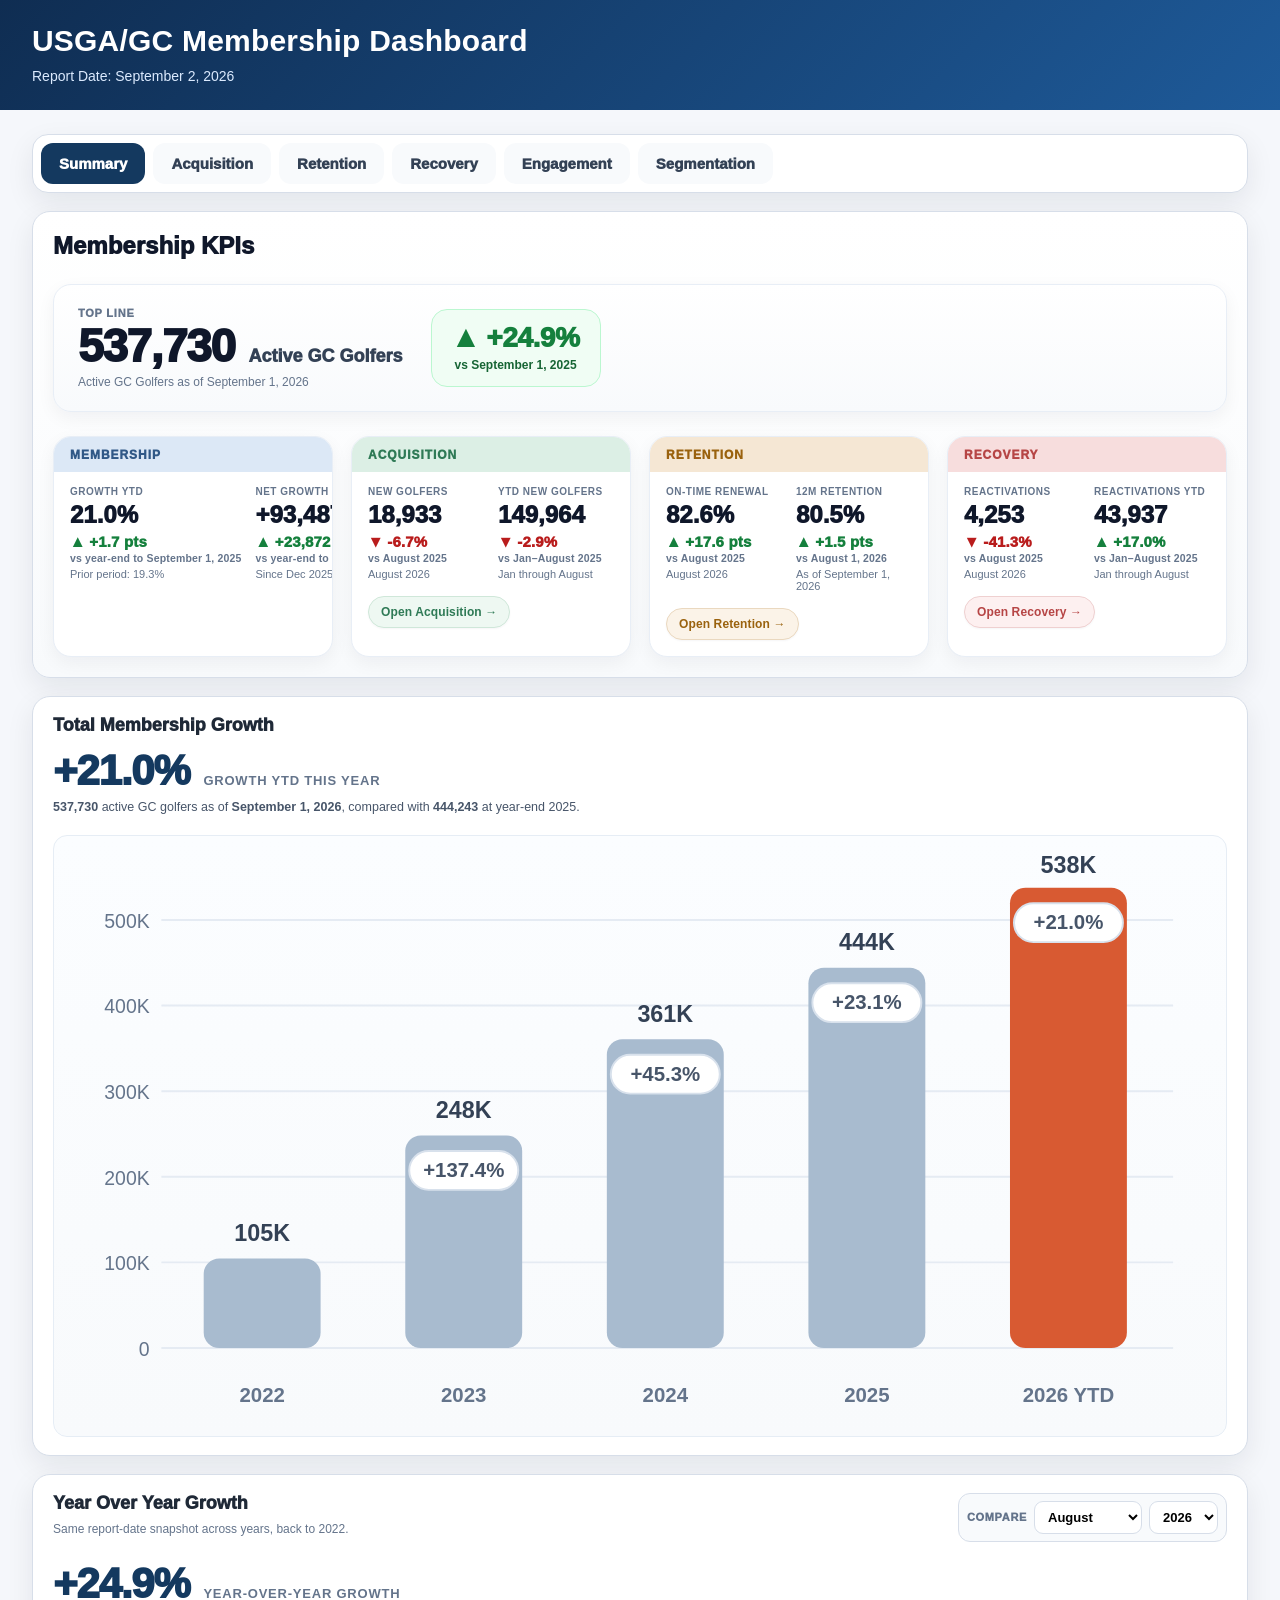
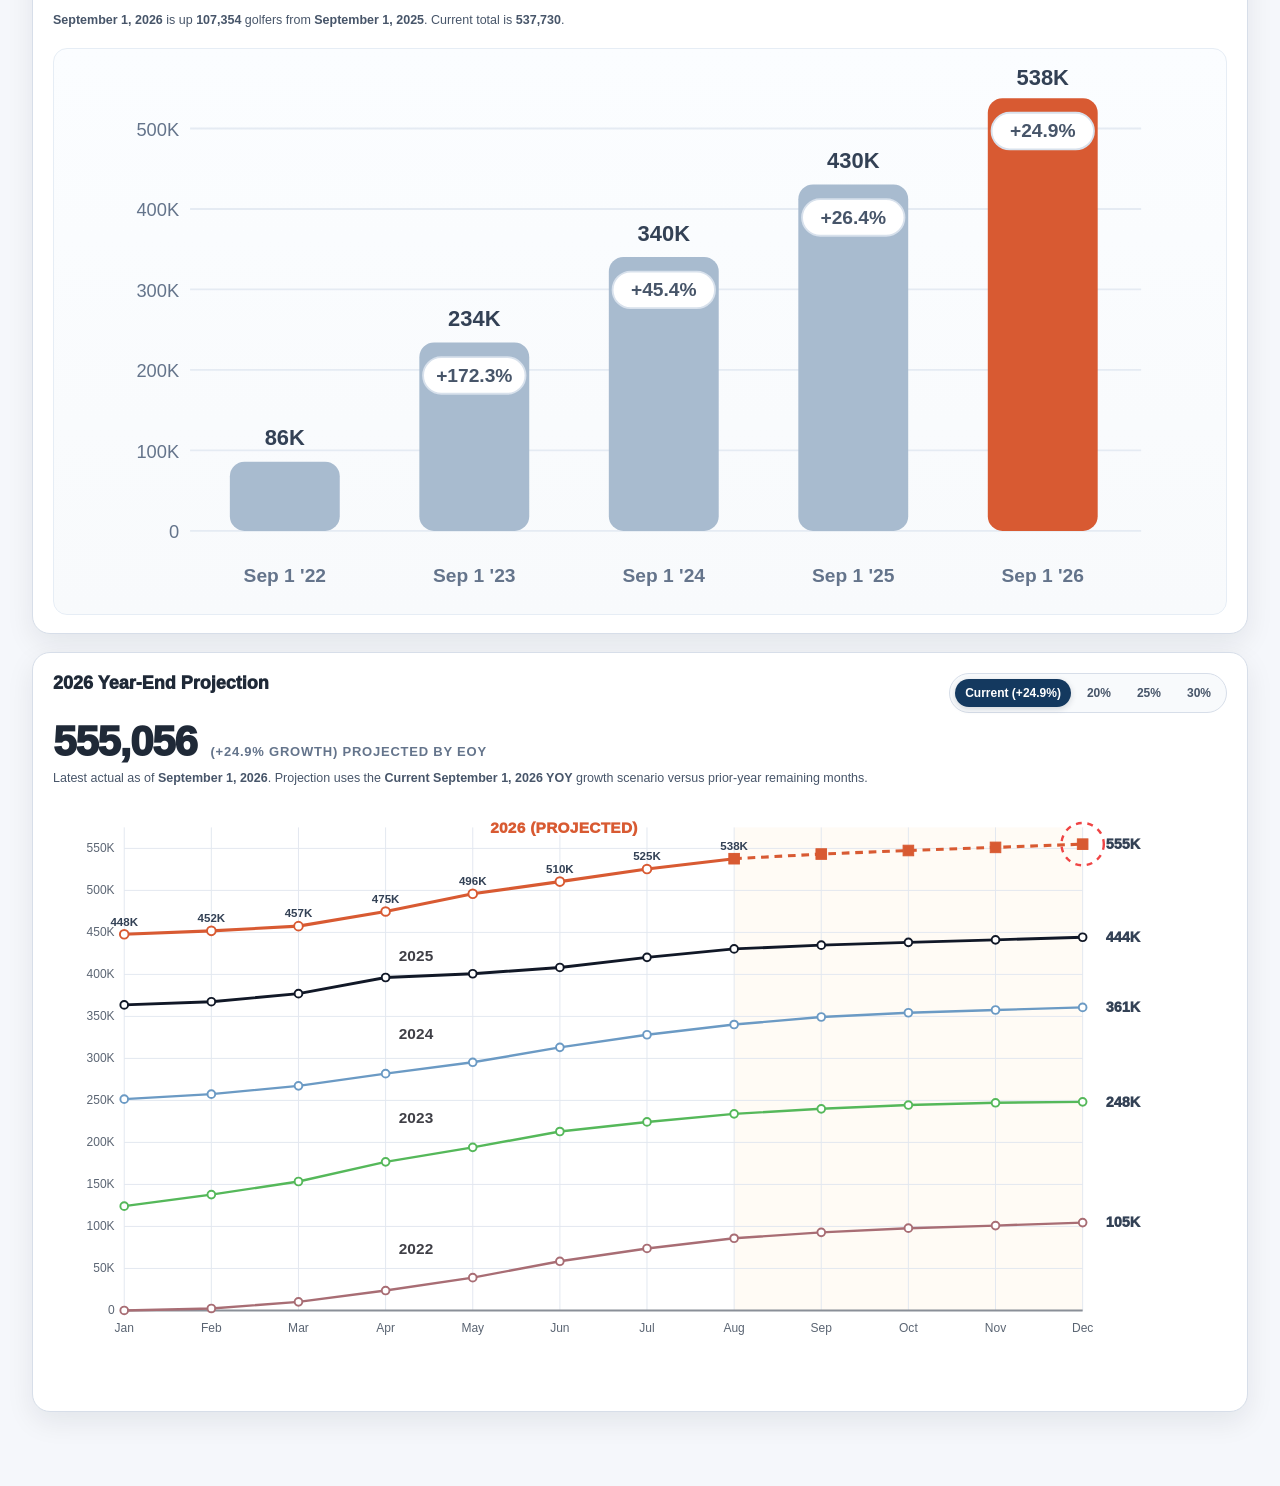
==== index.html @ 29fdd921 "Default period selectors to latest data" ====
<!doctype html>
<html lang="en">
<head>
<meta charset="utf-8">
<meta name="viewport" content="width=device-width, initial-scale=1">
<title>USGA/GC Membership Dashboard - DRAFT Attribution</title>
<style>
:root {
  --bg:#f5f7fb;
  --card:#ffffff;
  --ink:#1f2937;
  --muted:#64748b;
  --line:#d7dee9;
  --navy:#14395f;
  --blue:#a9bdd2;
  --blue-strong:#6f95bb;
  --orange:#d85a32;
  --orange-dark:#b94725;
  --green:#188552;
  --gray:#f8fafc;
  --black:#111827;
  --shadow:0 10px 28px rgba(15,23,42,.08);
}
*{box-sizing:border-box}
body{margin:0;background:var(--bg);font-family:Arial,Helvetica,sans-serif;color:var(--ink)}
header{background:linear-gradient(135deg,#0f2d52,#1e5a99);color:white;padding:24px 32px}
.header-inner{display:flex;justify-content:space-between;gap:20px;align-items:flex-end;flex-wrap:wrap}
h1{margin:0;font-size:30px;letter-spacing:.2px}
.subtitle{margin:8px 0 0;color:#dbeafe;font-size:14px;line-height:1.45;max-width:920px}
.controls{display:flex;gap:10px;align-items:center;flex-wrap:wrap}
.control{display:flex;align-items:center;gap:8px;background:rgba(255,255,255,.12);border:1px solid rgba(255,255,255,.24);padding:8px;border-radius:12px}
.control label{font-size:13px;font-weight:800}
select{border:1px solid var(--line);border-radius:9px;padding:8px 9px;background:#fff;font-size:14px}
main{max-width:1500px;margin:0 auto;padding:24px 32px 44px}
.note{background:#fff7ed;border-left:5px solid #f28c28;border-radius:10px;padding:12px 14px;margin-bottom:18px;color:#442b09;font-size:14px;line-height:1.35}
.section{margin:0 0 30px}
.section-title{font-size:21px;font-weight:950;margin:0 0 12px;color:#263420}
.grid{display:grid;grid-template-columns:repeat(12,1fr);gap:18px}
.card{background:var(--card);border:1px solid var(--line);box-shadow:var(--shadow);border-radius:18px;padding:20px}
.card.hidden,.section.hidden{display:none !important}
.hero-card{grid-column:span 6;background:linear-gradient(180deg,#ffffff,#f8fafc)}
.hero-chart{grid-column:span 8}
.full{grid-column:span 12}
.half{grid-column:span 6}
.card-head{display:flex;justify-content:space-between;gap:14px;align-items:flex-start;flex-wrap:wrap;margin-bottom:8px}
.story-card-head{margin-bottom:14px;gap:16px}
.story-header-stack{display:flex;flex-direction:column;gap:8px;max-width:820px}
.story-header-stack h3{margin:0;font-size:18px;line-height:1.2}
.story-value-row{display:flex;align-items:baseline;gap:12px;flex-wrap:wrap;margin-top:2px}
.story-value-big{font-size:40px;line-height:1;font-weight:950;letter-spacing:-1px;color:var(--navy)}
.story-value-label{font-size:12px;color:var(--muted);font-weight:950;letter-spacing:.08em;text-transform:uppercase;white-space:nowrap}
.story-value-copy{font-size:13px;color:#475569;line-height:1.4;margin:0}
@media(max-width:900px){
  .story-value-big{font-size:34px}
  .story-value-label{font-size:11.5px}
}
.square-card{
  aspect-ratio:1 / 1;
  display:flex;
  flex-direction:column;
  overflow:hidden;
}
.square-card .card-head{
  margin-bottom:4px;
}
.square-card h3{
  font-size:21px;
}
.square-card .card-sub{
  font-size:12px;
  margin-top:1px;
}
.square-card .chart{
  flex:1;
  height:auto !important;
  min-height:0;
  margin-top:0;
}
.square-card svg{
  display:block;
}
.square-exec{
  padding:18px;
}
.square-exec .card-head{
  margin-bottom:8px;
}
.square-exec-top{
  display:flex;
  align-items:flex-start;
  justify-content:space-between;
  gap:12px;
  margin:0 0 6px;
}
.square-exec-metric{
  font-size:42px;
  line-height:0.95;
  font-weight:950;
  letter-spacing:-1.2px;
  color:var(--navy);
}
.square-exec-submetric{
  text-align:right;
}
.square-exec-chip{
  display:inline-flex;
  align-items:center;
  justify-content:center;
  background:#fff7ed;
  color:#9a3412;
  border:1px solid #fed7aa;
  border-radius:999px;
  padding:7px 11px;
  font-size:14px;
  font-weight:950;
}
.square-exec-chip.cool{
  background:#eff6ff;
  color:#1d4ed8;
  border-color:#bfdbfe;
}
.square-exec-chip-label{
  font-size:10.5px;
  color:var(--muted);
  font-weight:900;
  letter-spacing:.06em;
  text-transform:uppercase;
  margin-bottom:5px;
}
.square-exec-story{
  display:flex;
  flex-direction:column;
  align-items:flex-start;
  gap:4px;
}
.square-exec-story.inline{
  flex-direction:row;
  align-items:baseline;
  gap:14px;
  flex-wrap:wrap;
}
.square-exec-story.inline .square-exec-chip-label{
  margin-bottom:0;
  font-size:13px;
}
.square-exec-story.inline .square-exec-hero{
  line-height:0.9;
}
.square-exec-hero{
  font-size:42px;
  line-height:.95;
  font-weight:950;
  letter-spacing:-1.2px;
  color:var(--navy);
}
.square-exec-copy{
  font-size:12.5px;
  color:#475569;
  line-height:1.4;
  margin:4px 0 18px;
}
.square-mini-stats{
  display:grid;
  grid-template-columns:1fr 1fr;
  gap:8px;
  margin:0 0 10px;
}
.square-mini-stat{
  background:#f8fafc;
  border:1px solid #e8eef6;
  border-radius:12px;
  padding:8px 10px;
}
.square-mini-stat-label{
  font-size:10px;
  color:var(--muted);
  font-weight:900;
  letter-spacing:.06em;
  text-transform:uppercase;
}
.square-mini-stat-value{
  font-size:18px;
  font-weight:950;
  margin-top:5px;
}
.square-mini-chart{
  flex:1;
  min-height:0;
  border:1px solid #e6edf5;
  border-radius:14px;
  background:linear-gradient(180deg,#fbfdff,#f8fafc);
  padding:10px 10px 6px;
}
.square-insight{
  margin-top:8px;
  padding:10px 11px;
  font-size:12.5px;
  color:#334155;
  background:#f8fafc;
  border:1px solid #e2e8f0;
  border-radius:12px;
  line-height:1.35;
}

.card h2,.card h3{margin:0;font-weight:950}
.card h2{font-size:25px}
.card h3{font-size:18px}
.card-sub{font-size:12px;color:var(--muted);line-height:1.35;margin-top:4px}
.hero-eyebrow{font-size:12px;color:var(--muted);font-weight:950;text-transform:uppercase;letter-spacing:.08em;margin-bottom:12px}
.hero-number{font-size:40px;line-height:1;font-weight:950;letter-spacing:-1.1px;color:var(--navy);margin:8px 0}
.hero-growth{display:inline-flex;align-items:center;gap:8px;background:#fff7ed;color:#9a3412;border:1px solid #fed7aa;border-radius:999px;padding:7px 11px;font-weight:950;margin:8px 0 12px}
.hero-copy{font-size:13px;color:#475569;line-height:1.38;margin:8px 0 0}
.hero-stat-grid{display:grid;grid-template-columns:1fr 1fr;gap:8px;margin-top:14px}
.hero-stat{background:#fff;border:1px solid #e8eef6;border-radius:14px;padding:10px}
.hero-stat-label{font-size:10.5px;color:var(--muted);font-weight:900;letter-spacing:.06em;text-transform:uppercase}
.hero-stat-value{font-size:18px;font-weight:950;margin-top:5px}
.kpis{display:grid;grid-template-columns:repeat(4,1fr);gap:10px;margin:10px 0 8px}
.kpi{background:#f8fafc;border:1px solid #e8eef6;border-radius:12px;padding:11px}
.kpi-label{font-size:10.5px;color:var(--muted);font-weight:900;letter-spacing:.06em;text-transform:uppercase}
.kpi-value{font-size:23px;font-weight:950;margin-top:7px;white-space:nowrap}
.context{font-size:12px;color:#475569;line-height:1.35;margin:6px 0 8px}
.toggle{display:flex;border:1px solid var(--line);border-radius:11px;overflow:hidden;background:#f8fafc}
.toggle button{border:0;background:transparent;padding:8px 10px;font-weight:800;color:#334155;cursor:pointer}
.toggle button.active{background:var(--navy);color:#fff}
.year-toggle{
  display:flex;
  gap:6px;
  align-items:center;
  flex-wrap:wrap;
}
.year-toggle-label{
  font-size:12px;
  color:#64748b;
  font-weight:900;
  margin-right:2px;
}
.year-toggle button{
  border:1px solid #d7dee9;
  background:#ffffff;
  color:#334155;
  border-radius:999px;
  padding:7px 10px;
  font-size:12px;
  font-weight:900;
  cursor:pointer;
}
.year-toggle button.active{
  background:#14395f;
  color:#ffffff;
  border-color:#14395f;
}
.year-toggle button:not(.active){
  opacity:.48;
}
.year-toggle button:hover{
  opacity:1;
}
.projection-scenario-toggle{
  display:flex;
  align-items:center;
  gap:6px;
  background:#f8fafc;
  border:1px solid #d7dee9;
  border-radius:999px;
  padding:5px;
}
.projection-scenario-toggle button{
  border:0;
  background:transparent;
  color:#475569;
  border-radius:999px;
  padding:7px 10px;
  font-size:12px;
  font-weight:900;
  cursor:pointer;
}
.projection-scenario-toggle button.active{
  background:#14395f;
  color:#ffffff;
  box-shadow:0 2px 6px rgba(15,23,42,.16);
}
.projection-scenario-toggle button:hover:not(.active){
  background:#eef3f8;
}
.chart{height:350px;width:100%;margin-top:6px}
.chart.short{height:470px}
.chart.tall{height:430px}
.projection-chart{display:flex;justify-content:center;align-items:flex-start}
.projection-chart-inner{width:min(100%,1240px);margin:0 auto}
.projection-chart-inner svg{display:block;width:100%;height:100%}
svg{height:100%;width:100%;overflow:visible}
.gridline{stroke:#e2e8f0;stroke-width:1}
.axis{stroke:#8a8f98;stroke-width:2}
.axis-label{fill:#5b6573;font-size:12.5px}
.value-label{fill:#334155;font-size:12px;font-weight:900}
.legend{fill:#4b5563;font-size:13.5px;font-weight:800}
.bar-muted{fill:var(--blue)}
.bar-current{fill:var(--orange)}
.bar-label{fill:#334155;font-size:13px;font-weight:900}
.bar-year{fill:#64748b;font-size:12px;font-weight:700}
.growth-pill{fill:#ffffff;stroke:#cbd5e1;stroke-width:1}
.growth-pill-text{fill:#475569;font-size:11px;font-weight:900}
.story-band{fill:#f8fafc;stroke:#e2e8f0;stroke-width:1}
.story-band-text{fill:#334155;font-size:12px;font-weight:800}
.line-2022{fill:none;stroke:#a86d74;stroke-width:2.5}
.line-2023{fill:none;stroke:#55b85a;stroke-width:2.5}
.line-2024{fill:none;stroke:#6b9ac4;stroke-width:2.5}
.line-2025{fill:none;stroke:#111827;stroke-width:3}
.line-2026{fill:none;stroke:#d85a32;stroke-width:3.2}
.line-proj{fill:none;stroke:#d85a32;stroke-width:3.2;stroke-dasharray:8 6}
.dot{fill:#fff;stroke-width:2}
.square{fill:#d85a32;stroke:#d85a32}
.mini-gridline{stroke:#e5ebf3;stroke-width:1}
.mini-axis-label{fill:#64748b;font-size:10px}
.mini-bar-label{fill:#334155;font-size:12px;font-weight:900}
.mini-bar-year{fill:#64748b;font-size:10.5px;font-weight:700}
.mini-bar-muted{fill:#a8bbcf}
.mini-bar-current{fill:#d85a32}
.mini-chip{fill:#ffffff;stroke:#d8e1ec;stroke-width:1}
.mini-chip-text{fill:#475569;font-size:10.5px;font-weight:900}
.proj-shade{fill:#fff7ed;opacity:.55}
.empty-note{font-size:13px;color:#64748b;background:#f8fafc;border:1px dashed #d7dee9;border-radius:12px;padding:14px}
.insight{font-size:13px;color:#334155;background:#f8fafc;border:1px solid #e2e8f0;border-radius:12px;padding:11px 12px;margin-top:10px;line-height:1.4}

.membership-tile{
  aspect-ratio:1 / 1;
  display:flex;
  flex-direction:column;
  overflow:hidden;
}
.membership-tile .chart,
.membership-tile .chart.short,
.membership-tile .chart.tall{
  flex:1;
  height:auto !important;
  min-height:0;
}
.membership-tile .kpis{
  grid-template-columns:repeat(2,1fr);
  gap:8px;
  margin:8px 0 8px;
}
.membership-tile .kpi{
  padding:9px 10px;
}
.membership-tile .kpi-label{
  font-size:10px;
}
.membership-tile .kpi-value{
  font-size:18px;
  margin-top:5px;
}
.membership-tile .context{
  margin:6px 0 6px;
  font-size:12px;
}
.membership-tile .insight{
  margin-top:8px;
  padding:9px 10px;
  font-size:12px;
}


.summary-strip-card{
  grid-column:span 12;
  min-height:310px;
  max-height:none;
  height:auto;
  display:flex;
  flex-direction:column;
  justify-content:space-between;
  background:linear-gradient(180deg,#ffffff,#f8fafc);
}
.summary-strip-top{
  display:flex;
  justify-content:space-between;
  align-items:flex-start;
  gap:18px;
  flex-wrap:wrap;
}
.summary-strip-copy{
  max-width:760px;
}
.summary-strip-kicker{
  font-size:12px;
  color:var(--muted);
  font-weight:950;
  text-transform:uppercase;
  letter-spacing:.08em;
  margin-bottom:10px;
}
.summary-strip-copy h2{
  margin:0 0 8px 0;
  font-size:30px;
  line-height:1.08;
}
.summary-strip-copy p{
  margin:0;
  color:#475569;
  font-size:14px;
  line-height:1.45;
}
.summary-strip-ref{
  display:inline-flex;
  align-items:center;
  gap:8px;
  background:#f8fafc;
  border:1px solid #e2e8f0;
  border-radius:999px;
  padding:10px 14px;
  color:#334155;
  font-size:13px;
  font-weight:900;
  white-space:nowrap;
}
.summary-strip-grid{
  display:grid;
  grid-template-columns:repeat(5,1fr);
  gap:10px;
  margin-top:12px;
}
.summary-strip-kpi{
  background:#ffffff;
  border:1px solid #e8eef6;
  border-radius:14px;
  padding:12px 13px;
}
.summary-strip-kpi-label{
  font-size:10.5px;
  color:var(--muted);
  font-weight:900;
  letter-spacing:.06em;
  text-transform:uppercase;
}
.summary-strip-kpi-value{
  font-size:25px;
  line-height:1.05;
  font-weight:950;
  color:#0f172a;
  margin-top:7px;
  white-space:nowrap;
}
.summary-strip-kpi-sub{
  font-size:12px;
  color:#64748b;
  margin-top:4px;
}
.summary-strip-insight{
  margin-top:10px;
  padding:10px 12px;
  background:#f8fafc;
  border:1px solid #e2e8f0;
  border-radius:12px;
  color:#334155;
  font-size:12.5px;
  line-height:1.4;
}
@media(max-width:1100px){
  .summary-strip-card{
    height:auto;
    min-height:0;
    max-height:none;
  }
  .summary-strip-grid{
    grid-template-columns:repeat(2,1fr);
  }
}

#membershipSection .summary-full{
  grid-column:span 12;
  min-height:760px;
  max-height:760px;
  height:760px;
  display:flex;
  flex-direction:column;
  overflow:hidden;
  padding-left:20px;
  padding-right:20px;
}
#membershipSection .square-card.summary-full,
#membershipSection .membership-tile.summary-full{
  aspect-ratio:auto;
}
#membershipSection .summary-full .chart,
#membershipSection .summary-full .chart.short,
#membershipSection .summary-full .chart.tall,
#membershipSection .summary-full .square-mini-chart{
  flex:1;
  height:auto !important;
  min-height:0;
  width:100%;
}
#membershipSection .summary-full .card-head{
  min-height:0;
  align-items:flex-start;
  margin-bottom:10px;
}
#membershipSection .summary-full .card-head > div:first-child{
  min-height:0;
  display:flex;
  flex-direction:column;
  justify-content:flex-start;
}
#membershipSection .summary-full h3{
  margin:0 0 6px 0;
}
#membershipSection .summary-full .card-sub{
  min-height:34px;
  display:block;
}


#projectionCard .kpis{
  margin:6px 0 6px;
}
#projectionCard .kpi{
  padding:8px 10px;
}
#projectionCard .kpi-value{
  font-size:17px;
}
#projectionCard .context{
  margin:4px 0 4px;
}
#projectionCard .insight{
  margin-top:6px;
  padding:8px 10px;
  font-size:11.5px;
}


.acquisition-card{
  grid-column:span 12;
  min-height:760px;
  max-height:760px;
  display:flex;
  flex-direction:column;
  padding-left:20px;
  padding-right:20px;
}
.acquisition-card .chart,
.acquisition-card .chart.short{
  flex:1;
  height:auto !important;
  min-height:0;
  width:100%;
}


.acquisition-card .card-head{
  min-height:74px;
  align-items:flex-start;
}
.acquisition-card .card-head > div:first-child{
  min-height:74px;
  display:flex;
  flex-direction:column;
  justify-content:flex-start;
}
.acquisition-card h3{
  margin:0 0 6px 0;
}
.acquisition-card .card-sub{
  min-height:34px;
  display:block;
}
.acquisition-kpis{
  margin:10px 0 8px;
}
.acquisition-kpi{
  background:#ffffff;
  border:1px solid #dfe7f1;
}
.kpi-change{
  font-size:11px;
  font-weight:900;
  margin-top:6px;
  line-height:1.2;
}
.kpi-change.positive{color:#15803d}
.kpi-change.negative{color:#b91c1c}
.kpi-change.neutral{color:#475569}
.kpi-sub{
  font-size:12px;
  color:#64748b;
  margin-top:5px;
}
.kpi-secondary{
  border-top:1px solid #e8eef6;
  margin-top:8px;
  padding-top:7px;
}
.kpi-secondary-value{
  color:#0f172a;
  font-size:17px;
  font-weight:950;
  line-height:1;
}
.kpi-secondary-label{
  color:#64748b;
  font-size:10.5px;
  font-weight:950;
  letter-spacing:.06em;
  margin-top:4px;
  text-transform:uppercase;
}
.engagement-kpi-callout{
  background:#f0fdf4 !important;
  border-color:#bbf7d0 !important;
}
.ghin-challenges-hero-kpis{
  grid-template-columns:repeat(3,minmax(0,1fr));
  margin-bottom:10px;
}
.ghin-challenges-support-kpis{
  grid-template-columns:repeat(6,minmax(0,1fr));
  margin-top:0;
  margin-bottom:0;
}
.ghin-challenges-hero-kpi{
  position:relative;
  padding:13px 14px;
  padding-right:210px;
  background:#ffffff;
  border-color:#dfe7f1;
}
.ghin-challenges-hero-kpi.green{
  background:#ffffff;
  border-color:#dfe7f1;
}
.ghin-challenges-hero-kpi.blue{
  background:#ffffff;
  border-color:#dfe7f1;
}
.ghin-challenges-hero-kpi.slate{
  background:#ffffff;
  border-color:#dfe7f1;
}
.ghin-challenges-hero-row{
  display:block;
  margin-top:7px;
}
.ghin-challenges-hero-kpi .kpi-value{
  font-size:28px;
  margin-top:0;
}
.ghin-challenges-hero-kpi .kpi-sub{
  margin-top:2px;
}
.ghin-challenges-growth-badge{
  position:absolute;
  top:19px;
  right:82px;
  min-width:148px;
  background:#f0fdf4;
  border:1px solid #bbf7d0;
  border-radius:16px;
  color:#14395f;
  padding:10px 12px;
  text-align:center;
  white-space:nowrap;
}
.ghin-challenges-growth-main{
  display:block;
  color:#15803d;
  font-size:18px;
  font-weight:950;
  letter-spacing:-.2px;
  line-height:1;
}
.ghin-challenges-growth-basis{
  display:block;
  color:#15803d;
  font-size:11px;
  font-weight:900;
  line-height:1.1;
  margin-top:5px;
}
@media(max-width:1100px){
  .ghin-challenges-support-kpis{
    grid-template-columns:repeat(3,minmax(0,1fr));
  }
}
@media(max-width:800px){
  .ghin-challenges-hero-kpis,
  .ghin-challenges-support-kpis{
    grid-template-columns:1fr;
  }
}
.engagement-info-callout{
  width:100%;
  background:#eef6ff;
  border-left:4px solid #6f95bb;
  border-radius:10px;
  color:#334155;
  font-size:13px;
  line-height:1.35;
  margin:0 0 14px;
  padding:9px 13px;
}
.engagement-info-callout-icon{
  color:#14395f;
  font-weight:950;
  margin-right:7px;
}
.attribution-info-callout{
  grid-column:span 12;
  margin-bottom:0;
}
.kpi-split-metric{
  display:flex;
  flex-direction:column;
}
.kpi-split-body{
  display:grid;
  grid-template-columns:1fr 1fr;
  align-items:center;
  flex:1;
  margin-top:7px;
}
.kpi-split-half{
  display:flex;
  min-height:100%;
  flex-direction:column;
  justify-content:center;
}
.kpi-split-half + .kpi-split-half{
  border-left:1px solid #e8eef6;
  padding-left:14px;
}
.kpi-split-metric .kpi-value{
  margin-top:0;
}
.kpi-split-label{
  color:#64748b;
  font-size:12px;
  margin-top:6px;
}
.ghin-challenges-executive-card{
  min-height:0 !important;
  padding-bottom:12px !important;
}
.acquisition-highlights{
  margin:0 0 14px;
}
.acquisition-highlights .kpis{
  margin:0;
}
.acquisition-pacing-note{
  font-size:12px;
  color:#475569;
  line-height:1.4;
  margin:4px 0 8px;
}
.acquisition-card .chart svg{
  display:block;
}

.retention-highlights{
  margin:0 0 14px;
}
.retention-highlights .kpis{
  margin:0;
}
.retention-card{
  display:flex;
  flex-direction:column;
  overflow:hidden;
}
.retention-card .card-head{
  margin-bottom:14px;
}
.retention-card .chart.short{
  height:470px;
}
.retention-card .chart svg{
  display:block;
}


.header-note{
  color:#dbeafe;
  font-size:14px;
  font-weight:800;
  padding:10px 0;
}
.widget-controls{
  display:flex;
  gap:8px;
  align-items:center;
  flex-wrap:wrap;
  justify-content:flex-end;
}
.widget-control{
  display:flex;
  align-items:center;
  gap:6px;
  border:1px solid var(--line);
  border-radius:11px;
  padding:6px;
  background:#f8fafc;
}
.widget-control label{
  font-size:12px;
  font-weight:900;
  color:#475569;
  padding-left:4px;
}
.widget-control select{
  padding:6px 8px;
  font-size:13px;
}


.yoy-controls{
  display:flex;
  gap:8px;
  align-items:center;
  justify-content:flex-end;
  flex-wrap:wrap;
}
.yoy-control{
  display:flex;
  align-items:center;
  gap:7px;
  border:1px solid var(--line);
  background:#f8fafc;
  border-radius:12px;
  padding:7px 8px;
}
.yoy-control label{
  font-size:11px;
  font-weight:950;
  color:var(--muted);
  text-transform:uppercase;
  letter-spacing:.06em;
}
.yoy-control select{
  padding:7px 9px;
  font-size:13px;
  font-weight:800;
}

.tabs{
  display:flex;
  gap:8px;
  align-items:center;
  flex-wrap:wrap;
  margin:0 0 18px;
  background:#ffffff;
  border:1px solid var(--line);
  border-radius:16px;
  padding:8px;
  box-shadow:var(--shadow);
}
.tab-btn{
  border:0;
  background:#f8fafc;
  color:#334155;
  border-radius:12px;
  padding:12px 18px;
  font-size:15px;
  font-weight:950;
  cursor:pointer;
}
.tab-btn.active{
  background:var(--navy);
  color:#ffffff;
}
.tab-panel{
  display:none;
}
.tab-panel.active{
  display:block;
}

.tooltip{position:fixed;display:none;background:#111827;color:#fff;padding:8px 10px;border-radius:9px;font-size:12px;line-height:1.35;pointer-events:none;z-index:99;box-shadow:0 12px 28px rgba(2,6,23,.28)}
@media(max-width:1100px){.hero-card,.hero-chart,.half{grid-column:span 12}.kpis{grid-template-columns:repeat(2,1fr)}}
@media(max-width:700px){header,main{padding-left:16px;padding-right:16px}h1{font-size:24px}.hero-number{font-size:38px}.hero-stat-grid,.kpis{grid-template-columns:1fr}.chart{height:280px}.chart.tall{height:330px}}

.dashboard-summary-title{
  font-size:24px;
  line-height:1.15;
  font-weight:950;
  color:#0f172a;
  margin:0 0 4px 0;
}

.dashboard-topline-hero{
  margin:20px 0 18px;
  background:linear-gradient(180deg,#ffffff,#f8fafc);
  border:1px solid #e8eef6;
  border-radius:18px;
  padding:22px 24px;
  box-shadow:0 6px 18px rgba(15,23,42,.05);
  display:flex;
  align-items:center;
  justify-content:flex-start;
  gap:28px;
  flex-wrap:wrap;
}
.dashboard-topline-eyebrow{
  font-size:11px;
  color:#64748b;
  font-weight:950;
  letter-spacing:.07em;
  text-transform:uppercase;
  margin-bottom:6px;
}
.dashboard-topline-main{
  display:flex;
  align-items:baseline;
  gap:14px;
  flex-wrap:wrap;
}
.dashboard-topline-number{
  font-size:46px;
  line-height:.95;
  font-weight:950;
  letter-spacing:-1.4px;
  color:#0f172a;
}
.dashboard-topline-label{
  font-size:18px;
  color:#334155;
  font-weight:950;
}
.dashboard-topline-sub{
  font-size:12px;
  color:#64748b;
  margin-top:6px;
}
.dashboard-topline-change{
  min-width:170px;
  background:#f0fdf4;
  border:1px solid #bbf7d0;
  color:#15803d;
  border-radius:16px;
  padding:14px 16px;
  text-align:center;
}
.dashboard-topline-change-main{
  display:block;
  font-size:28px;
  line-height:1;
  font-weight:950;
  letter-spacing:-.4px;
}
.dashboard-topline-change-basis{
  display:block;
  font-size:12px;
  font-weight:900;
  margin-top:6px;
  color:#166534;
}
@media(max-width:700px){
  .dashboard-topline-hero{align-items:flex-start}
  .dashboard-topline-number{font-size:38px}
  .dashboard-topline-change{text-align:left;width:100%}
}

.dashboard-summary-grid{
  display:grid;
  grid-template-columns:repeat(4,1fr);
  gap:18px;
  margin-top:24px;
}
.dashboard-summary-group{
  background:#ffffff;
  border:1px solid #e8eef6;
  border-radius:18px;
  padding:0 16px 16px;
  box-shadow:0 6px 18px rgba(15,23,42,.05);
  overflow:hidden;
}
.dashboard-summary-group-title{
  display:block;
  margin:0 -16px 14px;
  padding:12px 16px 11px;
  font-size:12px;
  color:#334155;
  font-weight:950;
  letter-spacing:.08em;
  text-transform:uppercase;
  line-height:1;
}
.dashboard-summary-group.membership .dashboard-summary-group-title{background:#dce8f6;color:#315987}
.dashboard-summary-group.acquisition .dashboard-summary-group-title{background:#dcefe5;color:#2f7a56}
.dashboard-summary-group.retention .dashboard-summary-group-title{background:#f5e7d4;color:#9a620e}
.dashboard-summary-group.recovery .dashboard-summary-group-title{background:#f7dddd;color:#b64545}
.dashboard-summary-metrics{
  display:grid;
  grid-template-columns:1fr 1fr;
  gap:14px;
}
.dashboard-summary-label{
  font-size:10px;
  color:#64748b;
  font-weight:900;
  letter-spacing:.05em;
  text-transform:uppercase;
}
.dashboard-summary-value{
  font-size:24px;
  line-height:1.05;
  font-weight:950;
  color:#0f172a;
  margin-top:5px;
  white-space:nowrap;
}
.dashboard-summary-sub{
  font-size:11px;
  color:#64748b;
  margin-top:4px;
}
.dashboard-summary-link{
  display:inline-flex;
  align-items:center;
  justify-content:center;
  gap:6px;
  margin-top:16px;
  padding:8px 12px;
  border-radius:999px;
  font-size:12px;
  font-weight:900;
  text-decoration:none;
  letter-spacing:.01em;
  cursor:pointer;
  border:1px solid #dde6f0;
  background:#f8fafc;
  color:#355b8c;
  box-shadow:0 1px 2px rgba(15,23,42,.04);
  transition:transform .12s ease, box-shadow .12s ease, background .12s ease;
}
.dashboard-summary-link:hover{
  text-decoration:none;
  transform:translateY(-1px);
  box-shadow:0 4px 10px rgba(15,23,42,.08);
}
.dashboard-summary-group.acquisition .dashboard-summary-link{
  background:#eef8f2;
  border-color:#cfe7d9;
  color:#2f7a56;
}
.dashboard-summary-group.retention .dashboard-summary-link{
  background:#fbf3e8;
  border-color:#ead8bf;
  color:#9a620e;
}
.dashboard-summary-group.recovery .dashboard-summary-link{
  background:#fdf0f0;
  border-color:#efd0d0;
  color:#b64545;
}
.dashboard-summary-change{
  margin-top:7px;
  letter-spacing:.01em;
  line-height:1.05;
}
.dashboard-summary-change-main{
  display:block;
  font-size:15px;
  font-weight:950;
  white-space:nowrap;
}
.dashboard-summary-change-basis{
  display:block;
  font-size:10.5px;
  font-weight:900;
  margin-top:3px;
  color:#64748b;
  white-space:nowrap;
}
.dashboard-summary-change.positive .dashboard-summary-change-main{color:#15803d}
.dashboard-summary-change.negative .dashboard-summary-change-main{color:#b91c1c}
.dashboard-summary-change.neutral .dashboard-summary-change-main{color:#475569}
@media(max-width:1100px){
  .dashboard-summary-grid{grid-template-columns:repeat(2,1fr)}
}
@media(max-width:700px){
  .dashboard-summary-grid,
  .dashboard-summary-metrics{grid-template-columns:1fr}
}


.inactive-card-kpis{
  margin:10px 0 12px;
}
.inactive-card-kpis .kpis{
  margin:0;
}
.inactive-empty{
  font-size:13px;
  color:#64748b;
  background:#f8fafc;
  border:1px dashed #d7dee9;
  border-radius:12px;
  padding:16px;
}

.segmentation-card-kpis{
  margin:10px 0 12px;
}
.segmentation-card-kpis .kpis{
  margin:0;
}
.segmentation-age-highlight{
  margin:0 0 14px;
}
.segmentation-age-highlight .kpis{
  margin:0;
  grid-template-columns:repeat(2,1fr);
}
@media(max-width:700px){
  .segmentation-age-highlight .kpis{
    grid-template-columns:1fr;
  }
}
.segmentation-age-highlight .kpi{
  background:#ffffff;
  border:1px solid #dfe7f1;
}

.segmentation-age-rank-grid{
  display:grid;
  grid-template-columns:repeat(2,1fr);
  gap:14px;
  margin-top:0;
}
.segmentation-age-rank-grid .segmentation-overindex-group{
  margin-top:0;
}
.segmentation-age-rank-grid .segmentation-overindex-header,
.segmentation-age-rank-grid .segmentation-overindex-row{
  grid-template-columns:34px minmax(140px,1fr) 76px 86px;
}
@media(max-width:1100px){
  .segmentation-age-rank-grid{grid-template-columns:1fr}
}
.segmentation-empty{
  font-size:13px;
  color:#64748b;
  background:#f8fafc;
  border:1px dashed #d7dee9;
  border-radius:12px;
  padding:16px;
}
.segmentation-breakdown-grid{
  display:grid;
  grid-template-columns:1fr;
  gap:14px;
  margin-top:8px;
}
.segmentation-breakdown-group{
  background:#f8fafc;
  border:1px solid #e8eef6;
  border-radius:14px;
  padding:12px;
}
.segmentation-breakdown-title{
  font-size:12px;
  font-weight:950;
  color:#334155;
  text-transform:uppercase;
  letter-spacing:.06em;
  margin-bottom:10px;
}
.segmentation-bar-header,
.segmentation-bar-row{
  display:grid;
  grid-template-columns:minmax(82px,110px) 1fr 78px 64px;
  gap:10px;
  align-items:center;
}
.segmentation-bar-header{
  margin:2px 0 8px;
  font-size:10px;
  color:#64748b;
  font-weight:950;
  letter-spacing:.06em;
  text-transform:uppercase;
}
.segmentation-bar-row{
  margin:8px 0;
}
.segmentation-bar-label{
  font-size:12px;
  color:#475569;
  font-weight:800;
}
.segmentation-bar-track{
  height:10px;
  border-radius:999px;
  background:#e8eef6;
  overflow:hidden;
}
.segmentation-bar-fill{
  height:100%;
  border-radius:999px;
  background:#14395f;
}
.segmentation-bar-fill.inactive{
  background:#d85a32;
}
.segmentation-bar-value,
.segmentation-bar-pct{
  font-size:12px;
  color:#334155;
  font-weight:900;
  text-align:right;
  white-space:nowrap;
}
.segmentation-bar-pct{
  color:#475569;
}
@media(max-width:900px){
  .segmentation-bar-header,
  .segmentation-bar-row{grid-template-columns:82px 1fr 66px 54px;gap:8px}
}

.segmentation-overindex-group{
  margin-top:14px;
  background:#f8fafc;
  border:1px solid #e8eef6;
  border-radius:14px;
  padding:12px;
}
.segmentation-overindex-title{
  font-size:12px;
  font-weight:950;
  color:#334155;
  text-transform:uppercase;
  letter-spacing:.06em;
  margin-bottom:4px;
}
.segmentation-overindex-sub{
  font-size:11px;
  color:#64748b;
  margin-bottom:10px;
}
.segmentation-overindex-header,
.segmentation-overindex-row{
  display:grid;
  grid-template-columns:34px minmax(180px,1fr) 92px 84px;
  gap:10px;
  align-items:center;
}
.segmentation-overindex-header{
  margin:2px 0 8px;
  font-size:10px;
  color:#64748b;
  font-weight:950;
  letter-spacing:.06em;
  text-transform:uppercase;
}
.segmentation-overindex-row{
  margin:8px 0;
  font-size:12px;
  color:#334155;
  font-weight:900;
}
.segmentation-overindex-rank{
  color:#64748b;
}
.segmentation-overindex-name{
  font-weight:900;
}
.segmentation-overindex-value,
.segmentation-overindex-index{
  text-align:right;
  white-space:nowrap;
}
.segmentation-overindex-index{
  color:#d85a32;
}
@media(max-width:900px){
  .segmentation-overindex-header,
  .segmentation-overindex-row{grid-template-columns:28px 1fr 76px 62px;gap:8px}
}



#activeSegmentationLineChart.chart.short,
#inactiveSegmentationLineChart.chart.short{
  height:560px;
}
.segmentation-chart-with-insight{
  display:flex;
  flex-direction:column;
  height:100%;
  min-height:0;
}
.segmentation-chart-svg{
  height:345px;
  min-height:0;
}
.segmentation-chart-svg svg{
  height:100%;
  width:100%;
  display:block;
}
.segmentation-growth-overindex{
  margin-top:10px;
}
.segmentation-growth-overindex .segmentation-overindex-title{
  margin-bottom:4px;
}
.segmentation-chart-svg .axis-label{
  font-size:14.5px;
}
.segmentation-chart-svg .value-label{
  font-size:16px;
}
.segmentation-chart-svg .gridline{
  stroke-width:1.2;
}
@media(max-width:900px){
  #activeSegmentationLineChart.chart.short,
  #inactiveSegmentationLineChart.chart.short{height:auto}
  .segmentation-chart-svg{height:320px}
}

.segmentation-page-head{
  display:flex;
  justify-content:space-between;
  align-items:flex-end;
  gap:18px;
  flex-wrap:wrap;
  margin:0 0 18px;
  padding:0 2px;
  background:transparent;
  border:0;
  border-radius:0;
  box-shadow:none;
}
.segmentation-page-head .section-title{
  margin:0 0 4px;
}
.segmentation-page-head .card-sub{
  max-width:760px;
}
.segmentation-page-control{
  justify-content:flex-end;
  background:transparent;
}
.segmentation-page-control .widget-control{
  background:#ffffff;
  border:1px solid var(--line);
  box-shadow:0 4px 14px rgba(15,23,42,.04);
}
.segmentation-page-control select{
  min-width:220px;
}
@media(max-width:700px){
  
#activeSegmentationLineChart.chart.short,
#inactiveSegmentationLineChart.chart.short{
  height:560px;
}
.segmentation-chart-with-insight{
  display:flex;
  flex-direction:column;
  height:100%;
  min-height:0;
}
.segmentation-chart-svg{
  height:345px;
  min-height:0;
}
.segmentation-chart-svg svg{
  height:100%;
  width:100%;
  display:block;
}
.segmentation-growth-overindex{
  margin-top:10px;
}
.segmentation-growth-overindex .segmentation-overindex-title{
  margin-bottom:4px;
}
@media(max-width:900px){
  #activeSegmentationLineChart.chart.short,
  #inactiveSegmentationLineChart.chart.short{height:auto}
  .segmentation-chart-svg{height:320px}
}

.segmentation-page-head{align-items:flex-start}
  .segmentation-page-control,
  .segmentation-page-control .widget-control,
  .segmentation-page-control select{width:100%}
}


/* Age Breakdown has dense distribution and ranked insight tables; give it full-width room and prevent clipping. */
#ageSegmentationCard{
  overflow:visible;
}
#ageSegmentationCard .segmentation-breakdown-grid{
  width:100%;
}
#ageSegmentationCard .segmentation-bar-header,
#ageSegmentationCard .segmentation-bar-row{
  grid-template-columns:minmax(92px,140px) minmax(180px,1fr) 96px 72px;
}
#ageSegmentationCard .segmentation-age-rank-grid{
  grid-template-columns:repeat(2,minmax(0,1fr));
}
#ageSegmentationCard .segmentation-overindex-group{
  min-width:0;
}
#ageSegmentationCard .segmentation-overindex-header,
#ageSegmentationCard .segmentation-overindex-row{
  grid-template-columns:42px minmax(180px,1fr) 82px 82px;
}
#ageSegmentationCard .segmentation-overindex-name{
  min-width:0;
  overflow:hidden;
  text-overflow:ellipsis;
  white-space:nowrap;
}
@media(max-width:900px){
  #ageSegmentationCard .segmentation-bar-header,
  #ageSegmentationCard .segmentation-bar-row{
    grid-template-columns:82px minmax(120px,1fr) 76px 58px;
    gap:8px;
  }
  #ageSegmentationCard .segmentation-age-rank-grid{
    grid-template-columns:1fr;
  }
  #ageSegmentationCard .segmentation-overindex-header,
  #ageSegmentationCard .segmentation-overindex-row{
    grid-template-columns:34px minmax(120px,1fr) 70px 70px;
  }
}


/* Age tile: keep half-width and stack youngest/oldest callouts so the tile stays readable. */
#ageSegmentationCard{
  overflow:visible;
}
#ageSegmentationCard .segmentation-breakdown-grid{
  width:100%;
}
#ageSegmentationCard .segmentation-bar-header,
#ageSegmentationCard .segmentation-bar-row{
  grid-template-columns:minmax(74px,96px) minmax(110px,1fr) 74px 58px;
  gap:8px;
}
#ageSegmentationCard .segmentation-age-rank-grid{
  grid-template-columns:1fr !important;
  gap:12px;
  margin-top:14px;
}
#ageSegmentationCard .segmentation-overindex-group{
  min-width:0;
}
#ageSegmentationCard .segmentation-overindex-header,
#ageSegmentationCard .segmentation-overindex-row{
  grid-template-columns:34px minmax(132px,1fr) 70px 70px;
  gap:8px;
}
#ageSegmentationCard .segmentation-overindex-name{
  min-width:0;
  overflow:hidden;
  text-overflow:ellipsis;
  white-space:nowrap;
}
#ageSegmentationCard .segmentation-overindex-title{
  line-height:1.2;
}
@media(max-width:1100px){
  #ageSegmentationCard,
  #genderSegmentationCard{
    grid-column:span 12;
  }
}
@media(max-width:900px){
  #ageSegmentationCard .segmentation-bar-header,
  #ageSegmentationCard .segmentation-bar-row{
    grid-template-columns:74px minmax(96px,1fr) 66px 52px;
    gap:7px;
  }
  #ageSegmentationCard .segmentation-overindex-header,
  #ageSegmentationCard .segmentation-overindex-row{
    grid-template-columns:30px minmax(110px,1fr) 64px 62px;
    gap:7px;
  }
}

.acquisition-yoy-card .chart{
  flex:1;
  min-height:0;
  width:100%;
}
.yoy-chart-head{
  display:flex;
  justify-content:space-between;
  align-items:flex-start;
  gap:18px;
  flex-wrap:wrap;
  margin-bottom:6px;
}
.yoy-chart-title{
  font-size:24px;
  font-weight:950;
  color:#1f2937;
  margin:0 0 4px;
}
.yoy-chart-sub{
  font-size:13px;
  color:#435a78;
  margin:0;
}
.yoy-story{
  margin:16px 0 14px;
}
.yoy-story-main{
  display:flex;
  align-items:baseline;
  gap:12px;
  flex-wrap:wrap;
}
.yoy-story-value{
  font-size:46px;
  line-height:1;
  font-weight:950;
  color:#14395f;
  letter-spacing:-1.2px;
}
.yoy-story-label{
  font-size:13px;
  color:#5b6f8b;
  font-weight:950;
  text-transform:uppercase;
  letter-spacing:.08em;
}
.yoy-story-copy{
  margin-top:8px;
  font-size:13px;
  color:#334155;
}
.yoy-compare-pill{
  display:flex;
  align-items:center;
  gap:8px;
  border:1px solid #d7dee9;
  background:#f8fafc;
  border-radius:13px;
  padding:8px 10px;
  color:#435a78;
  font-size:12px;
  font-weight:950;
  text-transform:uppercase;
  letter-spacing:.06em;
}
.yoy-compare-pill span,
.yoy-compare-pill select{
  color:#0f172a;
  background:#ffffff;
  border:1px solid #d7dee9;
  border-radius:9px;
  padding:8px 14px;
  text-transform:none;
  letter-spacing:0;
  font-size:13px;
}
.yoy-compare-pill select{
  appearance:none;
  min-width:76px;
  cursor:pointer;
  font-weight:850;
  font-family:inherit;
}
.yoy-bar-label{
  fill:#334155;
  font-size:22px;
  font-weight:950;
}
.yoy-axis-label{
  fill:#5b6f8b;
  font-size:18px;
  font-weight:800;
}
.yoy-growth-pill{
  fill:#ffffff;
  stroke:#d8e1ec;
  stroke-width:2;
  filter:drop-shadow(0 2px 3px rgba(15,23,42,.12));
}
.yoy-growth-text{
  fill:#40516b;
  font-size:18px;
  font-weight:950;
}
.yoy-year-label{
  fill:#5b6f8b;
  font-size:20px;
  font-weight:950;
}



/* DRAFT: Secondary Acquisition tabs */
.acquisition-secondary-head{
  display:flex;
  justify-content:space-between;
  align-items:center;
  gap:14px;
  flex-wrap:wrap;
  margin:-4px 0 18px;
}
.acquisition-secondary-tabs{
  display:inline-flex;
  gap:6px;
  align-items:center;
  justify-content:flex-start;
  background:#ffffff;
  border:1px solid var(--line);
  border-radius:14px;
  padding:6px;
  box-shadow:0 4px 14px rgba(15,23,42,.04);
}
.acquisition-secondary-tabs button{
  border:0;
  background:#f8fafc;
  color:#334155;
  border-radius:10px;
  padding:10px 16px;
  font-size:13px;
  font-weight:950;
  cursor:pointer;
}
.acquisition-secondary-tabs button.active{
  background:var(--navy);
  color:#ffffff;
}
.acquisition-subpanel{
  display:none;
}
.acquisition-subpanel.active{
  display:block;
}

.attribution-period-tabs{
  display:none;
}
.attribution-period-tabs.active{
  display:inline-flex;
}
.attribution-view-control{
  align-items:center;
  gap:8px;
  background:#ffffff;
  border:1px solid var(--line);
  border-radius:14px;
  padding:7px 9px;
  box-shadow:0 4px 14px rgba(15,23,42,.04);
}
.attribution-view-control label{
  font-size:11px;
  font-weight:950;
  color:#64748b;
  text-transform:uppercase;
  letter-spacing:.06em;
  padding-left:4px;
}
.attribution-view-control select{
  min-width:132px;
  border:1px solid #d7dee9;
  border-radius:10px;
  padding:9px 30px 9px 12px;
  background:#f8fafc;
  color:#0f172a;
  font-size:13px;
  font-weight:950;
}
.attribution-section-head{
  display:block;
  margin:0 0 18px;
}
.attribution-section-tabs button{
  min-width:138px;
}

.month-ytd-pair{
  display:grid;
  grid-template-columns:1fr 1fr;
  gap:10px;
  margin:10px 0 14px;
}
.month-ytd-box{
  background:#f8fafc;
  border:1px solid #e8eef6;
  border-radius:14px;
  padding:12px 13px;
}
.month-ytd-label{
  font-size:10.5px;
  color:#64748b;
  font-weight:950;
  letter-spacing:.06em;
  text-transform:uppercase;
}
.month-ytd-value{
  font-size:23px;
  line-height:1.05;
  font-weight:950;
  color:#0f172a;
  margin-top:7px;
}
.month-ytd-sub{
  font-size:11.5px;
  color:#64748b;
  margin-top:5px;
}
@media(max-width:700px){
  .acquisition-secondary-head{align-items:stretch}
  .acquisition-secondary-tabs{width:100%}
  .acquisition-secondary-tabs button{flex:1}
  .month-ytd-pair{grid-template-columns:1fr}
}

/* DRAFT: Acquisition Attribution mock module. Placeholder data only; not production source data. */
.attribution-draft-wrap{
  grid-column:span 12;
  margin-top:0;
}
.attribution-draft-divider{
  display:flex;
  justify-content:space-between;
  align-items:flex-end;
  gap:18px;
  flex-wrap:wrap;
  margin:0 0 0;
  padding:4px 2px 4px;
}
.attribution-draft-title{
  font-size:22px;
  font-weight:950;
  color:#263420;
  margin:0 0 4px;
}
.attribution-draft-sub{
  font-size:13px;
  color:#64748b;
  margin:0;
}
.attribution-draft-badge{
  display:inline-flex;
  align-items:center;
  justify-content:center;
  border:1px solid #fed7aa;
  background:#fff7ed;
  color:#9a3412;
  border-radius:999px;
  padding:8px 12px;
  font-size:12px;
  font-weight:950;
  letter-spacing:.05em;
  text-transform:uppercase;
}
.attribution-draft-grid{
  display:grid;
  grid-template-columns:repeat(12,1fr);
  gap:18px;
  margin-top:0;
  align-items:start;
}
.attribution-draft-card{
  background:#ffffff;
  border:1px solid #d7dee9;
  box-shadow:var(--shadow);
  border-radius:18px;
  padding:20px;
}
.attribution-kpi-card{
  padding:0;
  background:transparent;
  border:0;
  box-shadow:none;
  border-radius:0;
}
.attribution-draft-full{grid-column:span 12}
.attribution-draft-half{grid-column:span 6}
.attribution-draft-kpis{
  display:grid;
  grid-template-columns:repeat(5,1fr);
  gap:10px;
  margin:0;
}
.attribution-draft-kpi{
  background:#ffffff;
  border:1px solid #e8eef6;
  border-radius:14px;
  padding:12px 13px;
}
.attribution-draft-kpi-label{
  font-size:10.5px;
  color:#64748b;
  font-weight:950;
  letter-spacing:.06em;
  text-transform:uppercase;
}
.attribution-draft-kpi-value{
  font-size:24px;
  line-height:1.05;
  font-weight:950;
  color:#0f172a;
  margin-top:7px;
}
.attribution-draft-kpi-sub{
  font-size:11.5px;
  color:#64748b;
  margin-top:5px;
}
.attribution-draft-kpi-change{
  font-size:11.5px;
  font-weight:950;
  margin-top:6px;
  color:#15803d;
}
.attribution-draft-head{
  display:flex;
  justify-content:space-between;
  gap:16px;
  align-items:flex-start;
  flex-wrap:wrap;
  margin-bottom:8px;
}
.attribution-draft-head h3{
  margin:0;
  font-size:24px;
  font-weight:950;
}
.attribution-draft-card-sub{
  font-size:14px;
  color:#64748b;
  line-height:1.35;
  margin-top:5px;
}
.attribution-stacked-month{
  display:grid;
  grid-template-columns:58px 1fr 72px;
  gap:10px;
  align-items:center;
  margin:11px 0;
}
.attribution-stacked-label{
  font-size:12px;
  font-weight:900;
  color:#475569;
}
.attribution-stacked-total{
  font-size:12px;
  font-weight:950;
  color:#334155;
  text-align:right;
}
.attribution-stacked-bar{
  height:26px;
  display:flex;
  overflow:hidden;
  border-radius:999px;
  background:#e8eef6;
  border:1px solid #dbe4ef;
}
.attribution-seg-trials{background:#14395f}
.attribution-seg-marketing{background:#4f83b8}
.attribution-seg-affiliate{background:#d85a32}
.attribution-seg-organic{background:#c6d4e2}
.attribution-legend{
  display:flex;
  justify-content:center;
  align-items:center;
  gap:22px;
  flex-wrap:wrap;
  margin-top:16px;
}
.attribution-legend-item{
  display:flex;
  align-items:center;
  gap:9px;
  font-size:16px;
  font-weight:900;
  color:#475569;
}
.attribution-legend-dot{
  width:15px;
  height:15px;
  border-radius:999px;
}

.attribution-chart-toggle{
  display:flex;
  gap:6px;
  align-items:center;
  background:#f8fafc;
  border:1px solid #d7dee9;
  border-radius:999px;
  padding:5px;
}
.attribution-chart-toggle button{
  border:0;
  background:transparent;
  color:#334155;
  border-radius:999px;
  padding:7px 12px;
  font-size:12px;
  font-weight:950;
  cursor:pointer;
}
.attribution-chart-toggle button.active{
  background:#14395f;
  color:#ffffff;
}
.attribution-trend-chart{
  width:100%;
  height:720px;
  margin-top:0;
}
.attribution-trend-chart svg{
  display:block;
  width:100%;
  height:100%;
}
.attribution-trend-line{
  fill:none;
  stroke-width:5.5;
  stroke-linecap:round;
  stroke-linejoin:round;
}
.attribution-trend-dot{
  fill:#ffffff;
  stroke-width:4;
}
.attribution-trend-label{
  fill:#334155;
  font-size:18px;
  font-weight:950;
}
.attribution-trend-inline-label{
  paint-order:stroke;
  stroke:#ffffff;
  stroke-width:5px;
  stroke-linejoin:round;
}
.attribution-trend-axis{
  stroke:#d7dee9;
  stroke-width:1.5;
}
.attribution-trend-grid{
  stroke:#e8eef6;
  stroke-width:1;
}
.attribution-trend-ylabel{
  fill:#64748b;
  font-size:16px;
  font-weight:900;
}
.attribution-trend-xlabel{
  fill:#475569;
  font-size:18px;
  font-weight:950;
}
.attribution-grouped-bar,
.attribution-stacked-bar-segment{
  opacity:.96;
}
.attribution-stacked-bar-text{
  fill:#ffffff;
  font-size:15px;
  font-weight:950;
  pointer-events:none;
}
.attribution-stacked-bar-text.dark{
  fill:#334155;
}

.attribution-trend-total-label{
  fill:#334155;
  font-size:17px;
  font-weight:950;
}

.attribution-rank-row{
  display:grid;
  grid-template-columns:minmax(120px,1fr) 1fr 76px;
  gap:10px;
  align-items:center;
  margin:11px 0;
}
.attribution-rank-label{
  font-size:12px;
  font-weight:950;
  color:#334155;
}
.attribution-rank-track{
  height:12px;
  border-radius:999px;
  overflow:hidden;
  background:#e8eef6;
}
.attribution-rank-fill{
  height:100%;
  border-radius:999px;
  background:#14395f;
}
.attribution-rank-value{
  font-size:12px;
  font-weight:950;
  color:#334155;
  text-align:right;
  white-space:nowrap;
}


.attribution-donut-wrap{
  display:grid;
  grid-template-columns:260px 1fr;
  gap:22px;
  align-items:center;
  min-height:260px;
}
.attribution-donut{
  width:240px;
  height:240px;
  border-radius:50%;
  position:relative;
  box-shadow:inset 0 0 0 1px #e8eef6;
  margin:0 auto;
}
.attribution-donut::after{
  content:"";
  position:absolute;
  inset:52px;
  background:#ffffff;
  border-radius:50%;
  box-shadow:0 0 0 1px #e8eef6;
}
.attribution-donut-center{
  position:absolute;
  inset:0;
  display:flex;
  flex-direction:column;
  align-items:center;
  justify-content:center;
  z-index:2;
  pointer-events:none;
}
.attribution-donut-center-value{
  font-size:28px;
  line-height:1;
  font-weight:950;
  color:#0f172a;
}
.attribution-donut-center-label{
  font-size:11px;
  font-weight:950;
  color:#64748b;
  text-transform:uppercase;
  letter-spacing:.06em;
  margin-top:5px;
}
.attribution-donut-legend{
  display:flex;
  flex-direction:column;
  gap:12px;
}
.attribution-donut-row{
  display:grid;
  grid-template-columns:12px minmax(150px,1fr) 82px 84px;
  gap:10px;
  align-items:center;
}
.attribution-donut-dot{
  width:12px;
  height:12px;
  border-radius:999px;
}
.attribution-donut-label{
  font-size:13px;
  font-weight:950;
  color:#334155;
}
.attribution-donut-value{
  font-size:13px;
  font-weight:950;
  color:#334155;
  text-align:right;
  white-space:nowrap;
}
.attribution-donut-share{
  font-size:13px;
  font-weight:950;
  color:#14395f;
  text-align:right;
  white-space:nowrap;
}
@media(max-width:900px){
  .attribution-donut-wrap{
    grid-template-columns:1fr;
  }
  .attribution-donut-row{
    grid-template-columns:12px 1fr 72px 70px;
  }
}


.attribution-donut-direct-wrap{
  min-height:0;
  display:flex;
  align-items:center;
  justify-content:center;
  padding:0;
}
.attribution-donut-direct-svg{
  width:100%;
  max-width:1120px;
  height:660px;
  overflow:visible;
  display:block;
  margin:0 auto;
}
.attribution-donut-segment{
  stroke-linecap:butt;
  shape-rendering:geometricPrecision;
  cursor:pointer;
  transition:transform .16s ease, filter .16s ease, opacity .16s ease;
  transform-box:fill-box;
  transform-origin:center;
}
.attribution-donut-segment:hover{
  transform:scale(1.035);
  filter:drop-shadow(0 6px 10px rgba(15,23,42,.22));
}
.attribution-donut-inside-label,
.attribution-donut-inside-value,
.attribution-donut-center-value,
.attribution-donut-center-label{
  pointer-events:none;
}
.attribution-donut-hole{
  fill:#ffffff;
  stroke:#e8eef6;
  stroke-width:1;
}
.attribution-donut-leader{
  stroke:#cbd5e1;
  stroke-width:1.4;
}
.attribution-donut-direct-label{
  fill:#334155;
  font-size:26px;
  font-weight:950;
}
.attribution-donut-direct-value{
  fill:#64748b;
  font-size:21px;
  font-weight:900;
}
.attribution-donut-inside-label{
  font-size:30px;
  font-weight:950;
  paint-order:stroke;
  stroke:rgba(0,0,0,.08);
  stroke-width:1px;
  stroke-linejoin:round;
}
.attribution-donut-inside-value{
  font-size:20px;
  font-weight:950;
  paint-order:stroke;
  stroke:rgba(0,0,0,.08);
  stroke-width:1px;
  stroke-linejoin:round;
}
.attribution-donut-center-value{
  font-size:48px;
}
.attribution-donut-center-label{
  font-size:22px;
}

.attribution-growth-row{
  display:grid;
  grid-template-columns:minmax(120px,1fr) 1.35fr 84px;
  gap:10px;
  align-items:center;
  margin:12px 0;
}
.attribution-growth-label{
  font-size:12px;
  font-weight:950;
  color:#334155;
}
.attribution-growth-track{
  position:relative;
  height:14px;
  border-radius:999px;
  background:#e8eef6;
  overflow:hidden;
}
.attribution-growth-zero{
  position:absolute;
  top:0;
  bottom:0;
  left:50%;
  width:2px;
  background:#94a3b8;
  opacity:.9;
}
.attribution-growth-fill{
  position:absolute;
  top:2px;
  height:10px;
  border-radius:999px;
  background:#14395f;
}
.attribution-growth-fill.negative{
  background:#d85a32;
}
.attribution-growth-value{
  font-size:12px;
  font-weight:950;
  color:#334155;
  text-align:right;
  white-space:nowrap;
}
.attribution-growth-value.negative{
  color:#b91c1c;
}
.attribution-growth-value.positive{
  color:#15803d;
}

.attribution-insight-grid{
  display:grid;
  grid-template-columns:repeat(3,1fr);
  gap:10px;
  margin-top:8px;
}
.attribution-insight{
  background:#f8fafc;
  border:1px solid #e8eef6;
  border-radius:14px;
  padding:12px;
}
.attribution-insight-label{
  font-size:10.5px;
  font-weight:950;
  color:#64748b;
  letter-spacing:.06em;
  text-transform:uppercase;
}
.attribution-insight-value{
  font-size:18px;
  font-weight:950;
  color:#0f172a;
  margin-top:6px;
}
.attribution-draft-note{
  margin-top:12px;
  padding:11px 12px;
  background:#fff7ed;
  border:1px solid #fed7aa;
  border-radius:12px;
  color:#7c2d12;
  font-size:12.5px;
  line-height:1.4;
}


.attribution-detail-kpis{
  display:grid;
  grid-template-columns:repeat(4,1fr);
  gap:10px;
  margin:10px 0 14px;
}
.attribution-detail-kpi{
  background:#f8fafc;
  border:1px solid #e8eef6;
  border-radius:14px;
  padding:12px 13px;
}
.attribution-detail-kpi-label{
  font-size:10.5px;
  color:#64748b;
  font-weight:950;
  letter-spacing:.06em;
  text-transform:uppercase;
}
.attribution-detail-kpi-value{
  font-size:23px;
  line-height:1.05;
  font-weight:950;
  color:#0f172a;
  margin-top:7px;
}
.attribution-detail-kpi-sub{
  font-size:11.5px;
  color:#64748b;
  margin-top:5px;
}
.attribution-detail-split{
  display:grid;
  grid-template-columns:minmax(260px,1fr) minmax(260px,1fr);
  gap:16px;
  align-items:start;
}
.attribution-detail-panel{
  background:#f8fafc;
  border:1px solid #e8eef6;
  border-radius:14px;
  padding:14px;
}
.attribution-detail-panel-title{
  font-size:12px;
  font-weight:950;
  color:#334155;
  text-transform:uppercase;
  letter-spacing:.06em;
  margin-bottom:10px;
}
.attribution-funnel-step{
  display:grid;
  grid-template-columns:minmax(120px,1fr) 90px 80px;
  gap:10px;
  align-items:center;
  margin:10px 0;
}
.attribution-funnel-label{
  font-size:12px;
  font-weight:950;
  color:#334155;
}
.attribution-funnel-bar{
  height:14px;
  border-radius:999px;
  overflow:hidden;
  background:#e8eef6;
}
.attribution-funnel-fill{
  height:100%;
  border-radius:999px;
  background:#14395f;
}
.attribution-funnel-value{
  font-size:12px;
  font-weight:950;
  color:#334155;
  text-align:right;
}
@media(max-width:1100px){
  .attribution-detail-kpis{grid-template-columns:repeat(2,1fr)}
  .attribution-detail-split{grid-template-columns:1fr}
}
@media(max-width:700px){
  .attribution-detail-kpis{grid-template-columns:1fr}
  .attribution-funnel-step{grid-template-columns:1fr}
  .attribution-funnel-value{text-align:left}
}
@media(max-width:1100px){
  .attribution-draft-kpis{grid-template-columns:repeat(2,1fr)}
  .attribution-draft-half{grid-column:span 12}
  .attribution-insight-grid{grid-template-columns:1fr}
}
@media(max-width:700px){
  .attribution-draft-kpis{grid-template-columns:1fr}
  .attribution-stacked-month{grid-template-columns:48px 1fr 58px}
  .attribution-rank-row{grid-template-columns:1fr}
  .attribution-rank-value{text-align:left}
}


/* v23: shrink-wrap the donut tile and use the chart space aggressively. */
.attribution-mix-card{
  padding:18px 20px 16px;
}
.attribution-mix-card .attribution-draft-head{
  margin-bottom:2px;
}
.attribution-mix-card .attribution-draft-head h3{
  font-size:28px;
}
.attribution-mix-card .attribution-draft-card-sub{
  display:none;
}
.attribution-mix-card .attribution-donut-direct-wrap{
  min-height:0;
  padding:0;
}
.attribution-mix-card .attribution-donut-direct-svg{
  height:520px;
  max-width:1000px;
}
.attribution-mix-card .attribution-donut-inside-label{
  font-size:32px;
}
.attribution-mix-card .attribution-donut-inside-value{
  font-size:22px;
}
.attribution-mix-card .attribution-donut-center-value{
  font-size:52px;
}
.attribution-mix-card .attribution-donut-center-label{
  font-size:22px;
}

/* v24: fill the donut tile horizontally and vertically. Narrow SVG viewBox removes internal whitespace. */
.attribution-mix-card{
  padding:14px 16px 14px !important;
}
.attribution-mix-card .attribution-draft-head{
  margin-bottom:0 !important;
}
.attribution-mix-card .attribution-donut-direct-wrap{
  width:100%;
  padding:0 !important;
  margin:0 !important;
  min-height:0 !important;
}
.attribution-mix-card .attribution-donut-direct-svg{
  width:100% !important;
  height:auto !important;
  max-width:none !important;
  display:block !important;
  margin:0 auto !important;
}
.attribution-mix-card .attribution-donut-inside-label{
  font-size:34px !important;
}
.attribution-mix-card .attribution-donut-inside-value{
  font-size:22px !important;
}
.attribution-mix-card .attribution-donut-center-value{
  font-size:56px !important;
}
.attribution-mix-card .attribution-donut-center-label{
  font-size:17px !important;
}

/* v25: cleaner acquisition mix donut. Percent-only labels, slightly smaller donut, standard tile header sizing. */
.attribution-mix-card .attribution-draft-head h3{
  font-size:18px !important;
  line-height:1.2 !important;
}
.attribution-mix-card .attribution-donut-inside-label{
  font-size:31px !important;
}
.attribution-mix-card .attribution-donut-inside-value{
  font-size:24px !important;
}
.attribution-mix-card .attribution-donut-center-value{
  font-size:52px !important;
}
.attribution-mix-card .attribution-donut-center-label{
  font-size:16px !important;
}


/* v26: reduce text inside acquisition mix donut by 50%. */
.attribution-mix-card .attribution-donut-inside-label{
  font-size:15.5px !important;
}
.attribution-mix-card .attribution-donut-inside-value{
  font-size:12px !important;
}



/* v29: reduce center total label inside acquisition mix donut by 50%. */
.attribution-mix-card .attribution-donut-center-value{
  font-size:26px !important;
}
.attribution-mix-card .attribution-donut-center-label{
  font-size:8px !important;
}



/* v33: increase center YTD GOLFERS label and keep it tucked under the total. */
.attribution-mix-card .attribution-donut-center-label{
  font-size:13px !important;
  font-weight:950 !important;
  letter-spacing:.05em !important;
}



/* v38: correct donut labels. Use slice-specific sizing that fits inside each segment. */
.attribution-mix-card .attribution-donut-inside-label{
  font-weight:950 !important;
  paint-order:stroke;
  stroke:rgba(0,0,0,.10);
  stroke-width:.6px;
  stroke-linejoin:round;
}
.attribution-mix-card .attribution-donut-inside-value{
  font-weight:950 !important;
  paint-order:stroke;
  stroke:rgba(0,0,0,.10);
  stroke-width:.45px;
  stroke-linejoin:round;
}
.attribution-mix-card .donut-label-organic{font-size:34px !important;}
.attribution-mix-card .donut-value-organic{font-size:22px !important;}
.attribution-mix-card .donut-label-trials{font-size:34px !important;}
.attribution-mix-card .donut-value-trials{font-size:22px !important;}
.attribution-mix-card .donut-label-marketing{font-size:26px !important;}
.attribution-mix-card .donut-value-marketing{font-size:18px !important;}
.attribution-mix-card .donut-label-affiliate{font-size:22px !important;}
.attribution-mix-card .donut-value-affiliate{font-size:16px !important;}

/* v43: attribution summary internal links. */
.attribution-draft-kpi{
  display:flex;
  flex-direction:column;
}
.attribution-draft-kpi .attribution-open-link{
  margin-top:auto;
  align-self:flex-start;
  border:1px solid #bbf7d0;
  background:#f0fdf4;
  color:#166534;
  padding:8px 12px;
  border-radius:999px;
  font-size:12px;
  font-weight:900;
  line-height:1;
  cursor:pointer;
}
.attribution-draft-kpi .attribution-open-link:hover{
  background:#dcfce7;
}

/* v44: add breathing room around attribution summary cards/buttons. */
.attribution-draft-kpi{
  padding:18px 20px !important;
}
.attribution-draft-kpi .attribution-open-link{
  margin-top:12px !important;
  margin-bottom:4px !important;
  padding:9px 14px !important;
}

/* v45: neutral grey attribution navigation buttons. */
.attribution-draft-kpi .attribution-open-link{
  border:1px solid #d7dee9 !important;
  background:#f8fafc !important;
  color:#334155 !important;
  box-shadow:0 1px 2px rgba(15,23,42,.04) !important;
}
.attribution-draft-kpi .attribution-open-link:hover{
  background:#eef2f7 !important;
  color:#14395f !important;
}
.attribution-coming-soon-kpi{
  background:#fffdf5 !important;
  border-color:#f1dfae !important;
}
.attribution-coming-soon-kpi .attribution-draft-kpi-label{
  display:flex;
  align-items:center;
  justify-content:space-between;
  gap:10px;
}
.attribution-mock-data-badge{
  display:inline-flex;
  align-items:center;
  justify-content:center;
  padding:3px 7px;
  border-radius:999px;
  background:#fff3c4;
  color:#7a4f00;
  font-size:9px;
  font-weight:950;
  letter-spacing:.04em;
  line-height:1;
  text-transform:uppercase;
  box-shadow:inset 0 0 0 1px rgba(122,79,0,.18);
}
.attribution-coming-soon-value{
  font-size:22px !important;
  color:#334155 !important;
}
.attribution-draft-kpi .attribution-open-link-disabled,
.attribution-draft-kpi .attribution-open-link-disabled:hover{
  cursor:not-allowed !important;
  border-color:#e2e8f0 !important;
  background:#f8fafc !important;
  color:#94a3b8 !important;
  box-shadow:none !important;
}


/* v46: align Attribution summary tile heights by reducing Monthly Trend chart height to match donut tile. */
.attribution-draft-card .attribution-trend-chart{
  height:520px !important;
}
.attribution-draft-card .attribution-draft-head{
  margin-bottom:2px;
}


/* v47: force the YTD donut and Monthly Trend tiles to be the exact same height. */
.attribution-draft-grid{
  align-items:stretch !important;
}
.attribution-mix-card,
.attribution-trend-card{
  height:610px !important;
  min-height:610px !important;
  max-height:610px !important;
  display:flex !important;
  flex-direction:column !important;
  box-sizing:border-box !important;
  overflow:hidden !important;
}
.attribution-mix-card .attribution-donut-direct-wrap,
.attribution-trend-card .attribution-trend-chart{
  flex:1 1 auto !important;
  min-height:0 !important;
}
.attribution-trend-card .attribution-trend-chart{
  height:auto !important;
}
.attribution-trend-card .attribution-draft-head,
.attribution-mix-card .attribution-draft-head{
  flex:0 0 auto !important;
}



/* v48: match Monthly Trend title sizing to YTD Acquisition Mix title. */
.attribution-trend-card .attribution-draft-head h3{
  font-size:18px !important;
  line-height:1.2 !important;
}
.attribution-summary-year-card .attribution-draft-head h3{
  font-size:18px !important;
  line-height:1.2 !important;
}
.attribution-summary-year-chart .marketing-legend-text{
  font-size:12px !important;
  font-weight:700 !important;
  fill:#334155 !important;
}
.attribution-summary-year-chart .marketing-axis-label{
  font-size:11px !important;
  font-weight:700 !important;
  fill:#64748b !important;
}
.attribution-summary-year-chart .attribution-trend-inline-label{
  font-size:10px !important;
  font-weight:800 !important;
  stroke-width:3px !important;
}

/* v50: month selector on Acquisition Mix tile. */
.attribution-mix-card .attribution-draft-head{
  display:flex !important;
  justify-content:space-between !important;
  align-items:flex-start !important;
  gap:14px !important;
}
.attribution-mix-month-control{
  display:flex;
  align-items:center;
  gap:7px;
  border:1px solid #d7dee9;
  background:#f8fafc;
  border-radius:12px;
  padding:6px 8px;
  flex:0 0 auto;
}
.attribution-mix-month-control label{
  font-size:11px;
  font-weight:950;
  color:#64748b;
  text-transform:uppercase;
  letter-spacing:.06em;
}
.attribution-mix-month-control select{
  padding:7px 28px 7px 9px;
  font-size:13px;
  font-weight:900;
  color:#0f172a;
  border:1px solid #d7dee9;
  border-radius:9px;
  background:#ffffff;
}


/* v52: GHIN Trials tab mockup using available trial dashboard data structure. */
.ghin-trials-dashboard{
  display:grid;
  grid-template-columns:repeat(12,1fr);
  gap:18px;
}
.ghin-trials-kpis{
  grid-column:span 12;
  display:grid;
  grid-template-columns:repeat(6,1fr);
  gap:10px;
}
.ghin-trials-kpis .attribution-detail-kpi{
  background:#ffffff;
}
.ghin-trials-kpis .ghin-gc-kpi{
  background:#eefaf3;
  border-color:#bde5ca;
}
.ghin-trials-kpis .ghin-gc-kpi .attribution-detail-kpi-label{
  color:#246b43;
}
.ghin-trials-chart-card{
  grid-column:span 6;
  min-height:520px;
  display:flex;
  flex-direction:column;
}
.ghin-trials-chart-card.full{
  grid-column:span 12;
}
.ghin-trials-chart-card .attribution-draft-head h3{
  font-size:18px;
}
.ghin-chart{
  flex:1;
  min-height:0;
}
.ghin-chart svg{
  width:100%;
  height:100%;
  display:block;
}
.ghin-line{
  fill:none;
  stroke:#14395f;
  stroke-width:4;
}
.ghin-line-dot{
  fill:#ffffff;
  stroke:#14395f;
  stroke-width:3;
}

.ghin-bar-created{
  fill:#14395f;
}
.ghin-bar-converted{
  fill:#6f95bb;
}
.ghin-rate-line{
  fill:none;
  stroke:#d85a32;
  stroke-width:4;
}
.ghin-rate-dot{
  fill:#ffffff;
  stroke:#d85a32;
  stroke-width:3;
}
.ghin-legend-text{
  fill:#334155;
  font-size:13px;
  font-weight:900;
}
.ghin-chart-grid{
  stroke:#e8eef6;
  stroke-width:1.2;
}
.ghin-chart-axis{
  stroke:#cbd5e1;
  stroke-width:2;
}
.ghin-chart-axis-strong{
  stroke:#94a3b8;
  stroke-width:2.8;
}
.ghin-chart-month-guide{
  stroke:#eef3f8;
  stroke-width:1;
}
.ghin-chart-month-tick{
  stroke:#94a3b8;
  stroke-width:1.8;
}
.ghin-chart-label{
  fill:#334155;
  font-size:15px;
  font-weight:900;
}
.ghin-chart-small-label{
  fill:#64748b;
  font-size:13px;
  font-weight:800;
}
.ghin-chart-year-label{
  fill:#334155;
  font-size:15px;
  font-weight:900;
}
.ghin-chart-value-red{
  fill:#d85a32;
  font-size:13px;
  font-weight:950;
}
.ghin-bucket-row{
  display:grid;
  grid-template-columns:150px 1fr 90px 74px;
  gap:12px;
  align-items:center;
  margin:13px 0;
}
.ghin-bucket-label{
  font-size:13px;
  color:#334155;
  font-weight:900;
}
.ghin-bucket-track{
  height:16px;
  border-radius:999px;
  background:#e8eef6;
  overflow:hidden;
}
.ghin-bucket-fill{
  height:100%;
  border-radius:999px;
  background:#14395f;
}
.ghin-bucket-value,
.ghin-bucket-pct{
  font-size:13px;
  color:#334155;
  font-weight:950;
  text-align:right;
  white-space:nowrap;
}
.ghin-aga-table{
  display:grid;
  gap:7px;
}
.ghin-aga-row{
  display:grid;
  grid-template-columns:34px minmax(160px,1fr) 100px 1fr;
  gap:10px;
  align-items:center;
  padding:7px 0;
  border-bottom:1px solid #eef2f7;
}
.ghin-aga-rank{
  color:#64748b;
  font-size:12px;
  font-weight:950;
}
.ghin-aga-name{
  color:#334155;
  font-size:13px;
  font-weight:900;
  min-width:0;
  overflow:hidden;
  text-overflow:ellipsis;
  white-space:nowrap;
}
.ghin-aga-value{
  color:#0f172a;
  font-size:13px;
  font-weight:950;
  text-align:right;
}
.ghin-aga-track{
  height:10px;
  border-radius:999px;
  background:#e8eef6;
  overflow:hidden;
}
.ghin-aga-fill{
  height:100%;
  border-radius:999px;
  background:#14395f;
}

.ghin-trials-chart-card.ghin-aga-expanded-card{
  height:auto !important;
  min-height:520px !important;
  overflow:visible !important;
}
.ghin-trials-chart-card.ghin-aga-expanded-card .ghin-aga-row{
  padding:8px 0;
}

/* v64: keep AGA full-list control visible in default and expanded states. */
.ghin-trials-chart-card:has(.ghin-aga-table){
  min-height:auto;
}

/* v67: add clear padding under AGA Trial Conversions header only. */
.ghin-trials-chart-card:has(.ghin-aga-table) .attribution-draft-head{
  margin-bottom:26px !important;
}
@media(max-width:1100px){
  .ghin-trials-kpis{grid-template-columns:repeat(2,1fr)}
  .ghin-trials-chart-card{grid-column:span 12}
}
@media(max-width:700px){
  .ghin-trials-kpis{grid-template-columns:1fr}
  .ghin-bucket-row{grid-template-columns:1fr 1fr;gap:8px}
  .ghin-aga-row{grid-template-columns:28px 1fr 72px}
  .ghin-aga-track{display:none}
}


/* v53: Fix GHIN Trials tab layout: dashboard must span full Attribution grid width. */
.ghin-trials-dashboard{
  grid-column:span 12 !important;
  width:100% !important;
  display:grid !important;
  grid-template-columns:repeat(12,minmax(0,1fr)) !important;
  gap:18px !important;
  align-items:stretch !important;
}
.ghin-trials-kpis{
  grid-column:span 12 !important;
  grid-template-columns:repeat(6,minmax(0,1fr)) !important;
}
.ghin-trials-kpis.ghin-trials-gc-kpis{
  grid-template-columns:repeat(2,minmax(0,1fr)) !important;
}
.ghin-trials-kpis.ghin-trials-all-kpis{
  grid-template-columns:repeat(5,minmax(0,1fr)) !important;
}
.ghin-trials-chart-card{
  grid-column:span 6 !important;
  min-height:520px !important;
  height:520px !important;
  display:flex !important;
  flex-direction:column !important;
  overflow:hidden !important;
}
.ghin-trials-chart-card .ghin-chart{
  flex:1 1 auto !important;
  height:auto !important;
  min-height:0 !important;
}
.ghin-trials-chart-card .attribution-draft-head h3{
  font-size:18px !important;
  line-height:1.2 !important;
}
.ghin-bucket-row{
  grid-template-columns:170px 1fr 110px 80px !important;
  margin:15px 0 !important;
}
.ghin-bucket-track{height:18px !important;}
.ghin-aga-row{
  grid-template-columns:38px minmax(220px,1fr) 110px 1fr !important;
}
@media(max-width:1100px){
  .ghin-trials-kpis{grid-template-columns:repeat(2,minmax(0,1fr)) !important;}
  .ghin-trials-chart-card{grid-column:span 12 !important;}
}
@media(max-width:700px){
  .ghin-trials-kpis{grid-template-columns:1fr !important;}
}


/* v59: Marketing tab dashboard built from Marketing Metrics Update framework. */
/* v74: Remove funnel conversion contribution, add funnel spend mix donut, and rename Channel Efficiency to CPA by Channel. */
/* v75: Change CPA trend to line chart, rename Channel Performance to Conversions by Channel, and stack Funnel Spend Mix legend below larger donut. */
.marketing-dashboard{
  grid-column:span 12;
  display:grid;
  grid-template-columns:repeat(12,minmax(0,1fr));
  gap:18px;
  width:100%;
}
.marketing-kpis{
  grid-column:span 12;
  display:grid;
  grid-template-columns:repeat(5,1fr);
  gap:10px;
}
.marketing-kpis .attribution-detail-kpi{
  background:#ffffff;
}
.marketing-funnel-row{
  grid-column:span 12;
  display:grid;
  grid-template-columns:repeat(3,1fr);
  gap:14px;
}
.marketing-funnel-card{
  background:#ffffff;
  border:1px solid #e8eef6;
  border-radius:14px;
  padding:15px 16px;
}
.marketing-funnel-title{
  color:#0f172a;
  font-size:16px;
  font-weight:950;
  margin:0 0 10px;
}
.marketing-funnel-objective{
  color:#64748b;
  font-size:12px;
  font-weight:800;
  line-height:1.35;
  margin-bottom:12px;
}
.marketing-funnel-metrics{
  display:grid;
  grid-template-columns:repeat(3,1fr);
  gap:8px;
}
.marketing-funnel-metric{
  background:#f8fafc;
  border:1px solid #e8eef6;
  border-radius:12px;
  padding:9px 10px;
}
.marketing-funnel-label{
  color:#64748b;
  font-size:9.5px;
  font-weight:950;
  text-transform:uppercase;
  letter-spacing:.06em;
}
.marketing-funnel-value{
  color:#0f172a;
  font-size:18px;
  font-weight:950;
  margin-top:4px;
  white-space:nowrap;
}
.marketing-chart-card{
  grid-column:span 6;
  min-height:520px;
  display:flex;
  flex-direction:column;
}
.marketing-chart-card.full{
  grid-column:span 12;
}
.marketing-chart{
  flex:1;
  min-height:0;
}
.marketing-chart svg{
  width:100%;
  height:100%;
  display:block;
}
.marketing-bar{
  fill:#14395f;
}
.marketing-stack-awareness{fill:#14395f;}
.marketing-stack-consideration{fill:#6f95bb;}
.marketing-stack-conversion{fill:#d85a32;}
.marketing-stack-segment{cursor:pointer;transition:filter .14s ease,opacity .14s ease;}
.marketing-stack-segment:hover{filter:drop-shadow(0 4px 7px rgba(15,23,42,.22));opacity:.94;}
.marketing-stack-total{fill:#334155;font-size:13px;font-weight:950;}
.marketing-stack-legend{fill:#475569;font-size:14px;font-weight:950;}
.marketing-year-toggle{cursor:pointer;}
.marketing-year-toggle.is-muted{opacity:.35;}
.marketing-toggle-note{fill:#64748b;font-size:12px;font-weight:850;}
.marketing-line{
  fill:none;
  stroke:#d85a32;
  stroke-width:4;
}
.marketing-dot{
  fill:#ffffff;
  stroke:#d85a32;
  stroke-width:3;
}
.marketing-gridline{
  stroke:#e8eef6;
  stroke-width:1.2;
}
.marketing-month-guide{
  stroke:#eef3f9;
  stroke-width:1;
}
.marketing-axis{
  stroke:#cbd5e1;
  stroke-width:2;
}
.marketing-axis-tick{
  stroke:#94a3b8;
  stroke-width:1.4;
}
.marketing-label{
  fill:#334155;
  font-size:13px;
  font-weight:900;
}
.marketing-year-total-label{
  fill:#334155;
  font-size:16px;
  font-weight:950;
}

/* v126: make Paid Media metric selectors read as an intentional chart feature. */
.marketing-trend-select-wrap{
  background:#dbeafe !important;
  border:1.5px solid #60a5fa !important;
  border-radius:14px !important;
  box-shadow:0 8px 18px rgba(37,99,235,.16) !important;
  padding:8px 10px !important;
  border-left:5px solid #2563eb !important;
}
.marketing-trend-select-wrap label{
  color:#1d4ed8 !important;
  font-size:10.5px !important;
  font-weight:950 !important;
  letter-spacing:.08em !important;
}
.marketing-trend-select{
  border:1.5px solid #2563eb !important;
  color:#0f172a !important;
  font-size:14px !important;
  min-width:142px !important;
  background:#ffffff !important;
  box-shadow:0 2px 8px rgba(37,99,235,.12) !important;
}
.marketing-compact-label{
  fill:#334155;
  font-size:9.5px;
  font-weight:950;
}
.marketing-change-label{
  font-size:14px;
  font-weight:950;
}
.marketing-change-label.positive{fill:#15803d;}
.marketing-change-label.negative{fill:#b91c1c;}
.marketing-change-label.inside{fill:#ffffff;}
.marketing-small-label{
  fill:#64748b;
  font-size:14px;
  font-weight:900;
}
.marketing-channel-performance-head{
  display:flex;
  justify-content:space-between;
  align-items:flex-start;
  gap:14px;
  flex-wrap:wrap;
  margin-bottom:12px;
}
.marketing-channel-table{
  width:100%;
  display:flex;
  flex-direction:column;
  gap:0;
  margin-top:4px;
}
.marketing-channel-table-head,
.marketing-channel-table-row{
  display:grid;
  grid-template-columns:minmax(220px,1.4fr) minmax(110px,.7fr) minmax(100px,.65fr) minmax(110px,.7fr) minmax(90px,.55fr) minmax(130px,.75fr);
  gap:16px;
  align-items:center;
}
.marketing-channel-table-head{
  color:#64748b;
  font-size:11px;
  font-weight:950;
  text-transform:uppercase;
  letter-spacing:.06em;
  padding:0 0 8px;
  border-bottom:1px solid #e8eef6;
}
.marketing-channel-sort-header{
  border:0;
  background:transparent;
  color:#64748b;
  font:inherit;
  text-transform:inherit;
  letter-spacing:inherit;
  padding:0;
  cursor:pointer;
  text-align:right;
  width:100%;
}
.marketing-channel-sort-header:hover,
.marketing-channel-sort-header.active{
  color:#14395f;
}
.marketing-channel-sort-arrow{
  display:inline-block;
  width:12px;
  margin-left:4px;
  color:#14395f;
}
.marketing-channel-table-row{
  padding:11px 0;
  border-bottom:1px solid #eef3f8;
}
.marketing-channel-table-row:last-child{
  border-bottom:0;
}
.marketing-channel-name{
  color:#334155;
  font-size:13px;
  font-weight:950;
  min-width:0;
  overflow:hidden;
  text-overflow:ellipsis;
  white-space:nowrap;
}
.marketing-channel-metric{
  color:#0f172a;
  font-size:13px;
  font-weight:950;
  text-align:right;
  white-space:nowrap;
}
.marketing-channel-metric.muted{
  color:#64748b;
}
@media(max-width:900px){
  .marketing-channel-table{
    overflow-x:auto;
  }
  .marketing-channel-table-head,
  .marketing-channel-table-row{
    min-width:840px;
  }
}

.marketing-rank-row{
  display:grid;
  grid-template-columns:minmax(160px,1fr) 1fr 96px;
  gap:12px;
  align-items:center;
  margin:12px 0;
}
.marketing-rank-name{
  color:#334155;
  font-size:13px;
  font-weight:900;
  min-width:0;
  overflow:hidden;
  text-overflow:ellipsis;
  white-space:nowrap;
}
.marketing-rank-track{
  height:14px;
  border-radius:999px;
  background:#e8eef6;
  overflow:hidden;
}
.marketing-rank-fill{
  height:100%;
  border-radius:999px;
  background:#14395f;
}
.marketing-rank-fill.alt{
  background:#d85a32;
}
.marketing-rank-value{
  color:#0f172a;
  font-size:13px;
  font-weight:950;
  text-align:right;
  white-space:nowrap;
}

.marketing-donut-wrap{
  flex:1;
  min-height:0;
  display:grid;
  grid-template-columns:1.05fr .95fr;
  gap:18px;
  align-items:center;
}
.marketing-donut-svg{
  width:100%;
  height:100%;
  display:block;
}
.marketing-donut-center-value{
  fill:#14395f;
  font-size:26px;
  font-weight:950;
}
.marketing-donut-center-label{
  fill:#64748b;
  font-size:10px;
  font-weight:950;
  letter-spacing:.06em;
}
.marketing-donut-legend{
  display:flex;
  flex-direction:column;
  gap:14px;
}
.marketing-donut-row{
  display:grid;
  grid-template-columns:12px minmax(120px,1fr) 76px 54px;
  gap:10px;
  align-items:center;
}
.marketing-donut-dot{
  width:12px;
  height:12px;
  border-radius:999px;
}
.marketing-donut-name{
  color:#334155;
  font-size:13px;
  font-weight:900;
}
.marketing-donut-value,.marketing-donut-share{
  color:#0f172a;
  font-size:13px;
  font-weight:950;
  text-align:right;
  white-space:nowrap;
}
.marketing-donut-share{
  color:#14395f;
}
@media(max-width:1100px){
  .marketing-kpis{grid-template-columns:repeat(2,1fr)}
  .marketing-funnel-row{grid-template-columns:1fr}
  .marketing-chart-card{grid-column:span 12}
}
@media(max-width:700px){
  .marketing-kpis{grid-template-columns:1fr}
  .marketing-funnel-metrics{grid-template-columns:1fr}
  .marketing-rank-row{grid-template-columns:1fr 1fr;gap:8px}
}



/* v92: Monthly marketing trend metric selector. */
.marketing-trend-head{
  display:flex;
  justify-content:space-between;
  align-items:flex-start;
  gap:14px;
  flex-wrap:wrap;
  margin-bottom:8px;
}
.marketing-trend-controls{
  display:flex;
  align-items:center;
  gap:10px;
  flex-wrap:wrap;
  justify-content:flex-end;
}
.marketing-trend-select-wrap{
  display:flex;
  align-items:center;
  gap:8px;
  background:#f8fafc;
  border:1px solid #d7dee9;
  border-radius:12px;
  padding:7px 9px;
}
.marketing-trend-select-wrap label{
  color:#64748b;
  font-size:11px;
  font-weight:950;
  text-transform:uppercase;
  letter-spacing:.06em;
}
.marketing-trend-select{
  border:1px solid #d7dee9;
  border-radius:10px;
  background:#ffffff;
  color:#0f172a;
  font-size:13px;
  font-weight:950;
  padding:8px 30px 8px 10px;
}

/* v75: Larger stacked funnel spend mix donut. */
.marketing-donut-wrap{
  flex:1;
  min-height:0;
  display:flex !important;
  flex-direction:column;
  align-items:stretch;
  justify-content:flex-start;
  gap:10px;
}
.marketing-donut-svg{
  width:100%;
  height:330px !important;
  display:block;
}
.marketing-donut-legend{
  display:flex !important;
  flex-direction:column;
  gap:9px !important;
  padding:0 34px;
}
.marketing-donut-row{
  grid-template-columns:12px minmax(150px,1fr) 92px 58px !important;
}


/* v76: Add spend mix labels inside donut and replace raw spend legend with key metrics. */
.marketing-donut-slice-label{
  fill:#ffffff;
  font-size:13px;
  font-weight:950;
  paint-order:stroke;
  stroke:rgba(15,23,42,.18);
  stroke-width:.6px;
  stroke-linejoin:round;
}
.marketing-donut-slice-pct{
  fill:#ffffff;
  font-size:18px;
  font-weight:950;
  paint-order:stroke;
  stroke:rgba(15,23,42,.18);
  stroke-width:.6px;
  stroke-linejoin:round;
}
.marketing-donut-row{
  grid-template-columns:12px minmax(150px,1fr) 132px 110px !important;
}
.marketing-donut-share{
  color:#14395f;
  font-size:13px;
  font-weight:950;
  text-align:right;
  white-space:nowrap;
}
.marketing-donut-metric-label{
  color:#64748b;
  font-size:10px;
  font-weight:950;
  letter-spacing:.06em;
  text-transform:uppercase;
  text-align:right;
}
.marketing-donut-metric-value{
  color:#14395f;
  font-size:14px;
  font-weight:950;
  text-align:right;
  white-space:nowrap;
}
.marketing-donut-insight{
  margin:4px 34px 0;
  padding:10px 12px;
  background:#f8fafc;
  border:1px solid #e8eef6;
  border-radius:12px;
  color:#334155;
  font-size:12px;
  font-weight:800;
  line-height:1.35;
}

/* v77: remove growth-style plus signs from spend share labels and clarify legend metrics. */
.marketing-donut-center-value{
  font-size:30px !important;
}
.marketing-donut-center-label{
  font-size:9px !important;
}




/* v78: Simplify Funnel Spend Mix by removing the note/key metrics and thickening the donut ring. */
.marketing-donut-svg{
  height:430px !important;
}
.marketing-donut-legend,
.marketing-donut-insight{
  display:none !important;
}
.marketing-donut-slice-label{
  font-size:15px !important;
}
.marketing-donut-slice-pct{
  font-size:20px !important;
}
.marketing-donut-center-value{
  font-size:32px !important;
}
.marketing-donut-center-label{
  font-size:10px !important;
}


/* v79: Remove "Share" from donut labels and add hover magnification/tooltips with raw spend values. */
/* v80: Change Marketing Spend Trend into a stacked monthly funnel spend chart. */
.marketing-donut-segment{
  cursor:pointer;
  transition:transform .16s ease, filter .16s ease;
  transform-box:fill-box;
  transform-origin:center;
}
.marketing-donut-segment:hover{
  transform:scale(1.035);
  filter:drop-shadow(0 7px 12px rgba(15,23,42,.24));
}
.marketing-donut-slice-label,
.marketing-donut-slice-pct,
.marketing-donut-center-value,
.marketing-donut-center-label{
  pointer-events:none;
}

/* v61: Tighten GHIN Trials chart cards by removing excess vertical padding while preserving chart SVG and font sizing. */
.ghin-trials-chart-card{
  min-height:auto !important;
}
.ghin-trials-chart-card .attribution-draft-head{
  margin-bottom:4px !important;
}
.ghin-trials-chart-card .ghin-chart{
  height:370px !important;
  flex:0 0 370px !important;
}



/* v62: Actually remove excess vertical padding on GHIN Trials chart tiles.
   Keep the SVG/chart geometry and font sizes the same; shrink the tile around the chart. */
.ghin-trials-dashboard > .ghin-trials-chart-card{
  min-height:430px !important;
  height:430px !important;
  padding-top:16px !important;
  padding-bottom:14px !important;
}
.ghin-trials-dashboard > .ghin-trials-chart-card.full{
  grid-column:span 12 !important;
}
.ghin-trials-dashboard > .ghin-trials-chart-card .attribution-draft-head{
  margin-bottom:0 !important;
}
.ghin-trials-dashboard > .ghin-trials-chart-card .ghin-chart{
  flex:0 0 auto !important;
  height:370px !important;
  min-height:370px !important;
  max-height:370px !important;
}
.ghin-trials-section-divider{
  grid-column:1 / -1;
  display:flex;
  align-items:center;
  gap:18px;
  margin:10px 0 2px;
}
.ghin-trials-section-divider::before,
.ghin-trials-section-divider::after{
  content:"";
  flex:1;
  height:1px;
  background:#d6e1ee;
}
.ghin-trials-section-divider span{
  color:#183b5f;
  font-size:15px;
  font-weight:900;
  letter-spacing:.14em;
  text-transform:uppercase;
  white-space:nowrap;
}
.ghin-trials-dashboard > .ghin-trials-chart-card.ghin-bucket-card .attribution-detail-panel{
  flex:0 0 auto !important;
  display:block !important;
  margin-top:34px !important;
}
.ghin-trials-dashboard > .ghin-trials-chart-card.ghin-bucket-card .ghin-bucket-row{
  margin:23px 0 !important;
}
.ghin-trials-dashboard > .ghin-trials-chart-card.ghin-aga-expanded-card{
  height:auto !important;
  min-height:430px !important;
  max-height:none !important;
}


/* v65: Keep AGA show-full control inside visible tile; allow the AGA tile to size to its rows + button. */
.ghin-trials-dashboard > .ghin-trials-chart-card:has(.ghin-aga-table){
  height:auto !important;
  min-height:0 !important;
  max-height:none !important;
  overflow:visible !important;
  padding-bottom:22px !important;
}
.ghin-trials-dashboard > .ghin-trials-chart-card:has(.ghin-aga-table) .ghin-chart{
  height:auto !important;
  min-height:0 !important;
  max-height:none !important;
  flex:0 0 auto !important;
}



/* v81: Improve readability on the Marketing Spend Trend stacked chart only. */
.marketing-spend-stack-svg .marketing-small-label{
  fill:#475569 !important;
  font-size:14px !important;
  font-weight:950 !important;
}
.marketing-spend-stack-svg .marketing-stack-total{
  fill:#263548 !important;
  font-size:16px !important;
  font-weight:950 !important;
}
.marketing-spend-stack-svg .marketing-stack-legend{
  fill:#334155 !important;
  font-size:14px !important;
  font-weight:950 !important;
}
.marketing-spend-stack-svg .marketing-gridline{
  stroke:#dfe7f1 !important;
  stroke-width:1.35 !important;
}


/* v89: Add breathing room above Marketing Spend Trend legend and increase legend readability. */
.marketing-spend-stack-svg .marketing-stack-legend{
  font-size:16px !important;
  font-weight:950 !important;
}

/* v82: Match Marketing tab chart headers to GHIN Trials chart header sizing. */
.marketing-chart-card .attribution-draft-head h3{
  font-size:18px !important;
  line-height:1.2 !important;
}


/* v85: Marketing Channel Performance refinements and second-row funnel mix placement. */
.marketing-chart-card .attribution-draft-head{
  margin-bottom:14px !important;
}
.marketing-channel-table{
  margin-top:10px !important;
}
.marketing-channel-table-head,
.marketing-channel-table-row{
  grid-template-columns:minmax(210px,1.35fr) minmax(112px,.7fr) minmax(105px,.62fr) minmax(94px,.56fr) minmax(102px,.62fr) minmax(88px,.52fr) minmax(94px,.56fr) minmax(126px,.74fr) !important;
}
.marketing-channel-funnel{
  color:#334155;
  font-size:12px;
  font-weight:950;
  white-space:nowrap;
}
.marketing-channel-funnel-pill{
  display:inline-flex;
  align-items:center;
  justify-content:center;
  border:1px solid #dfe7f1;
  background:#f8fafc;
  color:#334155;
  border-radius:999px;
  padding:5px 9px;
  line-height:1;
}
.marketing-channel-sort-arrow:empty{
  display:none;
}
@media(max-width:900px){
  .marketing-channel-table-head,
  .marketing-channel-table-row{
    min-width:1080px !important;
  }
}


/* v95: remove grey rounded container behind monthly metric dropdown */
.monthly-metric-control,
.marketing-metric-control,
#marketingMetricControl,
#marketingMetricSelectWrapper,
.metric-select-wrap{
  background:transparent !important;
  border:0 !important;
  box-shadow:none !important;
  padding:0 !important;
  border-radius:0 !important;
}


/* v136: Creation-year cohort analysis */
.cohort-stack-chart{
  display:flex;
  flex-direction:column;
  gap:18px;
  margin-top:12px;
}
.cohort-card-head{
  align-items:center;
}
.cohort-legend{
  display:flex;
  gap:24px;
  align-items:center;
  justify-content:flex-end;
  color:#334155;
  font-size:15px;
  font-weight:950;
}
.cohort-legend span{
  display:inline-flex;
  align-items:center;
  gap:8px;
  white-space:nowrap;
}
.cohort-swatch{
  width:13px;
  height:13px;
  display:inline-block;
  border-radius:3px;
}
.cohort-swatch.active{background:#14395f}
.cohort-swatch.inactive{background:#d85a32}
.cohort-row{
  display:grid;
  grid-template-columns:72px minmax(0,1fr) 72px;
  gap:12px;
  align-items:center;
}
.cohort-year{
  color:#334155;
  font-weight:950;
  font-size:14px;
}
.cohort-total{
  color:#64748b;
  font-weight:900;
  font-size:13px;
  text-align:right;
}
.cohort-stack{
  height:48px;
  background:#f1f5f9;
  border:1px solid #e2e8f0;
  border-radius:999px;
  overflow:hidden;
  display:flex;
}
.cohort-active,
.cohort-inactive{
  display:flex;
  align-items:center;
  justify-content:center;
  color:#fff;
  font-size:12px;
  font-weight:950;
  min-width:34px;
  white-space:nowrap;
}
.cohort-active{background:#14395f}
.cohort-inactive{background:#d85a32}
.cohort-table-wrap{
  width:100%;
  overflow:auto;
  border:1px solid #e2e8f0;
  border-radius:14px;
}
.cohort-table{
  width:100%;
  border-collapse:collapse;
  min-width:1120px;
  font-size:13px;
}
.cohort-table th,
.cohort-table td{
  padding:12px 13px;
  border-bottom:1px solid #e8eef6;
  text-align:right;
  white-space:nowrap;
}
.cohort-table th:first-child,
.cohort-table td:first-child{
  text-align:left;
  font-weight:950;
}
.cohort-table th{
  background:#f8fafc;
  color:#475569;
  font-size:11px;
  font-weight:950;
  letter-spacing:.04em;
  text-transform:uppercase;
}
.cohort-table tbody tr:last-child td{
  border-bottom:0;
}


/* v139: 2022 cohort lifetime analysis */
.cohort-2022-summary-card .kpis{
  margin-top:10px;
}
.cohort-life-chart{
  display:flex;
  flex-direction:column;
  gap:18px;
  margin-top:12px;
}
.cohort-life-row{
  display:grid;
  grid-template-columns:72px minmax(0,1fr) 76px 112px;
  gap:14px;
  align-items:center;
}
.cohort-life-label{
  color:#334155;
  font-size:15px;
  font-weight:950;
}
.cohort-life-track{
  height:28px;
  background:#e8eef6;
  border-radius:999px;
  overflow:hidden;
}
.cohort-life-fill{
  height:100%;
  background:#14395f;
  border-radius:999px;
}
.cohort-life-rate{
  color:#14395f;
  font-size:18px;
  font-weight:950;
  text-align:right;
}
.cohort-life-note{
  color:#64748b;
  font-size:12px;
  font-weight:900;
  text-align:right;
  white-space:nowrap;
}
.cohort-churn-chart{
  min-height:320px;
}
.cohort-churn-bar em{
  display:block;
  font-style:normal;
  color:#64748b;
  font-size:11px;
  font-weight:900;
  margin-top:4px;
}

/* v142: Mature cohort side-by-side comparison */
.cohort-comparison-card{
  background:linear-gradient(180deg,#ffffff,#f8fafc);
}
.cohort-comparison-stack{
  display:flex;
  flex-direction:column;
  gap:14px;
  margin-top:12px;
}
.cohort-compare-row{
  border:1px solid #e2e8f0;
  border-radius:16px;
  background:#ffffff;
  padding:16px;
}
.cohort-compare-row.featured{
  border-color:#c7d2fe;
  box-shadow:0 8px 20px rgba(20,57,95,.08);
}
.cohort-compare-head{
  display:flex;
  justify-content:space-between;
  align-items:flex-start;
  gap:14px;
  margin-bottom:12px;
}
.cohort-compare-year{
  font-size:28px;
  line-height:1;
  font-weight:950;
  color:#14395f;
}
.cohort-compare-note{
  font-size:12px;
  color:#64748b;
  font-weight:900;
  margin-top:4px;
}
.cohort-compare-badge{
  background:#fff7ed;
  color:#9a3412;
  border:1px solid #fed7aa;
  border-radius:999px;
  padding:7px 11px;
  font-size:12px;
  font-weight:950;
  white-space:nowrap;
}
.cohort-compare-grid{
  display:grid;
  grid-template-columns:repeat(4,1fr);
  gap:10px;
}
.cohort-compare-metric{
  background:#f8fafc;
  border:1px solid #e8eef6;
  border-radius:13px;
  padding:11px 12px;
}
.cohort-compare-label{
  font-size:10.5px;
  color:#64748b;
  font-weight:950;
  letter-spacing:.06em;
  text-transform:uppercase;
}
.cohort-compare-value{
  font-size:22px;
  font-weight:950;
  color:#0f172a;
  margin-top:7px;
  white-space:nowrap;
}
.cohort-compare-sub{
  font-size:12px;
  color:#64748b;
  margin-top:5px;
  line-height:1.3;
}
.cohort-math-strip{
  margin-top:14px;
  display:grid;
  grid-template-columns:repeat(3,1fr);
  gap:10px;
}
.cohort-math-card{
  background:#ffffff;
  border:1px solid #dfe7f1;
  border-radius:14px;
  padding:12px 13px;
}
.cohort-math-label{
  font-size:10.5px;
  color:#64748b;
  font-weight:950;
  letter-spacing:.06em;
  text-transform:uppercase;
}
.cohort-math-value{
  font-size:20px;
  font-weight:950;
  color:#14395f;
  margin-top:7px;
}
.cohort-math-formula{
  font-size:12px;
  color:#475569;
  margin-top:5px;
  line-height:1.35;
}
.cohort-compare-insight{
  margin-top:12px;
  padding:11px 12px;
  background:#f8fafc;
  border:1px solid #e2e8f0;
  border-radius:12px;
  color:#334155;
  font-size:13px;
  line-height:1.4;
}
@media(max-width:1000px){
  .cohort-compare-grid,
  .cohort-math-strip{
    grid-template-columns:repeat(2,1fr);
  }
}
@media(max-width:650px){
  .cohort-compare-grid,
  .cohort-math-strip{
    grid-template-columns:1fr;
  }
  .cohort-compare-head{
    flex-direction:column;
  }
}


/* v153: compact half-width cohort milestone tiles */
.retention-tenure-grid .retention-membership-length-tile{
  grid-column:span 4 !important;
  min-height:0 !important;
  height:auto !important;
  aspect-ratio:auto !important;
  display:flex;
  flex-direction:column;
  overflow:hidden;
  padding:24px;
}
.retention-membership-length-tile .card-head{
  margin-bottom:14px;
  flex:0 0 auto;
}
.retention-membership-length-tile h3{
  font-size:20px;
}
.retention-membership-length-tile .card-sub{
  font-size:12.5px;
  line-height:1.45;
}
.membership-length-hero{
  flex:0 0 auto;
  border:1px solid #e2e8f0;
  border-radius:16px;
  background:#f8fafc;
  padding:22px 16px;
  margin:4px 0 20px;
  text-align:center;
}
.membership-length-value{
  font-size:54px;
  line-height:.95;
  font-weight:950;
  color:#14395f;
  letter-spacing:-1.6px;
}
.membership-length-label{
  margin-top:7px;
  color:#64748b;
  font-size:11.5px;
  font-weight:950;
  letter-spacing:.08em;
  text-transform:uppercase;
}
.membership-length-tbd-note{
  margin-top:6px;
  color:#64748b;
  font-size:12px;
  font-weight:800;
  letter-spacing:0;
  text-transform:none;
}
.membership-length-support{
  display:grid;
  grid-template-columns:1fr 1fr;
  gap:12px;
  margin:0 0 18px;
}
.membership-length-support-stat{
  background:#ffffff;
  border:1px solid #e5edf6;
  border-radius:14px;
  padding:12px 14px;
}
.membership-length-support-label{
  font-size:10.5px;
  color:#64748b;
  font-weight:950;
  letter-spacing:.07em;
  text-transform:uppercase;
}
.membership-length-support-value{
  font-size:22px;
  line-height:1.05;
  color:#1f2937;
  font-weight:950;
  margin-top:6px;
}
.membership-length-bars{
  display:flex;
  flex-direction:column;
  gap:15px;
  flex:0 0 auto;
  justify-content:flex-start;
  min-height:0;
}
.membership-length-row-head{
  display:flex;
  justify-content:space-between;
  align-items:center;
  gap:12px;
  color:#26364d;
  font-size:13px;
  font-weight:950;
  margin-bottom:8px;
}
.membership-length-row-head span{
  color:#111827;
}
.membership-length-track{
  height:18px;
  width:100%;
  background:#edf4f9;
  border:1px solid #d6e2ee;
  border-radius:999px;
  overflow:hidden;
}
.membership-length-fill{
  height:100%;
  background:#d85a32;
  border-radius:999px;
}
@media(max-width:900px){
  .retention-tenure-grid .retention-membership-length-tile{
    grid-column:span 12 !important;
  }
}


/* v157: top club retention rate tile */
.retention-club-rank-tile{
  grid-column:span 12 !important;
}
.retention-club-rank-list{
  display:flex;
  flex-direction:column;
  gap:10px;
  margin-top:14px;
}
.retention-club-rank-row{
  display:grid;
  grid-template-columns:34px minmax(180px, 280px) 1fr 64px 86px 86px;
  gap:12px;
  align-items:center;
}
.retention-club-rank-num{
  width:28px;
  height:28px;
  border-radius:999px;
  display:flex;
  align-items:center;
  justify-content:center;
  background:#f8fafc;
  border:1px solid #dfe7f1;
  color:#14395f;
  font-size:12px;
  font-weight:950;
}
.retention-club-rank-name{
  font-size:13px;
  font-weight:950;
  color:#1f2937;
  white-space:nowrap;
  overflow:hidden;
  text-overflow:ellipsis;
}
.retention-club-rank-track{
  height:18px;
  background:#edf4f9;
  border:1px solid #d6e2ee;
  border-radius:999px;
  overflow:hidden;
}
.retention-club-rank-fill{
  height:100%;
  background:#d85a32;
  border-radius:999px;
}
.retention-club-rank-rate{
  text-align:right;
  font-size:14px;
  font-weight:950;
  color:#0f172a;
}
.retention-club-rank-golfers,
.retention-club-rank-active{
  text-align:right;
  font-size:13px;
  font-weight:950;
  color:#334155;
}
.retention-club-rank-header{
  color:#64748b;
  font-size:10.5px;
  font-weight:950;
  letter-spacing:.06em;
  text-transform:uppercase;
  padding-bottom:2px;
}
.retention-club-rank-row.retention-club-extra{
  display:none;
}
.retention-club-rank-tile.show-all-clubs .retention-club-rank-row.retention-club-extra{
  display:grid;
}
.retention-club-show-all{
  display:inline-flex;
  align-items:center;
  justify-content:center;
  margin-top:14px;
  border:1px solid #d7dee9;
  background:#f8fafc;
  color:#14395f;
  border-radius:999px;
  padding:9px 14px;
  font-size:12px;
  font-weight:950;
  cursor:pointer;
}
.retention-club-show-all:hover{
  background:#eef3f8;
}
.retention-club-note{
  margin-top:12px;
  padding:10px 12px;
  background:#f8fafc;
  border:1px solid #e2e8f0;
  border-radius:12px;
  color:#475569;
  font-size:12.5px;
  line-height:1.35;
}
@media(max-width:760px){
  .retention-club-rank-row{
    grid-template-columns:30px 1fr 56px 64px 64px;
  }
  .retention-club-rank-track{
    grid-column:2 / 6;
  }
}


.membership-length-bucket-title{
  font-size:11px;
  color:#64748b;
  font-weight:950;
  letter-spacing:.06em;
  text-transform:uppercase;
  margin:12px 0 8px;
}

/* v167: membership-length distribution labels inline with bars */
.retention-membership-length-tile .membership-length-bucket-title{
  margin:14px 0 10px;
  font-size:11px;
  color:#64748b;
  font-weight:950;
  letter-spacing:.06em;
  text-transform:uppercase;
}
.retention-membership-length-tile .membership-length-bars{
  gap:11px;
  justify-content:flex-start;
}
.retention-membership-length-tile .membership-length-row-head{
  display:grid;
  grid-template-columns:78px 1fr 38px;
  align-items:center;
  gap:10px;
  margin-bottom:0;
}
.retention-membership-length-tile .membership-length-row-head strong{
  font-size:13px;
  white-space:nowrap;
}
.retention-membership-length-tile .membership-length-row-head span{
  text-align:right;
  font-size:13px;
}
.retention-membership-length-tile .membership-length-row-head .membership-length-track{
  width:100%;
  height:16px;
}


/* v168: membership-length tile spacing and updated distribution treatment */
.retention-membership-length-tile .membership-length-support{
  grid-template-columns:repeat(3,1fr);
}
.retention-membership-length-tile .membership-length-bucket-title{
  margin:18px 0 10px;
}
.retention-membership-length-tile .membership-length-bars{
  padding:16px 18px 18px;
  background:#fbfdff;
  border:1px solid #e8eef6;
  border-radius:14px;
  gap:15px;
}
.retention-membership-length-tile .membership-length-row-head{
  grid-template-columns:86px 1fr 42px;
  gap:12px;
}
@media(max-width:900px){
  .retention-membership-length-tile .membership-length-support{
    grid-template-columns:1fr;
  }
}


/* v171: final retention analysis values and survivor waterfall tables */
.retention-tenure-summary-card .kpis{
  grid-template-columns:repeat(6,1fr);
}
@media(max-width:1200px){
  .retention-tenure-summary-card .kpis{grid-template-columns:repeat(3,1fr);}
}
@media(max-width:700px){
  .retention-tenure-summary-card .kpis{grid-template-columns:1fr;}
}
.membership-survival-table{
  margin-top:16px;
  background:transparent;
  border:0;
  border-radius:0;
  padding:0;
}
.membership-survival-title{
  font-size:11px;
  color:#64748b;
  font-weight:950;
  letter-spacing:.06em;
  text-transform:uppercase;
  margin:0 0 8px;
}
.membership-survival-row{
  display:grid;
  grid-template-columns:minmax(118px,1fr) 82px 60px 70px;
  gap:10px;
  align-items:center;
  padding:8px 0;
  border-top:1px solid #e8eef6;
}
.membership-survival-row:first-of-type{
  border-top:0;
}
.membership-survival-row.membership-survival-header{
  padding:0 0 7px;
  border-top:0;
  color:#64748b;
  font-size:10.5px;
  font-weight:950;
  letter-spacing:.06em;
  text-transform:uppercase;
}
.membership-survival-label{
  font-size:13px;
  font-weight:950;
  color:#26364d;
}
.membership-survival-num,
.membership-survival-pct,
.membership-survival-delta{
  text-align:right;
  font-size:13px;
  font-weight:950;
  color:#111827;
  white-space:nowrap;
}
.membership-survival-delta.positive{color:#15803d;}
.membership-survival-delta.negative{color:#b91c1c;}
.membership-survival-delta.neutral{color:#64748b;}
.retention-club-rank-row{
  grid-template-columns:34px minmax(230px,1fr) 72px 72px 72px 92px 92px !important;
}
.retention-club-rank-year,
.retention-club-rank-avg,
.retention-club-rank-golfers,
.retention-club-rank-active{
  text-align:right;
  font-size:13px;
  font-weight:950;
  color:#334155;
  white-space:nowrap;
}
.retention-club-rank-avg{
  color:#0f172a;
}
@media(max-width:760px){
  .retention-club-rank-row{
    grid-template-columns:30px minmax(140px,1fr) 56px 56px 56px !important;
  }
  .retention-club-rank-golfers,
  .retention-club-rank-active{
    display:none;
  }
}


/* v172: three-cohort survivor waterfall tiles */
@media(max-width:1250px){
  .retention-tenure-grid .retention-membership-length-tile{
    grid-column:span 6 !important;
  }
}
@media(max-width:900px){
  .retention-tenure-grid .retention-membership-length-tile{
    grid-column:span 12 !important;
  }
}


/* v179: retention survivor curve tile */
.retention-survival-curve-tile{
  grid-column:span 12 !important;
}
.retention-survival-curve-wrap{
  width:100%;
  height:520px;
  margin-top:8px;
}
.retention-survival-curve-wrap svg{
  width:100%;
  height:100%;
  display:block;
}
.survival-curve-axis{
  stroke:#94a3b8;
  stroke-width:1.5;
}
.survival-curve-grid{
  stroke:#e8eef6;
  stroke-width:1;
}
.survival-curve-label{
  fill:#64748b;
  font-size:13px;
  font-weight:900;
}
.survival-curve-xlabel{
  fill:#475569;
  font-size:13px;
  font-weight:950;
}
.survival-curve-value{
  fill:#334155;
  font-size:13px;
  font-weight:950;
}
.survival-curve-line{
  fill:none;
  stroke-width:4;
  stroke-linecap:round;
  stroke-linejoin:round;
}
.survival-curve-dot{
  fill:#ffffff;
  stroke-width:3;
}
.survival-curve-hover-line{
  fill:none;
  stroke:transparent;
  stroke-width:22;
  stroke-linecap:round;
  stroke-linejoin:round;
  pointer-events:stroke;
  cursor:default;
}
.survival-curve-legend{
  display:flex;
  gap:16px;
  flex-wrap:wrap;
  align-items:center;
  margin-top:6px;
}
.survival-curve-legend-item{
  display:flex;
  align-items:center;
  gap:7px;
  color:#475569;
  font-size:13px;
  font-weight:950;
}
.survival-curve-legend-dot{
  width:11px;
  height:11px;
  border-radius:999px;
}
@media(max-width:700px){
  .retention-survival-curve-wrap{height:390px;}
  .survival-curve-label,
  .survival-curve-xlabel,
  .survival-curve-value{font-size:11px;}
}


/* v182: keep survival curve legend inside the chart tile header */
.survival-curve-head{
  align-items:flex-start;
}
.survival-curve-head .survival-curve-legend{
  margin-top:2px;
  margin-left:auto;
  justify-content:flex-end;
}


/* v187: medium survival curve legend/key */
.survival-curve-legend{
  gap:24px !important;
}
.survival-curve-legend-item{
  gap:10px !important;
  font-size:19px !important;
  line-height:1.15 !important;
}
.survival-curve-legend-dot{
  width:16px !important;
  height:16px !important;
}


/* v190: final club retention ranking table layout and methodology cleanup */
.retention-club-rank-tile{
  overflow:hidden !important;
}
.retention-club-rank-list{
  display:block !important;
  width:100% !important;
  margin-top:22px !important;
  border:1px solid #e8eef6 !important;
  border-radius:14px !important;
  overflow-x:auto !important;
  overflow-y:hidden !important;
  background:#ffffff !important;
  box-shadow:0 1px 0 rgba(15,23,42,.03) !important;
}
.retention-club-rank-row{
  display:grid !important;
  grid-template-columns:5% 35% 15% 15% 15% 15% !important;
  gap:0 !important;
  align-items:stretch !important;
  min-width:980px !important;
}
.retention-club-rank-row > div{
  min-width:0 !important;
  padding:12px 12px !important;
  border-top:1px solid #edf2f7 !important;
  display:flex !important;
  align-items:center !important;
  color:#0f172a !important;
  font-size:14px !important;
  font-weight:850 !important;
  line-height:1.25 !important;
}
.retention-club-rank-row:first-child > div,
.retention-club-rank-header > div{
  border-top:0 !important;
}
.retention-club-rank-header > div{
  min-height:54px !important;
  background:#f8fafc !important;
  color:#5b6f8b !important;
  font-size:10.5px !important;
  font-weight:950 !important;
  letter-spacing:.06em !important;
  line-height:1.08 !important;
  text-transform:uppercase !important;
}
.retention-club-rank-row:not(.retention-club-rank-header):nth-child(even) > div{
  background:#fbfdff !important;
}
.retention-club-rank-row > div:nth-child(1){
  justify-content:center !important;
  text-align:center !important;
  color:#334155 !important;
  font-weight:900 !important;
}
.retention-club-rank-row > div:nth-child(2){
  justify-content:flex-start !important;
  text-align:left !important;
  font-weight:950 !important;
  white-space:nowrap !important;
  overflow:hidden !important;
  text-overflow:ellipsis !important;
}
.retention-club-rank-row > div:nth-child(n+3){
  justify-content:center !important;
  text-align:center !important;
  white-space:normal !important;
}
.retention-club-rank-row:not(.retention-club-rank-header) > div:nth-child(n+3){
  font-size:14.5px !important;
  font-weight:950 !important;
}
.retention-club-rank-header > div:nth-child(n+3){
  padding-left:10px !important;
  padding-right:10px !important;
}
.retention-club-show-all{
  width:auto !important;
  min-width:220px !important;
  max-width:280px !important;
  margin:14px auto 0 !important;
  padding:9px 16px !important;
  display:flex !important;
  border:1px solid #cbd5e1 !important;
  background:#ffffff !important;
  color:#14395f !important;
  border-radius:999px !important;
  box-shadow:none !important;
}
.retention-club-show-all:hover{
  background:#f8fafc !important;
  border-color:#14395f !important;
}
.retention-club-note{
  margin-top:12px !important;
  padding:11px 13px !important;
  background:#f8fafc !important;
  border:1px solid #e2e8f0 !important;
  border-radius:12px !important;
  color:#334155 !important;
  font-size:12.5px !important;
  line-height:1.4 !important;
}
@media(max-width:760px){
  .retention-club-rank-row{
    grid-template-columns:56px 340px 150px 150px 150px 150px !important;
    min-width:996px !important;
  }
  .retention-club-rank-golfers,
  .retention-club-rank-active{
    display:flex !important;
  }
}


/* Retention club ranking: only hide rows that actually exist beyond the first 10. */
.retention-club-rank-row.retention-club-extra-row{display:none;}
.retention-club-rank-tile.show-all-clubs .retention-club-rank-row.retention-club-extra-row{display:grid;}


/* v190: final club retention ranking table layout and sorting */
.retention-club-rank-tile{
  overflow:hidden !important;
}
.retention-club-sort-control{
  display:flex;
  align-items:center;
  gap:8px;
  background:#f8fafc;
  border:1px solid #d7dee9;
  border-radius:12px;
  padding:7px 9px;
}
.retention-club-sort-control label{
  font-size:11px;
  font-weight:950;
  color:#64748b;
  text-transform:uppercase;
  letter-spacing:.06em;
}
.retention-club-sort-control select{
  min-width:238px;
  font-size:13px;
  font-weight:900;
  color:#0f172a;
  background:#ffffff;
}

/* v191: clickable retention club ranking headers with active sort arrow */
.retention-club-rank-header > button{
  appearance:none !important;
  border:0 !important;
  background:transparent !important;
  font:inherit !important;
  color:inherit !important;
  text-transform:inherit !important;
  letter-spacing:inherit !important;
  line-height:inherit !important;
  cursor:pointer !important;
}
.retention-club-rank-header > button:hover,
.retention-club-rank-header > button.active{
  color:#14395f !important;
}
.retention-club-rank-head-cell{
  display:flex !important;
  align-items:center !important;
  justify-content:center !important;
  min-height:34px !important;
  text-align:center !important;
}
.retention-club-rank-header > div:nth-child(1),
.retention-club-rank-header > div:nth-child(2){
  justify-content:flex-start !important;
  text-align:left !important;
}
.retention-club-rank-header > button .retention-sort-arrow{
  display:inline-block !important;
  min-width:10px !important;
  margin-left:4px !important;
  color:#14395f !important;
  font-size:11px !important;
  line-height:1 !important;
}
.retention-club-rank-header > button:not(.active) .retention-sort-arrow{
  color:transparent !important;
}
.retention-club-rank-header > button:not(.active):hover .retention-sort-arrow{
  color:#94a3b8 !important;
}


.retention-club-rank-header > button.retention-club-rank-head-cell{
  min-width:0 !important;
  min-height:54px !important;
  padding:0 10px !important;
  background:#f8fafc !important;
  color:#5b6f8b !important;
  font-size:10.5px !important;
  font-weight:950 !important;
  letter-spacing:.06em !important;
  line-height:1.08 !important;
  text-transform:uppercase !important;
  border-top:0 !important;
}
.retention-club-rank-header > button.retention-club-rank-head-cell.active{
  color:#14395f !important;
}

.retention-club-rank-list{
  width:100% !important;
  display:flex !important;
  flex-direction:column !important;
  gap:0 !important;
  margin-top:18px !important;
  border-top:1px solid #e8eef6 !important;
}
.retention-club-rank-row{
  width:100% !important;
  display:grid !important;
  grid-template-columns:5% 35% 15% 15% 15% 15% !important;
  gap:0 !important;
  align-items:center !important;
  min-width:0 !important;
  padding:10px 0 !important;
  border-bottom:1px solid #eef2f7 !important;
}
.retention-club-rank-header{
  padding:12px 0 10px !important;
  color:#64748b !important;
  font-size:10.5px !important;
  font-weight:950 !important;
  letter-spacing:.06em !important;
  text-transform:uppercase !important;
  line-height:1.1 !important;
}
.retention-club-rank-row > div{
  min-width:0 !important;
  padding:0 10px !important;
}
.retention-club-rank-row > div:first-child{
  text-align:left !important;
  padding-left:0 !important;
}
.retention-club-rank-row > div:nth-child(2){
  text-align:left !important;
}
.retention-club-rank-row > div:nth-child(n+3){
  text-align:center !important;
}
.retention-club-rank-name{
  white-space:normal !important;
  overflow:visible !important;
  text-overflow:clip !important;
  font-size:14px !important;
  font-weight:900 !important;
  color:#1f2937 !important;
}
.retention-club-rank-rank,
.retention-club-rank-num-col,
.retention-club-rank-pct{
  font-size:14px !important;
  font-weight:950 !important;
  color:#0f172a !important;
  white-space:nowrap !important;
}
.retention-club-rank-header > div{
  color:#64748b !important;
}
.retention-club-rank-row.retention-club-extra-row{
  display:none !important;
}
.retention-club-rank-tile.show-all-clubs .retention-club-rank-row.retention-club-extra-row{
  display:grid !important;
}
.retention-club-show-all{
  width:auto !important;
  min-width:220px !important;
  max-width:280px !important;
  margin:16px auto 0 !important;
  padding:9px 16px !important;
  display:flex !important;
  align-items:center !important;
  justify-content:center !important;
  border:2px solid #0066d9 !important;
  background:#ffffff !important;
  color:#14395f !important;
  border-radius:999px !important;
  font-size:12px !important;
  font-weight:950 !important;
  cursor:pointer !important;
}
.retention-club-show-all:hover{
  background:#f8fafc !important;
}
.retention-club-note{
  margin-top:12px !important;
  padding:11px 13px !important;
  background:#f8fafc !important;
  border:1px solid #e2e8f0 !important;
  border-radius:12px !important;
  color:#334155 !important;
  font-size:12.5px !important;
  line-height:1.4 !important;
  white-space:normal !important;
}
@media(max-width:900px){
  .retention-club-rank-list{
    overflow-x:auto !important;
  }
  .retention-club-rank-row{
    grid-template-columns:56px 340px 150px 150px 150px 150px !important;
    min-width:996px !important;
  }
  .retention-club-sort-control{
    width:100%;
    justify-content:space-between;
  }
  .retention-club-sort-control select{
    min-width:0;
    flex:1;
  }
}


/* v192: clean retention club ranking table rows; remove busy background rules */
.retention-club-rank-list{
  border-top:0 !important;
  background:#ffffff !important;
  border:1px solid #e8eef6 !important;
  border-radius:14px !important;
  overflow:hidden !important;
}
.retention-club-rank-row{
  border-bottom:0 !important;
  background:#ffffff !important;
  min-height:40px !important;
  padding:9px 0 !important;
}
.retention-club-rank-row:not(.retention-club-rank-header):nth-child(even){
  background:#fbfdff !important;
}
.retention-club-rank-row:not(.retention-club-rank-header):hover{
  background:#f8fafc !important;
}
.retention-club-rank-header{
  background:#f8fafc !important;
  border-bottom:1px solid #e8eef6 !important;
  padding:12px 0 !important;
}
.retention-club-rank-row > div,
.retention-club-rank-row > button{
  border:0 !important;
  box-shadow:none !important;
}
.retention-club-show-all{
  margin-top:18px !important;
}



/* v193: retention club table header styled like affiliate partner performance table */
.retention-club-rank-list{
  margin-top:18px !important;
  border:0 !important;
  border-radius:0 !important;
  background:#ffffff !important;
  overflow:visible !important;
  box-shadow:none !important;
}
.retention-club-rank-header{
  background:#ffffff !important;
  border-bottom:1px solid #e8eef6 !important;
  padding:0 0 8px !important;
  min-height:42px !important;
}
.retention-club-rank-header > div,
.retention-club-rank-header > button.retention-club-rank-head-cell{
  background:#ffffff !important;
  color:#64748b !important;
  font-size:11px !important;
  font-weight:950 !important;
  letter-spacing:.06em !important;
  text-transform:uppercase !important;
  line-height:1.1 !important;
  min-height:42px !important;
  padding:0 10px 0 10px !important;
  border:0 !important;
}
.retention-club-rank-header > button.retention-club-rank-head-cell.active{
  color:#14395f !important;
}
.retention-club-rank-header > button.retention-club-rank-head-cell:hover{
  color:#14395f !important;
}
.retention-club-rank-header .retention-sort-arrow{
  color:#14395f !important;
  font-size:11px !important;
  margin-left:4px !important;
}
.retention-club-rank-row:not(.retention-club-rank-header){
  min-height:38px !important;
  padding:0 !important;
  border-bottom:1px solid #eef2f7 !important;
}
.retention-club-rank-row:not(.retention-club-rank-header) > div{
  padding:11px 10px !important;
}
.retention-club-rank-row:not(.retention-club-rank-header):nth-child(even),
.retention-club-rank-row:not(.retention-club-rank-header):hover{
  background:#ffffff !important;
}
.retention-club-rank-row:not(.retention-club-rank-header):last-of-type{
  border-bottom:0 !important;
}

/* Recovery Analysis */
.recovery-rank-list{margin-top:18px;overflow-x:auto}
.recovery-rank-row{display:grid;grid-template-columns:58px minmax(190px,1.5fr) 112px 105px 110px 170px 105px;align-items:center;min-width:900px;border-bottom:1px solid #eef2f7}
.recovery-rank-row:not(.recovery-rank-header)>div{padding:11px 10px;text-align:right;font-size:13px;font-weight:850;color:#334155}
.recovery-rank-row:not(.recovery-rank-header)>div:nth-child(1),.recovery-rank-row:not(.recovery-rank-header)>div:nth-child(2){text-align:left}
.recovery-rank-number{color:#64748b !important}.recovery-rank-club{font-weight:950 !important;color:#14395f !important}
.recovery-rank-header{padding-bottom:8px}.recovery-rank-header>div,.recovery-rank-head{padding:10px;border:0;background:#fff;color:#64748b;font-size:11px;font-weight:950;letter-spacing:.05em;text-transform:uppercase;text-align:right}
.recovery-rank-header>div:first-child,.recovery-rank-head:nth-child(2){text-align:left}.recovery-rank-head.active,.recovery-rank-head:hover{color:#14395f}
.recovery-rank-extra{display:none}.recovery-rank-list.show-all .recovery-rank-extra{display:grid}
.engagement-rank-list{overflow-x:auto}
.engagement-rank-row{
  display:grid !important;
  min-width:var(--engagement-rank-width, 1040px);
  grid-template-columns:var(--engagement-rank-template) !important;
}
.engagement-rank-row>div,
.engagement-rank-row>button{
  min-width:0;
  white-space:nowrap;
  overflow:hidden;
  text-overflow:ellipsis;
}
.engagement-rank-row>button{
  display:flex;
  align-items:center;
  justify-content:flex-end;
}
.engagement-rank-row .engagement-text-col{
  text-align:left;
  justify-content:flex-start;
}
.engagement-rank-filter{
  display:flex;
  align-items:center;
  gap:8px;
  color:#64748b;
  font-size:11px;
  font-weight:950;
  letter-spacing:.06em;
  text-transform:uppercase;
}
.engagement-rank-filter select{
  border-radius:9px;
  font-size:12px;
  font-weight:900;
  padding:6px 8px;
}
.engagement-growth-card{
  min-height:0 !important;
}
.engagement-growth-grid{
  display:grid;
  grid-template-columns:repeat(3,minmax(0,1fr));
  gap:14px;
}
.engagement-growth-chart{
  background:#ffffff;
  border:1px solid #e8eef6;
  border-radius:12px;
  padding:12px;
}
.engagement-growth-chart-head{
  display:flex;
  align-items:flex-start;
  justify-content:space-between;
  gap:10px;
  margin-bottom:6px;
}
.engagement-growth-chart-head h4{
  margin:0;
  color:#0f172a;
  font-size:13px;
  font-weight:950;
}
.engagement-growth-chart-head span{
  background:#f0fdf4;
  border:1px solid #bbf7d0;
  border-radius:999px;
  color:#15803d;
  font-size:11px;
  font-weight:950;
  padding:5px 8px;
  white-space:nowrap;
}
.engagement-growth-svg{
  height:190px;
}
.engagement-growth-svg svg{
  display:block;
  height:100%;
  width:100%;
}
@media(max-width:1000px){
  .engagement-growth-grid{grid-template-columns:1fr;}
}

</style>
</head>
<body>
<header>
  <div class="header-inner">
    <div>
      <h1>USGA/GC Membership Dashboard</h1>
      <div class="subtitle">Report Date: September 2, 2026</div>
    </div>
  </div>
</header>
<main>
  <div class="tabs" role="tablist" aria-label="Dashboard sections">
    <button class="tab-btn active" data-tab="summary" onclick="setTab('summary')">Summary</button>
    <button class="tab-btn" data-tab="acquisition" onclick="setTab('acquisition')">Acquisition</button>
    <button class="tab-btn" data-tab="retention" onclick="setTab('retention')">Retention</button>
    <button class="tab-btn" data-tab="recovery" onclick="setTab('recovery')">Recovery</button>
    <button class="tab-btn" data-tab="engagement" onclick="setTab('engagement')">Engagement</button>
    <button class="tab-btn" data-tab="segmentation" onclick="setTab('segmentation')">Segmentation</button>
  </div>

  

  <div class="tab-panel active" id="tab-summary">
  <section class="section" id="membershipSection">
    
    <div class="grid">
      <div class="card full summary-strip-card" id="membershipHero"></div>
      <div class="card full square-card square-exec summary-full" id="annualCard"></div>
      <div class="card full square-card square-exec summary-full" id="targetMonthCard"></div>
      <div class="card full membership-tile summary-full" id="projectionCard"></div>
    </div>
  </section>
  </div>

  <div class="tab-panel" id="tab-acquisition">
  <section class="section" id="acquisitionSection">
    <div class="acquisition-secondary-head">
      <div class="acquisition-secondary-tabs" role="tablist" aria-label="Acquisition views">
        <button class="active" data-acq-subtab="totals" onclick="setAcquisitionSubtab('totals')">Totals</button>
        <button data-acq-subtab="attribution" onclick="setAcquisitionSubtab('attribution')">Attribution</button>
      </div>
    </div>

    <div class="acquisition-subpanel active" id="acquisitionTotalsPanel">
      <div id="acquisitionHighlights"></div>
      <div class="grid">
        <div class="card full acquisition-card" id="newGolfersMonthlyYoyBarCard"></div>
        <div class="card full acquisition-card" id="newGolfersYoyBarCard"></div>
        <div class="card full acquisition-card" id="newGolfersCard"></div>
        <div class="card full acquisition-card" id="ytdNewGolfersCard"></div>
      </div>
    </div>

    <div class="acquisition-subpanel" id="acquisitionAttributionPanel">
      <div class="attribution-section-head">
        <div class="acquisition-secondary-tabs attribution-section-tabs" role="tablist" aria-label="Attribution source sections">
          <button class="active" data-attribution-section="summary" onclick="setAcquisitionAttributionSection('summary')">Summary</button>
          <button data-attribution-section="ghin" onclick="setAcquisitionAttributionSection('ghin')">GHIN Trials</button>
          <button data-attribution-section="marketing" onclick="setAcquisitionAttributionSection('marketing')">Paid Media</button>
          <button data-attribution-section="affiliate" onclick="setAcquisitionAttributionSection('affiliate')">Affiliate Marketing</button>
        </div>
      </div>
      <div class="grid">
        <div class="attribution-draft-wrap" id="acquisitionAttributionDraft"></div>
      </div>
    </div>
  </section>
  </div>

  <div class="tab-panel" id="tab-engagement">
  <section class="section" id="engagementSection">
    <div class="engagement-info-callout"><span class="engagement-info-callout-icon" aria-hidden="true">ⓘ</span>Note: Engagement metrics include golfers from all participating clubs, not just USGA GC members.</div>
    <div class="retention-secondary-head">
      <div class="retention-secondary-tabs" role="tablist" aria-label="Engagement view">
        <button data-engagement-subtab="totals" class="active" onclick="setEngagementSubtab('totals')">Totals</button>
        <button data-engagement-subtab="ghinChallenges" onclick="setEngagementSubtab('ghinChallenges')">GHIN Challenges</button>
      </div>
    </div>

    <div class="retention-subpanel active" id="engagementTotalsPanel">
      <div class="grid">
        <div class="card full retention-card retention-tenure-card" id="engagementTotalsCard"></div>
      </div>
    </div>

    <div class="retention-subpanel" id="engagementGhinChallengesPanel">
      <div class="grid" id="ghinChallengesCard"></div>
    </div>
  </section>
  </div>

  <div class="tab-panel" id="tab-retention">
  <section class="section" id="retentionSection">
    <div class="retention-secondary-head">
      <div class="retention-secondary-tabs" role="tablist" aria-label="Retention view">
        <button data-retention-subtab="totals" class="active" onclick="setRetentionSubtab('totals')">Totals</button>
        <button data-retention-subtab="cohort" onclick="setRetentionSubtab('cohort')">Retention Analysis</button>
      </div>
    </div>

    <div class="retention-subpanel active" id="retentionTotalsPanel">
      <div id="retentionHighlights"></div>
      <div class="grid">
        <div class="card full retention-card" id="renewalCard"></div>
        <div class="card full retention-card" id="retentionCard"></div>
      </div>
    </div>


    <div class="retention-subpanel" id="retentionCohortPanel">
      <div class="retention-analysis-updated" id="retentionAnalysisUpdated"></div>
      <div class="grid retention-tenure-grid">
        <div class="card full retention-card retention-tenure-card retention-tenure-summary-card">
          <div class="kpis" id="retentionCohortSummaryKpis"></div>
        </div>

        <div class="card full retention-card retention-tenure-card">
          <div class="card-head cohort-card-head">
            <div><h3>Active vs. Inactive by Creation Year</h3></div>
            <div class="cohort-legend"><span><i class="cohort-swatch active"></i>Active today</span><span><i class="cohort-swatch inactive"></i>Inactive today</span></div>
          </div>
          <div class="cohort-stack-chart" id="retentionCreationYearChart"></div>
        </div>

        <div id="retentionMilestoneCardsMount" hidden></div>

        <div class="card full retention-card retention-tenure-card retention-survival-curve-tile">
          <div class="card-head survival-curve-head">
            <div>
              <h3>Membership Survival Curve</h3>
              <div class="card-sub">Percent of original creation-year cohort active beyond each renewal milestone plus 30-day grace period.</div>
            </div>
            <div class="survival-curve-legend" id="retentionSurvivalLegend" aria-hidden="true"></div>
          </div>
          <div class="retention-survival-curve-wrap" id="retentionSurvivalCurve" role="img" aria-label="Membership survival curve showing active beyond renewal milestones for 2022, 2023, and 2024 cohorts"></div>
        </div>


        <div class="card full retention-card retention-tenure-card retention-club-rank-tile">
          <div class="card-head">
            <div>
              <h3>Top 10 Retention Rates by Club</h3>
              <div class="card-sub">Retention rates by creation cohort. Default sort is Created 2022 Retention %.</div>
            </div>
          </div>
          

<div class="retention-club-rank-list" id="retentionClubRankList">
  <div class="retention-club-rank-row retention-club-rank-header">
    <div class="retention-club-rank-head-cell">Rank</div>
    <div class="retention-club-rank-head-cell">Club</div>
    <button type="button" class="retention-club-rank-head-cell retention-club-sort-head" data-sort="total" aria-label="Sort by Total Created Golfers">Total Created Golfers ('22–'24) <span class="retention-sort-arrow"></span></button>
    <button type="button" class="retention-club-rank-head-cell retention-club-sort-head active" data-sort="ret2022" aria-label="Sort by Created 2022 Retention">Created 2022 Retention % <span class="retention-sort-arrow">▼</span></button>
    <button type="button" class="retention-club-rank-head-cell retention-club-sort-head" data-sort="ret2023" aria-label="Sort by Created 2023 Retention">Created 2023 Retention % <span class="retention-sort-arrow"></span></button>
    <button type="button" class="retention-club-rank-head-cell retention-club-sort-head" data-sort="ret2024" aria-label="Sort by Created 2024 Retention">Created 2024 Retention % <span class="retention-sort-arrow"></span></button>
  </div>
</div>
<button type="button" class="retention-club-show-all" onclick="toggleRetentionClubList(this)">Show all 57 clubs ↓</button>
<div class="retention-club-note">Club ranking uses golfers created in 2022, 2023, and 2024. Each cohort retention rate is active today divided by golfers created in that cohort year. Default sort is Created 2022 Retention %, the most mature apples-to-apples benchmark. The uploaded source contains 57 clubs.</div>
        </div>

      </div>
    </div>  </section>
  </div>


  <div class="tab-panel" id="tab-recovery">
  <section class="section" id="recoverySection">
    <div class="retention-secondary-head">
      <div class="retention-secondary-tabs" role="tablist" aria-label="Recovery view">
        <button data-recovery-subtab="totals" class="active" onclick="setRecoverySubtab('totals')">Totals</button>
        <button data-recovery-subtab="analysis" onclick="setRecoverySubtab('analysis')">Recovery Analysis</button>
      </div>
    </div>

    <div class="retention-subpanel active" id="recoveryTotalsPanel">
      <div id="recoveryHighlights"></div>
      <div class="grid">
        <div class="card full acquisition-card" id="reactivationsCard"></div>
        <div class="card full acquisition-card" id="ytdReactivationsCard"></div>
      </div>
    </div>

    <div class="retention-subpanel" id="recoveryAnalysisPanel">
      <div class="grid retention-tenure-grid">
        <div class="card full retention-card retention-tenure-card retention-tenure-summary-card">
          <div id="recoveryAnalysisSummaryKpis"></div>
        </div>
        <div class="card full retention-card retention-tenure-card" id="recoveryCreationYearCard"></div>
        <div class="card full retention-card retention-tenure-card retention-survival-curve-tile" id="recoveryMembershipAgeCard"></div>
        <div class="card full retention-card retention-tenure-card retention-club-rank-tile recovery-rank-tile">
          <div class="card-head">
            <div>
              <h3 id="recoveryRankTitle">Recovery Rankings by Club</h3>
            </div>
          </div>
          <div class="retention-club-rank-list recovery-rank-list" id="recoveryRankList"></div>
          <button type="button" class="retention-club-show-all" id="recoveryRankShowAll" aria-controls="recoveryRankList" aria-expanded="false" onclick="toggleRecoveryRankings()">Show all 57 clubs</button>
        </div>
      </div>
    </div>
  </section>
  </div>
  <div class="tab-panel" id="tab-segmentation">
  <section class="section" id="segmentationSection">
    <div class="segmentation-page-head">
      <div>
        <h2 class="section-title">Segmentation</h2>
        <div class="card-sub">Select a club once and every metric, chart, and breakdown below updates to that segment. Default view is All clubs.</div>
      </div>
      <div class="widget-controls segmentation-page-control">
        <div class="widget-control">
          <label for="segmentationClubSelect">Club Segment</label>
          <select id="segmentationClubSelect" onchange="setSegmentationClub(this.value)"></select>
        </div>
      </div>
    </div>
    <div class="grid">
      <div class="card full retention-card" id="segmentationOverviewCard">
        <div class="card-head">
          <div>
            <h3>Status Segmentation</h3>
            <div class="card-sub">Active, inactive, and archived GC golfer snapshot for the selected club segment.</div>
          </div>
        </div>
        <div id="segmentationHighlights"></div>
      </div>
      <div class="card half retention-card" id="activeSegmentationCard">
        <div class="card-head">
          <div>
            <h3>Active GC Golfers</h3>
            <div class="card-sub">Monthly active golfer trend for the selected club segment.</div>
          </div>
        </div>
        <div id="activeSegmentationLineChart" class="chart short"></div>
      </div>
      <div class="card half retention-card" id="inactiveSegmentationCard">
        <div class="card-head">
          <div>
            <h3>Inactive GC Golfers</h3>
            <div class="card-sub">Monthly inactive golfer trend for the selected club segment.</div>
          </div>
        </div>
        <div id="inactiveSegmentationLineChart" class="chart short"></div>
      </div>
      <div class="card half retention-card" id="genderSegmentationCard">
        <div class="card-head">
          <div>
            <h3>Gender Breakdown</h3>
            <div class="card-sub">Active and inactive golfers by gender for the selected club segment.</div>
          </div>
        </div>
        <div id="genderSegmentationBreakdown"></div>
      </div>
      <div class="card half retention-card" id="ageSegmentationCard">
        <div class="card-head">
          <div>
            <h3>Age Breakdown</h3>
            <div class="card-sub">Active and inactive golfers by age band for the selected club segment.</div>
          </div>
        </div>
        <div id="ageSegmentationBreakdown"></div>
      </div>
    </div>
  </section>
  </div>

</main>
<div class="tooltip" id="tooltip"></div>

<script>
let DATA = [];
let SEGMENTATION_STATUS_DATA = [];
let SEGMENTATION_BREAKDOWN_DATA = [];
let RETENTION_CLUB_RANKINGS_DATA = [];
let RETENTION_COHORT_DATA = null;
let RECOVERY_ANALYSIS_DATA = null;
let GHIN_TRIALS_DRAFT = {};
let GHIN_TRIALS_YEARLY_DRAFT = {};
let GHIN_TRIALS_YEARLY_TOTALS_DRAFT = [];
let GHIN_TRIALS_MONTHLY_DRAFT = [];
let GHIN_TRIALS_GC_SUMMARY_DRAFT = {};
let GHIN_TRIALS_GC_YEARLY_TOTALS_DRAFT = [];
let GHIN_TRIALS_GC_MONTHLY_DRAFT = [];
let GHIN_TRIALS_CONVERSION_BUCKETS_DRAFT = [];
let GHIN_TRIALS_AGA_DRAFT = [];
let MARKETING_MONTHLY_PERFORMANCE_DRAFT = [];
const MARKETING_HISTORICAL_PERFORMANCE_DRAFT = {
  "2024": [
    {month:"Jan", spend:8481, conversions:2573, cpa:3.30, cvr:0.1424, impressions:113575, clicks:18066, ctr:0.1591, cpc:0.47},
    {month:"Feb", spend:5134, conversions:1557, cpa:3.30, cvr:0.1424, impressions:68753, clicks:10937, ctr:0.1591, cpc:0.47},
    {month:"Mar", spend:5838, conversions:1771, cpa:3.30, cvr:0.1424, impressions:78181, clicks:12436, ctr:0.1591, cpc:0.47},
    {month:"Apr", spend:6045, conversions:2615, cpa:2.31, cvr:0.1170, impressions:385371, clicks:22356, ctr:0.0580, cpc:0.27},
    {month:"May", spend:8800, conversions:3422, cpa:2.57, cvr:0.0700, impressions:533973, clicks:48915, ctr:0.0916, cpc:0.18},
    {month:"Jun", spend:14932, conversions:3683, cpa:4.05, cvr:0.1043, impressions:1106300, clicks:35313, ctr:0.0319, cpc:0.42},
    {month:"Jul", spend:8424, conversions:1083, cpa:7.78, cvr:0.0370, impressions:1012851, clicks:29239, ctr:0.0289, cpc:0.29},
    {month:"Aug", spend:14917, conversions:2484, cpa:6.01, cvr:0.0667, impressions:725955, clicks:37263, ctr:0.0513, cpc:0.40},
    {month:"Sep", spend:9694, conversions:1109, cpa:8.74, cvr:0.0354, impressions:699736, clicks:31284, ctr:0.0447, cpc:0.31},
    {month:"Oct", spend:5970, conversions:323, cpa:18.48, cvr:0.0253, impressions:321676, clicks:12765, ctr:0.0397, cpc:0.47},
    {month:"Nov", spend:8474, conversions:458, cpa:18.50, cvr:0.0253, impressions:456597, clicks:18119, ctr:0.0397, cpc:0.47},
    {month:"Dec", spend:8485, conversions:460, cpa:18.45, cvr:0.0254, impressions:457189, clicks:18143, ctr:0.0397, cpc:0.47}
  ],
  "2025": [
    {month:"Apr", spend:49858, conversions:1589, cpa:31.38, cvr:0.0299, impressions:4560156, clicks:53090, ctr:0.0116, cpc:0.94},
    {month:"May", spend:129548, conversions:3854, cpa:33.61, cvr:0.0153, impressions:20647169, clicks:252359, ctr:0.0122, cpc:0.51},
    {month:"Jun", spend:139729, conversions:7217, cpa:19.36, cvr:0.0203, impressions:16295288, clicks:354764, ctr:0.0218, cpc:0.39},
    {month:"Jul", spend:179049, conversions:4734, cpa:37.82, cvr:0.0111, impressions:21804712, clicks:426573, ctr:0.0196, cpc:0.42},
    {month:"Aug", spend:90103, conversions:3678, cpa:24.50, cvr:0.0140, impressions:14594324, clicks:263556, ctr:0.0181, cpc:0.34},
    {month:"Sep", spend:54434, conversions:2454, cpa:22.18, cvr:0.0221, impressions:7321709, clicks:111139, ctr:0.0152, cpc:0.49}
  ]
};
let MARKETING_MONTHLY_FUNNEL_SPEND_DRAFT = [];
let MARKETING_FUNNEL_DRAFT = [];
let MARKETING_CHANNEL_PERFORMANCE_DRAFT = [];
let MARKETING_INFLUENCER_PERFORMANCE_DRAFT = [];
let AFFILIATE_MARKETING_DRAFT = [];
let AFFILIATE_MONTHLY_PERFORMANCE_DRAFT = [];
let AFFILIATE_PARTNER_PERFORMANCE_DRAFT = [];
let ENGAGEMENT_TOTALS_DATA = null;
let GHIN_CHALLENGES_DATA = null;
let GHIN_CHALLENGES_GROWTH_DATA = null;
let AGA_MASTER_DATA = [];

async function loadEngagementTotalsData() {
  const response = await fetch("./data/engagement_totals.json");
  if(!response.ok) {
    throw new Error(`Unable to load Engagement Totals data: ${response.status} ${response.statusText}`);
  }

  const data = await response.json();
  if(!data?.metadata || data.metadata.schemaVersion !== 1
    || data.metadata.status !== "placeholder"
    || !Array.isArray(data.kpis)
    || !Array.isArray(data.monthly)) {
    throw new Error("Engagement Totals JSON does not contain the expected placeholder metadata, KPI, and monthly records.");
  }

  ENGAGEMENT_TOTALS_DATA = data;
}

async function loadGhinChallengesData() {
  const response = await fetch("./data/processed/ghin_challenges.json");
  if(!response.ok) {
    throw new Error(`Unable to load GHIN Challenges data: ${response.status} ${response.statusText}`);
  }

  const data = await response.json();
  if(!data?.metadata || data.metadata.schemaVersion !== 1
    || data.metadata.status !== "official"
    || !data.summary
    || !Array.isArray(data.statusSummary)
    || !Array.isArray(data.topAgasByGolfers)
    || !Array.isArray(data.topChallengesByGolfers)
    || !Array.isArray(data.topChallengesByScoresPosted)
    || !Array.isArray(data.challenges)) {
    throw new Error("GHIN Challenges JSON does not contain the expected metadata, summary, status, ranking, and challenge records.");
  }

  GHIN_CHALLENGES_DATA = data;
}

async function loadGhinChallengesGrowthData() {
  const response = await fetch("./data/processed/ghin_challenges_growth.json");
  if(!response.ok) {
    throw new Error(`Unable to load GHIN Challenges Growth data: ${response.status} ${response.statusText}`);
  }

  const data = await response.json();
  if(!Array.isArray(data)) {
    throw new Error("GHIN Challenges Growth JSON does not contain the expected snapshot records.");
  }

  GHIN_CHALLENGES_GROWTH_DATA = data
    .filter(row => row?.date)
    .slice()
    .sort((a,b) => String(a.date).localeCompare(String(b.date)));
}

async function loadAgaMasterData() {
  const response = await fetch("./data/processed/aga_master.json");
  if(!response.ok) {
    throw new Error(`Unable to load AGA master data: ${response.status} ${response.statusText}`);
  }

  const data = await response.json();
  if(!Array.isArray(data)) {
    throw new Error("AGA master JSON does not contain the expected association list.");
  }

  AGA_MASTER_DATA = Array.from(new Set(data
    .map(row => typeof row === "string" ? row : row?.name)
    .filter(Boolean)));
}

async function loadAffiliateAttributionData() {
  const response = await fetch("./data/affiliate_attribution.json?v=20260813-affiliate-pilot");
  if(!response.ok) {
    throw new Error(`Unable to load Affiliate Attribution data: ${response.status} ${response.statusText}`);
  }

  const data = await response.json();
  if(!data?.metadata || data.metadata.schemaVersion !== 1
    || !Array.isArray(data.marketing)
    || !Array.isArray(data.monthlyPerformance)
    || !Array.isArray(data.partnerPerformance)) {
    throw new Error("Affiliate Attribution JSON does not contain the expected metadata, marketing, monthly performance, and partner performance records.");
  }

  AFFILIATE_MARKETING_DRAFT = data.marketing;
  AFFILIATE_MONTHLY_PERFORMANCE_DRAFT = data.monthlyPerformance;
  AFFILIATE_PARTNER_PERFORMANCE_DRAFT = data.partnerPerformance;
}

async function loadMarketingAnalysisData() {
  const response = await fetch("./data/marketing_analysis.json");
  if(!response.ok) {
    throw new Error(`Unable to load Paid Media Attribution data: ${response.status} ${response.statusText}`);
  }

  const data = await response.json();
  const requiredArrays = ["monthlyPerformance", "monthlyFunnelSpend", "funnel", "channels", "influencers"];
  if(!data?.metadata || data.metadata.schemaVersion !== 1
    || !data?.qa
    || requiredArrays.some(key => !Array.isArray(data[key]))) {
    throw new Error("Paid Media Attribution JSON does not contain the expected metadata, monthly, funnel, channel, influencer, and QA records.");
  }

  MARKETING_MONTHLY_PERFORMANCE_DRAFT = data.monthlyPerformance;
  MARKETING_MONTHLY_FUNNEL_SPEND_DRAFT = data.monthlyFunnelSpend;
  MARKETING_FUNNEL_DRAFT = data.funnel;
  MARKETING_CHANNEL_PERFORMANCE_DRAFT = data.channels;
  MARKETING_INFLUENCER_PERFORMANCE_DRAFT = data.influencers.map(row => ({
    ...row,
    influencer: row.influencer || row.channel
  }));
}

async function loadGhinTrialsData() {
  const response = await fetch("./data/ghin_trials.json", {cache:"no-store"});
  if(!response.ok) {
    throw new Error(`Unable to load GHIN Trials data: ${response.status} ${response.statusText}`);
  }

  const data = await response.json();
  if(!data?.metadata || data.metadata.schemaVersion !== 1
    || !data?.overview || !data?.summary
    || !Array.isArray(data.monthly)
    || !Array.isArray(data.conversionBuckets)
    || !Array.isArray(data.agaConversions)) {
    throw new Error("GHIN Trials JSON does not contain the expected metadata, overview, summary, monthly, conversion bucket, and AGA records.");
  }

  GHIN_TRIALS_DRAFT = data.overview;
  GHIN_TRIALS_YEARLY_DRAFT = data.summary;
  GHIN_TRIALS_YEARLY_TOTALS_DRAFT = Array.isArray(data.yearlyTotals) ? data.yearlyTotals : [{
    year: 2026,
    totalTrialsCreated: data.summary.totalTrialsCreated,
    trialConversions: data.summary.trialConversions,
    conversionRate: data.summary.conversionRate,
    activeTrialGolfers: data.summary.activeTrialGolfers,
    inactiveTrialGolfers: data.summary.inactiveTrialGolfers
  }];
  GHIN_TRIALS_MONTHLY_DRAFT = data.monthly;
  GHIN_TRIALS_GC_SUMMARY_DRAFT = data.gcSummary || {};
  GHIN_TRIALS_GC_YEARLY_TOTALS_DRAFT = Array.isArray(data.gcYearlyTotals) ? data.gcYearlyTotals : [{
    year: 2024,
    period: 'Full year',
    trialConversions: 34485
  }, {
    year: 2025,
    period: 'Full year',
    trialConversions: 68918
  }, {
    year: 2026,
    period: 'Jan-July YTD',
    trialConversions: GHIN_TRIALS_GC_SUMMARY_DRAFT.trialConversions || 48732
  }];
  GHIN_TRIALS_GC_MONTHLY_DRAFT = Array.isArray(data.gcMonthly) ? data.gcMonthly : [];
  GHIN_TRIALS_CONVERSION_BUCKETS_DRAFT = data.conversionBuckets;
  GHIN_TRIALS_AGA_DRAFT = data.agaConversions;
}

async function loadRetentionCohortData() {
  const response = await fetch("./data/retention_cohorts.json");
  if(!response.ok) {
    throw new Error(`Unable to load retention cohort data: ${response.status} ${response.statusText}`);
  }

  const data = await response.json();
  const validCohorts = Array.isArray(data?.cohorts)
    && data.cohorts.length === 3
    && data.cohorts.every(cohort => Array.isArray(cohort.milestones) && cohort.milestones.length === 4);
  if(!Array.isArray(data?.summary) || data.summary.length !== 6
    || !Array.isArray(data?.creationYearStatus) || data.creationYearStatus.length !== 5
    || !validCohorts) {
    throw new Error("Retention cohort JSON does not contain the expected summary, creation-year, and milestone records.");
  }

  RETENTION_COHORT_DATA = data;
}

async function loadRetentionClubRankingsData() {
  const response = await fetch("./data/retention_club_rankings.json");
  if(!response.ok) {
    throw new Error(`Unable to load retention club ranking data: ${response.status} ${response.statusText}`);
  }

  const records = await response.json();
  if(!Array.isArray(records) || records.length !== 57) {
    throw new Error("Retention club ranking JSON must contain exactly 57 records.");
  }

  RETENTION_CLUB_RANKINGS_DATA = records;
}

async function loadRecoveryAnalysisData() {
  const response = await fetch("./data/recovery_analysis.json");
  if(!response.ok) {
    throw new Error(`Unable to load Recovery Analysis data: ${response.status} ${response.statusText}`);
  }
  const data = await response.json();
  const requiredArrays = ["monthlyTrend", "byClub", "byCreationYear", "byMembershipAge", "rankings"];
  if(!data?.metadata || !data?.summary || !data?.qa || requiredArrays.some(key => !Array.isArray(data[key]))) {
    throw new Error("Recovery Analysis JSON does not contain the expected metadata, summary, breakdowns, rankings, and QA records.");
  }
  RECOVERY_ANALYSIS_DATA = data;
}

async function loadSegmentationStatusData() {
  const response = await fetch("./data/segmentation_status.json");
  if(!response.ok) {
    throw new Error(`Unable to load segmentation status data: ${response.status} ${response.statusText}`);
  }

  const records = await response.json();
  if(!Array.isArray(records)) {
    throw new Error("Segmentation status JSON must contain a top-level array.");
  }

  SEGMENTATION_STATUS_DATA = records;
}

async function loadSegmentationBreakdownData() {
  const response = await fetch("./data/segmentation_breakdown.json");
  if(!response.ok) {
    throw new Error(`Unable to load segmentation breakdown data: ${response.status} ${response.statusText}`);
  }

  const records = await response.json();
  if(!Array.isArray(records)) {
    throw new Error("Segmentation breakdown JSON must contain a top-level array.");
  }

  SEGMENTATION_BREAKDOWN_DATA = records;
}


const MONTHS = [
  ["January",1],["February",2],["March",3],["April",4],["May",5],["June",6],
  ["July",7],["August",8],["September",9],["October",10],["November",11],["December",12]
];

const MONTH_LOOKUP = Object.fromEntries(MONTHS.map(([n,i]) => [n,i]));
let BY_YEAR_MONTH = {};
const CHART_PREFS = JSON.parse(localStorage.getItem("pa_presentation_chart_prefs") || "{}");

let DEFAULT_REF_ROW = null;
let DEFAULT_REF = null;
const WIDGET_REFS = {};

let YOY_REF = null;

async function loadMembershipData() {
  const response = await fetch("./data/membership_monthly.json");
  if(!response.ok) {
    throw new Error(`Unable to load membership data: ${response.status} ${response.statusText}`);
  }

  const records = await response.json();
  if(!Array.isArray(records) || !records.length) {
    throw new Error("Membership JSON must contain a non-empty top-level array.");
  }

  const entries = records.map(record => {
    const month = MONTH_LOOKUP[record.month];
    if(!Number.isFinite(Number(record.year)) || !month) {
      throw new Error("Membership JSON contains an invalid year or month.");
    }
    return [`${record.year}-${month}`, record];
  });
  if(new Set(entries.map(([key]) => key)).size !== entries.length) {
    throw new Error("Membership JSON contains duplicate year/month records.");
  }

  DATA = records;
  BY_YEAR_MONTH = Object.fromEntries(entries);
  DEFAULT_REF_ROW = DATA.filter(r => r.activeGolfers != null).slice(-1)[0] || DATA[DATA.length-1];
  DEFAULT_REF = {month: MONTH_LOOKUP[DEFAULT_REF_ROW.month], year: DEFAULT_REF_ROW.year};
  YOY_REF = {...DEFAULT_REF};

  ["membership","newGolfersCard","ytdNewGolfersCard","renewalCard","retentionCard","reactivationsCard","ytdReactivationsCard"].forEach(id => {
    WIDGET_REFS[id] = {...DEFAULT_REF};
  });
}

function validYoyRow(monthNumValue, yearValue) {
  const row = BY_YEAR_MONTH[Number(yearValue) + "-" + Number(monthNumValue)];
  const prior = BY_YEAR_MONTH[(Number(yearValue)-1) + "-" + Number(monthNumValue)];
  return row && prior && row.activeGolfers != null && prior.activeGolfers != null;
}

function normalizeYoyRef() {
  if(validYoyRow(YOY_REF.month, YOY_REF.year)) return;
  const candidates = DATA
    .filter(r => r.activeGolfers != null && validYoyRow(monthNum(r.month), r.year))
    .sort((a,b)=>rowIdx(a)-rowIdx(b));
  const latest = candidates[candidates.length-1];
  YOY_REF = latest ? {month: monthNum(latest.month), year: latest.year} : {...DEFAULT_REF};
}

function setYoyRef(key, value) {
  YOY_REF[key] = Number(value);
  normalizeYoyRef();
  renderMembership();
}

function yoyControls() {
  normalizeYoyRef();

  const monthOptions = MONTHS.map(([name,num]) => {
    const valid = validYoyRow(num, YOY_REF.year);
    return `<option value="${num}" ${Number(YOY_REF.month)===num ? "selected" : ""} ${valid ? "" : "disabled"}>${name}</option>`;
  }).join("");

  const years = Array.from(new Set(DATA.map(r => r.year))).sort().filter(y => y >= 2023);
  const yearOptions = years.map(y => {
    const hasAnyValidMonth = MONTHS.some(([,m]) => validYoyRow(m, y));
    return `<option value="${y}" ${Number(YOY_REF.year)===Number(y) ? "selected" : ""} ${hasAnyValidMonth ? "" : "disabled"}>${y}</option>`;
  }).join("");

  return `<div class="yoy-controls">
    <div class="yoy-control">
      <label>Compare</label>
      <select onchange="setYoyRef('month', this.value)">${monthOptions}</select>
      <select onchange="setYoyRef('year', this.value)">${yearOptions}</select>
    </div>
  </div>`;
}


function monthNum(name) { return MONTH_LOOKUP[name] || 1; }
function monthName(n) { return MONTHS.find(m => m[1] === Number(n))?.[0] || ""; }
function reportDateLabelForRow(row) {
  if(!row) return "latest report date";
  if(row.reportDate) return row.reportDate;
  const activityMonth = monthNum(row.month);
  const reportMonth = activityMonth === 12 ? 1 : activityMonth + 1;
  const reportYear = activityMonth === 12 ? Number(row.year) + 1 : Number(row.year);
  return `${monthName(reportMonth)} 1, ${reportYear}`;
}
function shortReportDateLabelForRow(row) {
  const label = reportDateLabelForRow(row);
  const match = label.match(/^(\w+) (\d+), (\d{4})$/);
  return match ? `${match[1].slice(0,3)} ${match[2]} '${match[3].slice(2)}` : label;
}
function idx(year, month) { return Number(year) * 12 + Number(month); }
function rowIdx(r) { return idx(r.year, monthNum(r.month)); }
function fmt(v, type="count") {
  if(type === "text") return v || "—";
  if(v === null || v === undefined || v === "" || Number.isNaN(Number(v))) return "—";
  if(type === "percent") return (Number(v)*100).toFixed(1) + "%";
  return Math.round(Number(v)).toLocaleString();
}
function fmtShort(v) {
  if(v === null || v === undefined || Number.isNaN(Number(v))) return "—";
  const n = Number(v);
  if(Math.abs(n) >= 1000000) return (n/1000000).toFixed(1).replace(/\.0$/,"") + "M";
  if(Math.abs(n) >= 1000) return Math.round(n/1000) + "K";
  return Math.round(n).toString();
}
function pct(v, decimals=1) {
  if(v === null || v === undefined || Number.isNaN(Number(v))) return "—";
  return (v >= 0 ? "+" : "") + (Number(v)*100).toFixed(decimals) + "%";
}
function pctPlain(v, decimals=1) {
  if(v === null || v === undefined || Number.isNaN(Number(v))) return "—";
  return (Number(v)*100).toFixed(decimals) + "%";
}
function fmtMonthValue(v, unit="mo") {
  if(v === null || v === undefined || Number.isNaN(Number(v))) return "—";
  const months = Number(v);
  return `${Number.isInteger(months) ? months.toFixed(0) : months.toFixed(1)} ${unit}`;
}
function fmtMonths(v) {
  return fmtMonthValue(v, "mo");
}
function escapeHtml(s) {
  return String(s).replace(/[&<>"']/g, c => ({'&':'&amp;','<':'&lt;','>':'&gt;','"':'&quot;',"'":'&#039;'}[c]));
}
function tooltip(lines) { return lines.filter(Boolean).join("<br>").replace(/"/g,"&quot;"); }
function scale(values, zero=true) {
  const vals = values.filter(v => v !== null && v !== undefined && !Number.isNaN(Number(v))).map(Number);
  if(!vals.length) return {min:0,max:1,span:1};
  let min = zero ? Math.min(0,...vals) : Math.min(...vals);
  let max = Math.max(...vals);
  if(min === max) { min = min * .95; max = max * 1.05 || 1; }
  return {min,max,span:max-min};
}
function allRowsSorted() {
  return DATA.slice().sort((a,b)=>rowIdx(a)-rowIdx(b));
}
function selectedReportRow(widgetId, field = "activeGolfers") {
  const row = BY_YEAR_MONTH[DEFAULT_REF.year + "-" + DEFAULT_REF.month];
  if(row && (field === null || row[field] != null)) return row;

  const selectedIdx = idx(DEFAULT_REF.year, DEFAULT_REF.month);
  const rows = allRowsSorted().filter(r => rowIdx(r) <= selectedIdx && (field === null || r[field] != null));
  return rows.length ? rows[rows.length - 1] : null;
}
function rowsThroughReportMonth(widgetId, field = null) {
  const end = idx(DEFAULT_REF.year, DEFAULT_REF.month);
  return allRowsSorted().filter(r => rowIdx(r) <= end && (field === null || r[field] != null));
}
function rowsForReportYear(widgetId, field) {
  return allRowsSorted().filter(r => r.year === DEFAULT_REF.year && (field === null || r[field] != null));
}
function latestActiveRow() {
  return selectedReportRow("membership", "activeGolfers");
}
function ytdSum(year, thruMonth, field) {
  let total = 0, seen = false;
  for(let m=1;m<=thruMonth;m++) {
    const r = BY_YEAR_MONTH[year + "-" + m];
    if(r && r[field] != null) { total += Number(r[field]); seen = true; }
  }
  return seen ? total : null;
}
function enrich(r) {
  if(!r) return null;
  const m = monthNum(r.month);
  const prior = BY_YEAR_MONTH[(r.year-1)+"-"+m];
  const priorActive = prior?.activeGolfers ?? null;
  const ytdNew = ytdSum(r.year, m, "newGolfers");
  const priorYtdNew = ytdSum(r.year - 1, m, "newGolfers");
  const ytdReactivations = ytdSum(r.year, m, "reactivations");
  const priorYtdReactivations = ytdSum(r.year - 1, m, "reactivations");
  return {
    ...r,
    priorYearActiveGolfers: priorActive,
    yoyActiveChange: r.activeGolfers != null && priorActive != null ? r.activeGolfers - priorActive : null,
    yoyActivePct: r.activeGolfers != null && priorActive ? (r.activeGolfers - priorActive) / priorActive : null,
    ytdNewGolfers: ytdNew,
    priorYtdNewGolfers: priorYtdNew,
    ytdNewChange: ytdNew != null && priorYtdNew != null ? ytdNew - priorYtdNew : null,
    ytdNewPct: ytdNew != null && priorYtdNew ? (ytdNew - priorYtdNew) / priorYtdNew : null,
    ytdReactivations,
    priorYtdReactivations,
    ytdReactivationsChange: ytdReactivations != null && priorYtdReactivations != null ? ytdReactivations - priorYtdReactivations : null,
    ytdReactivationsPct: ytdReactivations != null && priorYtdReactivations ? (ytdReactivations - priorYtdReactivations) / priorYtdReactivations : null,
    retainedGolfers: r.retentionRate != null && priorActive != null ? Math.round(r.retentionRate * priorActive) : null,
    notRenewed: r.upForRenewal != null && r.renewed != null ? r.upForRenewal - r.renewed : null,
    newShare: r.activeGolfers && r.newGolfers != null ? r.newGolfers / r.activeGolfers : null,
    recoveryShare: r.activeGolfers && r.reactivations != null ? r.reactivations / r.activeGolfers : null
  };
}
function kpiBlock(items) {
  return `<div class="kpis">${items.map(i => `<div class="kpi"><div class="kpi-label">${escapeHtml(i[0])}</div><div class="kpi-value">${fmt(i[1], i[2])}</div></div>`).join("")}</div>`;
}
function placeholderKpiBlock(items) {
  return `<div class="kpis">${items.map(item => `<div class="kpi"><div class="kpi-label">${escapeHtml(item.label)}</div><div class="kpi-value">TBD</div></div>`).join("")}</div>`;
}
function relChange(curr, prior) {
  return (curr != null && prior != null && Number(prior) !== 0) ? (curr - prior) / prior : null;
}
function safeShare(num, denom) {
  return (num != null && denom != null && Number(denom) !== 0) ? num / denom : null;
}
function kpiChangeMarkup(change, basisLabel) {
  if(change == null) return `<div class="kpi-change neutral">No comparison available</div>`;
  const cls = change > 0 ? "positive" : change < 0 ? "negative" : "neutral";
  const arrow = change > 0 ? "▲" : change < 0 ? "▼" : "•";
  return `<div class="kpi-change ${cls}">${arrow} ${pct(change)} vs ${basisLabel}</div>`;
}
function kpiPointChangeMarkup(change, basisLabel) {
  if(change == null) return `<div class="kpi-change neutral">No comparison available</div>`;
  const cls = change > 0 ? "positive" : change < 0 ? "negative" : "neutral";
  const arrow = change > 0 ? "▲" : change < 0 ? "▼" : "•";
  const pointLabel = `${change >= 0 ? "+" : ""}${(change * 100).toFixed(1)} pts`;
  return `<div class="kpi-change ${cls}">${arrow} ${pointLabel} vs ${basisLabel}</div>`;
}
function richKpiBlock(items) {
  return `<div class="kpis acquisition-kpis">${items.map(i => `
    <div class="kpi acquisition-kpi ${escapeHtml(i.className || '')}">
      ${i.split ? `
        <div class="kpi-label">${escapeHtml(i.header || i.label)}</div>
        <div class="kpi-split-body">
          <div class="kpi-split-half">
            <div class="kpi-value">${fmt(i.value, i.format || 'count')}</div>
            <div class="kpi-split-label">${escapeHtml(i.label)}</div>
          </div>
          <div class="kpi-split-half">
            <div class="kpi-value">${escapeHtml(i.secondary?.value || '—')}</div>
            <div class="kpi-split-label">${escapeHtml(i.secondary?.label || '')}</div>
          </div>
        </div>
      ` : `
        <div class="kpi-label">${escapeHtml(i.label)}</div>
        <div class="kpi-value">${fmt(i.value, i.format || 'count')}</div>
        ${i.changeHtml || ''}
        <div class="kpi-sub">${escapeHtml(i.sub || '')}</div>
        ${i.secondary ? `<div class="kpi-secondary"><div class="kpi-secondary-value">${escapeHtml(i.secondary.value)}</div><div class="kpi-secondary-label">${escapeHtml(i.secondary.label)}</div></div>` : ''}
      `}
    </div>`).join("")}</div>`;
}
function acquisitionPacingSeries(ref) {
  const refMonth = monthNum(ref.month);
  const years = [2022, 2023, 2024, 2025, ref.year].filter((y, i, arr) => arr.indexOf(y) === i).sort();
  return years.map(year => {
    const endMonth = year === ref.year ? refMonth : 12;
    const pts = [];
    for(let m = 1; m <= endMonth; m++) {
      const row = BY_YEAR_MONTH[year + "-" + m];
      if(row) pts.push({m, value: ytdSum(year, m, 'newGolfers') || 0});
    }
    return {year, current: year === ref.year, pts};
  }).filter(s => s.pts.length);
}
function acquisitionPacingChart(ref) {
  const visible = visibleYearsFor('acquisitionPacingCard', ref);
  const series = acquisitionPacingSeries(ref).filter(s => visible[s.year]);
  if(!series.length) return `<div class="empty-note">No acquisition pacing data for this selection.</div>`;
  const w = 1220, h = 520, left = 78, right = 130, top = 16, bottom = 42;
  const vals = [];
  series.forEach(s => s.pts.forEach(pt => vals.push(pt.value)));
  const maxVal = Math.max(...vals);
  const step = maxVal <= 250000 ? 25000 : 50000;
  const yMax = Math.ceil((maxVal * 1.12) / step) * step;
  const plotW = w - left - right, plotH = h - top - bottom;
  const x = m => left + (m - 1) * plotW / 11;
  const y = v => h - bottom - (v / yMax) * plotH;
  const colors = {2022:'#a86d74',2023:'#55b85a',2024:'#6b9ac4',2025:'#111827',2026:'#e65c33'};

  let svg = `<svg viewBox="0 0 ${w} ${h}" preserveAspectRatio="xMidYMin meet">`;
  for(let t = 0; t <= yMax; t += step) {
    svg += `<line class="gridline" x1="${left}" x2="${w-right}" y1="${y(t)}" y2="${y(t)}"></line>`;
    svg += `<text class="axis-label" x="${left-12}" y="${y(t)+4}" text-anchor="end">${t ? Math.round(t).toLocaleString() : '0'}</text>`;
  }
  for(let m = 1; m <= 12; m++) {
    svg += `<line class="gridline" x1="${x(m)}" x2="${x(m)}" y1="${top}" y2="${h-bottom}"></line>`;
    svg += `<text class="axis-label" x="${x(m)}" y="${h-bottom+22}" text-anchor="middle">${monthName(m).slice(0,3)}</text>`;
  }
  svg += `<line class="axis" x1="${left}" x2="${w-right}" y1="${h-bottom}" y2="${h-bottom}"></line>`;

  series.forEach(s => {
    const color = colors[s.year] || '#64748b';
    const path = s.pts.map((pt,i)=>`${i?'L':'M'} ${x(pt.m)} ${y(pt.value)}`).join(' ');
    const dash = s.current ? '' : '';
    svg += `<path d="${path}" fill="none" stroke="${color}" stroke-width="${s.current ? 4 : 3.25}" ${dash}></path>`;
    s.pts.forEach((pt, idx) => {
      const r = (s.current && idx === s.pts.length - 1) ? 6 : 4.5;
      const fill = s.current ? color : '#ffffff';
      svg += `<circle class="tiptarget" data-tip="${tooltip(['Cumulative new golfers','<strong>'+fmt(pt.value)+'</strong>', monthName(pt.m) + ' ' + s.year, 'Year: ' + s.year])}" cx="${x(pt.m)}" cy="${y(pt.value)}" r="${r}" fill="${fill}" stroke="${color}" stroke-width="2.5"></circle>`;
    });
    const last = s.pts[s.pts.length - 1];
    if(!last) return;
    if(s.current) {
      const cx = x(last.m), cy = y(last.value);
      const calloutX = Math.max(left + 18, cx - 132);
      const calloutY = cy - 78;
      const leaderStartX = calloutX + 78;
      const leaderStartY = calloutY + 8;
      const labelText = `${s.year} YTD - ${fmtShort(last.value).toLowerCase()}`;
      svg += `<circle cx="${cx}" cy="${cy}" r="14" fill="none" stroke="#ef4444" stroke-width="2.5" stroke-dasharray="6 5"></circle>`;
      svg += `<path d="M ${leaderStartX} ${leaderStartY} L ${cx-7} ${cy-11}" fill="none" stroke="#ef4444" stroke-width="2.5" stroke-linecap="round"></path>`;
      svg += `<text class="legend" x="${calloutX}" y="${calloutY}" text-anchor="start" style="font-size:15px;font-weight:950;fill:#ef4444">${labelText}</text>`;
    } else {
      const ly = y(last.value);
      svg += `<text class="legend" x="${w-right-42}" y="${ly-8}" style="font-size:13px;font-weight:900;fill:${color}">${s.year}</text>`;
      svg += `<text class="value-label" x="${w-right+8}" y="${ly+4}" style="font-size:14px;font-weight:950">${fmtShort(last.value)}</text>`;
    }
  });

  svg += `</svg>`;
  return `<div class="chart short">${svg}</div>`;
}
function acquisitionStoryHeader(title, value, inlineLabel, copyHtml, controlsHtml='') {
  return `
    <div class="card-head story-card-head">
      <div class="story-header-stack">
        <h3>${title}</h3>
        <div class="story-value-row">
          <div class="story-value-big">${value}</div>
          <div class="story-value-label">${inlineLabel}</div>
        </div>
        ${copyHtml ? `<div class="story-value-copy">${copyHtml}</div>` : ''}
      </div>
      ${controlsHtml ? `<div class="widget-controls">${controlsHtml}</div>` : ''}
    </div>
  `;
}

let YEAR_FILTERS = (() => {
  try { return JSON.parse(localStorage.getItem("pa_year_filters") || "{}"); }
  catch(e) { return {}; }
})();

const CHART_YEAR_OPTIONS = {
  renewalCard: [2025, 2026],
  retentionCard: [2025, 2026],
  reactivationsCard: [2025, 2026],
  ytdReactivationsCard: [2025, 2026]
};

function availableYearsThroughRef(ref) {
  return Array.from(new Set(DATA
    .filter(r => r.year <= ref.year && r.year >= 2022)
    .map(r => r.year)))
    .sort();
}

function yearsForChart(chartId, ref) {
  const available = availableYearsThroughRef(ref);
  const preferred = CHART_YEAR_OPTIONS[chartId];
  if(!preferred) return available;
  const filtered = preferred.filter(y => available.includes(y));
  return filtered.length ? filtered : available;
}

function visibleYearsFor(chartId, ref) {
  const years = yearsForChart(chartId, ref);
  const stored = YEAR_FILTERS[chartId] || {};
  const visible = {};
  years.forEach(y => visible[y] = stored[y] !== false);
  if(!years.some(y => visible[y])) years.forEach(y => visible[y] = true);
  return visible;
}

function filterRowsByVisibleYears(rows, chartId, ref) {
  const visible = visibleYearsFor(chartId, ref);
  return rows.filter(r => visible[r.year]);
}

function yearToggleControls(chartId, ref) {
  const years = yearsForChart(chartId, ref);
  const visible = visibleYearsFor(chartId, ref);
  return `<div class="year-toggle"><span class="year-toggle-label">Years</span>` +
    years.map(y => `<button class="${visible[y] ? "active" : ""}" onclick="toggleChartYear('${chartId}', ${y})">${y}</button>`).join("") +
  `</div>`;
}

function toggleChartYear(chartId, year) {
  if(!YEAR_FILTERS[chartId]) YEAR_FILTERS[chartId] = {};
  const ref = enrich(latestActiveRow());
  const visible = visibleYearsFor(chartId, ref);
  const currentlyVisible = visible[year] !== false;
  const visibleCount = Object.values(visible).filter(Boolean).length;

  // Prevent users from turning every year off.
  if(currentlyVisible && visibleCount <= 1) return;

  YEAR_FILTERS[chartId][year] = !currentlyVisible;
  localStorage.setItem("pa_year_filters", JSON.stringify(YEAR_FILTERS));
  render();
}


// Clear old retention year-filter state from prior builds so only 2025/2026 show.
["renewalCard","retentionCard"].forEach(id => {
  if(YEAR_FILTERS[id]) {
    Object.keys(YEAR_FILTERS[id]).forEach(y => {
      if(!["2025","2026"].includes(String(y))) delete YEAR_FILTERS[id][y];
    });
  }
});
localStorage.setItem("pa_year_filters", JSON.stringify(YEAR_FILTERS));


let ATTRIBUTION_DRAFT_DATA = [];

function rebuildAttributionSummaryData() {
  const ref = enrich(latestActiveRow());
  const refYear = Number(ref?.year || DEFAULT_REF?.year || new Date().getFullYear());
  const refMonth = Number(ref ? monthNum(ref.month) : DEFAULT_REF?.month || 12);
  const ghinByMonth = Object.fromEntries((GHIN_TRIALS_GC_MONTHLY_DRAFT || []).map(row => [String(row.label), Number(row.conversions || 0)]));
  const marketingByMonth = Object.fromEntries((MARKETING_MONTHLY_PERFORMANCE_DRAFT || [])
    .filter(row => row.month && row.month !== "YTD")
    .map(row => [String(row.month), Number(row.conversions || 0)]));

  ATTRIBUTION_DRAFT_DATA = MONTHS
    .filter(([, monthNumber]) => monthNumber <= refMonth)
    .map(([month, monthNumber]) => {
      const label = month.slice(0, 3);
      const membershipRow = BY_YEAR_MONTH[refYear + "-" + monthNumber];
      const totalNewGolfers = Number(membershipRow?.newGolfers || 0);
      const trials = Number(ghinByMonth[label] || 0);
      const marketing = Number(marketingByMonth[label] || 0);
      const affiliate = 0;
      const organic = Math.max(0, totalNewGolfers - trials - marketing - affiliate);

      return {
        month,
        label,
        trials,
        marketing,
        affiliate,
        organic,
        totalNewGolfers,
        residualOrganic: totalNewGolfers > 0
      };
    })
    .filter(row => row.totalNewGolfers || row.trials || row.marketing || row.organic);

  if(!ATTRIBUTION_DRAFT_DATA.length) {
    ATTRIBUTION_DRAFT_DATA = (GHIN_TRIALS_GC_MONTHLY_DRAFT || []).map(row => ({
      month: monthName(MONTH_LOOKUP[Object.keys(MONTH_LOOKUP).find(name => name.slice(0,3) === row.label)] || 1) || row.label,
      label: row.label,
      trials: Number(row.conversions || 0),
      marketing: Number(marketingByMonth[row.label] || 0),
      affiliate: 0,
      organic: 0,
      totalNewGolfers: Number(row.conversions || 0) + Number(marketingByMonth[row.label] || 0),
      residualOrganic: false
    }));
  }

  const latestLabel = ATTRIBUTION_DRAFT_DATA[ATTRIBUTION_DRAFT_DATA.length - 1]?.label;
  if(latestLabel && !ATTRIBUTION_DRAFT_DATA.some(row => row.label === ACQUISITION_ATTRIBUTION_MIX_MONTH)) {
    ACQUISITION_ATTRIBUTION_MIX_MONTH = latestLabel;
    localStorage.setItem("pa_acquisition_attribution_mix_month", ACQUISITION_ATTRIBUTION_MIX_MONTH);
  }

  validateAttributionSummaryConsistency();
}

function attributionOfficialYtdTotal() {
  const ref = enrich(latestActiveRow());
  return Number(ref?.ytdNewGolfers || 0);
}

function validateAttributionSummaryConsistency() {
  const totals = attributionDraftTotals();
  const sourceTotal = totals.trials + totals.marketing + totals.affiliate + totals.organic;
  const officialTotal = attributionOfficialYtdTotal();
  if(officialTotal && sourceTotal !== officialTotal) {
    console.warn("Acquisition attribution summary QA warning", {
      expectedTotal: officialTotal,
      sourceTotal,
      difference: sourceTotal - officialTotal,
      ghinTrials: totals.trials,
      marketing: totals.marketing,
      organic: totals.organic,
      affiliate: totals.affiliate
    });
  }
}

function attributionDraftTotals() {
  const officialTotal = attributionOfficialYtdTotal();
  const trials = Number(GHIN_TRIALS_GC_SUMMARY_DRAFT?.trialConversions ?? GHIN_TRIALS_YEARLY_DRAFT?.trialConversions ?? 0);
  const marketing = Number(marketingYtdPerformance()?.conversions || 0);
  const affiliate = 0;
  const monthlyResidualOrganic = ATTRIBUTION_DRAFT_DATA.reduce((sum, r) => sum + Number(r.organic || 0), 0);
  const organic = officialTotal
    ? Math.max(0, officialTotal - trials - marketing - affiliate)
    : monthlyResidualOrganic;
  return {trials, marketing, affiliate, organic};
}

function paidMediaCoverageLabel() {
  const rows = (MARKETING_MONTHLY_PERFORMANCE_DRAFT || []).filter(row => row.month && row.month !== "YTD");
  if(!rows.length) return "Paid media conversions";
  const latestMonth = rows[rows.length - 1].month === "Jul" ? "July" : rows[rows.length - 1].month;
  return `Jan–${latestMonth}`;
}

function attributionDraftSourceRows() {
  const t = attributionDraftTotals();
  return [
    {key:'trials', label:'GC Conversions YTD', value:t.trials, cls:'attribution-seg-trials'},
    {key:'marketing', label:'Paid Media', value:t.marketing, cls:'attribution-seg-marketing'},
    {key:'affiliate', label:'Affiliate Program', value:t.affiliate, cls:'attribution-seg-affiliate'},
    {key:'organic', label:'Organic / Untagged', value:t.organic, cls:'attribution-seg-organic'}
  ];
}

function attributionProductionSourceRows() {
  return attributionDraftSourceRows().filter(r => r.key !== 'affiliate');
}

function attributionProductionTotalForRow(row) {
  return row.trials + row.marketing + row.organic;
}

function attributionDraftStackedBars() {
  const rows = ATTRIBUTION_DRAFT_DATA;
  return rows.map(r => {
    const total = attributionProductionTotalForRow(r);
    return `
      <div class="attribution-stacked-month">
        <div class="attribution-stacked-label">${r.label}</div>
        <div class="attribution-stacked-bar" aria-label="${r.month} acquisition source mix">
          <div class="attribution-seg-trials" style="width:${100*r.trials/total}%"></div>
          <div class="attribution-seg-marketing" style="width:${100*r.marketing/total}%"></div>
          <div class="attribution-seg-organic" style="width:${100*r.organic/total}%"></div>
        </div>
        <div class="attribution-stacked-total">${fmt(total)}</div>
      </div>
    `;
  }).join('');
}


function attributionSummaryYearTotalsChart(view = ACQUISITION_ATTRIBUTION_YEAR_VIEW) {
  const sources = [
    { key: 'trials', label: 'GHIN Trials', color: '#173f66', text: '#ffffff' },
    { key: 'marketing', label: 'Paid Media', color: '#5b8cc0', text: '#ffffff' },
    { key: 'affiliate', label: 'Affiliate Marketing', color: '#2f9461', text: '#ffffff' },
    { key: 'organic', label: 'Organic / Untagged', color: '#c4d3e2', text: '#14243a' }
  ];
  const data = [
    { year: '2024', period: 'Full year', total: 171676, trials: 34485, marketing: 21538, affiliate: 0 },
    { year: '2025', period: 'Full year', total: 186889, trials: 68918, marketing: 23526, affiliate: 0 },
    { year: '2026', period: 'Jan-July YTD', total: 131031, trials: 48732, marketing: 25904, affiliate: 10 }
  ].map(row => ({
    ...row,
    organic: Math.max(0, row.total - row.trials - row.marketing - row.affiliate)
  }));
  const W = 1040;
  const H = 490;
  const m = { l: 92, r: 42, t: 42, b: 136 };
  const innerW = W - m.l - m.r;
  const innerH = H - m.t - m.b;
  const max = view === 'line' ? 125000 : 200000;
  const ticks = view === 'line' ? [0, 25000, 50000, 75000, 100000, 125000] : [0, 50000, 100000, 150000, 200000];
  const y = value => m.t + innerH - (value / max) * innerH;
  const step = innerW / data.length;
  const barW = Math.min(132, step * 0.48);
  const x = index => m.l + index * step + (step - barW) / 2;
  const yearGuides = data.map((row, index) => {
    const centerX = x(index) + barW / 2;
    return `
      <line class="marketing-month-guide" x1="${centerX}" y1="${m.t}" x2="${centerX}" y2="${m.t + innerH}"></line>
      <line class="marketing-axis-tick" x1="${centerX}" y1="${m.t + innerH}" x2="${centerX}" y2="${m.t + innerH + 8}"></line>
    `;
  }).join('');
  const grid = ticks.map(tick => {
    const yy = y(tick);
    return `
      <line class="marketing-gridline" x1="${m.l}" y1="${yy}" x2="${W - m.r}" y2="${yy}"></line>
      <text class="marketing-axis-label" x="${m.l - 18}" y="${yy + 5}" text-anchor="end">${tick === 0 ? '0' : fmt(tick)}</text>
    `;
  }).join('');
  const bars = data.map((row, index) => {
    const barX = x(index);
    const barTop = y(row.total);
    let running = 0;
    const segments = sources.map(source => {
      const value = Number(row[source.key] || 0);
      if (!value) return '';
      const yTop = y(running + value);
      const yBottom = y(running);
      const segH = Math.max(0, yBottom - yTop);
      running += value;
      const pct = row.total ? value / row.total : 0;
      const showLabel = segH > 30 && pct >= 0.06;
      const tip = tooltip([
        `${row.year} ${source.label}`,
        `<strong>${fmt(value)}</strong>`,
        row.period,
        `${(pct * 100).toFixed(1)}% of ${fmt(row.total)}`
      ]);
      return `
        <rect class="tiptarget marketing-historical-bar" data-tip="${tip}" x="${barX}" y="${yTop}" width="${barW}" height="${segH}" rx="7" fill="${source.color}"></rect>
        ${showLabel ? `<text class="attribution-stacked-bar-text" x="${barX + barW / 2}" y="${yTop + segH / 2 + 5}" text-anchor="middle" fill="${source.text}">${Math.round(pct * 100)}%</text>` : ''}
      `;
    }).join('');
    return `
      ${segments}
      <text class="marketing-year-total-label" x="${barX + barW / 2}" y="${barTop - 20}" text-anchor="middle">${fmt(row.total)}</text>
      <text class="marketing-small-label marketing-year-label" x="${barX + barW / 2}" y="${m.t + innerH + 36}" text-anchor="middle">${row.year}</text>
      <text class="marketing-small-label" x="${barX + barW / 2}" y="${m.t + innerH + 58}" text-anchor="middle">${row.period}</text>
    `;
  }).join('');
  const lineMarks = sources.map(source => {
    const availableRows = data
      .map((row, index) => ({row, index}))
      .filter(({row}) => source.key !== 'affiliate' || row.year === '2026');
    const points = availableRows.map(({row, index}) => `${x(index) + barW / 2},${y(Number(row[source.key] || 0))}`).join(' ');
    const dots = availableRows.map(({row, index}) => {
      const value = Number(row[source.key] || 0);
      const tip = tooltip([
        `${row.year} ${source.label}`,
        `<strong>${fmt(value)}</strong>`,
        source.key === 'affiliate' ? 'Launched in July' : row.period
      ]);
      return `<circle class="tiptarget" data-tip="${tip}" cx="${x(index) + barW / 2}" cy="${y(value)}" r="7" fill="#ffffff" stroke="${source.color}" stroke-width="4"><title>${row.year} ${source.label}: ${fmt(value)}</title></circle>`;
    }).join('');
    const line = availableRows.length > 1
      ? `<polyline points="${points}" fill="none" stroke="${source.color}" stroke-width="5" stroke-linecap="round" stroke-linejoin="round"></polyline>`
      : '';
    return `${line}${dots}`;
  }).join('');
  const lineLabelConfig = {
    organic: { position: 0.18, dx: 12, dy: -16, color: '#64748b' },
    trials: { position: 1.18, dx: 12, dy: 24 },
    marketing: { position: 1.42, dx: 12, dy: 28 },
    affiliate: { position: 2, dx: -132, dy: -14 }
  };
  const interpolateYearValue = (sourceKey, position) => {
    const leftIndex = Math.max(0, Math.min(data.length - 1, Math.floor(position)));
    const rightIndex = Math.max(0, Math.min(data.length - 1, Math.ceil(position)));
    if(leftIndex === rightIndex) return Number(data[leftIndex][sourceKey] || 0);
    const ratio = position - leftIndex;
    const leftValue = Number(data[leftIndex][sourceKey] || 0);
    const rightValue = Number(data[rightIndex][sourceKey] || 0);
    return leftValue + (rightValue - leftValue) * ratio;
  };
  const lineLabels = sources.map(source => {
    const config = lineLabelConfig[source.key];
    const centerStart = x(0) + barW / 2;
    const centerStep = step;
    const labelX = centerStart + centerStep * config.position + config.dx;
    const labelY = y(interpolateYearValue(source.key, config.position)) + config.dy;
    return `<text class="attribution-trend-label attribution-trend-inline-label" x="${labelX}" y="${labelY}" style="fill:${config.color || source.color}">${source.label}</text>`;
  }).join('');
  const lineYearLabels = data.map((row, index) => {
    const centerX = x(index) + barW / 2;
    return `
      <text class="marketing-small-label marketing-year-label" x="${centerX}" y="${m.t + innerH + 36}" text-anchor="middle">${row.year}</text>
      <text class="marketing-small-label" x="${centerX}" y="${m.t + innerH + 58}" text-anchor="middle">${row.period}</text>
    `;
  }).join('');
  const legendY = H - 30;
  const legendX = [272, 397, 527, 697];
  const legend = sources.map((source, index) => {
    const xPos = legendX[index];
    return `
      <circle cx="${xPos}" cy="${legendY}" r="5" fill="${source.color}"></circle>
      <text class="marketing-legend-text" x="${xPos + 15}" y="${legendY + 5}">${source.label}</text>
    `;
  }).join('');
  return `<div class="marketing-chart attribution-summary-year-chart">
    <svg viewBox="0 0 ${W} ${H}" role="img" aria-label="Total acquisition mix by year ${view === 'line' ? 'line' : 'stacked bar'} chart">
      ${grid}
      ${yearGuides}
      <line class="marketing-axis" x1="${m.l}" y1="${m.t}" x2="${m.l}" y2="${m.t + innerH}"></line>
      <line class="marketing-axis" x1="${m.l}" y1="${m.t + innerH}" x2="${W - m.r}" y2="${m.t + innerH}"></line>
      ${view === 'line' ? `${lineMarks}${lineLabels}${lineYearLabels}` : bars}
      ${legend}
    </svg>
  </div>`;
}

function attributionDraftTrendChart(view = ACQUISITION_ATTRIBUTION_TREND_VIEW) {
  const sources = [
    {key:'trials', label:'GC Trials', color:'#14395f'},
    {key:'marketing', label:'Paid Media', color:'#4f83b8'},
    {key:'organic', label:'Organic / Untagged', color:'#c6d4e2'}
  ];
  const rows = ATTRIBUTION_DRAFT_DATA;
  const w = 1040, h = 720;
  const m = {top:44, right:24, bottom:78, left:72};
  const innerW = w - m.left - m.right;
  const innerH = h - m.top - m.bottom;
  const totals = rows.map(r => sources.reduce((sum, src) => sum + r[src.key], 0));
  const maxTotal = Math.max(...totals);
  const niceMax = Math.ceil(maxTotal / 5000) * 5000;
  const y = v => m.top + innerH - (v / niceMax) * innerH;
  const x = i => m.left + (innerW * i / Math.max(rows.length - 1, 1));
  const yTicks = [0, 5000, 10000, 15000, 20000, 25000, niceMax].filter((value, index, arr) => value <= niceMax && arr.indexOf(value) === index);

  if (view === "bar") {
    const groupW = innerW / rows.length;
    const barW = Math.min(150, Math.max(90, groupW * 0.72));
    const bars = rows.map((row, i) => {
      const ordered = sources
        .map(src => ({...src, value:row[src.key]}));
      let cumulative = 0;
      return ordered.map(seg => {
        const yTop = y(cumulative + seg.value);
        const yBottom = y(cumulative);
        const bh = Math.max(0, yBottom - yTop);
        cumulative += seg.value;
        const xPos = m.left + i * groupW + (groupW - barW) / 2;
        const textY = yTop + bh / 2 + 5;
        const showText = bh > 24;
        const txtClass = seg.key === 'organic' ? 'attribution-stacked-bar-text dark' : 'attribution-stacked-bar-text';
        return `<rect class="attribution-stacked-bar-segment" x="${xPos.toFixed(1)}" y="${yTop.toFixed(1)}" width="${barW.toFixed(1)}" height="${bh.toFixed(1)}" fill="${seg.color}"><title>${row.label} ${seg.label}: ${fmt(seg.value)}</title></rect>${showText ? `<text x="${(xPos + barW / 2).toFixed(1)}" y="${textY.toFixed(1)}" text-anchor="middle" class="${txtClass}">${fmt(seg.value)}</text>` : ''}`;
      }).join('');
    }).join('');
    const totalLabels = rows.map((row, i) => {
      const total = totals[i];
      const groupW = innerW / rows.length;
      const xPos = m.left + i * groupW + groupW / 2;
      return `<text x="${xPos.toFixed(1)}" y="${(y(total) - 10).toFixed(1)}" text-anchor="middle" class="attribution-trend-total-label">${fmt(total)}</text>`;
    }).join('');
    const xlabels = rows.map((r, i) => `<text x="${(m.left + i * groupW + groupW / 2).toFixed(1)}" y="${h - 30}" text-anchor="middle" class="attribution-trend-xlabel">${r.label}</text>`).join('');
    return `
      <div class="attribution-trend-chart">
        <svg viewBox="0 0 ${w} ${h}" role="img" aria-label="Monthly attribution stacked bar chart">
          ${yTicks.map(t => `<line x1="${m.left}" y1="${y(t).toFixed(1)}" x2="${w - m.right}" y2="${y(t).toFixed(1)}" class="attribution-trend-grid"></line><text x="${m.left - 12}" y="${(y(t)+4).toFixed(1)}" text-anchor="end" class="attribution-trend-ylabel">${fmt(Math.round(t))}</text>`).join('')}
          <line x1="${m.left}" y1="${m.top}" x2="${m.left}" y2="${m.top + innerH}" class="attribution-trend-axis"></line>
          <line x1="${m.left}" y1="${m.top + innerH}" x2="${w - m.right}" y2="${m.top + innerH}" class="attribution-trend-axis"></line>
          ${bars}
          ${totalLabels}
          ${xlabels}
        </svg>
      </div>
      <div class="attribution-legend">${attributionDraftLegend()}</div>
    `;
  }

  const lineW = 1040;
  const lineM = {top:62, right:58, bottom:m.bottom, left:92};
  const lineInnerW = lineW - lineM.left - lineM.right;
  const lineInnerH = h - lineM.top - lineM.bottom;
  const lineX = i => lineM.left + (lineInnerW * i / Math.max(rows.length - 1, 1));
  const maxVal = Math.max(...rows.flatMap(r => sources.map(s => r[s.key])));
  const niceLineMax = Math.ceil(maxVal / 2000) * 2000;
  const yLine = v => lineM.top + lineInnerH - (v / niceLineMax) * lineInnerH;
  const yLineTicks = Array.from(
    {length: Math.floor(niceLineMax / 2000) + 1},
    (_, i) => i * 2000
  ).filter((value, index, arr) => value <= niceLineMax && arr.indexOf(value) === index);
  const lines = sources.map(s => {
    const pts = rows.map((r,i) => `${lineX(i).toFixed(1)},${yLine(r[s.key]).toFixed(1)}`).join(' ');
    const dots = rows.map((r,i) => `<circle cx="${lineX(i).toFixed(1)}" cy="${yLine(r[s.key]).toFixed(1)}" r="8" stroke="${s.color}" class="attribution-trend-dot"></circle>`).join('');
    return `<polyline points="${pts}" stroke="${s.color}" class="attribution-trend-line"></polyline>${dots}`;
  }).join('');
  const lineLabelConfig = {
    trials:{anchor:Math.min(rows.length - 1, 4.15), dx:20, dy:28, color:'#14395f'},
    organic:{anchor:Math.min(rows.length - 1, 3.15), dx:18, dy:-28, color:'#64748b'},
    marketing:{anchor:Math.min(rows.length - 1, 5), dx:-44, dy:58, color:'#4f83b8'}
  };
  const interpolatedLineValue = (key, position) => {
    const leftIndex = Math.max(0, Math.min(rows.length - 1, Math.floor(position)));
    const rightIndex = Math.max(0, Math.min(rows.length - 1, Math.ceil(position)));
    if(leftIndex === rightIndex) return rows[leftIndex][key];
    const t = position - leftIndex;
    return rows[leftIndex][key] + (rows[rightIndex][key] - rows[leftIndex][key]) * t;
  };
  const inlineLabels = sources.map(s => {
    const config = lineLabelConfig[s.key];
    const anchor = Math.max(0, Math.min(rows.length - 1, config.anchor));
    const lx = lineX(anchor) + config.dx;
    const ly = yLine(interpolatedLineValue(s.key, anchor)) + config.dy;
    return `<text x="${lx.toFixed(1)}" y="${ly.toFixed(1)}" class="attribution-trend-label attribution-trend-inline-label" style="fill:${config.color}">${s.label}</text>`;
  }).join('');
  const xlabels = rows.map((r,i) => `<text x="${lineX(i).toFixed(1)}" y="${h - 30}" text-anchor="middle" class="attribution-trend-xlabel">${r.label}</text>`).join('');
  return `
    <div class="attribution-trend-chart">
      <svg viewBox="0 0 ${lineW} ${h}" role="img" aria-label="Monthly attribution line chart">
        ${yLineTicks.map(t => `<line x1="${lineM.left}" y1="${yLine(t).toFixed(1)}" x2="${lineW - lineM.right}" y2="${yLine(t).toFixed(1)}" class="attribution-trend-grid"></line><text x="${lineM.left - 12}" y="${(yLine(t)+4).toFixed(1)}" text-anchor="end" class="attribution-trend-ylabel">${fmt(Math.round(t))}</text>`).join('')}
        <line x1="${lineM.left}" y1="${lineM.top}" x2="${lineM.left}" y2="${lineM.top + lineInnerH}" class="attribution-trend-axis"></line>
        <line x1="${lineM.left}" y1="${lineM.top + lineInnerH}" x2="${lineW - lineM.right}" y2="${lineM.top + lineInnerH}" class="attribution-trend-axis"></line>
        ${xlabels}
        ${lines}
        ${inlineLabels}
      </svg>
    </div>
    <div class="attribution-legend attribution-line-side-legend">${attributionDraftLegend()}</div>
  `;
}

function attributionDraftLegend() {
  return attributionProductionSourceRows().map(r => `
    <div class="attribution-legend-item"><span class="attribution-legend-dot ${r.cls}"></span>${r.label}</div>
  `).join('');
}

function attributionDraftRankRows(metric) {
  const rows = attributionDraftSourceRows().sort((a,b) => b.value - a.value);
  const max = Math.max(...rows.map(r => r.value));
  return rows.map(r => `
    <div class="attribution-rank-row">
      <div class="attribution-rank-label">${r.label}</div>
      <div class="attribution-rank-track"><div class="attribution-rank-fill ${r.cls}" style="width:${100*r.value/max}%"></div></div>
      <div class="attribution-rank-value">${metric === 'share' ? pct(r.value / rows.reduce((s,x)=>s+x.value,0)) : fmt(r.value)}</div>
    </div>
  `).join('');
}

/* Real YTD Marketing Performance source:
   Marketing_Metrics_Update (1).xlsx, Marketing Metrics sheet.
   Source is YTD aggregate, not month-level trend data.
   Influencer detail is limited to the aggregate Meta (Influencer / Creator) row.
*/
const MARKETING_MIX_DRAFT = [
  {label:'Google Performance Max', value:8864, sub:'53.2% of paid media conversions'},
  {label:'Paid Search (Google)', value:7517, sub:'45.1% of paid media conversions'},
  {label:'Meta (Influencer / Creator)', value:102, sub:'0.6% of paid media conversions'},
  {label:'X (Twitter)', value:65, sub:'0.4% of paid media conversions'},
  {label:'Meta Ads (Non-Influencer)', value:56, sub:'0.3% of paid media conversions'},
  {label:'TikTok (Traffic)', value:53, sub:'0.3% of paid media conversions'},
  {label:'Reddit (Traffic)', value:5, sub:'0.0% of paid media conversions'},
  {label:'Venmo / Paypal', value:3, sub:'0.0% of paid media conversions'},
  {label:'TikTok (Search)', value:2, sub:'0.0% of paid media conversions'}
];

function attributionDraftCustomRankRows(rows, metric='count') {
  const total = rows.reduce((s,r) => s + r.value, 0);
  const max = Math.max(...rows.map(r => r.value));
  return rows.map(r => `
    <div class="attribution-rank-row">
      <div>
        <div class="attribution-rank-label">${r.label}</div>
        ${r.sub ? `<div class="attribution-detail-kpi-sub">${r.sub}</div>` : ''}
      </div>
      <div class="attribution-rank-track"><div class="attribution-rank-fill" style="width:${100*r.value/max}%"></div></div>
      <div class="attribution-rank-value">${metric === 'share' ? pct(r.value / total) : fmt(r.value)}</div>
    </div>
  `).join('');
}





function attributionDraftDonutChart(isYtd) {
  const selectedMonth = attributionDraftSelectedMonthRow();
  const vals = isYtd ? attributionDraftTotals() : selectedMonth;
  const rows = [
    {key:'trials', label:'Trials', value:vals.trials, color:'#14395f', textColor:'#ffffff'},
    {key:'marketing', label:'Paid Media', value:vals.marketing, color:'#4f83b8', textColor:'#ffffff'},
    {key:'organic', label:'Organic / Untagged', value:vals.organic, color:'#c6d4e2', textColor:'#0f172a'}
  ];
  const total = rows.reduce((s,r) => s + r.value, 0);

  const cx = 380;
  const cy = 250;
  const outerR = 230;
  const innerR = 88;
  const labelR = 162;
  const W = 760;
  const H = 510;

  function point(angleDeg, radius) {
    const rad = (angleDeg - 90) * Math.PI / 180;
    return {
      x: cx + Math.cos(rad) * radius,
      y: cy + Math.sin(rad) * radius
    };
  }

  function donutSlice(startAngle, endAngle, outerRadius, innerRadius) {
    const largeArc = endAngle - startAngle > 180 ? 1 : 0;
    const outerStart = point(startAngle, outerRadius);
    const outerEnd = point(endAngle, outerRadius);
    const innerEnd = point(endAngle, innerRadius);
    const innerStart = point(startAngle, innerRadius);
    return [
      `M ${outerStart.x.toFixed(2)} ${outerStart.y.toFixed(2)}`,
      `A ${outerRadius} ${outerRadius} 0 ${largeArc} 1 ${outerEnd.x.toFixed(2)} ${outerEnd.y.toFixed(2)}`,
      `L ${innerEnd.x.toFixed(2)} ${innerEnd.y.toFixed(2)}`,
      `A ${innerRadius} ${innerRadius} 0 ${largeArc} 0 ${innerStart.x.toFixed(2)} ${innerStart.y.toFixed(2)}`,
      'Z'
    ].join(' ');
  }

  let angle = 0;
  const slices = rows.map((r) => {
    const sliceAngle = total ? (r.value / total) * 360 : 0;
    const startAngle = angle;
    const endAngle = angle + sliceAngle;
    const midAngle = startAngle + sliceAngle / 2;
    angle = endAngle;
    const labelPoint = point(midAngle, labelR);
    const share = total ? r.value / total : 0;
    const fontColor = r.textColor;
    const labelText = r.key === 'organic'
      ? `<text x="${labelPoint.x}" y="${labelPoint.y-12}" text-anchor="middle" class="summary-donut-inside-label" fill="${fontColor}">
           <tspan x="${labelPoint.x}" dy="0">Organic /</tspan>
           <tspan x="${labelPoint.x}" dy="22">Untagged</tspan>
         </text>`
      : `<text x="${labelPoint.x}" y="${labelPoint.y-4}" text-anchor="middle" class="summary-donut-inside-label" fill="${fontColor}">${r.label}</text>`;
    const valueY = r.key === 'organic' ? labelPoint.y + 40 : labelPoint.y + 24;
    const label = share >= 0.075
      ? `${labelText}
         <text x="${labelPoint.x}" y="${valueY}" text-anchor="middle" class="summary-donut-inside-value" fill="${fontColor}">${Math.round(share*100)}%</text>`
      : '';
    return `<path class="attribution-donut-segment tiptarget" data-tip="${r.label}<br><strong>${fmt(r.value)} new golfers</strong>" d="${donutSlice(startAngle, endAngle, outerR, innerR)}" fill="${r.color}"></path>${label}`;
  }).join('');

  return `<div class="summary-donut-layout">
    <svg class="summary-donut-svg" viewBox="0 0 ${W} ${H}">
      ${slices}
      <circle cx="${cx}" cy="${cy}" r="${innerR}" fill="#ffffff" stroke="#e8eef6"></circle>
      <text x="${cx}" y="${cy-6}" text-anchor="middle" class="summary-donut-center-value">${fmt(total)}</text>
      <text x="${cx}" y="${cy+24}" text-anchor="middle" class="summary-donut-center-label">${isYtd ? 'YTD NEW GOLFERS' : 'NEW GOLFERS'}</text>
    </svg>
  </div>`;
}


function attributionDraftGrowthRows(isYtd) {
  const contributions = isYtd
    ? [
        {label:'GHIN Trials', value:5400},
        {label:'Paid Media', value:1700},
        {label:'Organic / Untagged', value:-200}
      ]
    : [
        {label:'GHIN Trials', value:1050},
        {label:'Paid Media', value:450},
        {label:'Organic / Untagged', value:-400}
      ];
  const maxAbs = Math.max(...contributions.map(r => Math.abs(r.value)), 1);
  return contributions.map(r => {
    const pctWidth = Math.max(2, 50 * Math.abs(r.value) / maxAbs);
    const isNeg = r.value < 0;
    const style = isNeg
      ? `left:${50 - pctWidth}%;width:${pctWidth}%`
      : `left:50%;width:${pctWidth}%`;
    return `
      <div class="attribution-growth-row">
        <div class="attribution-growth-label">${r.label}</div>
        <div class="attribution-growth-track">
          <div class="attribution-growth-zero"></div>
          <div class="attribution-growth-fill ${isNeg ? 'negative' : 'positive'}" style="${style}"></div>
        </div>
        <div class="attribution-growth-value ${isNeg ? 'negative' : 'positive'}">${r.value >= 0 ? '+' : '-'}${fmt(Math.abs(r.value))}</div>
      </div>
    `;
  }).join('');
}


function attributionDraftFunnelRows() {
  const max = Math.max(...GHIN_TRIALS_DRAFT.funnel.map(r => r.value));
  return GHIN_TRIALS_DRAFT.funnel.map(r => `
    <div class="attribution-funnel-step">
      <div class="attribution-funnel-label">${r.label}</div>
      <div class="attribution-funnel-bar"><div class="attribution-funnel-fill" style="width:${100*r.value/max}%"></div></div>
      <div class="attribution-funnel-value">${fmt(r.value)}</div>
    </div>
  `).join('');
}

function attributionDetailKpi(label, value, sub, format='count', variant='') {
  const v = format === 'percent' ? pctPlain(value) : format === 'currency' ? moneyShort(value) : fmt(value);
  return `
    <div class="attribution-detail-kpi ${variant}">
      <div class="attribution-detail-kpi-label">${label}</div>
      <div class="attribution-detail-kpi-value">${v}</div>
      <div class="attribution-detail-kpi-sub">${sub}</div>
    </div>
  `;
}



function monthYtdPair(monthLabel, monthValue, ytdLabel, ytdValue, monthSub='', ytdSub='', format='count') {
  const mv = format === 'percent' ? pct(monthValue) : fmt(monthValue);
  const yv = format === 'percent' ? pct(ytdValue) : fmt(ytdValue);
  return `
    <div class="month-ytd-pair">
      <div class="month-ytd-box">
        <div class="month-ytd-label">${monthLabel}</div>
        <div class="month-ytd-value">${mv}</div>
        <div class="month-ytd-sub">${monthSub}</div>
      </div>
      <div class="month-ytd-box">
        <div class="month-ytd-label">${ytdLabel}</div>
        <div class="month-ytd-value">${yv}</div>
        <div class="month-ytd-sub">${ytdSub}</div>
      </div>
    </div>
  `;
}

function sourceMonthYtdValue(key) {
  const selectedMonth = attributionDraftSelectedMonthRow();
  const ytd = attributionDraftTotalsThroughSelectedMonth();
  return {month: selectedMonth[key] || 0, ytd: ytd[key] || 0, latest:selectedMonth};
}

function marketingMonthRows() {
  return MARKETING_MIX_DRAFT;
}

function affiliateMonthRows() {
  return AFFILIATE_MARKETING_DRAFT;
}


let RETENTION_SUBTAB = localStorage.getItem("pa_retention_subtab") || "totals";
function setRetentionSubtab(subtab) {
  const allowed = ["totals", "cohort"];
  RETENTION_SUBTAB = allowed.includes(subtab) ? subtab : "totals";
  localStorage.setItem("pa_retention_subtab", RETENTION_SUBTAB);
  document.querySelectorAll("[data-retention-subtab]").forEach(btn => {
    btn.classList.toggle("active", btn.dataset.retentionSubtab === RETENTION_SUBTAB);
  });
  const totals = document.getElementById("retentionTotalsPanel");
  const cohort = document.getElementById("retentionCohortPanel");
  if(totals) totals.classList.toggle("active", RETENTION_SUBTAB === "totals");
  if(cohort) cohort.classList.toggle("active", RETENTION_SUBTAB === "cohort");
}
function initRetentionSubtab() {
  setRetentionSubtab(RETENTION_SUBTAB);
}

let RECOVERY_SUBTAB = localStorage.getItem("pa_recovery_subtab") || "totals";
function setRecoverySubtab(subtab) {
  const allowed = ["totals", "analysis"];
  RECOVERY_SUBTAB = allowed.includes(subtab) ? subtab : "totals";
  localStorage.setItem("pa_recovery_subtab", RECOVERY_SUBTAB);
  document.querySelectorAll("[data-recovery-subtab]").forEach(btn => {
    btn.classList.toggle("active", btn.dataset.recoverySubtab === RECOVERY_SUBTAB);
  });
  const totals = document.getElementById("recoveryTotalsPanel");
  const analysis = document.getElementById("recoveryAnalysisPanel");
  if(totals) totals.classList.toggle("active", RECOVERY_SUBTAB === "totals");
  if(analysis) analysis.classList.toggle("active", RECOVERY_SUBTAB === "analysis");
  if(RECOVERY_SUBTAB === "analysis" && RECOVERY_ANALYSIS_DATA) renderRecoveryAnalysis();
}
function initRecoverySubtab() {
  setRecoverySubtab(RECOVERY_SUBTAB);
}

let ENGAGEMENT_SUBTAB = localStorage.getItem("pa_engagement_subtab") || "totals";
function setEngagementSubtab(subtab) {
  const allowed = ["totals", "ghinChallenges"];
  ENGAGEMENT_SUBTAB = allowed.includes(subtab) ? subtab : "totals";
  localStorage.setItem("pa_engagement_subtab", ENGAGEMENT_SUBTAB);
  document.querySelectorAll("[data-engagement-subtab]").forEach(btn => {
    btn.classList.toggle("active", btn.dataset.engagementSubtab === ENGAGEMENT_SUBTAB);
  });
  const totals = document.getElementById("engagementTotalsPanel");
  const ghinChallenges = document.getElementById("engagementGhinChallengesPanel");
  if(totals) totals.classList.toggle("active", ENGAGEMENT_SUBTAB === "totals");
  if(ghinChallenges) ghinChallenges.classList.toggle("active", ENGAGEMENT_SUBTAB === "ghinChallenges");
}
function initEngagementSubtab() {
  setEngagementSubtab(ENGAGEMENT_SUBTAB);
}

function setAcquisitionSubtab(subtab) {
  document.querySelectorAll("[data-acq-subtab]").forEach(btn => {
    btn.classList.toggle("active", btn.dataset.acqSubtab === subtab);
  });
  const totals = document.getElementById("acquisitionTotalsPanel");
  const attribution = document.getElementById("acquisitionAttributionPanel");
  if(totals) totals.classList.toggle("active", subtab === "totals");
  if(attribution) attribution.classList.toggle("active", subtab === "attribution");
  localStorage.setItem("pa_acquisition_subtab", subtab);
}

function initAcquisitionSubtab() {
  ACQUISITION_ATTRIBUTION_PERIOD = "ytd";
  localStorage.setItem("pa_acquisition_attribution_period", ACQUISITION_ATTRIBUTION_PERIOD);
  const saved = localStorage.getItem("pa_acquisition_subtab") || "totals";
  setAcquisitionSubtab(saved);
}


let ACQUISITION_ATTRIBUTION_PERIOD = localStorage.getItem("pa_acquisition_attribution_period") || "ytd";
let ACQUISITION_ATTRIBUTION_SECTION = localStorage.getItem("pa_acquisition_attribution_section") || "summary";
let ACQUISITION_ATTRIBUTION_TREND_VIEW = localStorage.getItem("pa_acquisition_attribution_trend_view") || "line";
let ACQUISITION_ATTRIBUTION_YEAR_VIEW = localStorage.getItem("pa_acquisition_attribution_year_view") || "bar";
let ACQUISITION_ATTRIBUTION_MIX_MONTH = localStorage.getItem("pa_acquisition_attribution_mix_month") || "May";
let MARKETING_CHANNEL_SORT = localStorage.getItem("pa_marketing_channel_sort") || "spend";
let MARKETING_INFLUENCER_SORT = localStorage.getItem("pa_marketing_influencer_sort") || "conversions";
let AFFILIATE_PARTNER_SORT = localStorage.getItem("pa_affiliate_partner_sort") || "conversions";
let MARKETING_MONTHLY_METRIC = localStorage.getItem("pa_marketing_monthly_metric_v2") || "conversions";
let MARKETING_MONTHLY_CHART_VIEW = localStorage.getItem("pa_marketing_monthly_chart_view") || "line";
let MARKETING_YEARLY_METRIC = localStorage.getItem("pa_marketing_yearly_metric") || "spend";
let MARKETING_HIDDEN_YEARS = JSON.parse(localStorage.getItem("pa_marketing_hidden_years") || "[]");
let ACQUISITION_YOY_REF = null;


function attributionDraftMonthOptions() {
  return ATTRIBUTION_DRAFT_DATA.map(r => `<option value="${r.label}" ${r.label === ACQUISITION_ATTRIBUTION_MIX_MONTH ? 'selected' : ''}>${r.label}</option>`).join('');
}

function attributionDraftSelectedMonthRow() {
  return ATTRIBUTION_DRAFT_DATA.find(r => r.label === ACQUISITION_ATTRIBUTION_MIX_MONTH) || ATTRIBUTION_DRAFT_DATA[ATTRIBUTION_DRAFT_DATA.length - 1];
}

function attributionDraftTotalsThroughSelectedMonth() {
  const selected = attributionDraftSelectedMonthRow();
  const selectedIndex = ATTRIBUTION_DRAFT_DATA.indexOf(selected);
  return ATTRIBUTION_DRAFT_DATA.slice(0, selectedIndex + 1).reduce((acc, r) => {
    acc.trials += r.trials;
    acc.marketing += r.marketing;
    acc.affiliate += r.affiliate;
    acc.organic += r.organic;
    return acc;
  }, {trials:0, marketing:0, affiliate:0, organic:0});
}

function attributionViewValue() {
  return ACQUISITION_ATTRIBUTION_PERIOD === "ytd" ? "ytd" : ACQUISITION_ATTRIBUTION_MIX_MONTH;
}

function syncAttributionViewControl() {
  const select = document.getElementById("attributionViewSelect");
  if(!select) return;
  const monthOptions = ATTRIBUTION_DRAFT_DATA.map(row => `<option value="${row.label}">${row.month}</option>`).join("");
  select.innerHTML = `<option value="ytd">YTD</option>${monthOptions}`;
  select.value = attributionViewValue();
}

function setAcquisitionAttributionView(view) {
  if(view === "ytd") {
    ACQUISITION_ATTRIBUTION_PERIOD = "ytd";
  } else {
    ACQUISITION_ATTRIBUTION_PERIOD = "month";
    ACQUISITION_ATTRIBUTION_MIX_MONTH = view || "May";
  }
  localStorage.setItem("pa_acquisition_attribution_period", ACQUISITION_ATTRIBUTION_PERIOD);
  localStorage.setItem("pa_acquisition_attribution_mix_month", ACQUISITION_ATTRIBUTION_MIX_MONTH);
  renderAcquisitionAttributionDraft();
}

function setAcquisitionAttributionMixMonth(monthLabel) {
  setAcquisitionAttributionView(monthLabel || "May");
}

function setAcquisitionAttributionPeriod(period) {
  setAcquisitionAttributionView(period === "ytd" ? "ytd" : ACQUISITION_ATTRIBUTION_MIX_MONTH);
}

function setAcquisitionAttributionSection(section) {
  const allowed = ["summary", "ghin", "marketing", "affiliate"];
  ACQUISITION_ATTRIBUTION_SECTION = allowed.includes(section) ? section : "summary";
  document.querySelectorAll("[data-attribution-section]").forEach(btn => {
    btn.classList.toggle("active", btn.dataset.attributionSection === ACQUISITION_ATTRIBUTION_SECTION);
  });
  localStorage.setItem("pa_acquisition_attribution_section", ACQUISITION_ATTRIBUTION_SECTION);
  renderAcquisitionAttributionDraft();
}


function setAcquisitionAttributionTrendView(view) {
  ACQUISITION_ATTRIBUTION_TREND_VIEW = view === "bar" ? "bar" : "line";
  document.querySelectorAll("[data-attribution-trend-view]").forEach(btn => {
    btn.classList.toggle("active", btn.dataset.attributionTrendView === ACQUISITION_ATTRIBUTION_TREND_VIEW);
  });
  localStorage.setItem("pa_acquisition_attribution_trend_view", ACQUISITION_ATTRIBUTION_TREND_VIEW);
  renderAcquisitionAttributionDraft();
}

function setAcquisitionAttributionYearView(view) {
  ACQUISITION_ATTRIBUTION_YEAR_VIEW = view === "line" ? "line" : "bar";
  localStorage.setItem("pa_acquisition_attribution_year_view", ACQUISITION_ATTRIBUTION_YEAR_VIEW);
  renderAcquisitionAttributionDraft();
}


function setMarketingChannelSort(metric) {
  const allowed = ['spend', 'spendShare', 'conversions', 'cpa', 'clicks', 'ctr', 'cpc', 'impressions'];
  MARKETING_CHANNEL_SORT = allowed.includes(metric) ? metric : 'spend';
  localStorage.setItem('pa_marketing_channel_sort', MARKETING_CHANNEL_SORT);
  renderAcquisitionAttributionDraft();
}

function marketingMonthlyMetricOptions(){
  const options = [
    ['spend','Spend'],
    ['conversions','Conversions'],
    ['cpa','CPA'],
    ['clicks','Clicks'],
    ['ctr','CTR'],
    ['cpc','CPC'],
    ['impressions','Impressions']
  ];
  return options.map(([value,label]) => `<option value="${value}" ${MARKETING_MONTHLY_METRIC === value ? 'selected' : ''}>${label}</option>`).join('');
}

function marketingYearlyMetricOptions(){
  const options = [
    ['spend','Spend'],
    ['cpa','CPA'],
    ['clicks','Clicks'],
    ['ctr','CTR'],
    ['cpc','CPC'],
    ['impressions','Impressions']
  ];
  return options.map(([value,label]) => `<option value="${value}" ${MARKETING_YEARLY_METRIC === value ? 'selected' : ''}>${label}</option>`).join('');
}

function marketingMonthlyMetricLabel(metric){
  const labels = {spend:'Spend', conversions:'Conversions', cpa:'CPA', clicks:'Clicks', ctr:'CTR', cpc:'CPC', impressions:'Impressions'};
  return labels[metric] || 'CPA';
}

function setMarketingMonthlyMetric(metric){
  const allowed = ['spend','conversions','cpa','clicks','ctr','cpc','impressions'];
  MARKETING_MONTHLY_METRIC = allowed.includes(metric) ? metric : 'conversions';
  localStorage.setItem('pa_marketing_monthly_metric_v2', MARKETING_MONTHLY_METRIC);
  renderAcquisitionAttributionDraft();
}

function setMarketingMonthlyChartView(view){
  MARKETING_MONTHLY_CHART_VIEW = view === 'bar' ? 'bar' : 'line';
  localStorage.setItem('pa_marketing_monthly_chart_view', MARKETING_MONTHLY_CHART_VIEW);
  renderAcquisitionAttributionDraft();
}

function setMarketingYearlyMetric(metric){
  const allowed = ['spend','cpa','clicks','ctr','cpc','impressions'];
  MARKETING_YEARLY_METRIC = allowed.includes(metric) ? metric : 'spend';
  localStorage.setItem('pa_marketing_yearly_metric', MARKETING_YEARLY_METRIC);
  renderAcquisitionAttributionDraft();
}

function toggleMarketingHistoricalYear(year){
  const yearLabel = String(year);
  const available = marketingHistoricalSeriesForMetric(MARKETING_MONTHLY_METRIC).map(series => String(series.year));
  const hidden = new Set(MARKETING_HIDDEN_YEARS.map(String));
  if(hidden.has(yearLabel)) {
    hidden.delete(yearLabel);
  } else if(available.filter(y => !hidden.has(y)).length > 1) {
    hidden.add(yearLabel);
  }
  MARKETING_HIDDEN_YEARS = Array.from(hidden);
  localStorage.setItem('pa_marketing_hidden_years', JSON.stringify(MARKETING_HIDDEN_YEARS));
  renderAcquisitionAttributionDraft();
}

function attributionPeriodKpi(label, value, sub, change, openTarget) {
  const openLabels = {
    ghin: "Open GHIN Trials",
    marketing: "Open Paid Media",
    affiliate: "Open Affiliate Marketing"
  };
  return `
    <div class="attribution-draft-kpi">
      <div class="attribution-draft-kpi-label">${label}</div>
      <div class="attribution-draft-kpi-value">${fmt(value)}</div>
      ${sub ? `<div class="attribution-draft-kpi-sub">${sub}</div>` : ``}
      ${change ? `<div class="attribution-draft-kpi-change">${change}</div>` : ``}
      ${openTarget ? `<button type="button" class="dashboard-summary-link attribution-open-link" onclick="setAcquisitionAttributionSection('${openTarget}')">${openLabels[openTarget]} →</button>` : ``}
    </div>
  `;
}

function attributionAffiliatePilotKpi(total=0) {
  return `
    <div class="attribution-draft-kpi">
      <div class="attribution-draft-kpi-label">Affiliate Marketing YTD</div>
      <div class="attribution-draft-kpi-value">${fmt(total)}</div>
      <div class="attribution-draft-kpi-sub">Launched in July</div>
    </div>
  `;
}


function ghinTrialTrendSvg(metric) {
  const rows = GHIN_TRIALS_MONTHLY_DRAFT;
  const w = 760, h = 370;
  const m = {top:34,right:36,bottom:54,left:70};
  const innerW = w - m.left - m.right;
  const innerH = h - m.top - m.bottom;
  const vals = rows.map(r => r[metric]);
  const max = Math.ceil(Math.max(...vals) / 5000) * 5000;
  const x = i => m.left + (innerW * i / Math.max(rows.length - 1, 1));
  const y = v => m.top + innerH - (v / max) * innerH;
  const ticks = [0, max/2, max];
  const pts = rows.map((r,i) => `${x(i).toFixed(1)},${y(r[metric]).toFixed(1)}`).join(' ');
  const dots = rows.map((r,i) => `
    <circle cx="${x(i).toFixed(1)}" cy="${y(r[metric]).toFixed(1)}" r="6" class="ghin-line-dot"></circle>
    <text x="${x(i).toFixed(1)}" y="${(y(r[metric])-12).toFixed(1)}" text-anchor="middle" class="ghin-chart-value-red">${fmt(r[metric])}</text>
    <text x="${x(i).toFixed(1)}" y="${h-18}" text-anchor="middle" class="ghin-chart-small-label">${r.label}</text>
  `).join('');
  return `
    <div class="ghin-chart">
      <svg viewBox="0 0 ${w} ${h}" role="img" aria-label="GHIN trials ${metric} monthly trend">
        ${ticks.map(t => `<line x1="${m.left}" y1="${y(t).toFixed(1)}" x2="${w-m.right}" y2="${y(t).toFixed(1)}" class="ghin-chart-grid"></line><text x="${m.left-12}" y="${(y(t)+4).toFixed(1)}" text-anchor="end" class="ghin-chart-small-label">${fmt(Math.round(t))}</text>`).join('')}
        <line x1="${m.left}" y1="${m.top+innerH}" x2="${w-m.right}" y2="${m.top+innerH}" class="ghin-chart-axis"></line>
        <polyline points="${pts}" class="ghin-line"></polyline>
        ${dots}
      </svg>
    </div>
  `;
}


function ghinTrialConversionRateTrendSvg() {
  const rows = GHIN_TRIALS_MONTHLY_DRAFT.map(r => ({...r, rate:safeShare(r.conversions, r.trials)}));
  const w = 760, h = 370;
  const m = {top:34,right:36,bottom:54,left:70};
  const innerW = w - m.left - m.right;
  const innerH = h - m.top - m.bottom;
  const rates = rows.map(r => r.rate).filter(v => Number.isFinite(v));
  const rawMin = Math.min(...rates);
  const rawMax = Math.max(...rates);
  const floorStep = 0.005;
  const min = Math.max(0, Math.floor((rawMin - 0.004) / floorStep) * floorStep);
  const max = Math.ceil((rawMax + 0.004) / floorStep) * floorStep;
  const span = Math.max(max - min, 0.001);
  const x = i => m.left + (innerW * i / Math.max(rows.length - 1, 1));
  const y = v => m.top + innerH - ((v - min) / span) * innerH;
  const ticks = [min, min + span/2, max];
  const pts = rows.map((r,i) => `${x(i).toFixed(1)},${y(r.rate).toFixed(1)}`).join(' ');
  const monthGuides = rows.map((r,i) => {
    const cx = x(i);
    return `
      <line x1="${cx.toFixed(1)}" y1="${m.top}" x2="${cx.toFixed(1)}" y2="${m.top+innerH}" class="ghin-chart-month-guide"></line>
      <line x1="${cx.toFixed(1)}" y1="${m.top+innerH}" x2="${cx.toFixed(1)}" y2="${m.top+innerH+8}" class="ghin-chart-month-tick"></line>
    `;
  }).join('');
  const dots = rows.map((r,i) => `
    <circle cx="${x(i).toFixed(1)}" cy="${y(r.rate).toFixed(1)}" r="6" class="ghin-rate-dot"></circle>
    <text x="${x(i).toFixed(1)}" y="${(y(r.rate)-12).toFixed(1)}" text-anchor="middle" class="ghin-chart-value-red">${pct(r.rate)}</text>
    <text x="${x(i).toFixed(1)}" y="${h-18}" text-anchor="middle" class="ghin-chart-small-label">${r.label}</text>
  `).join('');
  return `
    <div class="ghin-chart">
      <svg viewBox="0 0 ${w} ${h}" role="img" aria-label="GHIN trials conversion rate monthly trend">
        ${ticks.map(t => `<line x1="${m.left}" y1="${y(t).toFixed(1)}" x2="${w-m.right}" y2="${y(t).toFixed(1)}" class="ghin-chart-grid"></line><text x="${m.left-12}" y="${(y(t)+4).toFixed(1)}" text-anchor="end" class="ghin-chart-small-label">${pct(t)}</text>`).join('')}
        ${monthGuides}
        <line x1="${m.left}" y1="${m.top}" x2="${m.left}" y2="${m.top+innerH}" class="ghin-chart-axis-strong"></line>
        <line x1="${m.left}" y1="${m.top+innerH}" x2="${w-m.right}" y2="${m.top+innerH}" class="ghin-chart-axis-strong"></line>
        <polyline points="${pts}" class="ghin-rate-line"></polyline>
        ${dots}
      </svg>
    </div>
  `;
}

function ghinTrialCreatedConvertedSvg() {
  const rows = GHIN_TRIALS_MONTHLY_DRAFT;
  const w = 760, h = 370;
  const m = {top:34,right:36,bottom:72,left:70};
  const innerW = w - m.left - m.right;
  const innerH = h - m.top - m.bottom;
  const max = Math.ceil(Math.max(...rows.flatMap(r => [r.trials, r.conversions])) / 5000) * 5000;
  const y = v => m.top + innerH - (v / max) * innerH;
  const groupW = innerW / rows.length;
  const barW = Math.min(44, groupW * 0.28);
  const ticks = [0, max/2, max];
  const monthGuides = rows.map((r,i) => {
    const cx = m.left + groupW * i + groupW/2;
    return `
      <line x1="${cx.toFixed(1)}" y1="${m.top}" x2="${cx.toFixed(1)}" y2="${m.top+innerH}" class="ghin-chart-month-guide"></line>
      <line x1="${cx.toFixed(1)}" y1="${m.top+innerH}" x2="${cx.toFixed(1)}" y2="${m.top+innerH+8}" class="ghin-chart-month-tick"></line>
    `;
  }).join('');
  const bars = rows.map((r,i) => {
    const cx = m.left + groupW * i + groupW/2;
    const x1 = cx - barW - 4;
    const x2 = cx + 4;
    const h1 = m.top + innerH - y(r.trials);
    const h2 = m.top + innerH - y(r.conversions);
    return `
      <rect x="${x1.toFixed(1)}" y="${y(r.trials).toFixed(1)}" width="${barW}" height="${h1.toFixed(1)}" rx="7" class="ghin-bar-created"></rect>
      <rect x="${x2.toFixed(1)}" y="${y(r.conversions).toFixed(1)}" width="${barW}" height="${h2.toFixed(1)}" rx="7" class="ghin-bar-converted"></rect>
      <text x="${(x1+barW/2).toFixed(1)}" y="${(y(r.trials)-10).toFixed(1)}" text-anchor="middle" class="ghin-chart-value-red">${fmt(r.trials)}</text>
      <text x="${(x2+barW/2).toFixed(1)}" y="${(y(r.conversions)-10).toFixed(1)}" text-anchor="middle" class="ghin-chart-value-red">${fmt(r.conversions)}</text>
      <text x="${cx.toFixed(1)}" y="${h-34}" text-anchor="middle" class="ghin-chart-small-label">${r.label}</text>
    `;
  }).join('');
  return `
    <div class="ghin-chart">
      <svg viewBox="0 0 ${w} ${h}" role="img" aria-label="GHIN trials created versus converted comparison">
        ${ticks.map(t => `<line x1="${m.left}" y1="${y(t).toFixed(1)}" x2="${w-m.right}" y2="${y(t).toFixed(1)}" class="ghin-chart-grid"></line><text x="${m.left-12}" y="${(y(t)+4).toFixed(1)}" text-anchor="end" class="ghin-chart-small-label">${fmt(Math.round(t))}</text>`).join('')}
        ${monthGuides}
        <line x1="${m.left}" y1="${m.top}" x2="${m.left}" y2="${m.top+innerH}" class="ghin-chart-axis-strong"></line>
        <line x1="${m.left}" y1="${m.top+innerH}" x2="${w-m.right}" y2="${m.top+innerH}" class="ghin-chart-axis-strong"></line>
        ${bars}
        <circle cx="${m.left+180}" cy="${h-12}" r="6" class="ghin-bar-created"></circle>
        <text x="${m.left+194}" y="${h-8}" class="ghin-legend-text">Trials created</text>
        <circle cx="${m.left+330}" cy="${h-12}" r="6" class="ghin-bar-converted"></circle>
        <text x="${m.left+344}" y="${h-8}" class="ghin-legend-text">Conversions</text>
      </svg>
    </div>
  `;
}


function ghinTrialYearOverYearTotalsSvg() {
  const rows = GHIN_TRIALS_YEARLY_TOTALS_DRAFT;
  if(!rows.length) return '';
  const w = 760, h = 410;
  const m = {top:34,right:40,bottom:86,left:72};
  const innerW = w - m.left - m.right;
  const innerH = h - m.top - m.bottom;
  const maxValue = Math.max(...rows.map(r => r.trialConversions));
  const max = Math.ceil((maxValue * 1.22) / 10000) * 10000;
  const y = v => m.top + innerH - (v / max) * innerH;
  const groupW = innerW / rows.length;
  const barW = Math.min(118, groupW * 0.68);
  const colors = ['#a8bfd4', '#dd5a32', '#173f67'];
  const ticks = [0, .25, .5, .75, 1].map(g => max * g);
  const periodLabel = year => year === 2026 ? 'Jan-July YTD' : 'Full year';
  const yearGuides = rows.map((r,i) => {
    const cx = m.left + groupW * i + groupW / 2;
    return `
      <line x1="${cx.toFixed(1)}" y1="${m.top}" x2="${cx.toFixed(1)}" y2="${m.top+innerH}" class="ghin-chart-month-guide"></line>
      <line x1="${cx.toFixed(1)}" y1="${m.top+innerH}" x2="${cx.toFixed(1)}" y2="${m.top+innerH+8}" class="ghin-chart-month-tick"></line>
    `;
  }).join('');
  const bars = rows.map((r,i) => {
    const x = m.left + groupW * i + (groupW - barW) / 2;
    const cx = x + barW / 2;
    const barTop = y(r.trialConversions);
    const barH = Math.max(2, m.top + innerH - barTop);
    const prior = i > 0 ? rows[i - 1] : null;
    const change = prior && prior.trialConversions ? (r.trialConversions - prior.trialConversions) / prior.trialConversions : null;
    const netChange = prior ? r.trialConversions - prior.trialConversions : null;
    const changeLabel = change == null ? '' : `${change >= 0 ? '+' : ''}${(change * 100).toFixed(1)}%`;
    const netChangeLabel = netChange == null ? '' : `${netChange >= 0 ? '+' : '-'}${fmtShort(Math.abs(netChange))}`;
    const tip = tooltip([`${r.year} GHIN trials`, `<strong>${fmt(r.trialConversions)} conversions</strong>`, `${fmt(r.totalTrialsCreated)} trials created`, `Conversion rate: ${pctPlain(r.conversionRate)}`, periodLabel(r.year)]);
    return `
      <rect class="tiptarget marketing-historical-bar" data-tip="${tip}" x="${x.toFixed(1)}" y="${barTop.toFixed(1)}" width="${barW}" height="${barH.toFixed(1)}" rx="8" fill="${colors[i] || colors[0]}"></rect>
      <text class="marketing-year-total-label" x="${cx.toFixed(1)}" y="${(barTop - 26).toFixed(1)}" text-anchor="middle">${fmt(r.trialConversions)}</text>
      ${changeLabel ? `<text class="marketing-change-label inside" x="${cx.toFixed(1)}" y="${(barTop + 24).toFixed(1)}" text-anchor="middle">${changeLabel}</text>` : ''}
      ${netChangeLabel ? `<text class="marketing-change-label inside" x="${cx.toFixed(1)}" y="${(barTop + 42).toFixed(1)}" text-anchor="middle">(${netChangeLabel})</text>` : ''}
      <text class="marketing-small-label marketing-year-label" x="${cx.toFixed(1)}" y="${m.top+innerH+32}" text-anchor="middle">${r.year}</text>
      <text class="marketing-small-label" x="${cx.toFixed(1)}" y="${m.top+innerH+52}" text-anchor="middle">${periodLabel(r.year)}</text>
    `;
  }).join('');
  return `
    <div class="marketing-chart">
      <svg viewBox="0 0 ${w} ${h}" role="img" aria-label="GHIN trials year-over-year totals">
        ${ticks.map(t => `<line x1="${m.left}" y1="${y(t).toFixed(1)}" x2="${w-m.right}" y2="${y(t).toFixed(1)}" class="marketing-gridline"></line><text class="marketing-small-label" x="${m.left-10}" y="${(y(t)+4).toFixed(1)}" text-anchor="end">${fmt(Math.round(t))}</text>`).join('')}
        ${yearGuides}
        <line class="ghin-chart-axis-strong" x1="${m.left}" y1="${m.top}" x2="${m.left}" y2="${m.top+innerH}"></line>
        <line class="ghin-chart-axis-strong" x1="${m.left}" y1="${m.top+innerH}" x2="${w-m.right}" y2="${m.top+innerH}"></line>
        ${bars}
      </svg>
    </div>
  `;
}

function ghinTrialGcYearOverYearTotalsSvg() {
  const rows = GHIN_TRIALS_GC_YEARLY_TOTALS_DRAFT;
  if(!rows.length) return '';
  const w = 760, h = 410;
  const m = {top:34,right:40,bottom:86,left:72};
  const innerW = w - m.left - m.right;
  const innerH = h - m.top - m.bottom;
  const maxValue = Math.max(...rows.map(r => r.trialConversions));
  const max = Math.ceil((maxValue * 1.22) / 10000) * 10000;
  const y = v => m.top + innerH - (v / max) * innerH;
  const groupW = innerW / rows.length;
  const barW = Math.min(118, groupW * 0.68);
  const colors = ['#a8bfd4', '#dd5a32', '#173f67'];
  const ticks = [0, .25, .5, .75, 1].map(g => max * g);
  const periodLabel = row => row.period || (row.year === 2026 ? 'Jan-July YTD' : 'Full year');
  const yearGuides = rows.map((r,i) => {
    const cx = m.left + groupW * i + groupW / 2;
    return `
      <line x1="${cx.toFixed(1)}" y1="${m.top}" x2="${cx.toFixed(1)}" y2="${m.top+innerH}" class="ghin-chart-month-guide"></line>
      <line x1="${cx.toFixed(1)}" y1="${m.top+innerH}" x2="${cx.toFixed(1)}" y2="${m.top+innerH+8}" class="ghin-chart-month-tick"></line>
    `;
  }).join('');
  const bars = rows.map((r,i) => {
    const x = m.left + groupW * i + (groupW - barW) / 2;
    const cx = x + barW / 2;
    const barTop = y(r.trialConversions);
    const barH = Math.max(2, m.top + innerH - barTop);
    const prior = i > 0 ? rows[i - 1] : null;
    const change = prior && prior.trialConversions ? (r.trialConversions - prior.trialConversions) / prior.trialConversions : null;
    const netChange = prior ? r.trialConversions - prior.trialConversions : null;
    const changeLabel = change == null ? '' : `${change >= 0 ? '+' : ''}${(change * 100).toFixed(1)}%`;
    const netChangeLabel = netChange == null ? '' : `${netChange >= 0 ? '+' : '-'}${fmtShort(Math.abs(netChange))}`;
    const tip = tooltip([`${r.year} GC trial conversions`, `<strong>${fmt(r.trialConversions)} conversions</strong>`, periodLabel(r)]);
    return `
      <rect class="tiptarget marketing-historical-bar" data-tip="${tip}" x="${x.toFixed(1)}" y="${barTop.toFixed(1)}" width="${barW}" height="${barH.toFixed(1)}" rx="8" fill="${colors[i] || colors[0]}"></rect>
      <text class="marketing-year-total-label" x="${cx.toFixed(1)}" y="${(barTop - 26).toFixed(1)}" text-anchor="middle">${fmt(r.trialConversions)}</text>
      ${changeLabel ? `<text class="marketing-change-label inside" x="${cx.toFixed(1)}" y="${(barTop + 24).toFixed(1)}" text-anchor="middle">${changeLabel}</text>` : ''}
      ${netChangeLabel ? `<text class="marketing-change-label inside" x="${cx.toFixed(1)}" y="${(barTop + 42).toFixed(1)}" text-anchor="middle">(${netChangeLabel})</text>` : ''}
      <text class="marketing-small-label marketing-year-label" x="${cx.toFixed(1)}" y="${m.top+innerH+32}" text-anchor="middle">${r.year}</text>
      <text class="marketing-small-label" x="${cx.toFixed(1)}" y="${m.top+innerH+52}" text-anchor="middle">${periodLabel(r)}</text>
    `;
  }).join('');
  return `
    <div class="marketing-chart">
      <svg viewBox="0 0 ${w} ${h}" role="img" aria-label="GHIN trial GC conversions by year">
        ${ticks.map(t => `<line x1="${m.left}" y1="${y(t).toFixed(1)}" x2="${w-m.right}" y2="${y(t).toFixed(1)}" class="marketing-gridline"></line><text class="marketing-small-label" x="${m.left-10}" y="${(y(t)+4).toFixed(1)}" text-anchor="end">${fmt(Math.round(t))}</text>`).join('')}
        ${yearGuides}
        <line class="ghin-chart-axis-strong" x1="${m.left}" y1="${m.top}" x2="${m.left}" y2="${m.top+innerH}"></line>
        <line class="ghin-chart-axis-strong" x1="${m.left}" y1="${m.top+innerH}" x2="${w-m.right}" y2="${m.top+innerH}"></line>
        ${bars}
      </svg>
    </div>
  `;
}

function ghinGcTrialConversionsSvg() {
  const rows = GHIN_TRIALS_GC_MONTHLY_DRAFT;
  if(!rows.length) return '';
  const w = 760, h = 370;
  const m = {top:34,right:36,bottom:62,left:70};
  const innerW = w - m.left - m.right;
  const innerH = h - m.top - m.bottom;
  const max = Math.ceil(Math.max(...rows.map(r => r.conversions)) / 2500) * 2500;
  const y = v => m.top + innerH - (v / max) * innerH;
  const groupW = innerW / rows.length;
  const barW = Math.min(58, groupW * 0.5);
  const ticks = [0, max/2, max];
  const monthGuides = rows.map((r,i) => {
    const cx = m.left + groupW * i + groupW/2;
    return `
      <line x1="${cx.toFixed(1)}" y1="${m.top}" x2="${cx.toFixed(1)}" y2="${m.top+innerH}" class="ghin-chart-month-guide"></line>
      <line x1="${cx.toFixed(1)}" y1="${m.top+innerH}" x2="${cx.toFixed(1)}" y2="${m.top+innerH+8}" class="ghin-chart-month-tick"></line>
    `;
  }).join('');
  const bars = rows.map((r,i) => {
    const cx = m.left + groupW * i + groupW/2;
    const x = cx - barW/2;
    const barH = m.top + innerH - y(r.conversions);
    return `
      <rect x="${x.toFixed(1)}" y="${y(r.conversions).toFixed(1)}" width="${barW}" height="${barH.toFixed(1)}" rx="7" class="ghin-bar-converted"></rect>
      <text x="${cx.toFixed(1)}" y="${(y(r.conversions)-10).toFixed(1)}" text-anchor="middle" class="ghin-chart-value-red">${fmt(r.conversions)}</text>
      <text x="${cx.toFixed(1)}" y="${h-24}" text-anchor="middle" class="ghin-chart-small-label">${r.label}</text>
    `;
  }).join('');
  return `
    <div class="ghin-chart">
      <svg viewBox="0 0 ${w} ${h}" role="img" aria-label="GC trial conversions monthly trend">
        ${ticks.map(t => `<line x1="${m.left}" y1="${y(t).toFixed(1)}" x2="${w-m.right}" y2="${y(t).toFixed(1)}" class="ghin-chart-grid"></line><text x="${m.left-12}" y="${(y(t)+4).toFixed(1)}" text-anchor="end" class="ghin-chart-small-label">${fmt(Math.round(t))}</text>`).join('')}
        ${monthGuides}
        <line x1="${m.left}" y1="${m.top}" x2="${m.left}" y2="${m.top+innerH}" class="ghin-chart-axis-strong"></line>
        <line x1="${m.left}" y1="${m.top+innerH}" x2="${w-m.right}" y2="${m.top+innerH}" class="ghin-chart-axis-strong"></line>
        ${bars}
      </svg>
    </div>
  `;
}


function ghinTrialConversionBucketRows() {
  const max = Math.max(...GHIN_TRIALS_CONVERSION_BUCKETS_DRAFT.map(r => r.count));
  return GHIN_TRIALS_CONVERSION_BUCKETS_DRAFT.map(r => `
    <div class="ghin-bucket-row">
      <div class="ghin-bucket-label">${r.label}</div>
      <div class="ghin-bucket-track"><div class="ghin-bucket-fill" style="width:${100*r.count/max}%"></div></div>
      <div class="ghin-bucket-value">${fmt(r.count)}</div>
      <div class="ghin-bucket-pct">${pct(r.pct)}</div>
    </div>
  `).join('');
}

function ghinTrialAgaRows() {
  const nonUsAgaNames = new Set([
    'ANAGOLF',
    'Asociacion de Golf de Panama',
    'Asociación Deportiva Nacional de Golf de Guatemala',
    'Bahamas Golf Federation',
    'Barbados Golf Association',
    'Belize Golf Federation',
    'Bermuda Golf Association',
    'Brunei Darussalam Golf Association',
    'Dominican Golf Federation',
    'Emirates Golf Federation',
    'Federacion Mexicana de Golf',
    'Federacion Salvadoreña de Golf',
    'Golf Association of Hong Kong, China Ltd',
    'Golf PR',
    'Golf Saint Lucia Inc',
    'Guam National Golf Federation',
    'Indian Golf Union',
    'Mauritius Golf Federation',
    'Nicaraguan Golf Federation',
    'Oman Golf Association',
    'Saint Kitts and Nevis Golf Association',
    'Saudi Golf Federation',
    'Trial Association'
  ]);
  const usaRows = GHIN_TRIALS_AGA_DRAFT.filter(r => !nonUsAgaNames.has(r.name));
  const max = Math.max(...usaRows.map(r => r.count));
  return `<div class="ghin-aga-table">` + usaRows.map((r,i) => `
    <div class="ghin-aga-row">
      <div class="ghin-aga-rank">#${i+1}</div>
      <div class="ghin-aga-name">${r.name}</div>
      <div class="ghin-aga-value">${fmt(r.count)}</div>
      <div class="ghin-aga-track"><div class="ghin-aga-fill" style="width:${100*r.count/max}%"></div></div>
    </div>
  `).join('') + `</div>`;
}


function moneyShort(v){
  if(v == null || !isFinite(v)) return '—';
  if(Math.abs(v) >= 1000) return '$' + Math.round(v).toLocaleString();
  return '$' + Number(v).toFixed(2);
}

function marketingMonthlyRows(rows){
  const monthly = rows.filter(row => row.month !== 'YTD');
  return monthly.length ? monthly : rows;
}

function marketingYtdPerformance(){
  const ytd = MARKETING_MONTHLY_PERFORMANCE_DRAFT.find(row => row.month === 'YTD');
  if(ytd) return ytd;
  return MARKETING_MONTHLY_PERFORMANCE_DRAFT.reduce((acc,r) => {
    acc.spend += r.spend || 0;
    acc.conversions += r.conversions || 0;
    acc.impressions += r.impressions || 0;
    acc.clicks += r.clicks || 0;
    return acc;
  }, {spend:0, conversions:0, impressions:0, clicks:0});
}

function selectedGhinTrialsKpiValues(isYtd, monthLabel){
  if(isYtd) {
    return GHIN_TRIALS_YEARLY_DRAFT;
  }
  const monthRow = (GHIN_TRIALS_MONTHLY_DRAFT || []).find(row => row.label === monthLabel);
  if(!monthRow) {
    return GHIN_TRIALS_YEARLY_DRAFT;
  }
  return {
    totalTrialsCreated: monthRow.trials || 0,
    trialConversions: monthRow.conversions || 0,
    conversionRate: safeShare(monthRow.conversions || 0, monthRow.trials || 0),
    activeTrialGolfers: GHIN_TRIALS_YEARLY_DRAFT.activeTrialGolfers,
    inactiveTrialGolfers: GHIN_TRIALS_YEARLY_DRAFT.inactiveTrialGolfers
  };
}

function selectedMarketingPerformance(isYtd, monthLabel){
  if(isYtd) {
    return marketingYtdPerformance();
  }
  return MARKETING_MONTHLY_PERFORMANCE_DRAFT.find(row => row.month === monthLabel) || marketingYtdPerformance();
}

function marketingMetricValue(key, val){
  if(key === 'spend' || key === 'cpa' || key === 'cpc') return moneyShort(val);
  if(key === 'ctr' || key === 'cvr') return pctPlain(val);
  return fmt(val);
}

function marketingMetricLabel(key) {
  return ({
    spend:"Spend",
    conversions:"Conversions",
    impressions:"Impressions",
    clicks:"Clicks",
    cpa:"CPA",
    cpc:"CPC",
    ctr:"CTR",
    cvr:"CVR"
  })[key] || key;
}

function marketingHistoricalSeriesForMetric(metric) {
  const currentYearRows = marketingMonthlyRows(MARKETING_MONTHLY_PERFORMANCE_DRAFT)
    .filter(row => row.month && row.month !== "YTD")
    .map(row => ({...row, value:Number(row[metric] || 0)}));
  return [
    {year:"2024", color:"#9fb8cf", rows:(MARKETING_HISTORICAL_PERFORMANCE_DRAFT["2024"] || []).map(row => ({...row, value:Number(row[metric] || 0)}))},
    {year:"2025", color:"#d85a32", rows:(MARKETING_HISTORICAL_PERFORMANCE_DRAFT["2025"] || []).map(row => ({...row, value:Number(row[metric] || 0)}))},
    {year:"2026", color:"#14395f", rows:currentYearRows}
  ].filter(series => series.rows.some(row => Number.isFinite(row.value) && row.value > 0));
}

function marketingFunnelCards(){
  return `<div class="marketing-funnel-row">
    ${MARKETING_FUNNEL_DRAFT.map(f => {
      const middleLabel = f.stage === 'Awareness' ? 'Impressions' : (f.stage === 'Conversion' ? 'Conversions' : 'Clicks');
      const middleValue = f.stage === 'Awareness' ? f.impressions : (f.stage === 'Conversion' ? f.conversions : f.clicks);
      return `
      <div class="marketing-funnel-card">
        <h4 class="marketing-funnel-title">${f.stage}</h4>
        <div class="marketing-funnel-metrics">
          <div class="marketing-funnel-metric">
            <div class="marketing-funnel-label">Spend</div>
            <div class="marketing-funnel-value">${moneyShort(f.spend)}</div>
          </div>
          <div class="marketing-funnel-metric">
            <div class="marketing-funnel-label">${middleLabel}</div>
            <div class="marketing-funnel-value">${fmt(middleValue)}</div>
          </div>
          <div class="marketing-funnel-metric">
            <div class="marketing-funnel-label">${f.stage === 'Conversion' ? 'CPA' : 'CTR'}</div>
            <div class="marketing-funnel-value">${f.stage === 'Conversion' ? moneyShort(f.cpa) : pctPlain(f.ctr)}</div>
          </div>
        </div>
      </div>`;
    }).join('')}
  </div>`;
}


function marketingMonthlyFunnelSpendSvg(){
  const data = marketingMonthlyRows(MARKETING_MONTHLY_FUNNEL_SPEND_DRAFT).map(d => ({...d, total:d.awareness+d.consideration+d.conversion}));
  const W=760,H=470;
  const m={l:72,r:36,t:28,b:132};
  const innerW=W-m.l-m.r, innerH=H-m.t-m.b;
  const max=Math.max(...data.map(d=>d.total))*1.18;
  const y=v=>m.t+innerH-(v/max)*innerH;
  const step=innerW/data.length;
  const barW=step*0.54;
  const x=i=>m.l+i*step+(step-barW)/2;
  const colors={awareness:'#14395f',consideration:'#6f95bb',conversion:'#d85a32'};
  const labels={awareness:'Awareness',consideration:'Consideration',conversion:'Conversion'};
  const grid=[0,.25,.5,.75,1].map(g=> {
    const yy=m.t+innerH-(g*innerH);
    return `<line class="marketing-gridline" x1="${m.l}" y1="${yy}" x2="${W-m.r}" y2="${yy}"></line><text class="marketing-small-label" x="${m.l-10}" y="${yy+4}" text-anchor="end">${moneyShort(max*g)}</text>`;
  }).join('');
  const bars=data.map((d,i)=>{
    let top=0;
    return ['awareness','consideration','conversion'].map((key,idx)=>{
      const yTop=y(top+d[key]);
      const yBottom=y(top);
      const h=yBottom-yTop;
      const tip=`${d.month} ${labels[key]}<br><strong>${moneyShort(d[key])}</strong>`;
      const rect=`<rect class="marketing-stack-segment marketing-stack-${key} tiptarget" data-tip="${tip}" x="${x(i)}" y="${yTop}" width="${barW}" height="${Math.max(1,h)}" rx="0"></rect>`;
      top+=d[key];
      return rect;
    }).join('') + `<text class="marketing-stack-total" x="${x(i)+barW/2}" y="${y(d.total)-8}" text-anchor="middle">${moneyShort(d.total)}</text><text class="marketing-small-label" x="${x(i)+barW/2}" y="${m.t+innerH+30}" text-anchor="middle">${d.month}</text>`;
  }).join('');
  const legendX=m.l+120;
  const legendY=H-21;
  const legend=['awareness','consideration','conversion'].map((key,i)=>`<circle cx="${legendX+i*170}" cy="${legendY-5}" r="7.5" fill="${colors[key]}"></circle><text class="marketing-stack-legend" x="${legendX+16+i*170}" y="${legendY}">${labels[key]}</text>`).join('');
  return `<div class="marketing-chart"><svg class="marketing-spend-stack-svg" viewBox="0 0 ${W} ${H}" role="img" aria-label="Monthly paid media spend by funnel stage">
    ${grid}
    <line class="marketing-axis" x1="${m.l}" y1="${m.t+innerH}" x2="${W-m.r}" y2="${m.t+innerH}"></line>
    ${bars}
    ${legend}
  </svg></div>`;
}

function marketingMonthlyPerformanceSvg(metric='conversions', mode='line'){
  const W=1160,H=470;
  const m={l:72,r:44,t:34,b:88};
  const innerW=W-m.l-m.r, innerH=H-m.t-m.b;
  const allSeries = marketingHistoricalSeriesForMetric(metric);
  const visibleSeries = allSeries.filter(series => !MARKETING_HIDDEN_YEARS.map(String).includes(String(series.year)));
  const series = visibleSeries.length ? visibleSeries : allSeries.slice(-1);
  const vals = series.flatMap(s => s.rows.map(d => d.value));
  const max=Math.max(...vals, 1)*1.18;
  const y=v=>m.t+innerH-(v/max)*innerH;
  const months = ["Jan","Feb","Mar","Apr","May","Jun","Jul","Aug","Sep","Oct","Nov","Dec"];
  const chartMonths = months.filter(month => series.some(s => s.rows.some(row => row.month === month)));
  const lineStep=innerW/Math.max(chartMonths.length - 1, 1);
  const pointX=i=>m.l+i*lineStep;
  const groupW=innerW/chartMonths.length;
  const barW=Math.min(24, groupW/(series.length+1.1));
  const groupX=i=>m.l+i*groupW;
  const barX=(i,j)=>groupX(i)+(groupW-(barW*series.length))/2+(j*barW);
  const valueFormatter=v=>metric==='spend'||metric==='cpa'||metric==='cpc' ? moneyShort(v) : metric==='ctr'||metric==='cvr' ? pct(v) : fmt(v);
  const grid=[0,.25,.5,.75,1].map(g=> {
    const yy=m.t+innerH-(g*innerH);
    const label=valueFormatter(max*g);
    return `<line class="marketing-gridline" x1="${m.l}" y1="${yy}" x2="${W-m.r}" y2="${yy}"></line><text class="marketing-small-label" x="${m.l-10}" y="${yy+4}" text-anchor="end">${label}</text>`;
  }).join('');
  const verticalGuides = series.length
    ? chartMonths.map((month,i)=>{
      const xx = mode === 'bar' ? groupX(i)+groupW/2 : pointX(i);
      return `<line class="marketing-month-guide" x1="${xx}" y1="${m.t}" x2="${xx}" y2="${m.t+innerH}"></line><line class="marketing-axis-tick" x1="${xx}" y1="${m.t+innerH}" x2="${xx}" y2="${m.t+innerH+6}"></line>`;
    }).join('')
    : '';

  let marks='';
  if(mode === 'line'){
    const monthIndex = Object.fromEntries(chartMonths.map((month,i) => [month,i]));
    const labelYOffset = {2024:18, 2025:-14, 2026:4};
    const lineMarks = series.map(s => {
      const points = s.rows
        .filter(d => monthIndex[d.month] != null)
        .map(d => `${pointX(monthIndex[d.month])},${y(d.value)}`)
        .join(' ');
      const dots = s.rows
        .filter(d => monthIndex[d.month] != null)
        .map(d => {
          const tip = tooltip([
            `${d.month} ${s.year}`,
            `<strong>${marketingMetricLabel(metric)}: ${marketingMetricValue(metric, d.value)}</strong>`
          ]);
          return `<circle class="tiptarget" data-tip="${tip}" cx="${pointX(monthIndex[d.month])}" cy="${y(d.value)}" r="5.5" fill="#ffffff" stroke="${s.color}" stroke-width="2.8"></circle>`;
        })
        .join('');
      const last = s.rows.filter(d => monthIndex[d.month] != null).slice(-1)[0];
      const lastLabel = last
        ? `<text class="marketing-label" x="${Math.min(W-m.r-2, pointX(monthIndex[last.month])+10)}" y="${y(last.value)+(labelYOffset[s.year] || 0)}" text-anchor="start" fill="${s.color}">${s.year}</text>`
        : '';
      return `<polyline points="${points}" fill="none" stroke="${s.color}" stroke-width="3.4" stroke-linecap="round" stroke-linejoin="round"></polyline>${dots}${lastLabel}`;
    }).join('');
    const xLabels = chartMonths.map((month,i)=>`<text class="marketing-small-label" x="${pointX(i)}" y="${m.t+innerH+30}" text-anchor="middle">${month}</text>`).join('');
    const legendX=m.l+innerW/2-150, legendY=H-24;
    const hiddenYears = MARKETING_HIDDEN_YEARS.map(String);
    const legend = allSeries.map((s,i)=>{
      const inactive = hiddenYears.includes(String(s.year));
      const lx = legendX+i*108;
      return `<g class="marketing-year-toggle ${inactive ? 'is-muted' : ''}" onclick="toggleMarketingHistoricalYear('${s.year}')">
        <circle cx="${lx}" cy="${legendY-5}" r="6.5" fill="${s.color}"></circle>
        <text class="marketing-stack-legend" x="${lx+14}" y="${legendY}">${s.year}</text>
      </g>`;
    }).join('');
    const toggleNote = `<text class="marketing-toggle-note" x="${legendX+108}" y="${legendY+22}" text-anchor="middle">(toggle each year on/off)</text>`;
    marks=`${lineMarks}${xLabels}${legend}${toggleNote}`;
  } else {
    const compactValue=v=>{
      if(metric==='spend'||metric==='cpa'||metric==='cpc') return moneyShort(v);
      if(metric==='ctr'||metric==='cvr') return pct(v);
      return v >= 1000 ? `${(v/1000).toFixed(v >= 10000 ? 0 : 1)}K` : fmt(v);
    };
    const monthIndex = Object.fromEntries(chartMonths.map((month,i) => [month,i]));
    const barMarks = chartMonths.map((month,i)=>series.map((s,j)=>{
      const row = s.rows.find(r => r.month === month);
      if(!row) return '';
      const xx = barX(i,j);
      const yy = y(row.value);
      const tip = tooltip([`${month} ${s.year}`, `<strong>${marketingMetricLabel(metric)}: ${marketingMetricValue(metric, row.value)}</strong>`]);
      return `<rect class="tiptarget marketing-historical-bar" data-tip="${tip}" x="${xx}" y="${yy}" width="${barW-2}" height="${Math.max(2,m.t+innerH-yy)}" rx="5" fill="${s.color}"></rect>
        <text class="marketing-compact-label" x="${xx+(barW-2)/2}" y="${yy-8}" text-anchor="middle">${compactValue(row.value)}</text>`;
    }).join('') + `<text class="marketing-small-label" x="${groupX(i)+groupW/2}" y="${m.t+innerH+30}" text-anchor="middle">${month}</text>`).join('');
    const legendX=m.l+innerW/2-150, legendY=H-24;
    const hiddenYears = MARKETING_HIDDEN_YEARS.map(String);
    const legend = allSeries.map((s,i)=>{
      const inactive = hiddenYears.includes(String(s.year));
      const lx = legendX+i*108;
      return `<g class="marketing-year-toggle ${inactive ? 'is-muted' : ''}" onclick="toggleMarketingHistoricalYear('${s.year}')">
        <circle cx="${lx}" cy="${legendY-5}" r="6.5" fill="${s.color}"></circle>
        <text class="marketing-stack-legend" x="${lx+14}" y="${legendY}">${s.year}</text>
      </g>`;
    }).join('');
    const toggleNote = `<text class="marketing-toggle-note" x="${legendX+108}" y="${legendY+22}" text-anchor="middle">(toggle each year on/off)</text>`;
    marks=`${barMarks}${legend}${toggleNote}`;
  }

  return `<div class="marketing-chart"><svg viewBox="0 0 ${W} ${H}" role="img" aria-label="Monthly paid media performance chart">
    ${grid}
    ${verticalGuides}
    <line class="marketing-axis" x1="${m.l}" y1="${m.t}" x2="${m.l}" y2="${m.t+innerH}"></line>
    <line class="marketing-axis" x1="${m.l}" y1="${m.t+innerH}" x2="${W-m.r}" y2="${m.t+innerH}"></line>
    ${marks}
  </svg></div>`;
}

function marketingHistoricalConversionsSvg(){
  const series = marketingHistoricalSeriesForMetric('conversions');
  const months = ["Jan","Feb","Mar","Apr","May","Jun","Jul","Aug","Sep","Oct","Nov","Dec"];
  const W=1160,H=470;
  const m={l:66,r:34,t:34,b:88};
  const innerW=W-m.l-m.r, innerH=H-m.t-m.b;
  const vals = series.flatMap(s => s.rows.map(row => row.value));
  const max = Math.max(...vals, 1) * 1.2;
  const y=v=>m.t+innerH-(v/max)*innerH;
  const groupW=innerW/months.length;
  const barW=Math.min(22, groupW/(series.length+1.25));
  const groupX=i=>m.l+i*groupW;
  const x=(i,j)=>groupX(i)+(groupW-(barW*series.length))/2+(j*barW);
  const valueLabel=v=>v >= 1000 ? `${(v/1000).toFixed(v >= 10000 ? 0 : 1)}K` : fmt(v);
  const grid=[0,.25,.5,.75,1].map(g=> {
    const yy=m.t+innerH-(g*innerH);
    return `<line class="marketing-gridline" x1="${m.l}" y1="${yy}" x2="${W-m.r}" y2="${yy}"></line><text class="marketing-small-label" x="${m.l-10}" y="${yy+4}" text-anchor="end">${fmt(Math.round(max*g))}</text>`;
  }).join('');
  const monthGuides = months.map((month,i)=>{
    const xx = groupX(i)+groupW/2;
    return `<line class="marketing-month-guide" x1="${xx}" y1="${m.t}" x2="${xx}" y2="${m.t+innerH}"></line><line class="marketing-axis-tick" x1="${xx}" y1="${m.t+innerH}" x2="${xx}" y2="${m.t+innerH+7}"></line>`;
  }).join('');
  const bars = months.map((month,i)=>{
    const monthBars = series.map((s,j)=>{
      const row = s.rows.find(r => r.month === month);
      if(!row) return '';
      const barX=x(i,j);
      const barY=y(row.value);
      const barH=m.t+innerH-barY;
      const tip = tooltip([`${month} ${s.year}`, `<strong>${fmt(row.value)} conversions</strong>`]);
      return `<rect class="tiptarget marketing-historical-bar" data-tip="${tip}" x="${barX}" y="${barY}" width="${barW-2}" height="${Math.max(2,barH)}" rx="6" fill="${s.color}"></rect>
        <text class="marketing-compact-label" x="${barX+(barW-2)/2}" y="${barY-8}" text-anchor="middle">${valueLabel(row.value)}</text>`;
    }).join('');
    return `${monthBars}<text class="marketing-small-label marketing-month-label" x="${groupX(i)+groupW/2}" y="${m.t+innerH+32}" text-anchor="middle">${month}</text>`;
  }).join('');
  const legendX = m.l + innerW/2 - 142;
  const legendY = H - 20;
  const legend = series.map((s,i)=>`<circle cx="${legendX+i*120}" cy="${legendY-5}" r="7.5" fill="${s.color}"></circle><text class="marketing-stack-legend" x="${legendX+16+i*120}" y="${legendY}">${s.year}</text>`).join('');
  return `<div class="marketing-chart"><svg viewBox="0 0 ${W} ${H}" role="img" aria-label="Paid media conversions by month across available years">
    ${grid}
    ${monthGuides}
    <line class="marketing-axis" x1="${m.l}" y1="${m.t}" x2="${m.l}" y2="${m.t+innerH}"></line>
    <line class="marketing-axis" x1="${m.l}" y1="${m.t+innerH}" x2="${W-m.r}" y2="${m.t+innerH}"></line>
    ${bars}
    ${legend}
  </svg></div>`;
}

function marketingYearlyConversionsSvg(){
  return marketingYearlyMetricTotalsSvg('conversions');
}

function marketingYearlyAggregate(series, metric) {
  if(metric === 'cpa') {
    const spend = series.rows.reduce((sum,row) => sum + (Number(row.spend) || 0), 0);
    const conversions = series.rows.reduce((sum,row) => sum + (Number(row.conversions) || 0), 0);
    return conversions ? spend / conversions : 0;
  }
  if(metric === 'ctr') {
    const clicks = series.rows.reduce((sum,row) => sum + (Number(row.clicks) || 0), 0);
    const impressions = series.rows.reduce((sum,row) => sum + (Number(row.impressions) || 0), 0);
    return impressions ? clicks / impressions : 0;
  }
  if(metric === 'cpc') {
    const spend = series.rows.reduce((sum,row) => sum + (Number(row.spend) || 0), 0);
    const clicks = series.rows.reduce((sum,row) => sum + (Number(row.clicks) || 0), 0);
    return clicks ? spend / clicks : 0;
  }
  return series.rows.reduce((sum,row) => sum + (Number(row[metric] ?? row.value) || 0), 0);
}

function marketingYearlyMetricTotalsSvg(metric='conversions'){
  const data = marketingHistoricalSeriesForMetric(metric).map(series => ({
    year: series.year,
    color: series.color,
    total: marketingYearlyAggregate(series, metric),
    period: series.year === "2024" ? "Full year" : series.year === "2025" ? "Apr-Sep" : "Jan-Jul YTD"
  }));
  const W=760,H=410;
  const m={l:72,r:40,t:34,b:86};
  const innerW=W-m.l-m.r, innerH=H-m.t-m.b;
  const max=metric === 'ctr' ? 0.10 : Math.max(...data.map(d=>d.total),1)*1.22;
  const y=v=>m.t+innerH-(v/max)*innerH;
  const step=innerW/data.length;
  const barW=Math.min(118, step*.68);
  const x=i=>m.l+i*step+(step-barW)/2;
  const metricLabel = marketingMetricLabel(metric);
  const valueLabel = value => metric === 'spend' || metric === 'cpa' || metric === 'cpc'
    ? moneyShort(value)
    : metric === 'ctr'
      ? pctPlain(value)
      : fmt(Math.round(value));
  const shortValueLabel = value => metric === 'spend' || metric === 'cpa' || metric === 'cpc'
    ? moneyShort(value)
    : metric === 'ctr'
      ? pctPlain(value)
      : value >= 1000
        ? `${(value/1000).toFixed(value >= 10000 ? 0 : 1)}K`
        : fmt(Math.round(value));
  const grid=[0,.25,.5,.75,1].map(g=> {
    const yy=m.t+innerH-(g*innerH);
    return `<line class="marketing-gridline" x1="${m.l}" y1="${yy}" x2="${W-m.r}" y2="${yy}"></line><text class="marketing-small-label" x="${m.l-10}" y="${yy+4}" text-anchor="end">${valueLabel(max*g)}</text>`;
  }).join('');
  const bars=data.map((d,i)=>{
    const prior = i > 0 ? data[i-1] : null;
    const change = prior && prior.total ? (d.total-prior.total)/prior.total : null;
    const changeLabel = change == null ? '' : `${change >= 0 ? '+' : ''}${(change*100).toFixed(1)}%`;
    const netChange = prior ? d.total-prior.total : null;
    const netChangeLabel = netChange == null ? '' : `${netChange >= 0 ? '+' : '-'}${shortValueLabel(Math.abs(netChange))}`;
    const barTop = y(d.total);
    const tip = tooltip([`${d.year} paid media ${metricLabel.toLowerCase()}`, `<strong>${marketingMetricValue(metric, d.total)}</strong>`, d.period, changeLabel ? `Vs prior point: ${changeLabel}` : null, netChangeLabel ? `Net change: ${netChangeLabel}` : null]);
    return `<rect class="tiptarget marketing-historical-bar" data-tip="${tip}" x="${x(i)}" y="${y(d.total)}" width="${barW}" height="${Math.max(2,m.t+innerH-y(d.total))}" rx="8" fill="${d.color}"></rect>
      <text class="marketing-year-total-label" x="${x(i)+barW/2}" y="${barTop-26}" text-anchor="middle">${marketingMetricValue(metric, d.total)}</text>
      ${changeLabel ? `<text class="marketing-change-label inside" x="${x(i)+barW/2}" y="${barTop+24}" text-anchor="middle">${changeLabel}</text>` : ''}
      ${netChangeLabel ? `<text class="marketing-change-label inside" x="${x(i)+barW/2}" y="${barTop+42}" text-anchor="middle">(${netChangeLabel})</text>` : ''}
      <text class="marketing-small-label marketing-year-label" x="${x(i)+barW/2}" y="${m.t+innerH+32}" text-anchor="middle">${d.year}</text>
      <text class="marketing-small-label" x="${x(i)+barW/2}" y="${m.t+innerH+52}" text-anchor="middle">${d.period}</text>`;
  }).join('');
  return `<div class="marketing-chart"><svg viewBox="0 0 ${W} ${H}" role="img" aria-label="Paid media ${metricLabel.toLowerCase()} totals by year">
    ${grid}
    <line class="marketing-axis" x1="${m.l}" y1="${m.t}" x2="${m.l}" y2="${m.t+innerH}"></line>
    <line class="marketing-axis" x1="${m.l}" y1="${m.t+innerH}" x2="${W-m.r}" y2="${m.t+innerH}"></line>
    ${bars}
  </svg></div>`;
}

function marketingFunnelSpendRows(){
  const max=Math.max(...MARKETING_FUNNEL_DRAFT.map(f=>f.spend));
  return MARKETING_FUNNEL_DRAFT.map(f=>`
    <div class="marketing-rank-row">
      <div class="marketing-rank-name">${f.stage}</div>
      <div class="marketing-rank-track"><div class="marketing-rank-fill" style="width:${(f.spend/max)*100}%"></div></div>
      <div class="marketing-rank-value">${moneyShort(f.spend)}</div>
    </div>
  `).join('');
}

function marketingFunnelSpendDonutSvg(){
  const data = MARKETING_FUNNEL_DRAFT.map(f => ({name:f.stage, value:f.spend, ctr:f.ctr, cpa:f.cpa}));
  const total = data.reduce((sum,d)=>sum+d.value,0);
  const colors = ['#14395f','#6f95bb','#d85a32'];
  const W=760,H=430,cx=380,cy=210,r=190,inner=78;
  const toPoint=(angle,rad)=>{
    const a=(angle-90)*Math.PI/180;
    return {x:cx+rad*Math.cos(a), y:cy+rad*Math.sin(a)};
  };
  const arcPath=(start,end)=>{
    const outerStart=toPoint(start,r), outerEnd=toPoint(end,r);
    const innerStart=toPoint(end,inner), innerEnd=toPoint(start,inner);
    const large=(end-start)>180 ? 1 : 0;
    return `M ${outerStart.x} ${outerStart.y} A ${r} ${r} 0 ${large} 1 ${outerEnd.x} ${outerEnd.y} L ${innerStart.x} ${innerStart.y} A ${inner} ${inner} 0 ${large} 0 ${innerEnd.x} ${innerEnd.y} Z`;
  };
  const displayName=d=>d.name === 'Interest / Consideration' ? 'Consideration' : d.name;
  const shareText=d=>`${pctPlain(d.value/total,1)} Spend Share`;
  let angle=0;
  const paths=data.map((d,i)=>{
    const start=angle;
    const end=angle+(d.value/total)*360;
    angle=end;
    const tip = `${displayName(d)}<br><strong>${moneyShort(d.value)}</strong> total spend`;
    return `<path class="marketing-donut-segment tiptarget" d="${arcPath(start,end)}" fill="${colors[i % colors.length]}" data-tip="${tip}"></path>`;
  }).join('');
  angle=0;
  const labels=data.map((d,i)=>{
    const start=angle;
    const end=angle+(d.value/total)*360;
    angle=end;
    const mid=(start+end)/2;
    const pos=toPoint(mid,136);
    return `<text x="${pos.x}" y="${pos.y-5}" text-anchor="middle" class="marketing-donut-slice-label">${displayName(d)}</text>
      <text x="${pos.x}" y="${pos.y+17}" text-anchor="middle" class="marketing-donut-slice-pct">${pctPlain(d.value/total,0)}</text>`;
  }).join('');
  const legend=data.map((d,i)=>{
    const metricLabel = d.name === 'Conversion' ? 'CPA' : 'CTR';
    const metricValue = d.name === 'Conversion' ? moneyShort(d.cpa) : pctPlain(d.ctr);
    return `<div class="marketing-donut-row">
      <span class="marketing-donut-dot" style="background:${colors[i % colors.length]}"></span>
      <span class="marketing-donut-name">${d.name}</span>
      <span class="marketing-donut-share">${shareText(d)}</span>
      <span><span class="marketing-donut-metric-label">${metricLabel}</span> <span class="marketing-donut-metric-value">${metricValue}</span></span>
    </div>`;
  }).join('');
  return `<div class="marketing-donut-wrap">
    <svg class="marketing-donut-svg" viewBox="0 0 ${W} ${H}" role="img" aria-label="Funnel spend mix donut chart">
      ${paths}
      ${labels}
      <circle cx="${cx}" cy="${cy}" r="${inner}" fill="#ffffff" stroke="#e8eef6" stroke-width="1"></circle>
      <text x="${cx}" y="${cy-5}" text-anchor="middle" class="marketing-donut-center-value">$${Math.round(total/1000).toLocaleString()}K</text>
      <text x="${cx}" y="${cy+20}" text-anchor="middle" class="marketing-donut-center-label">TOTAL SPEND YTD</text>
    </svg>
  </div>`;
}

function marketingFunnelConversionRows(){
  const convRows=MARKETING_FUNNEL_DRAFT.filter(f=>f.conversions > 0);
  const max=Math.max(...convRows.map(f=>f.conversions));
  return convRows.map(f=>`
    <div class="marketing-rank-row">
      <div class="marketing-rank-name">${f.stage}</div>
      <div class="marketing-rank-track"><div class="marketing-rank-fill alt" style="width:${(f.conversions/max)*100}%"></div></div>
      <div class="marketing-rank-value">${fmt(f.conversions)}</div>
    </div>
  `).join('');
}

function marketingChannelRows(metric='conversions'){
  const rows=[...MARKETING_CHANNEL_PERFORMANCE_DRAFT].sort((a,b)=>(b[metric] || 0)-(a[metric] || 0)).slice(0,10);
  const max=Math.max(...rows.map(r=>r[metric] || 0), 1);
  return rows.map(r=>`
    <div class="marketing-rank-row">
      <div class="marketing-rank-name">${r.channel}</div>
      <div class="marketing-rank-track"><div class="marketing-rank-fill" style="width:${((r[metric] || 0)/max)*100}%"></div></div>
      <div class="marketing-rank-value">${metric === 'cpa' ? moneyShort(r.cpa) : fmt(r[metric] || 0)}</div>
    </div>
  `).join('');
}

function marketingChannelFunnelStage(channel){
  const c = String(channel || '').toLowerCase();
  if(c.includes('influencer') || c.includes('twitter') || c.includes('reddit') || c.includes('youtube')) return 'Awareness';
  if(c.includes('traffic') || c.includes('ads')) return 'Consideration';
  if(c.includes('performance max') || c.includes('paid search') || c.includes('search') || c.includes('venmo') || c.includes('paypal')) return 'Conversion';
  return 'Consideration';
}

function marketingChannelPerformanceTable(){
  const enrichedRows = MARKETING_CHANNEL_PERFORMANCE_DRAFT.map(r => ({
    ...r,
    stageKey: String(r.funnelRole || marketingChannelFunnelStage(r.channel) || '').toLowerCase(),
    cpm: r.impressions ? ((r.spend || 0) / r.impressions) * 1000 : null,
    ctr: r.impressions ? (r.clicks || 0) / r.impressions : null,
    cpc: r.clicks ? (r.spend || 0) / r.clicks : null,
    cpa: r.conversions ? (r.spend || 0) / r.conversions : null
  }));
  const assigned = new Set();
  const hasChannel = (row, text) => String(row.channel || '').toLowerCase().includes(text.toLowerCase());
  const exactChannel = (name) => (row) => String(row.channel || '').toLowerCase() === name.toLowerCase();
  const unassigned = (row) => !assigned.has(row.channel);
  const stageIncludes = (row, ...terms) => terms.some(term => row.stageKey.includes(term));

  const buildRows = (specs) => specs.map(spec => {
    const rows = enrichedRows.filter(row => unassigned(row) && spec.match(row));
    rows.forEach(row => assigned.add(row.channel));
    return marketingAggregateChannelRows(spec.label, rows);
  });

  const sections = [
    {
      key: 'awareness',
      icon: '◉',
      title: 'Awareness',
      subtotalLabel: 'AWARENESS TOTAL',
      highlights: ['impressions', 'cpm'],
      rows: buildRows([
        {label: 'Cable / CTV', match: exactChannel('Cable / CTV')},
        {label: 'Streaming', match: exactChannel('Streaming')},
        {label: 'YouTube (Awareness)', match: exactChannel('YouTube (Awareness)')},
        {label: 'Reddit', match: exactChannel('Reddit')}
      ])
    },
    {
      key: 'consideration',
      icon: '◆',
      title: 'Consideration',
      subtotalLabel: 'CONSIDERATION TOTAL',
      highlights: ['clicks', 'cpc'],
      rows: buildRows([
        {label: 'Meta Ads (Non-Influencer)', match: exactChannel('Meta Ads (Non-Influencer)')},
        {label: 'Email', match: row => hasChannel(row, 'email')},
        {label: 'Display / Programmatic', match: row => hasChannel(row, 'display') || hasChannel(row, 'programmatic')},
        {label: 'Affiliates', match: row => hasChannel(row, 'affiliate')},
        {label: 'Influencer Content', match: row => hasChannel(row, 'influencer')},
        {label: 'Other Consideration', match: row => stageIncludes(row, 'interest', 'consideration')}
      ])
    },
    {
      key: 'conversion',
      icon: '●',
      title: 'Conversion',
      subtotalLabel: 'CONVERSION TOTAL',
      highlights: ['conversions', 'cpa'],
      rows: buildRows([
        {label: 'Paid Search (Google)', match: exactChannel('Paid Search (Google)')},
        {label: 'Google Performance Max', match: exactChannel('Google Performance Max')},
        {label: 'Other Conversion', match: row => stageIncludes(row, 'conversion')}
      ])
    }
  ];

  const blended = marketingAggregateChannelRows(
    'BLENDED PERFORMANCE TOTAL (YTD)',
    sections.flatMap(section => section.rows.flatMap(row => row.sourceRows || []))
  );

  return `<div class="marketing-funnel-performance">
    ${sections.map(section => marketingFunnelPerformanceSection(section)).join('')}
    ${marketingBlendedPerformanceTotal(blended)}
  </div>`;
}

function marketingAggregateChannelRows(label, rows){
  const spend = rows.reduce((sum, r) => sum + (r.spend || 0), 0);
  const impressions = rows.reduce((sum, r) => sum + (r.impressions || 0), 0);
  const clicks = rows.reduce((sum, r) => sum + (r.clicks || 0), 0);
  const conversions = rows.reduce((sum, r) => sum + (r.conversions || 0), 0);
  return {
    label,
    sourceRows: rows,
    spend,
    impressions,
    clicks,
    conversions,
    cpm: impressions ? (spend / impressions) * 1000 : null,
    ctr: impressions ? clicks / impressions : null,
    cpc: clicks ? spend / clicks : null,
    cpa: conversions ? spend / conversions : null
  };
}

function marketingMetricDisplay(value, type){
  if(value == null || !Number.isFinite(value)) return '—';
  if(type === 'money') return moneyShort(value);
  if(type === 'percent') return pctPlain(value, 1);
  return fmt(value);
}

function marketingFunnelPerformanceSection(section){
  const subtotal = marketingAggregateChannelRows(section.subtotalLabel, section.rows.flatMap(row => row.sourceRows || []));
  const rows = [...section.rows, subtotal];
  const header = `<div class="marketing-funnel-table-head">
    <div>Channel</div>
    <div>Spend</div>
    <div class="${section.highlights.includes('impressions') ? 'is-highlight' : ''}">Impressions</div>
    <div class="${section.highlights.includes('cpm') ? 'is-highlight' : ''}">CPM</div>
    <div class="${section.highlights.includes('clicks') ? 'is-highlight' : ''}">Clicks</div>
    <div class="${section.highlights.includes('cpc') ? 'is-highlight' : ''}">CPC</div>
    <div class="${section.highlights.includes('conversions') ? 'is-highlight' : ''}">Conversions</div>
    <div class="${section.highlights.includes('cpa') ? 'is-highlight' : ''}">CPA</div>
  </div>`;

  return `<section class="marketing-funnel-section marketing-funnel-section-${section.key}">
    <div class="marketing-funnel-section-head">
      <span class="marketing-funnel-section-icon">${section.icon}</span>
      <div>
        <h4>${section.title}</h4>
      </div>
    </div>
    <div class="marketing-funnel-table">
      ${header}
      ${rows.map((row, index) => {
        const isSubtotal = index === rows.length - 1;
        return `<div class="marketing-funnel-table-row ${isSubtotal ? 'is-subtotal' : ''}">
          <div class="marketing-funnel-channel-name">${row.label}</div>
          <div>${marketingMetricDisplay(row.spend, 'money')}</div>
          <div class="${section.highlights.includes('impressions') ? 'is-highlight' : ''}">${marketingMetricDisplay(row.impressions)}</div>
          <div class="${section.highlights.includes('cpm') ? 'is-highlight' : ''}">${marketingMetricDisplay(row.cpm, 'money')}</div>
          <div class="${section.highlights.includes('clicks') ? 'is-highlight' : ''}">${marketingMetricDisplay(row.clicks)}</div>
          <div class="${section.highlights.includes('cpc') ? 'is-highlight' : ''}">${marketingMetricDisplay(row.cpc, 'money')}</div>
          <div class="${section.highlights.includes('conversions') ? 'is-highlight' : ''}">${marketingMetricDisplay(row.conversions)}</div>
          <div class="${section.highlights.includes('cpa') ? 'is-highlight' : ''}">${marketingMetricDisplay(row.cpa, 'money')}</div>
        </div>`;
      }).join('')}
    </div>
  </section>`;
}

function marketingBlendedPerformanceTotal(row){
  return `<div class="marketing-blended-total">
    <div class="marketing-blended-title">${row.label}</div>
    <div class="marketing-blended-metric"><span>Total Spend</span><strong>${marketingMetricDisplay(row.spend, 'money')}</strong></div>
    <div class="marketing-blended-metric"><span>Total Impressions</span><strong>${marketingMetricDisplay(row.impressions)}</strong></div>
    <div class="marketing-blended-metric"><span>Avg CPM</span><strong>${marketingMetricDisplay(row.cpm, 'money')}</strong></div>
    <div class="marketing-blended-metric"><span>Total Clicks</span><strong>${marketingMetricDisplay(row.clicks)}</strong></div>
    <div class="marketing-blended-metric"><span>Avg CPC</span><strong>${marketingMetricDisplay(row.cpc, 'money')}</strong></div>
    <div class="marketing-blended-metric"><span>Total Conversions</span><strong>${marketingMetricDisplay(row.conversions)}</strong></div>
    <div class="marketing-blended-metric"><span>Overall CPA</span><strong>${marketingMetricDisplay(row.cpa, 'money')}</strong></div>
  </div>`;
}


function setMarketingInfluencerSort(sortKey){
  MARKETING_INFLUENCER_SORT = sortKey;
  localStorage.setItem("pa_marketing_influencer_sort", sortKey);
  render();
}

function marketingInfluencerPerformanceTable(){
  const rows = ['Influencer 1', 'Influencer 2', 'Influencer 3', 'Influencer 4', 'Influencer 5'];
  return `<div class="marketing-channel-table influencer-performance-table influencer-placeholder-table">
    <div class="marketing-channel-table-head influencer-performance-table-head">
      <div>Influencer</div>
      <div>Spend</div>
      <div>Impressions</div>
      <div>CPM</div>
      <div>Clicks</div>
      <div>CTR</div>
      <div>CPC</div>
      <div>Conversions</div>
      <div>CPA</div>
    </div>
    ${rows.map(name=>`<div class="marketing-channel-table-row influencer-performance-table-row">
      <div class="marketing-channel-name">${name}</div>
      <div class="marketing-channel-metric muted">—</div>
      <div class="marketing-channel-metric muted">—</div>
      <div class="marketing-channel-metric muted">—</div>
      <div class="marketing-channel-metric muted">—</div>
      <div class="marketing-channel-metric muted">—</div>
      <div class="marketing-channel-metric muted">—</div>
      <div class="marketing-channel-metric muted">—</div>
      <div class="marketing-channel-metric muted">—</div>
    </div>`).join('')}
  </div>`;
}



function affiliateTotals(){
  return AFFILIATE_PARTNER_PERFORMANCE_DRAFT.reduce((acc,r)=>{
    acc.activatingPartners += r.activations ? 1 : 0;
    acc.conversions += r.conversions || 0;
    if((r.conversions || 0) > 0) acc.partnersWithRegistrations += 1;
    return acc;
  }, {activatingPartners:0, conversions:0, partnersWithRegistrations:0});
}

function setAffiliatePartnerSort(sortKey){
  AFFILIATE_PARTNER_SORT = sortKey;
  localStorage.setItem("pa_affiliate_partner_sort", sortKey);
  render();
}

function affiliatePartnerTable(){
  const totals = affiliateTotals();
  const sortKey = AFFILIATE_PARTNER_SORT || 'conversions';
  const rows = [...AFFILIATE_PARTNER_PERFORMANCE_DRAFT]
    .map(r => ({
      ...r,
      share: totals.conversions ? r.conversions / totals.conversions : null
    }))
    .sort((a,b)=> (b[sortKey] || 0) - (a[sortKey] || 0));

  const header = (key, label) => `
      <button class="marketing-channel-sort-header ${sortKey === key ? 'active' : ''}" onclick="setAffiliatePartnerSort('${key}')">
        ${label}<span class="marketing-channel-sort-arrow">${sortKey === key ? '▼' : ''}</span>
      </button>`;

  return `<div class="marketing-channel-table affiliate-partner-table">
    <div class="marketing-channel-table-head affiliate-partner-table-head">
      <div>Partner</div>
      <div>Activation</div>
      <div>${header('conversions', 'Registrations')}</div>
      <div>${header('share', 'Share of Registrations')}</div>
    </div>
    ${rows.map(r=>`<div class="marketing-channel-table-row affiliate-partner-table-row">
      <div class="marketing-channel-name">${r.partner}</div>
      <div class="marketing-channel-metric affiliate-activation-copy">${r.activations || '—'}</div>
      <div class="marketing-channel-metric">${fmt(r.conversions || 0)}</div>
      <div class="marketing-channel-metric">${r.share ? pctPlain(r.share, 1) : '—'}</div>
    </div>`).join('')}
  </div>`;
}

function affiliateMonthlyTrendSvg(metric){
  const data = [...AFFILIATE_PARTNER_PERFORMANCE_DRAFT].sort((a,b)=>(b.conversions || 0)-(a.conversions || 0));
  const W=760,H=470;
  const m={l:72,r:34,t:34,b:94};
  const innerW=W-m.l-m.r, innerH=H-m.t-m.b;
  const max=Math.max(1, ...data.map(d=>d.conversions || 0))*1.25;
  const y=v=>m.t+innerH-(v/max)*innerH;
  const step=innerW/data.length;
  const x=i=>m.l+i*step+step/2;
  const grid=[0,.25,.5,.75,1].map(g=>{
    const yy=m.t+innerH-(g*innerH);
    return `<line class="marketing-gridline" x1="${m.l}" y1="${yy}" x2="${W-m.r}" y2="${yy}"></line><text class="marketing-small-label" x="${m.l-10}" y="${yy+4}" text-anchor="end">${fmt(Math.round(max*g))}</text>`;
  }).join('');
  const barW=step*.52;
  const bars=data.map((d,i)=>{
    const bx=x(i)-barW/2;
    const value=d.conversions || 0;
    const by=y(value);
    const bh=m.t+innerH-by;
    return `<rect class="marketing-bar tiptarget" data-tip="${d.partner}<br><strong>${fmt(value)} registrations</strong>" x="${bx}" y="${by}" width="${barW}" height="${Math.max(2,bh)}" rx="6"></rect>
      <text class="marketing-label" x="${x(i)}" y="${Math.min(m.t+innerH-8, by-10)}" text-anchor="middle">${value ? fmt(value) : '0'}</text>`;
  }).join('');
  return `<div class="marketing-chart"><svg viewBox="0 0 ${W} ${H}">
    ${grid}<line class="marketing-axis" x1="${m.l}" y1="${m.t+innerH}" x2="${W-m.r}" y2="${m.t+innerH}"></line>
    ${bars}
    ${data.map((d,i)=>`<text class="marketing-label affiliate-partner-axis-label" x="${x(i)}" y="${m.t+innerH+36}" text-anchor="middle">${d.partner}</text>`).join('')}
  </svg></div>`;
}


function affiliateConversionShareDonutSvg(){
  const rows=[...AFFILIATE_PARTNER_PERFORMANCE_DRAFT].sort((a,b)=>b.conversions-a.conversions);
  const total=rows.reduce((s,r)=>s+r.conversions,0);
  const colors=['#14395f','#6f95bb','#d85a32','#a9bdd2','#94a3b8','#cbd5e1'];
  const cx=380,cy=250,outerR=205,innerR=78;
  const W=760,H=470;

  function point(angle,r){
    const rad=(angle-90)*Math.PI/180;
    return {x:cx+Math.cos(rad)*r,y:cy+Math.sin(rad)*r};
  }
  function slice(start,end){
    const large=end-start>180?1:0;
    const p1=point(start,outerR),p2=point(end,outerR),p3=point(end,innerR),p4=point(start,innerR);
    return `M ${p1.x} ${p1.y} A ${outerR} ${outerR} 0 ${large} 1 ${p2.x} ${p2.y} L ${p3.x} ${p3.y} A ${innerR} ${innerR} 0 ${large} 0 ${p4.x} ${p4.y} Z`;
  }

  let angle=0;
  const segs=rows.map((r,i)=>{
    const start=angle;
    const end=angle+(r.conversions/total)*360;
    const mid=(start+end)/2;
    const labelP=point(mid,145);
    angle=end;
    const pctText=Math.round((r.conversions/total)*100);
    const shortLabel = r.partner;
    const label = (r.conversions/total) >= 0.075
      ? `<text x="${labelP.x}" y="${labelP.y-4}" text-anchor="middle" class="affiliate-donut-inside-label" fill="${i === 3 || i === 4 || i === 5 ? '#0f172a' : '#ffffff'}">${shortLabel}</text>
         <text x="${labelP.x}" y="${labelP.y+24}" text-anchor="middle" class="affiliate-donut-inside-value" fill="${i === 3 || i === 4 || i === 5 ? '#0f172a' : '#ffffff'}">${pctText}%</text>`
      : '';
    return `<path class="attribution-donut-segment tiptarget" data-tip="${r.partner}<br><strong>${fmt(r.conversions)} registrations</strong>" d="${slice(start,end)}" fill="${colors[i%colors.length]}"></path>${label}`;
  }).join('');

  return `<div class="affiliate-donut-layout affiliate-donut-large">
    <svg class="affiliate-donut-svg affiliate-donut-svg-large" viewBox="0 0 ${W} ${H}">
      ${segs}
      <circle cx="${cx}" cy="${cy}" r="${innerR}" fill="#fff" stroke="#e8eef6"></circle>
      <text x="${cx}" y="${cy-6}" text-anchor="middle" class="affiliate-donut-center-value">${fmt(total)}</text>
      <text x="${cx}" y="${cy+24}" text-anchor="middle" class="affiliate-donut-center-label">REGISTRATIONS</text>
    </svg>
  </div>`;
}



function renderAcquisitionAttributionDraft() {
  const wrap = document.getElementById('acquisitionAttributionDraft');
  if(!wrap) return;
  syncAttributionViewControl();
  document.querySelectorAll("[data-attribution-section]").forEach(btn => {
    btn.classList.toggle("active", btn.dataset.attributionSection === ACQUISITION_ATTRIBUTION_SECTION);
  });

  const ref = enrich(latestActiveRow());
  const rows = attributionProductionSourceRows();
  const selectedMonth = attributionDraftSelectedMonthRow();
  const selectedMonthTotal = attributionProductionTotalForRow(selectedMonth);
  const ytdTotal = rows.reduce((s,r) => s + r.value, 0);
  const monthLabel = selectedMonth.month;
  const ytdLabel = ref ? `Jan–${ref.month}` : 'YTD';
  const marketingMonth = marketingMonthRows();
  const affiliateMonth = affiliateMonthRows();
  const marketingYtd = MARKETING_MIX_DRAFT;
  const affiliateYtd = AFFILIATE_MARKETING_DRAFT;
  const isYtd = ACQUISITION_ATTRIBUTION_PERIOD === 'ytd';

  const periodLabel = isYtd ? ytdLabel : monthLabel;
  const periodTotal = isYtd ? ytdTotal : selectedMonthTotal;
  const periodRows = rows.map(r => ({
    ...r,
    periodValue: isYtd ? r.value : (selectedMonth[r.key] || 0)
  }));
  const summaryKpiLabel = (row) => {
    if(isYtd && row.key === 'trials') return 'GHIN Trial YTD';
    if(isYtd && row.key === 'marketing') return 'Paid Media YTD';
    if(isYtd && row.key === 'organic') return 'Organic / Untagged YTD';
    return row.label;
  };

  const ghinKpiValues = selectedGhinTrialsKpiValues(isYtd, selectedMonth.label);
  const marketingRows = isYtd ? marketingYtd : marketingMonth;
  const affiliateRows = isYtd ? affiliateYtd : affiliateMonth;
  const ghinGcJulyConversions = (GHIN_TRIALS_GC_MONTHLY_DRAFT || []).find(row => row.label === 'Jul')?.conversions || 0;

      const ghinSection = `
      <div class="ghin-trials-dashboard">
        <div class="ghin-trials-kpis ghin-trials-gc-kpis">
          ${attributionDetailKpi('GC Conversions YTD', GHIN_TRIALS_GC_SUMMARY_DRAFT.trialConversions || 0, 'Jan–July', 'count', 'ghin-gc-kpi')}
          ${attributionDetailKpi('GC Conversions July', ghinGcJulyConversions, 'July', 'count', 'ghin-gc-kpi')}
        </div>
        <div class="attribution-draft-card ghin-trials-chart-card">
          <div class="attribution-draft-head">
            <div><h3>YTD GHIN Trial GC Conversions by Month</h3></div>
          </div>
          ${ghinGcTrialConversionsSvg()}
        </div>
        <div class="attribution-draft-card ghin-trials-chart-card">
          <div class="attribution-draft-head">
            <div><h3>GHIN Trial GC Conversions by Year</h3></div>
          </div>
          ${ghinTrialGcYearOverYearTotalsSvg()}
        </div>
        <div class="ghin-trials-section-divider">
          <span>All Conversion Data (GC + AGAs)</span>
        </div>
        <div class="ghin-trials-kpis ghin-trials-all-kpis">
          ${attributionDetailKpi('ALL Trials Created', ghinKpiValues.totalTrialsCreated, `${periodLabel} trial starts`)}
          ${attributionDetailKpi('ALL Trial Conversions', ghinKpiValues.trialConversions, `${periodLabel} converted golfers`)}
          ${attributionDetailKpi('ALL Conversion Rate', ghinKpiValues.conversionRate, 'Conversions / trials created', 'percent')}
          ${attributionDetailKpi('ALL Active Trial Golfers', ghinKpiValues.activeTrialGolfers, 'Current active trial pool')}
          ${attributionDetailKpi('ALL Inactive Trial Golfers', ghinKpiValues.inactiveTrialGolfers, 'Current inactive trial pool')}
        </div>
        <div class="attribution-draft-card ghin-trials-chart-card">
          <div class="attribution-draft-head">
            <div><h3>All GHIN Trial Conversions by Year</h3></div>
          </div>
          ${ghinTrialYearOverYearTotalsSvg()}
        </div>
        <div class="attribution-draft-card ghin-trials-chart-card">
          <div class="attribution-draft-head">
            <div><h3>All Created vs Converted 2026 YTD</h3></div>
          </div>
          ${ghinTrialCreatedConvertedSvg()}
        </div>

        <div class="attribution-draft-card ghin-trials-chart-card">
          <div class="attribution-draft-head">
            <div><h3>All Conversion Rate Trend 2026 YTD</h3></div>
          </div>
          ${ghinTrialConversionRateTrendSvg()}
        </div>

        <div class="attribution-draft-card ghin-trials-chart-card ghin-bucket-card">
          <div class="attribution-draft-head">
            <div><h3>All Conversions by Days in Trial</h3></div>
          </div>
          <div class="attribution-detail-panel" style="background:#ffffff;border:0;padding:0;">
            ${ghinTrialConversionBucketRows()}
          </div>
        </div>

        <div class="attribution-draft-card ghin-trials-chart-card full">
          <div class="attribution-draft-head">
            <div><h3>All AGA Trial Conversions (All Time)</h3></div>
          </div>
          ${ghinTrialAgaRows()}
        </div>
      </div>`;

  const marketingTotals = selectedMarketingPerformance(isYtd, selectedMonth.label);
  const marketingCpa = marketingTotals.cpa ?? safeShare(marketingTotals.spend, marketingTotals.conversions);
  const marketingCtr = marketingTotals.ctr ?? safeShare(marketingTotals.clicks, marketingTotals.impressions);
  const marketingCpc = marketingTotals.cpc ?? safeShare(marketingTotals.spend, marketingTotals.clicks);
  const marketingCvr = marketingTotals.cvr ?? safeShare(marketingTotals.conversions, marketingTotals.clicks);

  const marketingSection = `
      <div class="marketing-dashboard">
        <div class="marketing-kpis marketing-kpis-split">
          <div class="marketing-kpi-row marketing-kpi-row-primary">
            ${attributionDetailKpi('2026 YTD Total Spend', marketingTotals.spend, `${periodLabel} media spend`, 'currency')}
            ${attributionDetailKpi('2026 YTD Impressions', marketingTotals.impressions, `${periodLabel} impressions`)}
            ${attributionDetailKpi('2026 YTD Clicks', marketingTotals.clicks, `${periodLabel} clicks`)}
            ${attributionDetailKpi('2026 YTD Total Conversions', marketingTotals.conversions, `${periodLabel} paid media conversions`, null, 'marketing-kpi-highlight')}
          </div>
          <div class="marketing-kpi-row marketing-kpi-row-secondary">
            ${attributionDetailKpi('2026 YTD CVR', marketingCvr, 'Conversions / clicks', 'percent')}
            ${attributionDetailKpi('2026 YTD CTR', marketingCtr, 'Clicks / impressions', 'percent')}
            ${attributionDetailKpi('2026 YTD CPC', marketingCpc, 'Cost per click', 'currency')}
            ${attributionDetailKpi('2026 YTD CPA', marketingCpa, 'Cost per acquisition', 'currency', 'marketing-kpi-highlight')}
          </div>
        </div>

        ${marketingFunnelCards()}

        <div class="attribution-draft-card marketing-chart-card">
          <div class="attribution-draft-head">
            <div><h3>Total Paid Media Conversions by Year</h3></div>
          </div>
          ${marketingYearlyConversionsSvg()}
        </div>

        <div class="attribution-draft-card marketing-chart-card">
          <div class="marketing-trend-head">
            <div><h3>Total Paid Media Metrics by Year</h3></div>
            <div class="marketing-trend-controls">
              <div class="marketing-trend-select-wrap">
                <label for="marketingYearlyMetricSelect">Explore metric</label>
                <select id="marketingYearlyMetricSelect" class="marketing-trend-select" onchange="setMarketingYearlyMetric(this.value)">
                  ${marketingYearlyMetricOptions()}
                </select>
              </div>
            </div>
          </div>
          ${marketingYearlyMetricTotalsSvg(MARKETING_YEARLY_METRIC)}
        </div>

        <div class="attribution-draft-card marketing-chart-card full">
          <div class="marketing-trend-head">
            <div><h3>Paid Media Metrics By Month</h3></div>
            <div class="marketing-trend-controls">
              <div class="attribution-chart-toggle" role="tablist" aria-label="Paid media metric chart type">
                <button class="${MARKETING_MONTHLY_CHART_VIEW === 'line' ? 'active' : ''}" onclick="setMarketingMonthlyChartView('line')">Line</button>
                <button class="${MARKETING_MONTHLY_CHART_VIEW === 'bar' ? 'active' : ''}" onclick="setMarketingMonthlyChartView('bar')">Bar</button>
              </div>
              <div class="marketing-trend-select-wrap">
                <label for="marketingMonthlyMetricSelect">Explore metric</label>
                <select id="marketingMonthlyMetricSelect" class="marketing-trend-select" onchange="setMarketingMonthlyMetric(this.value)">
                  ${marketingMonthlyMetricOptions()}
                </select>
              </div>
            </div>
          </div>
          ${marketingMonthlyPerformanceSvg(MARKETING_MONTHLY_METRIC, MARKETING_MONTHLY_CHART_VIEW)}
        </div>

        <div class="attribution-draft-card marketing-chart-card">
          <div class="attribution-draft-head">
            <div><h3>2026 YTD Paid Media Funnel Spend Mix by Month</h3></div>
          </div>
          ${marketingMonthlyFunnelSpendSvg()}
        </div>

        <div class="attribution-draft-card marketing-chart-card">
          <div class="attribution-draft-head">
            <div><h3>2026 YTD Paid Media Funnel Spend Mix</h3></div>
          </div>
          ${marketingFunnelSpendDonutSvg()}
        </div>

        <div class="attribution-draft-card marketing-chart-card full">
          <div class="attribution-draft-head">
            <div><h3>2026 YTD Paid Media Channel Performance</h3></div>
          </div>
          ${marketingChannelPerformanceTable()}
        </div>

        <div class="attribution-draft-card marketing-chart-card full influencer-performance-card">
          <div class="attribution-draft-head">
            <div><h3>Influencer Performance</h3></div>
          </div>
          ${marketingInfluencerPerformanceTable()}
        </div>
      </div>`;

  const affiliateTotalsRow = affiliateTotals();
  const topAffiliate = [...AFFILIATE_PARTNER_PERFORMANCE_DRAFT].sort((a,b)=>b.conversions-a.conversions)[0];

  const affiliateSection = `
      <div class="marketing-dashboard affiliate-dashboard">
        <div class="marketing-kpis marketing-kpis-split affiliate-kpis">
          <div class="marketing-kpi-row affiliate-kpi-row">
            ${attributionDetailKpi('Pilot Registrations', affiliateTotalsRow.conversions, 'Affiliate pilot total', 'count', 'ghin-gc-kpi')}
            ${attributionDetailKpi('Partners With Registrations', affiliateTotalsRow.partnersWithRegistrations, 'Out of 4 pilot partners', 'count')}
            ${attributionDetailKpi('Activating Partners', affiliateTotalsRow.activatingPartners, 'Partners with listed activation plans', 'count')}
            ${attributionDetailKpi('Top Partner', topAffiliate?.conversions || 0, topAffiliate?.partner || '—', 'count')}
          </div>
        </div>

        <div class="attribution-draft-card marketing-chart-card affiliate-top-tile">
          <div class="attribution-draft-head">
            <div><h3>Affiliate Registrations by Partner</h3></div>
          </div>
          ${affiliateMonthlyTrendSvg('conversions')}
        </div>

        <div class="attribution-draft-card marketing-chart-card affiliate-top-tile">
          <div class="attribution-draft-head">
            <div><h3>Registration Share by Partner</h3></div>
          </div>
          ${affiliateConversionShareDonutSvg()}
        </div>

        <div class="attribution-draft-card marketing-chart-card full affiliate-partner-card">
          <div class="attribution-draft-head">
            <div><h3>Affiliate Partner Performance</h3></div>
          </div>
          ${affiliatePartnerTable()}
        </div>
      </div>`;

  const selectedDetail = ACQUISITION_ATTRIBUTION_SECTION === 'marketing'
    ? marketingSection
    : ACQUISITION_ATTRIBUTION_SECTION === 'affiliate'
      ? affiliateSection
      : ghinSection;

  const mixTitle = isYtd ? 'YTD Acquisition by Source' : `${monthLabel} Acquisition by Source`;
  const summarySection = `
      <div class="attribution-draft-card attribution-draft-full attribution-kpi-card">
        <div class="attribution-draft-kpis">
          ${attributionPeriodKpi(isYtd ? 'Total New GC Golfers YTD' : 'Total New GC Golfers', periodTotal, periodLabel, '')}
          ${periodRows.map(r => attributionPeriodKpi(
            summaryKpiLabel(r),
            r.periodValue,
            isYtd && r.key === 'marketing' ? paidMediaCoverageLabel() : periodLabel,
            '',
            null
          )).join('')}
          ${attributionAffiliatePilotKpi(affiliateTotalsRow.conversions)}
        </div>
      </div>

      <div class="attribution-draft-card attribution-draft-half attribution-mix-card">
        <div class="attribution-draft-head">
          <div>
            <h3>${mixTitle}</h3>
          </div>
        </div>
        ${attributionDraftDonutChart(isYtd)}
      </div>

      <div class="attribution-draft-card attribution-draft-half attribution-trend-card">
        <div class="attribution-draft-head">
          <div>
            <h3>YTD Acquisition by Source, by Month</h3>
          </div>
          <div class="attribution-chart-toggle" role="tablist" aria-label="Attribution chart type">
            <button data-attribution-trend-view="line" class="${ACQUISITION_ATTRIBUTION_TREND_VIEW === 'line' ? 'active' : ''}" onclick="setAcquisitionAttributionTrendView('line')">Line</button>
            <button data-attribution-trend-view="bar" class="${ACQUISITION_ATTRIBUTION_TREND_VIEW === 'bar' ? 'active' : ''}" onclick="setAcquisitionAttributionTrendView('bar')">Bar</button>
          </div>
        </div>
        ${attributionDraftTrendChart()}
      </div>

    <div class="attribution-draft-card attribution-draft-full attribution-summary-year-card">
        <div class="attribution-draft-head">
          <div>
            <h3>Total Acquisition Mix by Year</h3>
          </div>
          <div class="attribution-chart-toggle" role="tablist" aria-label="Yearly acquisition chart type">
            <button class="${ACQUISITION_ATTRIBUTION_YEAR_VIEW === 'line' ? 'active' : ''}" onclick="setAcquisitionAttributionYearView('line')">Line</button>
            <button class="${ACQUISITION_ATTRIBUTION_YEAR_VIEW === 'bar' ? 'active' : ''}" onclick="setAcquisitionAttributionYearView('bar')">Bar</button>
          </div>
        </div>
        ${attributionSummaryYearTotalsChart()}
      </div>
  `;

  wrap.innerHTML = `
    <div class="attribution-draft-grid">
      ${ACQUISITION_ATTRIBUTION_SECTION === 'ghin' ? `<div class="engagement-info-callout attribution-info-callout"><span class="engagement-info-callout-icon" aria-hidden="true">ⓘ</span>Note: Metrics labeled “All” include golfers from all participating clubs, not just USGA GC members.</div>` : ``}
      ${ACQUISITION_ATTRIBUTION_SECTION === 'summary' ? summarySection : selectedDetail}
    </div>
  `;
}

function renderAcquisitionSection() {
  const ref = enrich(latestActiveRow());
  const highlightsCard = document.getElementById('acquisitionHighlights');
  const monthlyCard = document.getElementById('newGolfersCard');
  const pacingCard = document.getElementById('ytdNewGolfersCard');
  const monthlyYoyBarCard = document.getElementById('newGolfersMonthlyYoyBarCard');
  const yoyBarCard = document.getElementById('newGolfersYoyBarCard');
  if(!ref || !highlightsCard || !monthlyCard || !pacingCard) return;

  const monthlyRowsAll = genericRows('newGolfers', 'newGolfersCard');
  const monthlyRows = filterRowsByVisibleYears(monthlyRowsAll, 'newGolfersCard', ref);
  const monthlyPref = CHART_PREFS['newGolfersCard'] || 'line';
  const priorMonth = BY_YEAR_MONTH[(ref.year-1) + '-' + monthNum(ref.month)];
  const ytdShare = safeShare(ref.ytdNewGolfers, ref.activeGolfers);
  const priorYtdShare = safeShare(ref.priorYtdNewGolfers, priorMonth?.activeGolfers);
  const monthlyShare = safeShare(ref.newGolfers, ref.activeGolfers);
  const priorMonthlyShare = safeShare(priorMonth?.newGolfers, priorMonth?.activeGolfers);

  highlightsCard.className = 'acquisition-highlights';
  highlightsCard.innerHTML = richKpiBlock([
    {label:'New golfers', value:ref.newGolfers, format:'count', changeHtml:kpiChangeMarkup(relChange(ref.newGolfers, priorMonth?.newGolfers), `${ref.month} ${ref.year-1}`), sub:`${ref.month} ${ref.year}`},
    {label:'New golfers YTD', value:ref.ytdNewGolfers, format:'count', changeHtml:kpiChangeMarkup(ref.ytdNewPct, `Jan–${ref.month} ${ref.year-1}`), sub:`Jan through ${ref.month}`},
    {label:'YTD as % of active', value:ytdShare, format:'percent', changeHtml:kpiPointChangeMarkup(ytdShare != null && priorYtdShare != null ? ytdShare - priorYtdShare : null, `${ref.month} ${ref.year-1}`), sub:'Current active base'},
    {label:'Monthly as % of active', value:monthlyShare, format:'percent', changeHtml:kpiPointChangeMarkup(monthlyShare != null && priorMonthlyShare != null ? monthlyShare - priorMonthlyShare : null, `${ref.month} ${ref.year-1}`), sub:'Selected month share'}
  ]);

  const monthlyChange = relChange(ref.newGolfers, priorMonth?.newGolfers);
  const monthlyControls = `<div class="toggle"><button class="${monthlyPref==='bar'?'active':''}" onclick="setChart('newGolfersCard','bar')">Bar chart</button><button class="${monthlyPref==='line'?'active':''}" onclick="setChart('newGolfersCard','line')">Line graph</button></div>${yearToggleControls('newGolfersCard', ref)}`;
  const monthlyCopy = `${pct(monthlyChange)} vs ${ref.month} ${ref.year-1}.`;
  const ytdCopy = `${pct(ref.ytdNewPct)} vs Jan–${ref.month} ${ref.year-1}.`;

  monthlyCard.innerHTML = `
    ${acquisitionStoryHeader('New Golfers by Month', fmt(ref.newGolfers), `NEW GOLFERS IN ${ref.month.toUpperCase()} ${ref.year}`, monthlyCopy, monthlyControls)}
    ${genericChart(monthlyRows, 'newGolfers', monthlyPref, 'count')}
  `;

  if(monthlyYoyBarCard) {
    const yoyRef = acquisitionYoySelectedRef(ref);
    monthlyYoyBarCard.className = 'card full acquisition-card acquisition-yoy-card';
    monthlyYoyBarCard.innerHTML = acquisitionMonthlyYoyBarCard(yoyRef);
  }

  pacingCard.innerHTML = `
    ${acquisitionStoryHeader('New Golfers YTD Pacing YoY', fmt(ref.ytdNewGolfers), 'NEW GOLFERS YTD', ytdCopy, yearToggleControls('acquisitionPacingCard', ref))}
    ${acquisitionPacingChart(ref)}
  `;

  if(yoyBarCard) {
    const yoyRef = acquisitionYoySelectedRef(ref);
    yoyBarCard.className = 'card full acquisition-card acquisition-yoy-card';
    yoyBarCard.innerHTML = acquisitionYoyBarCard(yoyRef);
  }

  renderAcquisitionAttributionDraft();
  initAcquisitionSubtab();
  initRetentionSubtab();
}


function acquisitionYoyMonthlyData(ref) {
  const m = monthNum(ref.month);
  const out = [];
  for(let y=2022; y<=ref.year; y++) {
    const r = BY_YEAR_MONTH[y + '-' + m];
    if(r && r.newGolfers != null) {
      out.push({year:y,label:`${ref.month.slice(0,3)} '${String(y).slice(2)}`,value:r.newGolfers,current:y===ref.year});
    }
  }
  out.forEach((d,i) => d.growth = i ? (d.value - out[i-1].value) / out[i-1].value : null);
  return out;
}

function validAcquisitionYoyRow(monthNumValue, yearValue) {
  const row = BY_YEAR_MONTH[Number(yearValue) + '-' + Number(monthNumValue)];
  const prior = BY_YEAR_MONTH[(Number(yearValue) - 1) + '-' + Number(monthNumValue)];
  return row && prior && row.newGolfers != null && prior.newGolfers != null;
}

function normalizeAcquisitionYoyRef(defaultRef) {
  if(!ACQUISITION_YOY_REF) {
    ACQUISITION_YOY_REF = {month: monthNum(defaultRef.month), year: defaultRef.year};
  }
  if(validAcquisitionYoyRow(ACQUISITION_YOY_REF.month, ACQUISITION_YOY_REF.year)) return;
  const candidates = DATA
    .filter(r => r.newGolfers != null && validAcquisitionYoyRow(monthNum(r.month), r.year))
    .sort((a,b) => rowIdx(a) - rowIdx(b));
  const latest = candidates[candidates.length - 1];
  ACQUISITION_YOY_REF = latest
    ? {month: monthNum(latest.month), year: latest.year}
    : {month: monthNum(defaultRef.month), year: defaultRef.year};
}

function acquisitionYoySelectedRef(defaultRef) {
  normalizeAcquisitionYoyRef(defaultRef);
  const row = BY_YEAR_MONTH[ACQUISITION_YOY_REF.year + '-' + ACQUISITION_YOY_REF.month] || BY_YEAR_MONTH[defaultRef.year + '-' + monthNum(defaultRef.month)];
  return enrich(row || defaultRef);
}

function setAcquisitionYoyRef(key, value) {
  if(!ACQUISITION_YOY_REF) ACQUISITION_YOY_REF = {...DEFAULT_REF};
  ACQUISITION_YOY_REF[key] = Number(value);
  normalizeAcquisitionYoyRef(enrich(latestActiveRow()));
  renderAcquisitionSection();
}

function acquisitionYoyControls(ref) {
  normalizeAcquisitionYoyRef(ref);
  const monthOptions = MONTHS.map(([name,num]) => {
    const valid = validAcquisitionYoyRow(num, ACQUISITION_YOY_REF.year);
    return `<option value="${num}" ${Number(ACQUISITION_YOY_REF.month) === num ? "selected" : ""} ${valid ? "" : "disabled"}>${name}</option>`;
  }).join("");
  const years = Array.from(new Set(DATA.map(r => r.year))).sort().filter(y => y >= 2023);
  const yearOptions = years.map(y => {
    const hasAnyValidMonth = MONTHS.some(([,m]) => validAcquisitionYoyRow(m, y));
    return `<option value="${y}" ${Number(ACQUISITION_YOY_REF.year) === Number(y) ? "selected" : ""} ${hasAnyValidMonth ? "" : "disabled"}>${y}</option>`;
  }).join("");
  return `<div class="yoy-compare-pill">View
    <select aria-label="Acquisition YoY month" onchange="setAcquisitionYoyRef('month', this.value)">${monthOptions}</select>
    <select aria-label="Acquisition YoY year" onchange="setAcquisitionYoyRef('year', this.value)">${yearOptions}</select>
  </div>`;
}

function acquisitionMonthlyYoyBarCard(ref) {
  const rows = acquisitionYoyMonthlyData(ref);
  const prior = rows.length > 1 ? rows[rows.length - 2] : null;
  const current = rows[rows.length - 1];
  const growth = current && prior ? (current.value - prior.value) / prior.value : null;
  const delta = current && prior ? current.value - prior.value : null;
  const monthLabel = ref.month;
  const yearLabel = String(ref.year);
  const trendWord = growth == null ? '' : (growth >= 0 ? 'up' : 'down');
  const copy = current && prior
    ? `${monthLabel} ${yearLabel} is ${trendWord} ${fmt(Math.abs(delta))} new golfers from ${monthLabel} ${prior.year}. Current monthly total is ${fmt(current.value)}.`
    : `Current monthly total is ${fmt(current?.value || 0)}.`;
  return `
    <div class="yoy-chart-head">
      <div>
        <h3 class="yoy-chart-title">New Golfers — ${monthLabel} YoY</h3>
        <p class="yoy-chart-sub">Same month across years, back to 2022.</p>
      </div>
      ${acquisitionYoyControls(ref)}
    </div>
    <div class="yoy-story">
      <div class="yoy-story-main">
        <div class="yoy-story-value">${pct(growth)}</div>
        <div class="yoy-story-label">Year-over-year monthly growth</div>
      </div>
      <div class="yoy-story-copy">${copy}</div>
    </div>
    ${acquisitionYoyBarChart(rows, `New Golfers — ${monthLabel} YoY`)}
  `;
}

function acquisitionYoyYtdData(ref) {
  const m = monthNum(ref.month);
  const out = [];
  for(let y=2022; y<=ref.year; y++) {
    let value = 0;
    let hasData = false;
    for(let mm=1; mm<=m; mm++) {
      const r = BY_YEAR_MONTH[y + '-' + mm];
      if(r && r.newGolfers != null) {
        value += r.newGolfers;
        hasData = true;
      }
    }
    if(hasData) out.push({year:y,label:`Jan–${ref.month.slice(0,3)} '${String(y).slice(2)}`,value:value,current:y===ref.year});
  }
  out.forEach((d,i) => d.growth = i ? (d.value - out[i-1].value) / out[i-1].value : null);
  return out;
}

function acquisitionYoyBarCard(ref) {
  const rows = acquisitionYoyYtdData(ref);
  const prior = rows.length > 1 ? rows[rows.length - 2] : null;
  const current = rows[rows.length - 1];
  const growth = current && prior ? (current.value - prior.value) / prior.value : null;
  const delta = current && prior ? current.value - prior.value : null;
  const monthLabel = ref.month;
  const yearLabel = String(ref.year);
  const copy = current && prior
    ? `${monthLabel} ${yearLabel} YTD is up ${fmt(delta)} new golfers from Jan–${monthLabel} ${prior.year}. Current YTD total is ${fmt(current.value)}.`
    : `Current YTD total is ${fmt(current?.value || 0)}.`;
  return `
    <div class="yoy-chart-head">
      <div>
        <h3 class="yoy-chart-title">New Golfers Cumulative YoY (Jan–${monthLabel})</h3>
        <p class="yoy-chart-sub">Year-over-year cumulative acquisition through ${monthLabel}.</p>
      </div>
      ${acquisitionYoyControls(ref)}
    </div>
    <div class="yoy-story">
      <div class="yoy-story-main">
        <div class="yoy-story-value">${pct(growth)}</div>
        <div class="yoy-story-label">Year-over-year YTD growth</div>
      </div>
      <div class="yoy-story-copy">${copy}</div>
    </div>
    ${acquisitionYoyBarChart(rows, `New Golfers Cumulative YoY (Jan–${monthLabel})`)}
  `;
}

function acquisitionYoyBarChart(data, title) {
  if(!data.length) return `<div class="empty-note">No acquisition data for this selection.</div>`;
  const w = 1100, h = 500, left = 90, right = 34, top = 36, bottom = 70;
  const maxVal = Math.max(...data.map(d => d.value));
  const tick = maxVal > 100000 ? 20000 : 10000;
  const plotW = w - left - right;
  const plotH = h - top - bottom;
  const labelHeadroom = 28;
  const yMax = Math.ceil((maxVal * plotH / (plotH - labelHeadroom)) / tick) * tick;
  const slot = plotW / data.length;
  const bw = Math.min(116, slot * 0.58);
  const y = v => h - bottom - (v / yMax) * plotH;
  const axisFmt = v => v ? (v / 1000).toFixed(0) + 'K' : '0';
  let svg = `<svg viewBox="0 0 ${w} ${h}" preserveAspectRatio="xMidYMin meet">`;
  for(let t=0; t<=yMax; t+=tick) {
    const yy = y(t);
    svg += `<line class="gridline" x1="${left}" x2="${w-right}" y1="${yy}" y2="${yy}"></line>`;
    svg += `<text class="yoy-axis-label" x="${left-14}" y="${yy+6}" text-anchor="end">${axisFmt(t)}</text>`;
  }
  svg += `<line class="axis" x1="${left}" x2="${w-right}" y1="${h-bottom}" y2="${h-bottom}"></line>`;
  data.forEach((d,i) => {
    const x = left + i * slot + (slot - bw) / 2;
    const yy = y(d.value);
    const barH = h - bottom - yy;
    const cls = d.current ? 'bar-current' : 'bar-muted';
    const tip = tooltip([title, `<strong>${fmt(d.value)}</strong>`, d.label, d.growth != null ? `Growth vs prior: ${pct(d.growth)}` : null]);
    svg += `<rect class="${cls} tiptarget" data-tip="${tip}" x="${x}" y="${yy}" width="${bw}" height="${barH}" rx="14"></rect>`;
    svg += `<text class="yoy-bar-label" x="${x+bw/2}" y="${Math.max(yy-18, top+18)}" text-anchor="middle">${fmtShort(d.value)}</text>`;
    svg += `<text class="yoy-year-label" x="${x+bw/2}" y="${h-18}" text-anchor="middle">${d.label}</text>`;
    if(d.growth != null) {
      const pillW = 104, pillH = 36;
      const px = x + bw/2 - pillW/2;
      const py = Math.max(yy + 20, top + 8);
      svg += `<rect class="yoy-growth-pill" x="${px}" y="${py}" width="${pillW}" height="${pillH}" rx="18"></rect>`;
      svg += `<text class="yoy-growth-text" x="${x+bw/2}" y="${py+24}" text-anchor="middle">${pct(d.growth)}</text>`;
    }
  });
  svg += `</svg>`;
  return `<div class="chart tall">${svg}</div>`;
}

function annualData(ref) {
  const out = [];
  for(let y=2022;y<=ref.year;y++) {
    if(y < ref.year) {
      const dec = BY_YEAR_MONTH[y+"-12"];
      if(dec?.activeGolfers != null) out.push({year:y,label:String(y),value:dec.activeGolfers,current:false});
    } else {
      out.push({year:y,label:`${y} YTD`,value:ref.activeGolfers,current:true});
    }
  }
  out.forEach((d,i)=>d.growth = i ? (d.value - out[i-1].value)/out[i-1].value : null);
  return out;
}
function targetMonthData(ref) {
  const m = monthNum(ref.month);
  const out = [];
  for(let y=2022;y<=ref.year;y++) {
    const r = BY_YEAR_MONTH[y+"-"+m];
    if(r?.activeGolfers != null) out.push({year:y,label:shortReportDateLabelForRow(r),value:r.activeGolfers,current:y===ref.year});
  }
  out.forEach((d,i)=>d.growth = i ? (d.value - out[i-1].value)/out[i-1].value : null);
  return out;
}
function projectionData(ref) {
  const mRef = monthNum(ref.month);
  const priorRef = BY_YEAR_MONTH[(ref.year-1)+"-"+mRef];
  const factor = ref.projectionFactor || (priorRef?.activeGolfers ? ref.activeGolfers / priorRef.activeGolfers : null);
  const histYears = [2022,2023,2024,2025].filter(y => y < ref.year);
  const series = histYears.map(y => {
    const pts = [];
    for(let m=1;m<=12;m++) {
      const r = BY_YEAR_MONTH[y+"-"+m];
      if(r?.activeGolfers != null) pts.push({m,value:r.activeGolfers});
    }
    return {year:y,pts};
  });
  const actual = [];
  for(let m=1;m<=mRef;m++) {
    const r = BY_YEAR_MONTH[ref.year+"-"+m];
    if(r?.activeGolfers != null) actual.push({m,value:r.activeGolfers});
  }
  const projected = [];
  if(factor) {
    for(let m=mRef;m<=12;m++) {
      if(m === mRef) projected.push({m,value:ref.activeGolfers});
      else {
        const prior = BY_YEAR_MONTH[(ref.year-1)+"-"+m];
        if(prior?.activeGolfers != null) projected.push({m,value:prior.activeGolfers * factor});
      }
    }
  }
  return {ref,factor,series,actual,projected};
}

function cleanBarChart(data, title, story, compact=false) {
  if(!data.length) return `<div class="empty-note">No membership data for this selection.</div>`;
  const w=960,h=compact?560:420,p=58,top=30,bottom=50;
  const maxVal = Math.max(...data.map(d=>d.value));
  const yMax = Math.ceil(maxVal/50000)*50000;
  const plotW = w - p - 20, plotH = h - top - bottom;
  const slot = plotW / data.length;
  const bw = Math.min(compact ? 72 : 92, slot * .68);
  const y = v => h - bottom - (v/yMax)*plotH;
  let svg = `<svg viewBox="0 0 ${w} ${h}" preserveAspectRatio="xMinYMin meet">`;
  if(story) {
    svg += `<rect class="story-band" x="${p}" y="5" width="${w-p-18}" height="24" rx="12"></rect>`;
    svg += `<text class="story-band-text" x="${p+14}" y="22">${story}</text>`;
  }
  for(let t=0;t<=yMax;t+=50000) {
    const yy = y(t);
    svg += `<line class="gridline" x1="${p}" x2="${w-10}" y1="${yy}" y2="${yy}"></line>`;
    svg += `<text class="axis-label" x="${p-10}" y="${yy+4}" text-anchor="end">${t ? Math.round(t/1000)+'K' : '0'}</text>`;
  }
  svg += `<line class="axis" x1="${p}" x2="${w-10}" y1="${h-bottom}" y2="${h-bottom}"></line>`;
  data.forEach((d,i)=> {
    const x = p + i*slot + (slot-bw)/2;
    const yy = y(d.value);
    const cls = d.current ? "bar-current" : "bar-muted";
    const tip = tooltip([title, `<strong>${fmt(d.value)}</strong>`, d.label, d.growth != null ? `Growth vs prior: ${pct(d.growth)}` : null]);
    svg += `<rect class="${cls} tiptarget" data-tip="${tip}" x="${x}" y="${yy}" width="${bw}" height="${h-bottom-yy}" rx="8"></rect>`;
    svg += `<text class="bar-label" x="${x+bw/2}" y="${Math.max(yy-10,42)}" text-anchor="middle">${fmtShort(d.value)}</text>`;
    svg += `<text class="bar-year" x="${x+bw/2}" y="${h-18}" text-anchor="middle">${d.label}</text>`;
    if(d.growth != null) {
      const gt = pct(d.growth);
      const pillW = 62, pillH = 22;
      const px = x+bw/2-pillW/2;
      const py = Math.max(Math.max(yy-10,42)+8,62);
      svg += `<rect class="growth-pill" x="${px}" y="${py}" width="${pillW}" height="${pillH}" rx="11"></rect>`;
      svg += `<text class="growth-pill-text" x="${x+bw/2}" y="${py+15}" text-anchor="middle">${gt}</text>`;
    }
  });
  svg += `</svg>`;
  return `<div class="chart ${compact?'short':''}">${svg}</div>`;
}


function executiveMiniBarChart(data, title) {
  if(!data.length) return `<div class="empty-note">No membership data for this selection.</div>`;
  const w = 560, h = 300, p = 34, top = 16, bottom = 42;
  const maxVal = Math.max(...data.map(d => d.value));
  const yMax = Math.ceil(maxVal / 50000) * 50000;
  const plotW = w - p - 8;
  const plotH = h - top - bottom;
  const slot = plotW / data.length;
  const bw = Math.min(66, slot * 0.58);
  const y = v => h - bottom - (v / yMax) * plotH;

  let svg = `<svg viewBox="0 0 ${w} ${h}" preserveAspectRatio="xMidYMin meet">`;
  for(let t = 0; t <= yMax; t += 100000) {
    const yy = y(t);
    svg += `<line class="mini-gridline" x1="${p}" x2="${w-6}" y1="${yy}" y2="${yy}"></line>`;
    svg += `<text class="mini-axis-label" x="${p-6}" y="${yy+4}" text-anchor="end">${t ? Math.round(t/1000)+'K' : '0'}</text>`;
  }
  data.forEach((d, i) => {
    const x = p + i * slot + (slot - bw) / 2;
    const yy = y(d.value);
    const cls = d.current ? "mini-bar-current" : "mini-bar-muted";
    const tip = tooltip([title, `<strong>${fmt(d.value)}</strong>`, d.label, d.growth != null ? `Growth vs prior: ${pct(d.growth)}` : null]);
    svg += `<rect class="${cls} tiptarget" data-tip="${tip}" x="${x}" y="${yy}" width="${bw}" height="${h-bottom-yy}" rx="8"></rect>`;
    svg += `<text class="mini-bar-label" x="${x+bw/2}" y="${Math.max(yy-9,14)}" text-anchor="middle">${fmtShort(d.value)}</text>`;
    svg += `<text class="mini-bar-year" x="${x+bw/2}" y="${h-14}" text-anchor="middle">${d.label}</text>`;
    if(d.growth != null) {
      const gt = pct(d.growth);
      const pillW = 56, pillH = 20;
      const px = x + bw/2 - pillW/2;
      const py = yy + 8;
      svg += `<rect class="mini-chip" x="${px}" y="${py}" width="${pillW}" height="${pillH}" rx="10"></rect>`;
      svg += `<text class="mini-chip-text" x="${x+bw/2}" y="${py+13.5}" text-anchor="middle">${gt}</text>`;
    }
  });
  svg += `</svg>`;
  return `<div class="square-mini-chart">${svg}</div>`;
}

function projectionChart(data) {
  const w=1220,h=560,p=74,top=16,right=150,bottom=42;
  const vals = [];
  data.series.forEach(s => s.pts.forEach(pt => vals.push(pt.value)));
  data.actual.forEach(pt => vals.push(pt.value));
  data.projected.forEach(pt => vals.push(pt.value));
  const yMax = 575000;
  const plotW=w-p-right, plotH=h-bottom-top;
  const x = m => p + (m-1)*plotW/11;
  const y = v => h-bottom-(v/yMax)*plotH;
  const colors = {2022:"#a86d74",2023:"#55b85a",2024:"#6b9ac4",2025:"#111827",2026:"#d85a32"};
  const refM = monthNum(data.ref.month);
  let svg = `<svg viewBox="0 0 ${w} ${h}" preserveAspectRatio="xMidYMin meet">`;
  if(refM < 12) svg += `<rect class="proj-shade" x="${x(refM)}" y="${top}" width="${x(12)-x(refM)}" height="${h-bottom-top}"></rect>`;
  for(let t=0;t<=yMax;t+=50000) {
    svg += `<line class="gridline" x1="${p}" x2="${w-right}" y1="${y(t)}" y2="${y(t)}"></line>`;
    svg += `<text class="axis-label" x="${p-10}" y="${y(t)+4}" text-anchor="end">${t ? Math.round(t/1000)+'K' : '0'}</text>`;
  }
  for(let m=1;m<=12;m++) {
    svg += `<line class="gridline" x1="${x(m)}" x2="${x(m)}" y1="${top}" y2="${h-bottom}"></line>`;
    svg += `<text class="axis-label" x="${x(m)}" y="${h-bottom+22}" text-anchor="middle">${monthName(m).slice(0,3)}</text>`;
  }
  svg += `<line class="axis" x1="${p}" x2="${w-right}" y1="${h-bottom}" y2="${h-bottom}"></line>`;
  const endValueX = w - right + 24;
  data.series.forEach(s => {
    const path = s.pts.map((pt,i)=>`${i?'L':'M'} ${x(pt.m)} ${y(pt.value)}`).join(" ");
    svg += `<path class="line-${s.year}" d="${path}"></path>`;
    s.pts.forEach(pt => svg += `<circle class="dot tiptarget" data-tip="${tooltip(['Active GC golfers','<strong>'+fmt(pt.value)+'</strong>',monthName(pt.m)+' '+s.year])}" cx="${x(pt.m)}" cy="${y(pt.value)}" r="4" style="stroke:${colors[s.year]}"></circle>`);
    const last = s.pts[s.pts.length-1];
    if(last) {
      const labelY = y(last.value) + 5;
      svg += `<text class="value-label" x="${endValueX}" y="${labelY}" style="font-size:15px;font-weight:950">${fmtShort(last.value)}</text>`;
    }
  });

  const midLabelMonth = 4.55;
  const midYearLabels = {
    2025: { month: 4.15, value: 402000, dy: -12 },
    2024: { month: 4.15, value: 312000, dy: -10 },
    2023: { month: 4.15, value: 212000, dy: -10 },
    2022: { month: 4.15, value: 58000,  dy: -8 }
  };
  Object.entries(midYearLabels).forEach(([year, cfg]) => {
    svg += `<text x="${x(cfg.month)}" y="${y(cfg.value) + cfg.dy}" fill="#3f3f46" style="font-size:16px;font-weight:900;letter-spacing:0.01em;paint-order:stroke;stroke:#ffffff;stroke-width:4px;stroke-linejoin:round">${year}</text>`;
  });
  const actualPath = data.actual.map((pt,i)=>`${i?'L':'M'} ${x(pt.m)} ${y(pt.value)}`).join(" ");
  svg += `<path class="line-2026" d="${actualPath}"></path>`;
  data.actual.forEach(pt => {
    svg += `<circle class="dot tiptarget" data-tip="${tooltip(['Active GC golfers','<strong>'+fmt(pt.value)+'</strong>',monthName(pt.m)+' '+data.ref.year])}" cx="${x(pt.m)}" cy="${y(pt.value)}" r="4.5" style="stroke:#d85a32"></circle>`;
    svg += `<text class="value-label" x="${x(pt.m)}" y="${y(pt.value)-9}" text-anchor="middle">${fmtShort(pt.value)}</text>`;
  });
  if(data.projected.length) {
    const path = data.projected.map((pt,i)=>`${i?'L':'M'} ${x(pt.m)} ${y(pt.value)}`).join(" ");
    svg += `<path class="line-proj" d="${path}"></path>`;
    data.projected.forEach(pt => svg += `<rect class="square tiptarget" data-tip="${tooltip(['Projected active GC golfers','<strong>'+fmt(pt.value)+'</strong>',monthName(pt.m)+' '+data.ref.year,'Projection factor: '+pct((data.factor||1)-1)])}" x="${x(pt.m)-5.5}" y="${y(pt.value)-5.5}" width="11" height="11"></rect>`);
    const dec = data.projected[data.projected.length-1];
    const endValueX = w - right + 24;
    svg += `<circle cx="${x(dec.m)}" cy="${y(dec.value)}" r="22" fill="none" stroke="#ef4444" stroke-width="2.5" stroke-dasharray="6 6"></circle>`;
    svg += `<text class="value-label" x="${endValueX}" y="${y(dec.value)+5}" style="font-size:15px;font-weight:950">${fmtShort(dec.value)}</text>`;
    const projLabelX = x(5.2);
    const projLabelY = y(data.projected[Math.min(2, data.projected.length-1)].value) - 18;
    svg += `<text x="${projLabelX}" y="${projLabelY}" fill="#d85a32" style="font-size:16px;font-weight:950;letter-spacing:0.02em;paint-order:stroke;stroke:#ffffff;stroke-width:5px;stroke-linejoin:round">2026 (PROJECTED)</text>`;
  }

  svg += `</svg>`;
  return `<div class="chart tall projection-chart"><div class="projection-chart-inner">${svg}</div></div>`;
}

function genericRows(field, widgetId = null) {
  const baseRows = widgetId ? rowsThroughReportMonth(widgetId, field) : allRowsSorted().filter(r => r[field] != null);
  return baseRows.map(enrich).filter(r => r && r[field] != null && !Number.isNaN(Number(r[field])));
}
function genericChart(rows, field, type, format) {
  if(!rows.length) return "";
  const percentMode = format === "percent";
  const w = 1120, h = 455, left = 64, right = 120, top = 18, bottom = 52;
  const vals = rows.map(r => r[field]);
  const sc = scale(vals, format !== "percent");
  const plotW = w - left - right;
  const plotH = h - top - bottom;
  const xMonth = m => left + (m - 1) * plotW / 11;
  const yVal = v => h - bottom - ((Number(v) - sc.min) / sc.span) * plotH;
  const years = Array.from(new Set(rows.map(r => r.year))).sort();
  const colorMap = {2022:"#a86d74",2023:"#55b85a",2024:"#6b9ac4",2025:"#eab308",2026:"#dc2626"};
  const highlight = rows[rows.length - 1];
  const axisFont = 12.5;

  function axisFmt(v) {
    if(format === "percent") return (Number(v) * 100).toFixed(0) + "%";
    if(Math.abs(v) >= 1000) return Math.round(Number(v)/1000) + "K";
    return Math.round(Number(v)).toString();
  }

  if(type === "bar") {
    const bw = plotW / rows.length;
    const zero = Math.max(sc.min, Math.min(sc.max, 0));
    const base = yVal(zero);
    let svg = `<svg viewBox="0 0 ${w} ${h}" preserveAspectRatio="xMidYMin meet">`;

    const ticks = 5;
    for(let i = 0; i <= ticks; i++) {
      const val = sc.min + (sc.span * i / ticks);
      const yy = yVal(val);
      svg += `<line class="gridline" x1="${left}" x2="${w-right}" y1="${yy}" y2="${yy}"></line>`;
      svg += `<text class="axis-label" x="${left-12}" y="${yy+6}" text-anchor="end" style="font-size:${axisFont}px">${axisFmt(val)}</text>`;
    }
    svg += `<line class="axis" x1="${left}" x2="${left}" y1="${top}" y2="${h-bottom}"></line>`;
    svg += `<line class="axis" x1="${left}" x2="${w-right}" y1="${base}" y2="${base}"></line>`;

    rows.forEach((r, i) => {
      const x = left + i * bw, y = yVal(r[field]), bh = Math.abs(base - y);
      svg += `<rect class="bar-muted tiptarget" data-tip="${tooltip(['Value','<strong>'+fmt(r[field],format)+'</strong>',r.label])}" x="${x+4}" y="${Math.min(y,base)}" width="${Math.max(4,bw-8)}" height="${Math.max(1,bh)}"></rect>`;
      if(i % Math.ceil(rows.length/10) === 0 || i === rows.length - 1) {
        svg += `<text class="axis-label" x="${x+bw/2}" y="${h-12}" text-anchor="middle" style="font-size:${axisFont}px">${r.month.slice(0,3)} '${String(r.year).slice(2)}</text>`;
      }
    });
    svg += `</svg>`;
    return `<div class="chart short">${svg}</div>`;
  }

  let svg = `<svg viewBox="0 0 ${w} ${h}" preserveAspectRatio="xMidYMin meet">`;

  const ticks = 5;
  for(let i = 0; i <= ticks; i++) {
    const val = sc.min + (sc.span * i / ticks);
    const yy = yVal(val);
    svg += `<line class="gridline" x1="${left}" x2="${w-right}" y1="${yy}" y2="${yy}"></line>`;
    svg += `<text class="axis-label" x="${left-12}" y="${yy+6}" text-anchor="end" style="font-size:${axisFont}px">${axisFmt(val)}</text>`;
  }
  svg += `<line class="axis" x1="${left}" x2="${left}" y1="${top}" y2="${h-bottom}"></line>`;
  svg += `<line class="axis" x1="${left}" x2="${w-right}" y1="${h-bottom}" y2="${h-bottom}"></line>`;

  for(let m = 1; m <= 12; m++) {
    svg += `<text class="axis-label" x="${xMonth(m)}" y="${h-20}" text-anchor="middle" style="font-size:${axisFont}px">${monthName(m).slice(0,3)}</text>`;
  }

  let highlightedPoint = null;
  years.forEach((year, yi) => {
    const pts = rows.filter(r => r.year === year).map(r => [xMonth(monthNum(r.month)), yVal(r[field]), r]);
    const path = pts.map((pt, i) => `${i ? 'L' : 'M'} ${pt[0]} ${pt[1]}`).join(" ");
    const color = colorMap[year] || "#64748b";
    svg += `<path d="${path}" fill="none" stroke="${color}" stroke-width="3.25"></path>`;
    pts.forEach(pt => {
      const isHighlight = highlight && pt[2].year === highlight.year && pt[2].month === highlight.month;
      if(isHighlight){
        highlightedPoint = {x:pt[0], y:pt[1], row:pt[2], color};
        svg += `<circle cx="${pt[0]}" cy="${pt[1]}" r="14" fill="none" stroke="#ef4444" stroke-width="2.5" stroke-dasharray="6 5"></circle>`;
      }
      svg += `<circle class="dot tiptarget" data-tip="${tooltip(['Value','<strong>'+fmt(pt[2][field],format)+'</strong>',pt[2].label, 'Year: '+pt[2].year, isHighlight ? 'Current point' : null])}" cx="${pt[0]}" cy="${pt[1]}" r="4.25" style="stroke:${color}"></circle>`;
    });
  });

  if(field === 'reactivations' && highlightedPoint) {
    const calloutX = Math.min(w - right - 148, highlightedPoint.x + 28);
    const calloutY = Math.min(h - bottom - 22, highlightedPoint.y + 58);
    const leaderStartX = calloutX + 6;
    const leaderStartY = calloutY - 12;
    const labelText = `${highlightedPoint.row.year} ${highlightedPoint.row.month} - ${fmtShort(highlightedPoint.row[field]).toLowerCase()}`;
    svg += `<path d="M ${leaderStartX} ${leaderStartY} L ${highlightedPoint.x+10} ${highlightedPoint.y+12}" fill="none" stroke="#ef4444" stroke-width="2.5" stroke-linecap="round"></path>`;
    svg += `<text class="legend" x="${calloutX}" y="${calloutY}" text-anchor="start" style="font-size:15px;font-weight:950;fill:#ef4444">${labelText}</text>`;
  }

  years.forEach((year, yi) => {
    const color = colorMap[year] || "#64748b";
    const ly = top + 18 + yi * (percentMode ? 30 : 19);
    svg += `<line x1="${w-right+2}" x2="${w-right+28}" y1="${ly}" y2="${ly}" stroke="${color}" stroke-width="3.25"></line>`;
    svg += `<circle cx="${w-right+15}" cy="${ly}" r="4" fill="#fff" stroke="${color}" stroke-width="2"></circle>`;
    svg += `<text class="legend" x="${w-right+38}" y="${ly+7}" style="font-size:18px;font-weight:900">${year}</text>`;
  });

  svg += `</svg>`;
  return `<div class="chart short">${svg}</div>`;
}


function widgetMonthYearControl(widgetId) {
  const sel = WIDGET_REFS[widgetId] || DEFAULT_REF;
  const monthOptions = MONTHS.map(([name,num]) => `<option value="${num}" ${Number(sel.month)===num ? "selected" : ""}>${name}</option>`).join("");
  const years = Array.from(new Set(DATA.map(r=>r.year))).sort();
  const yearOptions = years.map(y => `<option value="${y}" ${Number(sel.year)===Number(y) ? "selected" : ""}>${y}</option>`).join("");
  return `<div class="widget-control">
    <label>Month</label>
    <select onchange="setWidgetRef('${widgetId}', 'month', this.value)">${monthOptions}</select>
    <select onchange="setWidgetRef('${widgetId}', 'year', this.value)">${yearOptions}</select>
  </div>`;
}

function setWidgetRef(widgetId, key, value) {
  if(!WIDGET_REFS[widgetId]) WIDGET_REFS[widgetId] = {...DEFAULT_REF};
  WIDGET_REFS[widgetId][key] = Number(value);
  render();
}

function renderGenericCard(cardId, title, sub, field, format, kpisFn) {
  const card = document.getElementById(cardId);
  const rows = genericRows(field, cardId);
  if(!rows.length) { card.classList.add("hidden"); return false; }
  card.classList.remove("hidden");
  const current = rows[rows.length-1];
  const pref = CHART_PREFS[cardId] || "line";
  card.innerHTML = `
    <div class="card-head">
      <div><h3>${escapeHtml(title)}</h3><div class="card-sub">${escapeHtml(sub)}</div></div>
      <div class="widget-controls">
        <div class="toggle"><button class="${pref==='bar'?'active':''}" onclick="setChart('${cardId}','bar')">Bar chart</button><button class="${pref==='line'?'active':''}" onclick="setChart('${cardId}','line')">Line graph</button></div>
      </div>
    </div>
    ${kpiBlock(kpisFn(current, rows))}
    <div class="context">Summary cards reference <strong>${current.month} ${current.year}</strong>, based on the reporting month.</div>
    ${genericChart(rows, field, pref, format)}
  `;
  return true;
}
function setChart(cardId, type) {
  CHART_PREFS[cardId] = type;
  localStorage.setItem("pa_presentation_chart_prefs", JSON.stringify(CHART_PREFS));
  render();
}


let PROJECTION_SCENARIO = localStorage.getItem("pa_projection_scenario") || "current";

function projectionScenarioRate(ref) {
  if(PROJECTION_SCENARIO === "20") return 0.20;
  if(PROJECTION_SCENARIO === "25") return 0.25;
  if(PROJECTION_SCENARIO === "30") return 0.30;
  return ref?.yoyActivePct ?? 0;
}

function projectionScenarioLabel(ref) {
  if(PROJECTION_SCENARIO === "20") return "20%";
  if(PROJECTION_SCENARIO === "25") return "25%";
  if(PROJECTION_SCENARIO === "30") return "30%";
  return `Current ${reportDateLabelForRow(ref)} YOY`;
}

function projectionScenarioControls(ref) {
  const options = [
    ["current", `Current (${pct(ref.yoyActivePct,1)})`],
    ["20", "20%"],
    ["25", "25%"],
    ["30", "30%"]
  ];
  return `<div class="projection-scenario-toggle" aria-label="Projection growth scenario">` +
    options.map(([value,label]) => `<button class="${PROJECTION_SCENARIO===value ? "active" : ""}" onclick="setProjectionScenario('${value}')">${label}</button>`).join("") +
  `</div>`;
}

function setProjectionScenario(value) {
  PROJECTION_SCENARIO = value;
  localStorage.setItem("pa_projection_scenario", value);
  renderMembership();
}

function renderMembership() {
  const ref = recoveryRefFromCanonical(enrich(latestActiveRow()));
  if(!ref) { document.getElementById("membershipSection").classList.add("hidden"); return; }
  document.getElementById("membershipSection").classList.remove("hidden");
  const annual = annualData(ref);
  const target = targetMonthData(ref);
  const scenarioRate = projectionScenarioRate(ref);
  const scenarioLabel = projectionScenarioLabel(ref);
  const proj = projectionData({...ref, projectionFactor: 1 + scenarioRate});
  const prevDec = BY_YEAR_MONTH[(ref.year-1)+"-12"];
  const annualGrowth = prevDec?.activeGolfers ? (ref.activeGolfers-prevDec.activeGolfers)/prevDec.activeGolfers : null;
  const priorYearDec = BY_YEAR_MONTH[(ref.year-2)+"-12"];
  const priorYearSameMonthForGrowth = BY_YEAR_MONTH[(ref.year-1)+"-"+monthNum(ref.month)];
  const priorYearGrowthSoFar = priorYearDec?.activeGolfers && priorYearSameMonthForGrowth?.activeGolfers
    ? (priorYearSameMonthForGrowth.activeGolfers-priorYearDec.activeGolfers)/priorYearDec.activeGolfers
    : null;
  const annualGrowthDelta = annualGrowth != null && priorYearGrowthSoFar != null ? annualGrowth - priorYearGrowthSoFar : null;
  const targetLast = target[target.length-1];
  const decProj = proj?.projected?.length ? proj.projected[proj.projected.length-1].value : null;
  const reportDateLabel = reportDateLabelForRow(ref);

  const sameMonthPrior = BY_YEAR_MONTH[(ref.year-1) + "-" + monthNum(ref.month)];
  const priorReportDateLabel = reportDateLabelForRow(sameMonthPrior);
  const prevMonthNum = monthNum(ref.month) === 1 ? 12 : monthNum(ref.month) - 1;
  const prevMonthYear = monthNum(ref.month) === 1 ? ref.year - 1 : ref.year;
  const prevMonthRow = BY_YEAR_MONTH[prevMonthYear + "-" + prevMonthNum];

  const relChange = (curr, prior) => (curr != null && prior != null && Number(prior) !== 0) ? (curr - prior) / prior : null;
  const share = (num, denom) => (num != null && denom != null && Number(denom) !== 0) ? num / denom : null;
  const changeMarkup = (change, basisLabel) => {
    if(change == null || !basisLabel) return "";
    const cls = change > 0 ? "positive" : change < 0 ? "negative" : "neutral";
    const arrow = change > 0 ? "▲" : change < 0 ? "▼" : "•";
    return `<div class="dashboard-summary-change ${cls}"><span class="dashboard-summary-change-main">${arrow} ${pct(change)}</span><span class="dashboard-summary-change-basis">vs ${basisLabel}</span></div>`;
  };
  const pointChangeMarkup = (change, basisLabel) => {
    if(change == null || !basisLabel) return "";
    const cls = change > 0 ? "positive" : change < 0 ? "negative" : "neutral";
    const arrow = change > 0 ? "▲" : change < 0 ? "▼" : "•";
    const pointLabel = `${change >= 0 ? "+" : ""}${(change*100).toFixed(1)} pts`;
    return `<div class="dashboard-summary-change ${cls}"><span class="dashboard-summary-change-main">${arrow} ${pointLabel}</span><span class="dashboard-summary-change-basis">vs ${basisLabel}</span></div>`;
  };
  const countChangeMarkup = (change, basisLabel) => {
    if(change == null || !basisLabel) return "";
    const cls = change > 0 ? "positive" : change < 0 ? "negative" : "neutral";
    const arrow = change > 0 ? "▲" : change < 0 ? "▼" : "•";
    const countLabel = `${change >= 0 ? "+" : ""}${fmt(Math.abs(change))}`;
    return `<div class="dashboard-summary-change ${cls}"><span class="dashboard-summary-change-main">${arrow} ${countLabel}</span><span class="dashboard-summary-change-basis">vs ${basisLabel}</span></div>`;
  };
  const summaryMetric = (label, value, changeHtml, sub) => `
    <div>
      <div class="dashboard-summary-label">${label}</div>
      <div class="dashboard-summary-value">${value}</div>
      ${changeHtml || ""}
      <div class="dashboard-summary-sub">${sub}</div>
    </div>
  `;

  const activeChange = ref.yoyActivePct;
  const currentNetGrowthYtd = (ref.activeGolfers != null && prevDec?.activeGolfers != null) ? ref.activeGolfers - prevDec.activeGolfers : null;
  const priorNetGrowthYtd = (sameMonthPrior?.activeGolfers != null && priorYearDec?.activeGolfers != null) ? sameMonthPrior.activeGolfers - priorYearDec.activeGolfers : null;
  const netGrowthYtdChange = (currentNetGrowthYtd != null && priorNetGrowthYtd != null) ? currentNetGrowthYtd - priorNetGrowthYtd : null;
  const newGolfersChange = relChange(ref.newGolfers, sameMonthPrior?.newGolfers);
  const ytdNewGolfersChange = ref.ytdNewPct;
  const onTimeRenewalChange = ref.onTimeRenewalRate != null && sameMonthPrior?.onTimeRenewalRate != null ? ref.onTimeRenewalRate - sameMonthPrior.onTimeRenewalRate : null;
  const rollingRetentionChange = ref.retentionRate != null && prevMonthRow?.retentionRate != null ? ref.retentionRate - prevMonthRow.retentionRate : null;
  const reactivationsChange = relChange(ref.reactivations, sameMonthPrior?.reactivations);
  const ytdReactivationsChange = ref.ytdReactivationsPct;

  document.getElementById("membershipHero").innerHTML = `
    <div>
      <div class="summary-strip-top">
        <div class="summary-strip-copy">
          <div class="dashboard-summary-title">Membership KPIs</div>
          
        </div>
      </div>

      <div class="dashboard-topline-hero">
        <div>
          <div class="dashboard-topline-eyebrow">Top Line</div>
          <div class="dashboard-topline-main">
            <div class="dashboard-topline-number">${fmt(ref.activeGolfers)}</div>
            <div class="dashboard-topline-label">Active GC Golfers</div>
          </div>
          <div class="dashboard-topline-sub">Active GC Golfers as of ${reportDateLabel}</div>
        </div>
        <div class="dashboard-topline-change">
          <span class="dashboard-topline-change-main">${activeChange > 0 ? "▲" : activeChange < 0 ? "▼" : "•"} ${pct(activeChange)}</span>
          <span class="dashboard-topline-change-basis">vs ${priorReportDateLabel}</span>
        </div>
      </div>

      <div class="dashboard-summary-grid">
        <div class="dashboard-summary-group membership">
          <div class="dashboard-summary-group-title">Membership</div>
          <div class="dashboard-summary-metrics">
            ${summaryMetric("Growth YTD", fmt(annualGrowth,'percent'), pointChangeMarkup(annualGrowthDelta, `year-end to ${priorReportDateLabel}`), `Prior period: ${fmt(priorYearGrowthSoFar,'percent')}`)}
            ${summaryMetric("Net Growth YTD", currentNetGrowthYtd != null ? `${currentNetGrowthYtd >= 0 ? "+" : ""}${fmt(Math.abs(currentNetGrowthYtd))}` : "—", countChangeMarkup(netGrowthYtdChange, `year-end to ${priorReportDateLabel}`), `Since Dec ${ref.year-1}`)}
          </div>
        </div>

        <div class="dashboard-summary-group acquisition">
          <div class="dashboard-summary-group-title">Acquisition</div>
          <div class="dashboard-summary-metrics">
            ${summaryMetric("New golfers", fmt(ref.newGolfers), changeMarkup(newGolfersChange, `${ref.month} ${ref.year-1}`), `${ref.month} ${ref.year}`)}
            ${summaryMetric("YTD new golfers", fmt(ref.ytdNewGolfers), changeMarkup(ytdNewGolfersChange, `Jan–${ref.month} ${ref.year-1}`), `Jan through ${ref.month}`)}
          </div>
          <a class="dashboard-summary-link" onclick="setTab('acquisition')">Open Acquisition →</a>
        </div>

        <div class="dashboard-summary-group retention">
          <div class="dashboard-summary-group-title">Retention</div>
          <div class="dashboard-summary-metrics">
            ${summaryMetric("On-time renewal", fmt(ref.onTimeRenewalRate,'percent'), pointChangeMarkup(onTimeRenewalChange, `${ref.month} ${ref.year-1}`), `${ref.month} ${ref.year}`)}
            ${summaryMetric("12M retention", fmt(ref.retentionRate,'percent'), pointChangeMarkup(rollingRetentionChange, reportDateLabelForRow(prevMonthRow)), `As of ${reportDateLabel}`)}
          </div>
          <a class="dashboard-summary-link" onclick="setTab('retention')">Open Retention →</a>
        </div>

        <div class="dashboard-summary-group recovery">
          <div class="dashboard-summary-group-title">Recovery</div>
          <div class="dashboard-summary-metrics">
            ${summaryMetric("Reactivations", fmt(ref.reactivations), changeMarkup(reactivationsChange, `${ref.month} ${ref.year-1}`), `${ref.month} ${ref.year}`)}
            ${summaryMetric("Reactivations YTD", fmt(ref.ytdReactivations), changeMarkup(ytdReactivationsChange, `Jan–${ref.month} ${ref.year-1}`), `Jan through ${ref.month}`)}
          </div>
          <a class="dashboard-summary-link" onclick="setTab('recovery')">Open Recovery →</a>
        </div>
      </div>
    </div>
  `;

  document.getElementById("annualCard").innerHTML = `
    <div class="card-head">
      <div>
        <h3>Total Membership Growth</h3>
      </div>
    </div>
    <div class="square-exec-top">
      <div class="square-exec-story inline">
        <div class="square-exec-hero">${pct(annualGrowth)}</div>
        <div class="square-exec-chip-label">Growth YTD this year</div>
      </div>
    </div>
    <div class="square-exec-copy">
      <strong>${fmt(ref.activeGolfers)}</strong> active GC golfers as of <strong>${reportDateLabel}</strong>, compared with <strong>${fmt(prevDec?.activeGolfers)}</strong> at year-end ${ref.year-1}.
    </div>
    ${executiveMiniBarChart(annual, "Total Membership Growth")}
`;

  normalizeYoyRef();
  const yoyBase = BY_YEAR_MONTH[YOY_REF.year + "-" + YOY_REF.month];
  const yoyRef = enrich(yoyBase);
  const yoyTarget = targetMonthData(yoyRef);
  const isYoyCurrent = rowIdx(yoyRef) === rowIdx(ref);
  const yoyVerb = isYoyCurrent ? "is" : "was";
  const totalVerb = isYoyCurrent ? "is" : "was";
  const totalLabel = isYoyCurrent ? "Current total" : `${yoyRef.month}'s total`;

  document.getElementById("targetMonthCard").innerHTML = `
    <div class="card-head">
      <div>
        <h3>Year Over Year Growth</h3>
        <div class="card-sub">Same report-date snapshot across years, back to 2022.</div>
      </div>
      ${yoyControls()}
    </div>
    <div class="square-exec-top">
      <div class="square-exec-story inline">
        <div class="square-exec-hero">${pct(yoyRef.yoyActivePct)}</div>
        <div class="square-exec-chip-label">Year-over-year growth</div>
      </div>
    </div>
    <div class="square-exec-copy">
      <strong>${reportDateLabelForRow(yoyRef)}</strong> ${yoyVerb} up <strong>${fmt(yoyRef.yoyActiveChange)}</strong> golfers from <strong>${reportDateLabelForRow(BY_YEAR_MONTH[(yoyRef.year-1)+"-"+monthNum(yoyRef.month)])}</strong>. ${totalLabel} ${totalVerb} <strong>${fmt(yoyRef.activeGolfers)}</strong>.
    </div>
    ${executiveMiniBarChart(yoyTarget, yoyRef.month + " Membership by Year")}
`;

  document.getElementById("projectionCard").innerHTML = `
    <div class="card-head">
      <div>
        <h3>${ref.year} Year-End Projection</h3>
      </div>
      ${projectionScenarioControls(ref)}
    </div>
    <div class="square-exec-top">
      <div class="square-exec-story inline">
        <div class="square-exec-hero" style="color:#1f2937">${fmt(decProj)}</div>
        <div class="square-exec-chip-label">(${pct(scenarioRate,1)} growth) projected by EOY</div>
      </div>
    </div>
    <div class="square-exec-copy">
      Latest actual as of <strong>${reportDateLabel}</strong>. Projection uses the <strong>${scenarioLabel}</strong> growth scenario versus prior-year remaining months.
    </div>
    ${projectionChart(proj)}
`;
}

function updateSections() {
  [["acquisitionSection",["newGolfersCard","ytdNewGolfersCard"]],["retentionSection",["renewalCard","retentionCard"]],["recoverySection",["reactivationsCard","ytdReactivationsCard"]]].forEach(([sectionId,cards]) => {
    const visible = cards.some(id => !document.getElementById(id).classList.contains("hidden"));
    document.getElementById(sectionId).classList.toggle("hidden", !visible);
  });
}
function renderRetentionSection() {
  const ref = enrich(latestActiveRow());
  const highlightsCard = document.getElementById('retentionHighlights');
  const renewalCard = document.getElementById('renewalCard');
  const retentionCard = document.getElementById('retentionCard');
  if(!ref || !highlightsCard || !renewalCard || !retentionCard) return;

  const month = monthNum(ref.month);
  const priorYearRow = enrich(BY_YEAR_MONTH[(ref.year - 1) + '-' + month]);
  const prevMonthRow = month > 1 ? enrich(BY_YEAR_MONTH[ref.year + '-' + (month - 1)]) : null;
  const priorRetentionNotRenewed = priorYearRow?.priorYearActiveGolfers != null && priorYearRow?.retainedGolfers != null ? (priorYearRow.priorYearActiveGolfers - priorYearRow.retainedGolfers) : null;
  const retentionNotRenewed = ref.priorYearActiveGolfers != null && ref.retainedGolfers != null ? (ref.priorYearActiveGolfers - ref.retainedGolfers) : null;

  const renewalRowsAll = genericRows('onTimeRenewalRate', 'renewalCard');
  const renewalRows = filterRowsByVisibleYears(renewalRowsAll, 'renewalCard', ref);
  const renewalPref = CHART_PREFS['renewalCard'] || 'line';

  const retentionRowsAll = genericRows('retentionRate', 'retentionCard');
  const retentionRows = filterRowsByVisibleYears(retentionRowsAll, 'retentionCard', ref);
  const retentionPref = CHART_PREFS['retentionCard'] || 'line';

  const retainedChange = relChange(ref.retainedGolfers, priorYearRow?.retainedGolfers);
  const onTimeChange = ref.onTimeRenewalRate != null && priorYearRow?.onTimeRenewalRate != null ? ref.onTimeRenewalRate - priorYearRow.onTimeRenewalRate : null;
  const rollingChange = ref.retentionRate != null && prevMonthRow?.retentionRate != null ? ref.retentionRate - prevMonthRow.retentionRate : null;
  const previousSnapshotLabel = reportDateLabelForRow(prevMonthRow);
  const priorYearSnapshotLabel = reportDateLabelForRow(priorYearRow);
  const priorCohortBaseLabel = reportDateLabelForRow(BY_YEAR_MONTH[(ref.year-2) + '-' + month]);

  highlightsCard.className = 'retention-highlights';
  highlightsCard.innerHTML = '';

  const renewalControls = `<div class="toggle"><button class="${renewalPref==='bar'?'active':''}" onclick="setChart('renewalCard','bar')">Bar chart</button><button class="${renewalPref==='line'?'active':''}" onclick="setChart('renewalCard','line')">Line graph</button></div>${yearToggleControls('renewalCard', ref)}`;
  const renewalCopyBits = [];
  if(onTimeChange != null) renewalCopyBits.push(`${onTimeChange >= 0 ? '+' : ''}${(onTimeChange*100).toFixed(1)} pts vs ${ref.month} ${ref.year-1}.`);
  if(ref.renewed != null && ref.upForRenewal != null) renewalCopyBits.push(`${fmt(ref.renewed)} of ${fmt(ref.upForRenewal)} golfers renewed on time.`);
  const renewalCopy = renewalCopyBits.join(' ');
  const renewalKpis = richKpiBlock([
    {label:'On time renewal rate', value:ref.onTimeRenewalRate, format:'percent', changeHtml:kpiPointChangeMarkup(onTimeChange, `${ref.month} ${ref.year-1}`), sub:`${ref.month} ${ref.year}`},
    {label:'Up for renewal', value:ref.upForRenewal, format:'count', changeHtml:kpiChangeMarkup(relChange(ref.upForRenewal, priorYearRow?.upForRenewal), `${ref.month} ${ref.year-1}`), sub:`${ref.month} ${ref.year}`},
    {label:'Renewed', value:ref.renewed, format:'count', changeHtml:kpiChangeMarkup(relChange(ref.renewed, priorYearRow?.renewed), `${ref.month} ${ref.year-1}`), sub:'On time renewals'},
    {label:'Not renewed', value:ref.notRenewed, format:'count', changeHtml:kpiChangeMarkup(relChange(ref.notRenewed, priorYearRow?.notRenewed), `${ref.month} ${ref.year-1}`), sub:'Not renewed on time'}
  ]);

  renewalCard.innerHTML = `
    ${acquisitionStoryHeader('On-Time Renewal Rate', fmt(ref.onTimeRenewalRate, 'percent'), `ON-TIME RENEWAL RATE IN ${ref.month.toUpperCase()} ${ref.year}`, renewalCopy, renewalControls)}
    ${renewalKpis}
    ${genericChart(renewalRows, 'onTimeRenewalRate', renewalPref, 'percent')}
  `;

  const retentionControls = `<div class="toggle"><button class="${retentionPref==='bar'?'active':''}" onclick="setChart('retentionCard','bar')">Bar chart</button><button class="${retentionPref==='line'?'active':''}" onclick="setChart('retentionCard','line')">Line graph</button></div>${yearToggleControls('retentionCard', ref)}`;
  const retentionCopyBits = [];
  if(rollingChange != null) retentionCopyBits.push(`${rollingChange >= 0 ? '+' : ''}${(rollingChange*100).toFixed(1)} pts vs ${previousSnapshotLabel}.`);
  if(ref.retainedGolfers != null && ref.priorYearActiveGolfers != null) retentionCopyBits.push(`Equivalent to ${fmt(ref.retainedGolfers)} retained golfers from the prior-year active base of ${fmt(ref.priorYearActiveGolfers)}.`);
  const retentionCopy = retentionCopyBits.join(' ');
  const retentionKpis = richKpiBlock([
    {label:'12M retention', value:ref.retentionRate, format:'percent', changeHtml:kpiPointChangeMarkup(rollingChange, previousSnapshotLabel), sub:`As of ${reportDateLabelForRow(ref)}`},
    {label:'Up for renewal during the last 12 months', value:ref.priorYearActiveGolfers, format:'count', changeHtml:kpiChangeMarkup(relChange(ref.priorYearActiveGolfers, priorYearRow?.priorYearActiveGolfers), `${priorCohortBaseLabel} base`), sub:`${priorYearSnapshotLabel} active base`},
    {label:'Retained golfers', value:ref.retainedGolfers, format:'count', changeHtml:kpiChangeMarkup(retainedChange, 'prior 12M cohort'), sub:'Still active now'},
    {label:'Not renewed', value:retentionNotRenewed, format:'count', changeHtml:kpiChangeMarkup(relChange(retentionNotRenewed, priorRetentionNotRenewed), 'prior 12M cohort'), sub:'No longer active'}
  ]);

  retentionCard.innerHTML = `
    ${acquisitionStoryHeader('12-Month Rolling Retention', fmt(ref.retentionRate, 'percent'), '12-MONTH ROLLING RETENTION', retentionCopy, retentionControls)}
    ${retentionKpis}
    ${genericChart(retentionRows, 'retentionRate', retentionPref, 'percent')}
  `;
}

function canonicalRecoveryTrendRow(year, month) {
  if(!RECOVERY_ANALYSIS_DATA?.monthlyTrend) return null;
  const monthIndex = typeof month === 'number' ? month : monthNum(month);
  return RECOVERY_ANALYSIS_DATA.monthlyTrend.find(row => Number(row.year) === Number(year) && Number(row.monthNum) === monthIndex) || null;
}

function recoveryRefFromCanonical(ref) {
  if(!ref) return null;
  const trendRow = canonicalRecoveryTrendRow(ref.year, ref.month);
  if(!trendRow) return ref;
  const priorYtd = ref.priorYtdReactivations;
  const ytdReactivations = Number(trendRow.cumulativeRecoveries);
  const reactivations = Number(trendRow.recoveries);
  return {
    ...ref,
    reactivations,
    ytdReactivations,
    ytdReactivationsChange: priorYtd != null ? ytdReactivations - priorYtd : null,
    ytdReactivationsPct: priorYtd ? (ytdReactivations - priorYtd) / priorYtd : null,
    recoveryShare: ref.activeGolfers ? reactivations / ref.activeGolfers : null
  };
}

function recoveryMonthlyRows(widgetId) {
  return genericRows('reactivations', widgetId).map(row => {
    const trendRow = canonicalRecoveryTrendRow(row.year, row.month);
    if(!trendRow) return row;
    const reactivations = Number(trendRow.recoveries);
    return {
      ...row,
      reactivations,
      recoveryShare: row.activeGolfers ? reactivations / row.activeGolfers : null
    };
  });
}

function recoveryPacingSeries(ref) {
  const refYear = ref.year;
  const years = [2025, 2026].filter(y => y <= refYear);
  return years.map(year => {
    let running = 0;
    const pts = [];
    for(let m = 1; m <= 12; m++) {
      const canonicalRow = canonicalRecoveryTrendRow(year, m);
      const row = BY_YEAR_MONTH[year + '-' + m];
      const monthlyRecoveries = canonicalRow ? canonicalRow.recoveries : row?.reactivations;
      if(monthlyRecoveries != null) {
        running = canonicalRow?.cumulativeRecoveries != null ? Number(canonicalRow.cumulativeRecoveries) : running + Number(monthlyRecoveries);
        pts.push({m, value: running});
      }
    }
    return {year, pts, current: year === refYear};
  }).filter(s => s.pts.length);
}

function recoveryPacingChart(ref) {
  const series = recoveryPacingSeries(ref);
  if(!series.length) return `<div class="empty-note">No reactivation pacing data for this selection.</div>`;
  const visible = visibleYearsFor('ytdReactivationsCard', ref);
  const filtered = series.filter(s => visible[s.year]);
  if(!filtered.length) return `<div class="empty-note">Select at least one year.</div>`;
  const w = 1220, h = 560, left = 78, right = 136, top = 16, bottom = 42;
  const vals = [];
  filtered.forEach(s => s.pts.forEach(pt => vals.push(pt.value)));
  const maxVal = Math.max(...vals);
  const step = maxVal <= 40000 ? 5000 : 10000;
  const yMax = Math.ceil((maxVal * 1.12) / step) * step;
  const plotW = w - left - right, plotH = h - top - bottom;
  const x = m => left + (m - 1) * plotW / 11;
  const y = v => h - bottom - (v / yMax) * plotH;
  const colors = {2025:'#e0a81b',2026:'#e12d2d'};

  let svg = `<svg viewBox="0 0 ${w} ${h}" preserveAspectRatio="xMidYMin meet">`;
  for(let t = 0; t <= yMax; t += step) {
    svg += `<line class="gridline" x1="${left}" x2="${w-right}" y1="${y(t)}" y2="${y(t)}"></line>`;
    svg += `<text class="axis-label" x="${left-12}" y="${y(t)+4}" text-anchor="end">${t ? Math.round(t).toLocaleString() : '0'}</text>`;
  }
  for(let m = 1; m <= 12; m++) {
    svg += `<line class="gridline" x1="${x(m)}" x2="${x(m)}" y1="${top}" y2="${h-bottom}"></line>`;
    svg += `<text class="axis-label" x="${x(m)}" y="${h-bottom+22}" text-anchor="middle">${monthName(m).slice(0,3)}</text>`;
  }
  svg += `<line class="axis" x1="${left}" x2="${w-right}" y1="${h-bottom}" y2="${h-bottom}"></line>`;

  filtered.forEach(s => {
    const color = colors[s.year] || '#64748b';
    const path = s.pts.map((pt,i)=>`${i?'L':'M'} ${x(pt.m)} ${y(pt.value)}`).join(' ');
    svg += `<path d="${path}" fill="none" stroke="${color}" stroke-width="${s.current ? 4 : 3.25}"></path>`;
    s.pts.forEach((pt, idx) => {
      const r = (s.current && idx === s.pts.length - 1) ? 6 : 4.5;
      const fill = s.current ? color : '#ffffff';
      svg += `<circle class="tiptarget" data-tip="${tooltip(['Cumulative reactivations','<strong>'+fmt(pt.value)+'</strong>', monthName(pt.m) + ' ' + s.year, 'Year: ' + s.year])}" cx="${x(pt.m)}" cy="${y(pt.value)}" r="${r}" fill="${fill}" stroke="${color}" stroke-width="2.5"></circle>`;
    });
    const last = s.pts[s.pts.length - 1];
    if(!last) return;
    if(s.current) {
      const cx = x(last.m), cy = y(last.value);
      const calloutX = Math.max(left + 22, cx - 126);
      const calloutY = cy - 84;
      const leaderStartX = calloutX + 86;
      const leaderStartY = calloutY + 10;
      const labelText = `${s.year} YTD - ${fmtShort(last.value).toLowerCase()}`;
      svg += `<circle cx="${cx}" cy="${cy}" r="14" fill="none" stroke="#ef4444" stroke-width="2.5" stroke-dasharray="6 5"></circle>`;
      svg += `<path d="M ${leaderStartX} ${leaderStartY} L ${cx-8} ${cy-10}" fill="none" stroke="#ef4444" stroke-width="2.5" stroke-linecap="round"></path>`;
      svg += `<text class="legend" x="${calloutX}" y="${calloutY}" text-anchor="start" style="font-size:15px;font-weight:950;fill:#ef4444">${labelText}</text>`;
    } else {
      const ly = y(last.value);
      svg += `<text class="legend" x="${w-right-42}" y="${ly-8}" style="font-size:13px;font-weight:900;fill:${color}">${s.year}</text>`;
      svg += `<text class="value-label" x="${w-right+8}" y="${ly+4}" style="font-size:14px;font-weight:950">${fmtShort(last.value)}</text>`;
    }
  });

  svg += `</svg>`;
  return `<div class="chart short">${svg}</div>`;
}

function recoveryCreationYearChart(rows) {
  const maxValue = Math.max(...rows.map(row => Number(row.recoveriesYTD || 0)), 1);
  return `<div class="cohort-stack-chart recovery-creation-chart">${rows.map(row => {
    const value = Number(row.recoveriesYTD || 0);
    const share = Math.max(0, Math.min(1, Number(row.shareOfYTDRecoveries || 0)));
    const width = value / maxValue * 100;
    return `<div class="cohort-row recovery-creation-row">
      <div class="cohort-year">${htmlEscape(row.creationYear)}</div>
      <div class="recovery-creation-volume" aria-label="${fmt(value)} recoveries, ${pctPlain(share)} of YTD">
        <div class="recovery-creation-fill" style="width:${width.toFixed(2)}%"></div>
      </div>
      <div class="cohort-total recovery-creation-count"><strong>${fmt(value)}</strong><span>(${pctPlain(share)})</span></div>
    </div>`;
  }).join('')}</div>`;
}

function recoveryAgeCurve(rows) {
  if(!rows.length) return '';
  const w = 1000, h = 360, left = 80, right = 55, top = 42, bottom = 80;
  const maxValue = Math.max(...rows.map(row => Number(row.recoveriesYTD || 0)), 1);
  const plotW = w - left - right, plotH = h - top - bottom;
  const x = index => left + (rows.length === 1 ? plotW / 2 : index * plotW / (rows.length - 1));
  const y = value => top + plotH - Number(value || 0) / maxValue * plotH;
  const points = rows.map((row,index) => `${x(index)},${y(row.recoveriesYTD)}`).join(' ');
  const grid = [0,.25,.5,.75,1].map(portion => {
    const value = maxValue * portion, yy = y(value);
    return `<line class="survival-curve-grid" x1="${left}" y1="${yy}" x2="${w-right}" y2="${yy}"></line><text class="survival-curve-label" x="${left-12}" y="${yy+4}" text-anchor="end">${fmtShort(value)}</text>`;
  }).join('');
  const verticalGrid = rows.map((row,index) => `<line class="survival-curve-grid recovery-age-vertical-grid" x1="${x(index)}" y1="${top}" x2="${x(index)}" y2="${h-bottom}"></line>`).join('');
  const dots = rows.map((row,index) => `<circle class="survival-curve-dot" stroke="#d85a32" cx="${x(index)}" cy="${y(row.recoveriesYTD)}" r="6"></circle><text class="survival-curve-value" x="${x(index)}" y="${y(row.recoveriesYTD)-14}" text-anchor="middle">${fmt(row.recoveriesYTD)}</text><text class="survival-curve-xlabel" x="${x(index)}" y="${h-38}" text-anchor="middle">${htmlEscape(row.segment)}</text><text class="survival-curve-label" x="${x(index)}" y="${h-18}" text-anchor="middle">${pctPlain(row.shareOfYTDRecoveries)}</text>`).join('');
  return `<div class="retention-survival-curve-wrap recovery-age-curve"><svg viewBox="0 0 ${w} ${h}" role="img" aria-label="Recoveries by membership age bucket">${grid}${verticalGrid}<line class="survival-curve-axis" x1="${left}" y1="${top}" x2="${left}" y2="${h-bottom}"></line><line class="survival-curve-axis" x1="${left}" y1="${h-bottom}" x2="${w-right}" y2="${h-bottom}"></line><polyline class="survival-curve-line" stroke="#d85a32" points="${points}"></polyline>${dots}</svg></div>`;
}

let RECOVERY_RANK_SORT = 'recoveriesYTD';
let RECOVERY_RANK_EXPANDED = false;
function renderRecoveryRankings(sortKey) {
  const list = document.getElementById('recoveryRankList');
  const button = document.getElementById('recoveryRankShowAll');
  if(!list || !RECOVERY_ANALYSIS_DATA) return;
  RECOVERY_RANK_SORT = sortKey || RECOVERY_RANK_SORT;
  const numericSorts = new Set(['recoveriesYTD','latestMonthRecoveries','activeMemberships','recoveriesAsPctOfActiveBase','medianMembershipAgeMonths']);
  const rows = RECOVERY_ANALYSIS_DATA.rankings.slice().sort((a,b) => {
    if(RECOVERY_RANK_SORT === 'clubName') return String(a.clubName).localeCompare(String(b.clubName));
    const av = Number(a[RECOVERY_RANK_SORT] || 0);
    const bv = Number(b[RECOVERY_RANK_SORT] || 0);
    return (numericSorts.has(RECOVERY_RANK_SORT) ? bv - av : 0) || String(a.clubName).localeCompare(String(b.clubName));
  });
  const head = (key, label) => `<button type="button" class="retention-club-rank-head-cell recovery-rank-head ${RECOVERY_RANK_SORT===key?'active':''}" onclick="renderRecoveryRankings('${key}')">${label}<span class="retention-sort-arrow">${RECOVERY_RANK_SORT===key?'▼':''}</span></button>`;
  list.classList.toggle('show-all', RECOVERY_RANK_EXPANDED);
  list.innerHTML = `<div class="retention-club-rank-row retention-club-rank-header recovery-rank-row recovery-rank-header">
    <div class="retention-club-rank-head-cell">Rank</div>${head('clubName','Club')}${head('recoveriesYTD','Recoveries YTD')}${head('latestMonthRecoveries','Latest Month')}${head('activeMemberships','Active Base')}${head('recoveriesAsPctOfActiveBase','Recoveries as % of Active Base')}${head('medianMembershipAgeMonths','Median Age')}
  </div>${rows.map((row,index) => `<div class="retention-club-rank-row recovery-rank-row ${index>=10?'recovery-rank-extra':''}">
    <div class="retention-club-rank-rank recovery-rank-number">${index+1}</div>
    <div class="retention-club-rank-name recovery-rank-club">${htmlEscape(row.clubName)}</div>
    <div>${fmt(row.recoveriesYTD)}</div>
    <div>${fmt(row.latestMonthRecoveries)}</div>
    <div>${fmt(row.activeMemberships)}</div>
    <div>${pctPlain(row.recoveriesAsPctOfActiveBase)}</div>
    <div>${fmtMonths(row.medianMembershipAgeMonths)}</div>
  </div>`).join('')}`;
  if(button) {
    button.style.display = rows.length > 10 ? '' : 'none';
    button.textContent = RECOVERY_RANK_EXPANDED ? 'Show top 10 clubs' : `Show all ${rows.length} clubs`;
    button.setAttribute('aria-expanded', RECOVERY_RANK_EXPANDED ? 'true' : 'false');
  }
}

function toggleRecoveryRankings() {
  RECOVERY_RANK_EXPANDED = !RECOVERY_RANK_EXPANDED;
  renderRecoveryRankings(RECOVERY_RANK_SORT);
}

function renderRecoveryAnalysis() {
  if(!RECOVERY_ANALYSIS_DATA) return;
  const data = RECOVERY_ANALYSIS_DATA;
  const summary = data.summary;
  const latestMonth = data.monthlyTrend[data.monthlyTrend.length - 1];
  const reportYear = Number(String(data.metadata?.periodEnd || data.metadata?.activityThrough || latestMonth?.year || '').slice(0,4)) || latestMonth?.year || '';
  const summaryMount = document.getElementById('recoveryAnalysisSummaryKpis');
  if(summaryMount) {
    summaryMount.innerHTML = richKpiBlock([
      {label:'Recoveries YTD', value:summary.recoveriesYTD, format:'count', sub:`Through ${latestMonth?.month || 'latest month'}`},
      {label:'Latest Month Recoveries', value:summary.latestMonthRecoveries, format:'count', sub:latestMonth?.label || ''},
      {label:'Recoveries as % of Active Base', value:summary.recoveriesAsPctOfActiveBase, format:'percent', sub:`${fmt(summary.activeMemberships)} active memberships`},
      {label:'Median Membership Age', value:fmtMonthValue(summary.medianMembershipAgeMonths, 'months'), format:'text', sub:'At recovery'}
    ]);
  }
  const creationCard = document.getElementById('recoveryCreationYearCard');
  if(creationCard) creationCard.innerHTML = `<div class="card-head"><div><h3>${reportYear} Recoveries by Membership Creation Year</h3></div></div>${recoveryCreationYearChart(data.byCreationYear)}`;
  const ageCard = document.getElementById('recoveryMembershipAgeCard');
  if(ageCard) ageCard.innerHTML = `<div class="card-head survival-curve-head"><div><h3>${reportYear} Recoveries by Membership Lapse Age</h3></div></div>${recoveryAgeCurve(data.byMembershipAge)}`;
  const rankingTitle = document.getElementById('recoveryRankTitle');
  if(rankingTitle) rankingTitle.textContent = `${reportYear} Recovery Rankings by Club`;
  renderRecoveryRankings(RECOVERY_RANK_SORT);
}

function renderRecoverySection() {
  const ref = recoveryRefFromCanonical(enrich(latestActiveRow()));
  const highlightsCard = document.getElementById('recoveryHighlights');
  const monthlyCard = document.getElementById('reactivationsCard');
  const pacingCard = document.getElementById('ytdReactivationsCard');
  if(!ref || !highlightsCard || !monthlyCard || !pacingCard) return;

  const priorMonth = BY_YEAR_MONTH[(ref.year-1) + '-' + monthNum(ref.month)];
  const monthlyRowsAll = recoveryMonthlyRows('reactivationsCard');
  const monthlyRows = filterRowsByVisibleYears(monthlyRowsAll, 'reactivationsCard', ref);
  const monthlyPref = CHART_PREFS['reactivationsCard'] || 'line';

  const monthlyShare = safeShare(ref.reactivations, ref.activeGolfers);
  const priorMonthlyShare = safeShare(priorMonth?.reactivations, priorMonth?.activeGolfers);
  const ytdShare = safeShare(ref.ytdReactivations, ref.activeGolfers);
  const priorYtdShare = safeShare(ref.priorYtdReactivations, priorMonth?.activeGolfers);

  highlightsCard.className = 'acquisition-highlights';
  highlightsCard.innerHTML = richKpiBlock([
    {label:'Reactivations', value:ref.reactivations, format:'count', changeHtml:kpiChangeMarkup(relChange(ref.reactivations, priorMonth?.reactivations), `${ref.month} ${ref.year-1}`), sub:`${ref.month} ${ref.year}`},
    {label:'Reactivations YTD', value:ref.ytdReactivations, format:'count', changeHtml:kpiChangeMarkup(ref.ytdReactivationsPct, `Jan–${ref.month} ${ref.year-1}`), sub:`Jan through ${ref.month}`},
    {label:'YTD as % of active', value:ytdShare, format:'percent', changeHtml:kpiPointChangeMarkup(ytdShare != null && priorYtdShare != null ? ytdShare - priorYtdShare : null, `${ref.month} ${ref.year-1}`), sub:'Current active base'},
    {label:'Monthly as % of active', value:monthlyShare, format:'percent', changeHtml:kpiPointChangeMarkup(monthlyShare != null && priorMonthlyShare != null ? monthlyShare - priorMonthlyShare : null, `${ref.month} ${ref.year-1}`), sub:'Selected month share'}
  ]);

  const monthlyCopy = `${pct(relChange(ref.reactivations, priorMonth?.reactivations))} vs ${ref.month} ${ref.year-1}.`;
  const ytdCopy = `${pct(ref.ytdReactivationsPct)} vs Jan–${ref.month} ${ref.year-1}.`;
  const monthlyControls = `<div class="toggle"><button class="${monthlyPref==='bar'?'active':''}" onclick="setChart('reactivationsCard','bar')">Bar chart</button><button class="${monthlyPref==='line'?'active':''}" onclick="setChart('reactivationsCard','line')">Line graph</button></div>${yearToggleControls('reactivationsCard', ref)}`;

  monthlyCard.innerHTML = `
    ${acquisitionStoryHeader('Monthly Reactivations', fmt(ref.reactivations), `REACTIVATIONS IN ${ref.month.toUpperCase()} ${ref.year}`, monthlyCopy, monthlyControls)}
    ${genericChart(monthlyRows, 'reactivations', monthlyPref, 'count')}
  `;

  pacingCard.innerHTML = `
    ${acquisitionStoryHeader('Reactivations YTD Cumulative', fmt(ref.ytdReactivations), 'REACTIVATIONS YTD', ytdCopy, yearToggleControls('ytdReactivationsCard', ref))}
    ${recoveryPacingChart(ref)}
  `;
  renderRecoveryAnalysis();
}



function segmentationRowsForClub(clubName) {
  const selected = clubName || localStorage.getItem("pa_segmentation_club") || "All";
  const rows = (SEGMENTATION_STATUS_DATA || []).filter(r => r.clubName === selected)
    .slice()
    .sort((a,b) => (a.year - b.year) || (a.monthNum - b.monthNum));
  return rows;
}

function segmentationClubOptions() {
  const clubs = Array.from(new Set((SEGMENTATION_STATUS_DATA || []).map(r => r.clubName).filter(Boolean)));
  const all = clubs.includes("All") ? ["All"] : [];
  const rest = clubs.filter(c => c !== "All").sort((a,b) => a.localeCompare(b));
  return all.concat(rest);
}

function setSegmentationClub(clubName) {
  localStorage.setItem("pa_segmentation_club", clubName || "All");
  renderSegmentationSection();
}

function htmlEscape(v) {
  return String(v ?? '').replace(/[&<>"']/g, ch => ({'&':'&amp;','<':'&lt;','>':'&gt;','"':'&quot;',"'":'&#039;'}[ch]));
}

function metricColor(metric) {
  return metric === 'activeGolfers' ? '#14395f' : '#d85a32';
}

function segmentationShortDate(label) {
  if(!label) return '';
  const m = String(label).match(/^(January|February|March|April|May|June|July|August|September|October|November|December)\s+(\d{1,2})/);
  if(!m) return label;
  const monthMap = {January:'Jan',February:'Feb',March:'Mar',April:'Apr',May:'May',June:'Jun',July:'Jul',August:'Aug',September:'Sep',October:'Oct',November:'Nov',December:'Dec'};
  return `${monthMap[m[1]]} ${m[2]}`;
}

function renderSegmentationLineChart(rows, metric, metricLabel) {
  if(!rows || !rows.length) return '<div class="segmentation-empty">No segmentation data available for this selection.</div>';
  const w = 1060, h = 430, left = 92, right = 44, top = 38, bottom = 76;
  const values = rows.map(r => Number(r[metric] || 0)).filter(v => isFinite(v));
  const maxVal = Math.max(...values, 1);
  const minVal = Math.min(...values, maxVal);
  const magnitude = maxVal >= 100000 ? 25000 : (maxVal >= 10000 ? 5000 : 1000);
  let yMin = minVal > magnitude * 2 ? Math.floor(minVal / magnitude) * magnitude : 0;
  let yMax = Math.ceil(maxVal / magnitude) * magnitude || maxVal;
  if(yMax <= yMin) yMax = yMin + magnitude;
  const yRange = yMax - yMin;
  const x = i => rows.length === 1 ? (left + (w-left-right)/2) : left + i * ((w-left-right) / (rows.length-1));
  const y = v => top + (yMax - v) * ((h-top-bottom) / yRange);
  const stroke = metricColor(metric);
  const axisFont = 19;
  const valueFont = 19;
  let svg = `<svg viewBox="0 0 ${w} ${h}" role="img" aria-label="${htmlEscape(metricLabel)} line chart">`;
  for(let g=0; g<=4; g++){
    const val = yMin + yRange * g / 4;
    const yy = y(val);
    svg += `<line class="gridline" x1="${left}" y1="${yy}" x2="${w-right}" y2="${yy}"></line>`;
    svg += `<text class="axis-label" style="font-size:${axisFont}px" x="${left-12}" y="${yy+5}" text-anchor="end">${fmtShort(val)}</text>`;
  }
  svg += `<line class="axis" x1="${left}" y1="${h-bottom}" x2="${w-right}" y2="${h-bottom}"></line>`;
  svg += `<line class="axis" x1="${left}" y1="${top}" x2="${left}" y2="${h-bottom}"></line>`;
  const pts = rows.map((r,i) => [x(i), y(Number(r[metric] || 0)), r]);
  if(pts.length > 1){
    svg += `<path d="${pts.map((p,i)=>`${i?'L':'M'} ${p[0]} ${p[1]}`).join(' ')}" fill="none" stroke="${stroke}" stroke-width="3.5"></path>`;
  }
  pts.forEach((p,i) => {
    const r = p[2];
    const share = metric === 'activeGolfers' ? r.activeShare : r.inactiveShare;
    const shortDate = segmentationShortDate(r.reportDate || r.label);
    svg += `<circle class="dot tiptarget" cx="${p[0]}" cy="${p[1]}" r="5.5" stroke="${stroke}" data-tip="${htmlEscape(r.label)}<br>${htmlEscape(metricLabel)}: ${fmt(r[metric])}<br>Share: ${pctPlain(share)}"></circle>`;
    svg += `<text class="value-label" style="font-size:${valueFont}px" x="${p[0]}" y="${p[1]-13}" text-anchor="middle">${fmtShort(r[metric])}</text>`;
    svg += `<text class="axis-label" style="font-size:${axisFont}px" x="${p[0]}" y="${h-bottom+36}" text-anchor="middle">${htmlEscape(shortDate)}</text>`;
  });
  svg += `</svg>`;
  return svg;
}


function renderSegmentationChartWithInsight(rows, metric, metricLabel) {
  return `
    <div class="segmentation-chart-with-insight">
      <div class="segmentation-chart-svg">${renderSegmentationLineChart(rows, metric, metricLabel)}</div>
      ${segmentationGrowthOverindexHtml(metric)}
    </div>
  `;
}

function segmentationGrowthOverindexHtml(metric) {
  const label = metric === 'activeGolfers' ? 'Active' : 'Inactive';
  const allRows = segmentationRowsForClub('All');
  if(!allRows || allRows.length < 2) return '';
  const allStart = Number(allRows[0][metric] || 0);
  const allEnd = Number(allRows[allRows.length - 1][metric] || 0);
  if(!allStart) return '';
  const allGrowth = (allEnd - allStart) / allStart;
  if(!isFinite(allGrowth) || allGrowth === 0) return '';

  const clubs = segmentationClubOptions().filter(c => c !== 'All');
  const ranked = clubs.map(clubName => {
    const rows = segmentationRowsForClub(clubName);
    if(!rows || rows.length < 2) return null;
    const start = Number(rows[0][metric] || 0);
    const end = Number(rows[rows.length - 1][metric] || 0);
    if(!start) return null;
    const growth = (end - start) / start;
    const index = growth / allGrowth;
    return {clubName, start, end, growth, index};
  })
  .filter(r => r && isFinite(r.growth) && isFinite(r.index) && r.index > 1)
  .sort((a,b) => b.index - a.index)
  .slice(0, 10);

  if(!ranked.length) return '';

  const growthText = v => (v > 0 ? '+' : '') + (Number(v) * 100).toFixed(1) + '%';
  const indexText = v => Number(v).toFixed(2) + 'x';

  return `
    <div class="segmentation-overindex-group segmentation-growth-overindex">
      <div class="segmentation-overindex-title">Top 10 Associations Overindexing ${label} Growth</div>
      <div class="segmentation-overindex-sub">${label} golfer growth from ${htmlEscape(allRows[0].reportDate || allRows[0].label)} to ${htmlEscape(allRows[allRows.length - 1].reportDate || allRows[allRows.length - 1].label)} compared with the All baseline of ${growthText(allGrowth)}.</div>
      <div class="segmentation-overindex-header">
        <div>Rank</div>
        <div>Association</div>
        <div style="text-align:right">Growth</div>
        <div style="text-align:right">Index vs All</div>
      </div>
      ${ranked.map((r,i) => `
        <div class="segmentation-overindex-row">
          <div class="segmentation-overindex-rank">${i+1}</div>
          <div class="segmentation-overindex-name">${htmlEscape(r.clubName)}</div>
          <div class="segmentation-overindex-value">${growthText(r.growth)}</div>
          <div class="segmentation-overindex-index">${indexText(r.index)}</div>
        </div>
      `).join('')}
    </div>
  `;
}


function latestSegmentationRows(clubName, segmentType, status) {
  const selected = clubName || 'All';
  const rows = (SEGMENTATION_BREAKDOWN_DATA || [])
    .filter(r => r.clubName === selected && r.segmentType === segmentType && r.status === status);
  if(!rows.length) return [];
  const maxKey = rows.reduce((m,r) => Math.max(m, (Number(r.year)||0)*100 + (Number(r.monthNum)||0)), 0);
  return rows.filter(r => ((Number(r.year)||0)*100 + (Number(r.monthNum)||0)) === maxKey);
}

function renderSegmentationBreakdown(selected, segmentType) {
  const activeRows = latestSegmentationRows(selected, segmentType, 'Active');
  const inactiveRows = latestSegmentationRows(selected, segmentType, 'Inactive');
  if(!activeRows.length && !inactiveRows.length) return '<div class="segmentation-empty">No gender or age data available for this selection.</div>';

  function groupHtml(statusName, rows, inactiveClass) {
    const maxVal = Math.max(...rows.map(r => Number(r.golferCount || 0)), 1);
    const total = rows.reduce((sum, r) => sum + Number(r.golferCount || 0), 0);
    const ordered = rows.slice().filter(r => Number(r.golferCount || 0) > 0);
    return `
      <div class="segmentation-breakdown-group">
        <div class="segmentation-breakdown-title">${statusName}</div>
        <div class="segmentation-bar-header">
          <div>Segment</div>
          <div>Distribution</div>
          <div style="text-align:right">Count</div>
          <div style="text-align:right">Share</div>
        </div>
        ${ordered.map(r => {
          const count = Number(r.golferCount || 0);
          const share = total ? count / total : null;
          const width = count > 0 ? Math.max(2, Math.round((count / maxVal) * 100)) : 0;
          return `
            <div class="segmentation-bar-row">
              <div class="segmentation-bar-label">${htmlEscape(r.segment)}</div>
              <div class="segmentation-bar-track"><div class="segmentation-bar-fill ${inactiveClass}" style="width:${width}%"></div></div>
              <div class="segmentation-bar-value">${fmt(count)}</div>
              <div class="segmentation-bar-pct">${pctPlain(share)}</div>
            </div>
          `;
        }).join('')}
      </div>
    `;
  }

  const overindexHtml = segmentType === 'Gender' ? segmentationFemaleOverindexHtml() : (segmentType === 'Age' ? segmentationAgeExtremesHtml() : '');
  return `
    <div class="segmentation-breakdown-grid">
      ${groupHtml('Active', activeRows, '')}
      ${groupHtml('Inactive', inactiveRows, 'inactive')}
      ${overindexHtml}
    </div>
  `;
}



function segmentationFemaleOverindexHtml() {
  const allRows = latestSegmentationRows('All', 'Gender', 'Active');
  const allTotal = allRows.reduce((sum, r) => sum + Number(r.golferCount || 0), 0);
  const allFemale = allRows.reduce((sum, r) => sum + (r.segment === 'Female' ? Number(r.golferCount || 0) : 0), 0);
  const allShare = allTotal ? allFemale / allTotal : null;
  if(!allShare) return '';

  const clubs = Array.from(new Set((SEGMENTATION_BREAKDOWN_DATA || [])
    .filter(r => r.segmentType === 'Gender' && r.status === 'Active' && r.clubName && r.clubName !== 'All')
    .map(r => r.clubName)));

  const rankedAll = clubs.map(clubName => {
    const rows = latestSegmentationRows(clubName, 'Gender', 'Active');
    const total = rows.reduce((sum, r) => sum + Number(r.golferCount || 0), 0);
    const female = rows.reduce((sum, r) => sum + (r.segment === 'Female' ? Number(r.golferCount || 0) : 0), 0);
    const share = total ? female / total : null;
    const index = share !== null && allShare ? share / allShare : null;
    return {clubName, female, total, share, index};
  })
  .filter(r => r.share !== null && r.index !== null);

  const overRanked = rankedAll
    .filter(r => r.index > 1)
    .sort((a,b) => b.index - a.index)
    .slice(0, 10);

  const underRanked = rankedAll
    .filter(r => r.index < 1)
    .sort((a,b) => a.index - b.index)
    .slice(0, 10);

  if(!overRanked.length && !underRanked.length) return '';

  const shareText = v => v === null || v === undefined ? '—' : (Number(v) * 100).toFixed(1) + '%';
  const indexText = v => v === null || v === undefined ? '—' : Number(v).toFixed(2) + 'x';

  function rankGroup(title, rows, subcopy) {
    if(!rows.length) return '';
    return `
      <div class="segmentation-overindex-group">
        <div class="segmentation-overindex-title">${title}</div>
        <div class="segmentation-overindex-sub">${subcopy}</div>
        <div class="segmentation-overindex-header">
          <div>Rank</div>
          <div>Association</div>
          <div style="text-align:right">Female share</div>
          <div style="text-align:right">Index vs All</div>
        </div>
        ${rows.map((r, i) => `
          <div class="segmentation-overindex-row">
            <div class="segmentation-overindex-rank">#${i + 1}</div>
            <div class="segmentation-overindex-name">${htmlEscape(r.clubName)}</div>
            <div class="segmentation-overindex-value">${shareText(r.share)}</div>
            <div class="segmentation-overindex-index">${indexText(r.index)}</div>
          </div>
        `).join('')}
      </div>
    `;
  }

  const baseline = shareText(allShare);
  return `
    ${rankGroup(
      'Top 10 Associations Overindexing Women Golfers',
      overRanked,
      `Active female share compared with the All active baseline of ${baseline}.`
    )}
    ${rankGroup(
      'Top 10 Associations Underindexing Women Golfers',
      underRanked,
      `Lowest active female share compared with the All active baseline of ${baseline}.`
    )}
  `;
}

function segmentationAverageAges(selected) {
  const ageMidpoints = {
    'Under 18': 16,
    '18–24': 21,
    '25–34': 29.5,
    '35–44': 39.5,
    '45–54': 49.5,
    '55–64': 59.5,
    '65+': 75
  };
  function calc(status) {
    const rows = latestSegmentationRows(selected, 'Age', status)
      .filter(r => ageMidpoints[r.segment] !== undefined && Number(r.golferCount || 0) > 0);
    const total = rows.reduce((sum, r) => sum + Number(r.golferCount || 0), 0);
    if(!total) return null;
    const weighted = rows.reduce((sum, r) => sum + Number(r.golferCount || 0) * ageMidpoints[r.segment], 0);
    return weighted / total;
  }
  const activeAvg = calc('Active');
  const inactiveAvg = calc('Inactive');
  return {
    active: activeAvg === null ? '—' : activeAvg.toFixed(1),
    inactive: inactiveAvg === null ? '—' : inactiveAvg.toFixed(1)
  };
}

function renderSegmentationAgeHighlight(selected) {
  const ages = segmentationAverageAges(selected);
  return `<div class="segmentation-age-highlight">${richKpiBlock([
    {label:'Active Golfer Average Age', value:ages.active, format:'text'},
    {label:'Inactive Golfer Average Age', value:ages.inactive, format:'text'}
  ])}</div>`;
}


function segmentationAgeExtremesHtml() {
  const status = 'Active';
  const ageMidpoints = {
    'Under 18': 16,
    '18–24': 21,
    '25–34': 29.5,
    '35–44': 39.5,
    '45–54': 49.5,
    '55–64': 59.5,
    '65+': 75
  };

  function calcClubAverage(clubName) {
    const rows = latestSegmentationRows(clubName, 'Age', status)
      .filter(r => ageMidpoints[r.segment] !== undefined && Number(r.golferCount || 0) > 0);
    const total = rows.reduce((sum, r) => sum + Number(r.golferCount || 0), 0);
    if(!total) return null;
    const weighted = rows.reduce((sum, r) => sum + Number(r.golferCount || 0) * ageMidpoints[r.segment], 0);
    const date = rows[0] ? rows[0].reportDate : '';
    return {clubName, avg: weighted / total, total, date};
  }

  const all = calcClubAverage('All');
  if(!all || !all.avg) return '';

  const clubs = Array.from(new Set((SEGMENTATION_BREAKDOWN_DATA || [])
    .filter(r => r.segmentType === 'Age' && r.status === status && r.clubName && r.clubName !== 'All')
    .map(r => r.clubName)));

  const ranked = clubs.map(calcClubAverage)
    .filter(r => r && r.avg !== null && Number.isFinite(r.avg) && r.total > 0);

  if(ranked.length < 2) return '';

  const youngest = ranked.slice().sort((a,b) => a.avg - b.avg).slice(0, 10);
  const oldest = ranked.slice().sort((a,b) => b.avg - a.avg).slice(0, 10);

  const avgText = v => v === null || v === undefined ? '—' : Number(v).toFixed(1);
  const diffText = v => {
    if(v === null || v === undefined || !Number.isFinite(v)) return '—';
    const sign = v > 0 ? '+' : '';
    return sign + Number(v).toFixed(1);
  };

  function tableHtml(title, rows) {
    return `
      <div class="segmentation-overindex-group">
        <div class="segmentation-overindex-title">${title}</div>
        <div class="segmentation-overindex-sub">Active golfer average age by association, ${htmlEscape(all.date || 'latest snapshot')}. Compared with All baseline of ${avgText(all.avg)}.</div>
        <div class="segmentation-overindex-header">
          <div>Rank</div>
          <div>Association</div>
          <div style="text-align:right">Avg age</div>
          <div style="text-align:right">Vs All</div>
        </div>
        ${rows.map((r, i) => `
          <div class="segmentation-overindex-row">
            <div class="segmentation-overindex-rank">${i + 1}</div>
            <div class="segmentation-overindex-name">${htmlEscape(r.clubName)}</div>
            <div class="segmentation-overindex-value">${avgText(r.avg)}</div>
            <div class="segmentation-overindex-index">${diffText(r.avg - all.avg)}</div>
          </div>
        `).join('')}
      </div>
    `;
  }

  return `
    <div class="segmentation-age-rank-grid">
      ${tableHtml('Top 10 Youngest Average Age by Association', youngest)}
      ${tableHtml('Top 10 Oldest Average Age by Association', oldest)}
    </div>
  `;
}

function renderSegmentationSection() {
  const section = document.getElementById('segmentationSection');
  if(!section) return;
  const select = document.getElementById('segmentationClubSelect');
  const highlights = document.getElementById('segmentationHighlights');
  const activeChart = document.getElementById('activeSegmentationLineChart');
  const inactiveChart = document.getElementById('inactiveSegmentationLineChart');
  const genderBreakdown = document.getElementById('genderSegmentationBreakdown');
  const ageBreakdown = document.getElementById('ageSegmentationBreakdown');
  const clubs = segmentationClubOptions();
  const savedRaw = localStorage.getItem("pa_segmentation_club") || localStorage.getItem("pa_inactive_club") || "All";
  const selected = clubs.includes(savedRaw) ? savedRaw : "All";
  if(select) {
    select.innerHTML = clubs.map(c => `<option value="${htmlEscape(c)}" ${c===selected?'selected':''}>${htmlEscape(c)}</option>`).join('');
  }
  const rows = segmentationRowsForClub(selected);
  const latest = rows[rows.length-1];
  if(!latest) {
    if(highlights) highlights.innerHTML = '';
    if(activeChart) activeChart.innerHTML = '<div class="segmentation-empty">No segmentation data available.</div>';
    if(inactiveChart) inactiveChart.innerHTML = '<div class="segmentation-empty">No segmentation data available.</div>';
    if(genderBreakdown) genderBreakdown.innerHTML = '';
    if(ageBreakdown) ageBreakdown.innerHTML = '';
    return;
  }
  if(highlights) {
    highlights.className = 'segmentation-card-kpis';
    highlights.innerHTML = richKpiBlock([
      {label:'Active GC golfers', value:latest.activeGolfers, format:'count', sub:latest.label},
      {label:'Inactive GC golfers', value:latest.inactiveGolfers, format:'count', sub:'Inactive status'},
      {label:'Inactive share', value:latest.inactiveShare, format:'percent', sub:'Of total golfers'},
      {label:'Archived GC golfers', value:latest.archivedGolfers, format:'count', sub:'Tracked separately'}
    ]);
  }
  if(activeChart) activeChart.innerHTML = renderSegmentationChartWithInsight(rows, 'activeGolfers', 'Active GC golfers');
  if(inactiveChart) inactiveChart.innerHTML = renderSegmentationChartWithInsight(rows, 'inactiveGolfers', 'Inactive GC golfers');
  if(genderBreakdown) genderBreakdown.innerHTML = renderSegmentationBreakdown(selected, 'Gender');
  if(ageBreakdown) ageBreakdown.innerHTML = renderSegmentationAgeHighlight(selected) + renderSegmentationBreakdown(selected, 'Age');
}

function engagementDecimal(value, decimals=1) {
  if(value === null || value === undefined || Number.isNaN(Number(value))) return "—";
  return Number(value).toFixed(decimals);
}

const ENGAGEMENT_RANK_DEFAULT_VERSION = "rankedGolfersDefault";
function engagementInitialRankSort(storageKey, defaultSort, legacyDefaultSort) {
  const sortStorageKey = `${storageKey}_sort`;
  const dirStorageKey = `${storageKey}_dir`;
  const versionStorageKey = `${storageKey}_default_version`;
  if(localStorage.getItem(versionStorageKey) !== ENGAGEMENT_RANK_DEFAULT_VERSION) {
    const storedSort = localStorage.getItem(sortStorageKey);
    if(!storedSort || storedSort === legacyDefaultSort) {
      localStorage.removeItem(sortStorageKey);
      localStorage.removeItem(dirStorageKey);
    }
    localStorage.setItem(versionStorageKey, ENGAGEMENT_RANK_DEFAULT_VERSION);
  }
  return localStorage.getItem(sortStorageKey) || defaultSort;
}

const ENGAGEMENT_RANK_TABLES = {
  agas: {
    title: "GHIN Challenges by AGA",
    nameKey: "aga",
    nameLabel: "Association",
    sourceKey: "topAgasByGolfers",
    storageKey: "pa_engagement_aga_rank",
    defaultSort: "rankedGolfers",
    expanded: false,
    sortKey: engagementInitialRankSort("pa_engagement_aga_rank", "rankedGolfers", "totalGolfers"),
    sortDir: localStorage.getItem("pa_engagement_aga_rank_dir") || "desc",
    minGolfers: localStorage.getItem("pa_engagement_aga_min_golfers") || "all",
    columns: [
      {key:"rank", label:"Rank", sortable:false},
      {key:"aga", label:"Association", sortable:true, align:"left"},
      {key:"totalChallenges", label:"# of Challenges", sortable:true},
      {key:"totalGolfers", label:"Golfers", sortable:true},
      {key:"rankedGolfers", label:"Ranked Golfers", sortable:true},
      {key:"scoresPosted", label:"Scores Posted", sortable:true},
      {key:"rankedGolferRate", label:"Ranked Golfer Rate", sortable:true}
    ]
  },
  challenges: {
    title: "GHIN Challenge Site Performance",
    nameKey: "name",
    nameLabel: "Challenge",
    sourceKey: "challenges",
    storageKey: "pa_engagement_challenge_rank",
    defaultSort: "rankedGolfers",
    expanded: false,
    sortKey: engagementInitialRankSort("pa_engagement_challenge_rank", "rankedGolfers", "golfers"),
    sortDir: localStorage.getItem("pa_engagement_challenge_rank_dir") || "desc",
    minGolfers: localStorage.getItem("pa_engagement_challenge_min_golfers") || "all",
    columns: [
      {key:"rank", label:"Rank", sortable:false},
      {key:"name", label:"Challenge", sortable:true, align:"left"},
      {key:"aga", label:"Hosting Association", sortable:true, align:"left"},
      {key:"golfers", label:"Golfers", sortable:true},
      {key:"rankedGolfers", label:"Ranked Golfers", sortable:true},
      {key:"scoresPosted", label:"Scores Posted", sortable:true},
      {key:"rankedGolferRate", label:"Ranked Golfer Rate", sortable:true}
    ]
  }
};

function engagementRankValue(row, key) {
  if(key === "totalGolfers") return row.totalGolfers ?? row.golfers ?? 0;
  return row[key];
}

function engagementAgaIsZeroActivity(row) {
  return Number(row.totalGolfers || 0) === 0
    && Number(row.rankedGolfers || 0) === 0
    && Number(row.scoresPosted || 0) === 0;
}

function engagementCompareRankRows(a, b, config, sortKey, sortDir) {
  const av = engagementRankValue(a, sortKey);
  const bv = engagementRankValue(b, sortKey);
  const numeric = typeof av === "number" || typeof bv === "number";
  let cmp;
  if(numeric) {
    cmp = Number(av || 0) - Number(bv || 0);
  } else {
    cmp = String(av || "").localeCompare(String(bv || ""));
  }
  if(cmp === 0) cmp = String(a[config.nameKey] || "").localeCompare(String(b[config.nameKey] || ""));
  return sortDir === "asc" ? cmp : -cmp;
}

function engagementRankRows(tableKey) {
  const config = ENGAGEMENT_RANK_TABLES[tableKey];
  const sourceRows = GHIN_CHALLENGES_DATA?.challenges || [];
  let rows = tableKey === "agas"
    ? engagementAgaRows(sourceRows)
    : sourceRows.slice();
  if(tableKey === "agas") {
    const minGolfers = config.minGolfers === "all" ? 0 : Number(config.minGolfers || 0);
    if(minGolfers > 0) rows = rows.filter(row => Number(row.totalGolfers || 0) >= minGolfers);
  }
  if(tableKey === "challenges") {
    const minGolfers = config.minGolfers === "all" ? 0 : Number(config.minGolfers || 0);
    if(minGolfers > 0) rows = rows.filter(row => Number(row.golfers || 0) >= minGolfers);
  }
  const sortKey = config.sortKey || config.defaultSort;
  const sortDir = config.sortDir === "asc" ? "asc" : "desc";
  rows.sort((a,b) => {
    if(tableKey === "agas") {
      const aZero = engagementAgaIsZeroActivity(a);
      const bZero = engagementAgaIsZeroActivity(b);
      if(aZero !== bZero) return aZero ? 1 : -1;
      if(aZero && bZero) return String(a.aga || "").localeCompare(String(b.aga || ""));
    }
    return engagementCompareRankRows(a, b, config, sortKey, sortDir);
  });
  return rows;
}

function engagementAgaRows(challenges) {
  const grouped = new Map();
  (AGA_MASTER_DATA || []).forEach(name => {
    grouped.set(name, {aga:name, totalChallenges:0, totalGolfers:0, rankedGolfers:0, scoresPosted:0});
  });
  (challenges || []).forEach(row => {
    const key = row.aga || "Unknown";
    if(!grouped.has(key)) {
      grouped.set(key, {aga:key, totalChallenges:0, totalGolfers:0, rankedGolfers:0, scoresPosted:0});
    }
    const group = grouped.get(key);
    group.totalChallenges += 1;
    group.totalGolfers += Number(row.golfers || 0);
    group.rankedGolfers += Number(row.rankedGolfers || 0);
    group.scoresPosted += Number(row.scoresPosted || 0);
  });
  return Array.from(grouped.values()).map(row => ({
    ...row,
    rankedGolferRate: row.totalGolfers ? row.rankedGolfers / row.totalGolfers : 0
  }));
}

function engagementRankCell(row, key) {
  if(key === "rank") return "";
  if(key === "rankedGolferRate" && Object.prototype.hasOwnProperty.call(row, "totalGolfers") && Number(row.totalGolfers || 0) === 0) return "0%";
  if(key === "rankedGolferRate") return pctPlain(row.rankedGolferRate);
  if(key === "totalChallenges") return fmt(row.totalChallenges);
  if(key === "totalGolfers") return fmt(row.totalGolfers ?? row.golfers);
  if(["golfers", "rankedGolfers", "scoresPosted"].includes(key)) return fmt(row[key]);
  return escapeHtml(row[key] || "");
}

function engagementGrowthRate(rows, key) {
  const first = rows[0]?.[key];
  const last = rows[rows.length - 1]?.[key];
  return first ? (last - first) / first : null;
}

function engagementSnapshotGrowth(key) {
  const rows = GHIN_CHALLENGES_GROWTH_DATA || [];
  if(rows.length < 2) return null;
  const first = Number(rows[0]?.[key] || 0);
  const latest = Number(rows[rows.length - 1]?.[key] || 0);
  return first ? (latest - first) / first : null;
}

function engagementLatestSnapshotValue(key, fallback=null) {
  const rows = GHIN_CHALLENGES_GROWTH_DATA || [];
  const latest = rows[rows.length - 1];
  return latest?.[key] ?? fallback;
}

function engagementGrowthBadge(key) {
  const growth = engagementSnapshotGrowth(key);
  if(growth === null) return {main:"No comparison", basis:""};
  return {
    main:`${growth >= 0 ? "▲ +" : "▼ "}${Math.abs(growth * 100).toFixed(1)}%`,
    basis:"since May"
  };
}

function engagementExecutiveHeroCard(item) {
  return `
    <div class="kpi acquisition-kpi ghin-challenges-hero-kpi ${escapeHtml(item.className || '')}">
      <div class="kpi-label">${escapeHtml(item.label)}</div>
      <div class="ghin-challenges-hero-row">
        <div class="kpi-value">${fmt(item.value, item.format || 'count')}</div>
        <div class="ghin-challenges-growth-badge">
          <span class="ghin-challenges-growth-main">${escapeHtml(item.badge.main)}</span>
          <span class="ghin-challenges-growth-basis">${escapeHtml(item.badge.basis)}</span>
        </div>
      </div>
      <div class="kpi-sub">${escapeHtml(item.sub || '')}</div>
    </div>
  `;
}

function engagementExecutiveHeroBlock(items) {
  return `<div class="kpis acquisition-kpis ghin-challenges-hero-kpis">${items.map(engagementExecutiveHeroCard).join("")}</div>`;
}

function engagementSupportingKpiBlock(items) {
  return `<div class="kpis acquisition-kpis ghin-challenges-support-kpis">${items.map(i => `
    <div class="kpi acquisition-kpi ${escapeHtml(i.className || '')}">
      ${i.split ? `
        <div class="kpi-label">${escapeHtml(i.header || i.label)}</div>
        <div class="kpi-split-body">
          <div class="kpi-split-half">
            <div class="kpi-value">${fmt(i.value, i.format || 'count')}</div>
            <div class="kpi-split-label">${escapeHtml(i.label)}</div>
          </div>
          <div class="kpi-split-half">
            <div class="kpi-value">${escapeHtml(i.secondary?.value || '—')}</div>
            <div class="kpi-split-label">${escapeHtml(i.secondary?.label || '')}</div>
          </div>
        </div>
      ` : `
        <div class="kpi-label">${escapeHtml(i.label)}</div>
        <div class="kpi-value">${fmt(i.value, i.format || 'count')}</div>
        <div class="kpi-sub">${escapeHtml(i.sub || '')}</div>
      `}
    </div>`).join("")}</div>`;
}

function engagementGrowthLineChart(title, key) {
  const rows = GHIN_CHALLENGES_GROWTH_DATA || [];
  if(rows.length < 2) return `<div class="empty-note">Program growth data is unavailable.</div>`;
  const values = rows.map(row => Number(row[key] || 0));
  const maxValue = Math.max(...values, 1);
  const w = 360;
  const h = 190;
  const left = 42;
  const right = 18;
  const top = 20;
  const bottom = 42;
  const yMax = maxValue * 1.18;
  const x = index => left + (rows.length === 1 ? 0 : index * (w - left - right) / (rows.length - 1));
  const y = value => h - bottom - (value / yMax) * (h - top - bottom);
  const points = rows.map((row, index) => ({row, x:x(index), y:y(Number(row[key] || 0))}));
  const path = points.map((point, index) => `${index ? "L" : "M"} ${point.x} ${point.y}`).join(" ");
  const growth = engagementGrowthRate(rows, key);
  const callout = growth === null ? "—" : `${growth >= 0 ? "+" : ""}${(growth * 100).toFixed(1)}%`;
  const gridValues = [0, yMax / 2, yMax];
  let svg = `<svg viewBox="0 0 ${w} ${h}" role="img" aria-label="${escapeHtml(title)} growth line chart">`;
  gridValues.forEach(value => {
    const yy = y(value);
    svg += `<line class="gridline" x1="${left}" x2="${w-right}" y1="${yy}" y2="${yy}"></line>`;
  });
  svg += `<line class="axis" x1="${left}" x2="${w-right}" y1="${h-bottom}" y2="${h-bottom}"></line>`;
  svg += `<path d="${path}" fill="none" stroke="#14395f" stroke-width="3.5" stroke-linecap="round" stroke-linejoin="round"></path>`;
  points.forEach(point => {
    svg += `<circle class="dot" cx="${point.x}" cy="${point.y}" r="5" style="stroke:#14395f"></circle>`;
    svg += `<text class="value-label" x="${point.x}" y="${point.y - 12}" text-anchor="middle">${fmtShort(point.row[key])}</text>`;
    svg += `<text class="axis-label" x="${point.x}" y="${h - 14}" text-anchor="middle">${escapeHtml(point.row.label)}</text>`;
  });
  svg += `</svg>`;
  return `
    <div class="engagement-growth-chart">
      <div class="engagement-growth-chart-head">
        <h4>${escapeHtml(title)}</h4>
        <span>${callout}</span>
      </div>
      <div class="engagement-growth-svg">${svg}</div>
    </div>
  `;
}

function engagementGrowthCard() {
  return `
    <div class="card full retention-card retention-tenure-card engagement-growth-card">
      <div class="card-head">
        <div>
          <h3>Program Trend</h3>
        </div>
      </div>
      <div class="engagement-growth-grid">
        ${engagementGrowthLineChart("Participating Associations", "participatingAssociations")}
        ${engagementGrowthLineChart("Total Challenges", "totalChallenges")}
        ${engagementGrowthLineChart("Total Golfers", "totalGolfers")}
      </div>
    </div>
  `;
}

function setEngagementRankSort(tableKey, sortKey) {
  const config = ENGAGEMENT_RANK_TABLES[tableKey];
  if(!config || sortKey === "rank") return;
  if(config.sortKey === sortKey) {
    config.sortDir = config.sortDir === "asc" ? "desc" : "asc";
  } else {
    config.sortKey = sortKey;
    config.sortDir = "desc";
  }
  localStorage.setItem(`${config.storageKey}_sort`, config.sortKey);
  localStorage.setItem(`${config.storageKey}_dir`, config.sortDir);
  renderEngagementSection();
}

function toggleEngagementRankTable(tableKey) {
  const config = ENGAGEMENT_RANK_TABLES[tableKey];
  if(!config) return;
  config.expanded = !config.expanded;
  renderEngagementSection();
}

function setEngagementAgaMinGolfers(value) {
  const config = ENGAGEMENT_RANK_TABLES.agas;
  config.minGolfers = ["all", "100", "500", "1000"].includes(value) ? value : "all";
  localStorage.setItem("pa_engagement_aga_min_golfers", config.minGolfers);
  renderEngagementSection();
}

function setEngagementChallengeMinGolfers(value) {
  const config = ENGAGEMENT_RANK_TABLES.challenges;
  config.minGolfers = ["all", "50", "100", "200", "300"].includes(value) ? value : "all";
  localStorage.setItem("pa_engagement_challenge_min_golfers", config.minGolfers);
  renderEngagementSection();
}

function engagementRankTable(tableKey) {
  const config = ENGAGEMENT_RANK_TABLES[tableKey];
  const rows = engagementRankRows(tableKey);
  const visibleRows = config.expanded ? rows : rows.slice(0, 10);
  const template = tableKey === "agas"
    ? "56px minmax(260px,2fr) minmax(126px,.9fr) minmax(92px,.66fr) minmax(126px,.9fr) minmax(118px,.82fr) minmax(174px,1fr)"
    : "56px minmax(280px,1.75fr) minmax(240px,1.35fr) minmax(90px,.58fr) minmax(126px,.82fr) minmax(118px,.75fr) minmax(174px,.95fr)";
  const minWidth = "100%";
  const rowStyle = `--engagement-rank-template:${template};--engagement-rank-width:${minWidth}`;
  const header = config.columns.map(column => {
    if(!column.sortable) return `<div class="retention-club-rank-head-cell">${column.label}</div>`;
    const active = config.sortKey === column.key;
    const arrow = active ? (config.sortDir === "asc" ? "▲" : "▼") : "";
    return `<button type="button" class="retention-club-rank-head-cell recovery-rank-head ${column.align === "left" ? "engagement-text-col" : ""} ${active ? "active" : ""}" onclick="setEngagementRankSort('${tableKey}','${column.key}')">${column.label}<span class="retention-sort-arrow">${arrow}</span></button>`;
  }).join("");
  const filterConfig = tableKey === "agas"
    ? {
      handler:"setEngagementAgaMinGolfers",
      aria:"Minimum golfers for Top AGAs",
      options:[["all", "All"], ["100", "100+"], ["500", "500+"], ["1000", "1,000+"]]
    }
    : tableKey === "challenges"
      ? {
        handler:"setEngagementChallengeMinGolfers",
        aria:"Minimum golfers for Top Challenges",
        options:[["all", "All"], ["50", "50+"], ["100", "100+"], ["200", "200+"], ["300", "300+"]]
      }
      : null;
  const headerControl = filterConfig ? `
    <label class="engagement-rank-filter">
      <span>Min Golfers</span>
      <select onchange="${filterConfig.handler}(this.value)" aria-label="${filterConfig.aria}">
        ${filterConfig.options.map(([value, label]) => `<option value="${value}" ${config.minGolfers === value ? "selected" : ""}>${label}</option>`).join("")}
      </select>
    </label>
  ` : "";
  return `
    <div class="card-head">
      <div>
        <h3>${escapeHtml(config.title)}</h3>
        <div class="card-sub">Default view shows the top 10. Sort any column to update rank order.</div>
      </div>
      ${headerControl}
    </div>
    <div class="recovery-rank-list engagement-rank-list" id="engagementRank-${tableKey}">
      <div class="retention-club-rank-row retention-club-rank-header recovery-rank-row recovery-rank-header engagement-rank-row" style="${rowStyle}">
        ${header}
      </div>
      ${visibleRows.map((row, index) => `
        <div class="retention-club-rank-row recovery-rank-row engagement-rank-row ${tableKey === "agas" && engagementAgaIsZeroActivity(row) ? "engagement-zero-activity-row" : ""}" style="${rowStyle}">
          <div class="retention-club-rank-rank recovery-rank-number">${index + 1}</div>
          ${config.columns.slice(1).map(column => `<div class="${column.align === "left" ? "retention-club-rank-name recovery-rank-club engagement-text-col" : ""}">${engagementRankCell(row, column.key)}</div>`).join("")}
        </div>
      `).join("")}
    </div>
    ${tableKey === "agas" ? `<div class="engagement-zero-activity-note">Zero-activity associations are shown at the bottom.</div>` : ""}
    <button type="button" class="retention-club-show-all" aria-controls="engagementRank-${tableKey}" aria-expanded="${config.expanded ? "true" : "false"}" onclick="toggleEngagementRankTable('${tableKey}')">${config.expanded ? "Show top 10" : `Show all ${rows.length}`}</button>
  `;
}

function renderEngagementSection() {
  const totalsCard = document.getElementById("engagementTotalsCard");
  if(totalsCard) {
    const kpis = ENGAGEMENT_TOTALS_DATA?.kpis?.length ? ENGAGEMENT_TOTALS_DATA.kpis : [
      {label:"Active Participants"},
      {label:"Engagement Rate"},
      {label:"Repeat Engagement"},
      {label:"Last Updated"}
    ];
    totalsCard.innerHTML = `
      <div class="card-head">
        <div>
          <h3>Engagement Totals</h3>
          <div class="card-sub">Placeholder structure for engagement totals. Production source and calculations are TBD.</div>
        </div>
      </div>
      ${placeholderKpiBlock(kpis)}
      <div class="empty-note">Engagement Totals data is TBD.</div>
    `;
  }

  const challengesCard = document.getElementById("ghinChallengesCard");
  if(challengesCard) {
    if(!GHIN_CHALLENGES_DATA) {
      challengesCard.innerHTML = `<div class="empty-note">GHIN Challenges data is unavailable.</div>`;
      return;
    }
    const summary = GHIN_CHALLENGES_DATA.summary || {};
    challengesCard.innerHTML = `
      <div class="card full retention-card retention-tenure-card ghin-challenges-executive-card">
        ${engagementExecutiveHeroBlock([
          {label:"Total Challenges", value:summary.totalChallenges, format:"count", badge:engagementGrowthBadge("totalChallenges"), sub:"Active + Completed + Upcoming", className:"green"},
          {label:"Total Participants (Uniques)", value:summary.totalGolfers, format:"count", badge:engagementGrowthBadge("totalGolfers"), sub:`(${fmt(GHIN_CHALLENGES_DATA.metadata?.detailTotals?.totalGolfers)} challenge participations)`, className:"blue"},
          {label:"Participating Associations", value:engagementLatestSnapshotValue("participatingAssociations"), format:"count", badge:engagementGrowthBadge("participatingAssociations"), sub:"Participating AGAs", className:"slate"}
        ])}
        ${engagementSupportingKpiBlock([
          {label:"Active Challenges", value:summary.activeChallenges, format:"count", sub:"Currently active"},
          {label:"Completed Challenges", value:summary.completedChallenges, format:"count", sub:"Completed"},
          {label:"Ranked Golfers", value:summary.rankedGolfers, format:"count", sub:"With rank"},
          {label:"Ranked Golfer Rate", value:summary.rankedGolferRate, format:"percent", sub:"Ranked golfers / golfers"},
          {label:"Scores Posted", value:summary.scoresPosted, format:"count", sub:""},
          {label:"Average Posted / Golfer", value:engagementDecimal(summary.scoresPerGolfer), format:"text", sub:""}
        ])}
      </div>
      ${engagementGrowthCard()}
      <div class="card full retention-card retention-tenure-card">${engagementRankTable("agas")}</div>
      <div class="card full retention-card retention-tenure-card">${engagementRankTable("challenges")}</div>
    `;
  }
}

function renderOtherSections() {
  renderAcquisitionSection();
  renderEngagementSection();
  renderRetentionSection();
  renderRecoverySection();
  renderSegmentationSection();
  updateSections();
}

function renderNote() {
  const ref = latestActiveRow();

}
function render() {
  renderMembership();
  renderOtherSections();
  renderNote();

  initRetentionSubtab();
  initRecoverySubtab();
  initEngagementSubtab();
}
function initControls() {
  // Global date controls removed. Widgets own their reporting-month controls.
}

function setTab(tabName) {
  document.querySelectorAll(".tab-btn").forEach(btn => {
    btn.classList.toggle("active", btn.dataset.tab === tabName);
  });
  document.querySelectorAll(".tab-panel").forEach(panel => {
    panel.classList.toggle("active", panel.id === "tab-" + tabName);
  });
  localStorage.setItem("pa_active_tab", tabName);
  if(tabName === "acquisition" && typeof initAcquisitionSubtab === "function") initAcquisitionSubtab();
  if(tabName === "engagement" && typeof initEngagementSubtab === "function") initEngagementSubtab();
  if(tabName === "recovery" && typeof initRecoverySubtab === "function") initRecoverySubtab();
  if(tabName === "segmentation" && typeof renderSegmentationSection === "function") renderSegmentationSection();
}

function initTabs() {
  let saved = localStorage.getItem("pa_active_tab") || "summary";
  if(saved === "inactives") saved = "segmentation";
  setTab(saved);
}

document.addEventListener("mouseover", e => {
  const t = e.target.closest(".tiptarget");
  if(!t) return;
  const tt = document.getElementById("tooltip");
  tt.innerHTML = t.dataset.tip || "";
  tt.style.display = "block";
});
document.addEventListener("mousemove", e => {
  const tt = document.getElementById("tooltip");
  if(tt.style.display === "block") {
    tt.style.left = (e.clientX + 14) + "px";
    tt.style.top = (e.clientY + 14) + "px";
  }
});
document.addEventListener("mouseout", e => {
  if(e.target.closest(".tiptarget")) document.getElementById("tooltip").style.display = "none";
});
function sortRetentionClubRanks(tile, sortKey){
  if(!tile) return;
  const list = tile.querySelector('.retention-club-rank-list');
  if(!list) return;
  const header = list.querySelector('.retention-club-rank-header');
  const rows = Array.from(list.querySelectorAll('.retention-club-rank-row:not(.retention-club-rank-header)'));
  const nextSortKey = sortKey || tile.dataset.retentionClubSort || 'ret2022';
  tile.dataset.retentionClubSort = nextSortKey;

  rows.sort((a,b) => {
    const av = Number(a.dataset[nextSortKey] ?? -1);
    const bv = Number(b.dataset[nextSortKey] ?? -1);
    if(bv !== av) return bv - av;
    return String(a.dataset.club || '').localeCompare(String(b.dataset.club || ''));
  });

  if(header){
    list.appendChild(header);
    header.querySelectorAll('.retention-club-sort-head').forEach(btn => {
      const isActive = btn.dataset.sort === nextSortKey;
      btn.classList.toggle('active', isActive);
      btn.setAttribute('aria-sort', isActive ? 'descending' : 'none');
      const arrow = btn.querySelector('.retention-sort-arrow');
      if(arrow) arrow.textContent = isActive ? '▼' : '';
    });
  }

  rows.forEach((row, index) => {
    const rankCell = row.querySelector('.retention-club-rank-rank');
    if(rankCell) rankCell.textContent = index + 1;
    row.classList.toggle('retention-club-extra-row', index >= 10);
    list.appendChild(row);
  });
}

function retentionAnalysisUpdatedLabel(data){
  const metadataDate = data?.metadata?.reportDate || data?.metadata?.generatedAt;
  if(metadataDate) return metadataDate;
  const analyzed = data?.summary?.find(record => record.label === 'Golfers Analyzed');
  return analyzed?.subDisplay || data?.summary?.find(record => record.subDisplay)?.subDisplay || '';
}

function renderRetentionCohorts(){
  if(!RETENTION_COHORT_DATA) return;

  const updated = document.getElementById('retentionAnalysisUpdated');
  if(updated){
    const updatedLabel = retentionAnalysisUpdatedLabel(RETENTION_COHORT_DATA);
    updated.textContent = updatedLabel ? `Analysis updated: ${updatedLabel}` : '';
  }

  const summary = document.getElementById('retentionCohortSummaryKpis');
  if(summary){
    summary.innerHTML = RETENTION_COHORT_DATA.summary.map(record => `
      <div class="kpi">
        <div class="kpi-label">${htmlEscape(record.label)}</div>
        <div class="kpi-value">${htmlEscape(record.valueDisplay)}</div>
        <div class="kpi-sub">${htmlEscape(record.subDisplay)}</div>
      </div>
    `).join('');
  }

  const creationYearChart = document.getElementById('retentionCreationYearChart');
  if(creationYearChart){
    creationYearChart.innerHTML = RETENTION_COHORT_DATA.creationYearStatus.map(record => `
      <div class="cohort-row">
        <div class="cohort-year">${htmlEscape(record.yearDisplay)}</div>
        <div class="cohort-stack">
          <div class="cohort-active" style="width:${htmlEscape(record.activeDisplay)}">${htmlEscape(record.activeDisplay)}</div>
          <div class="cohort-inactive" style="width:${htmlEscape(record.inactiveDisplay)}">${htmlEscape(record.inactiveDisplay)}</div>
        </div>
        <div class="cohort-total">${htmlEscape(record.totalDisplay)}</div>
      </div>
    `).join('');
  }

  const milestoneMount = document.getElementById('retentionMilestoneCardsMount');
  if(milestoneMount){
    milestoneMount.parentElement.querySelectorAll('[data-retention-cohort-card]').forEach(card => card.remove());
    RETENTION_COHORT_DATA.cohorts.forEach(cohort => {
      const card = document.createElement('div');
      card.className = 'card retention-card retention-tenure-card retention-membership-length-tile';
      card.dataset.retentionCohortCard = cohort.yearDisplay;
      card.innerHTML = `
        <div class="card-head"><div><h3>Memberships Created in ${htmlEscape(cohort.yearDisplay)}</h3></div></div>
        <div class="membership-length-support">
          <div class="membership-length-support-stat"><div class="membership-length-support-label">Created</div><div class="membership-length-support-value">${htmlEscape(cohort.createdDisplay)}</div></div>
          <div class="membership-length-support-stat"><div class="membership-length-support-label">Active Today</div><div class="membership-length-support-value">${htmlEscape(cohort.activeTodayDisplay)}</div></div>
          <div class="membership-length-support-stat"><div class="membership-length-support-label">Active Rate</div><div class="membership-length-support-value">${htmlEscape(cohort.activeRateDisplay)}</div></div>
        </div>
        <div class="membership-survival-table">
          <div class="membership-survival-row membership-survival-header">
            <div>Milestone</div><div style="text-align:right;">Golfers</div><div style="text-align:right;">%</div><div style="text-align:right;">${htmlEscape(cohort.comparisonHeader)}</div>
          </div>
          ${cohort.milestones.map(milestone => `
            <div class="membership-survival-row">
              <div class="membership-survival-label">${htmlEscape(milestone.label)}</div>
              <div class="membership-survival-num">${htmlEscape(milestone.golfersDisplay)}</div>
              <div class="membership-survival-pct">${htmlEscape(milestone.percentDisplay)}</div>
              <div class="membership-survival-delta ${htmlEscape(milestone.deltaClass)}">${htmlEscape(milestone.deltaDisplay)}</div>
            </div>
          `).join('')}
        </div>
      `;
      milestoneMount.parentElement.insertBefore(card, milestoneMount);
    });
  }

  const legend = document.getElementById('retentionSurvivalLegend');
  if(legend){
    legend.innerHTML = RETENTION_COHORT_DATA.cohorts.map(cohort => `
      <span class="survival-curve-legend-item"><i class="survival-curve-legend-dot" style="background:${htmlEscape(cohort.color)}"></i>${htmlEscape(cohort.yearDisplay)}</span>
    `).join('');
  }

  const curve = document.getElementById('retentionSurvivalCurve');
  if(curve){
    const series = RETENTION_COHORT_DATA.cohorts.map(cohort => {
      const plot = cohort.survivalCurve;
      return `
        <polyline class="survival-curve-line" stroke="${htmlEscape(cohort.color)}" points="${htmlEscape(plot.points)}"><title>${htmlEscape(cohort.yearDisplay)}</title></polyline>
        <polyline class="survival-curve-hover-line" points="${htmlEscape(plot.points)}"><title>${htmlEscape(cohort.yearDisplay)}</title></polyline>
        ${plot.dots.map(dot => `<circle class="survival-curve-dot" stroke="${htmlEscape(cohort.color)}" cx="${htmlEscape(dot.cx)}" cy="${htmlEscape(dot.cy)}" r="5"><title>${htmlEscape(cohort.yearDisplay)}</title></circle>`).join('')}
        ${plot.valueLabels.map(label => `<text class="survival-curve-value" x="${htmlEscape(label.x)}" y="${htmlEscape(label.y)}" text-anchor="middle">${htmlEscape(cohort.milestones[label.milestoneIndex].percentDisplay)}</text>`).join('')}
      `;
    }).join('');

    curve.innerHTML = `
      <svg viewBox="0 0 1000 360" preserveAspectRatio="none">
        <line class="survival-curve-grid" x1="70" y1="30" x2="960" y2="30"></line>
        <line class="survival-curve-grid" x1="70" y1="106.7" x2="960" y2="106.7"></line>
        <line class="survival-curve-grid" x1="70" y1="183.3" x2="960" y2="183.3"></line>
        <line class="survival-curve-grid" x1="70" y1="260" x2="960" y2="260"></line>
        <line class="survival-curve-grid" x1="366.7" y1="30" x2="366.7" y2="280"></line>
        <line class="survival-curve-grid" x1="663.3" y1="30" x2="663.3" y2="280"></line>
        <line class="survival-curve-grid" x1="960" y1="30" x2="960" y2="280"></line>
        <line class="survival-curve-axis" x1="70" y1="30" x2="70" y2="260"></line>
        <line class="survival-curve-axis" x1="70" y1="260" x2="960" y2="260"></line>
        <text class="survival-curve-label" x="60" y="34" text-anchor="end">100%</text>
        <text class="survival-curve-label" x="60" y="111" text-anchor="end">75%</text>
        <text class="survival-curve-label" x="60" y="187" text-anchor="end">50%</text>
        <text class="survival-curve-label" x="60" y="264" text-anchor="end">25%</text>
        <text class="survival-curve-xlabel" x="70" y="300" text-anchor="middle">Created</text>
        <text class="survival-curve-xlabel" x="366.7" y="292" text-anchor="middle"><tspan x="366.7" dy="0">Active Beyond</tspan><tspan x="366.7" dy="18">13 Months</tspan></text>
        <text class="survival-curve-xlabel" x="663.3" y="292" text-anchor="middle"><tspan x="663.3" dy="0">Active Beyond</tspan><tspan x="663.3" dy="18">25 Months</tspan></text>
        <text class="survival-curve-xlabel" x="960" y="292" text-anchor="end"><tspan x="960" dy="0">Active Beyond</tspan><tspan x="960" dy="18">37 Months</tspan></text>
        ${series}
      </svg>
    `;
  }
}

function renderRetentionClubRankings(){
  const list = document.getElementById('retentionClubRankList');
  if(!list) return;

  list.querySelectorAll('.retention-club-rank-row:not(.retention-club-rank-header)').forEach(row => row.remove());
  RETENTION_CLUB_RANKINGS_DATA.forEach((record, index) => {
    const row = document.createElement('div');
    row.className = `retention-club-rank-row${index >= 10 ? ' retention-club-extra-row' : ''}`;
    row.dataset.club = record.club;
    row.dataset.total = record.total;
    row.dataset.ret2022 = record.ret2022;
    row.dataset.ret2023 = record.ret2023;
    row.dataset.ret2024 = record.ret2024;
    row.innerHTML = `
      <div class="retention-club-rank-rank">${htmlEscape(record.rankDisplay)}</div>
      <div class="retention-club-rank-name">${htmlEscape(record.clubDisplay)}</div>
      <div class="retention-club-rank-num-col">${htmlEscape(record.totalDisplay)}</div>
      <div class="retention-club-rank-pct">${htmlEscape(record.ret2022Display)}</div>
      <div class="retention-club-rank-pct">${htmlEscape(record.ret2023Display)}</div>
      <div class="retention-club-rank-pct">${htmlEscape(record.ret2024Display)}</div>
    `;
    list.appendChild(row);
  });
}

function initRetentionClubList(){
  document.querySelectorAll('.retention-club-rank-tile').forEach(tile => {
    const btn = tile.querySelector('.retention-club-show-all');
    const rows = Array.from(tile.querySelectorAll('.retention-club-rank-row:not(.retention-club-rank-header)'));
    if(!btn) return;
    const total = rows.length;
    btn.dataset.totalClubs = String(total);
    tile.querySelectorAll('.retention-club-sort-head').forEach(head => {
      head.addEventListener('click', () => sortRetentionClubRanks(tile, head.dataset.sort));
    });
    sortRetentionClubRanks(tile, tile.dataset.retentionClubSort || 'ret2022');
    if(total <= 10){
      btn.style.display = 'none';
      tile.classList.remove('show-all-clubs');
      return;
    }
    btn.style.display = '';
    btn.textContent = `Show all ${total} clubs ↓`;
  });
}

function toggleRetentionClubList(btn){
  const tile = btn.closest('.retention-club-rank-tile');
  if(!tile) return;
  const rows = Array.from(tile.querySelectorAll('.retention-club-rank-row:not(.retention-club-rank-header)'));
  const total = rows.length;
  if(total <= 10){
    btn.style.display = 'none';
    return;
  }
  const expanded = tile.classList.toggle('show-all-clubs');
  btn.textContent = expanded ? 'Show top 10 clubs ↑' : `Show all ${total} clubs ↓`;
}


async function initializeDashboard() {
  const loadResults = await Promise.allSettled([
    loadMembershipData(),
    loadGhinTrialsData(),
    loadMarketingAnalysisData(),
    loadAffiliateAttributionData(),
    loadEngagementTotalsData(),
    loadGhinChallengesData(),
    loadGhinChallengesGrowthData(),
    loadAgaMasterData(),
    loadRecoveryAnalysisData(),
    loadSegmentationStatusData(),
    loadSegmentationBreakdownData(),
    loadRetentionClubRankingsData(),
    loadRetentionCohortData()
  ]);
  if(loadResults[0].status === "rejected") throw loadResults[0].reason;

  initControls();
  rebuildAttributionSummaryData();
  render();
  if(RETENTION_COHORT_DATA) renderRetentionCohorts();
  if(RETENTION_CLUB_RANKINGS_DATA.length) renderRetentionClubRankings();
  initTabs();
  initRetentionClubList();
}

initializeDashboard().catch(error => {
  console.error(error);
  const summary = document.getElementById("membershipHero");
  if(summary) {
    summary.innerHTML = `<div class="empty-note">Dashboard failed to load: ${escapeHtml(error.message || error)}</div>`;
  }
});

</script>
</body>
</html>


<style>
/* v68: add real spacing below AGA Trial Conversions header; placed after prior overrides. */
.ghin-trials-dashboard > .ghin-trials-chart-card:has(.ghin-aga-table) .attribution-draft-head{
  margin-bottom:22px !important;
}

/* v85: Marketing Channel Performance refinements and second-row funnel mix placement. */
.marketing-chart-card .attribution-draft-head{
  margin-bottom:14px !important;
}
.marketing-channel-table{
  margin-top:10px !important;
}
.marketing-channel-table-head,
.marketing-channel-table-row{
  grid-template-columns:minmax(210px,1.35fr) minmax(112px,.7fr) minmax(105px,.62fr) minmax(94px,.56fr) minmax(102px,.62fr) minmax(88px,.52fr) minmax(94px,.56fr) minmax(126px,.74fr) !important;
}
.marketing-channel-funnel{
  color:#334155;
  font-size:12px;
  font-weight:950;
  white-space:nowrap;
}
.marketing-channel-funnel-pill{
  display:inline-flex;
  align-items:center;
  justify-content:center;
  border:1px solid #dfe7f1;
  background:#f8fafc;
  color:#334155;
  border-radius:999px;
  padding:5px 9px;
  line-height:1;
}
.marketing-channel-sort-arrow:empty{
  display:none;
}
@media(max-width:900px){
  .marketing-channel-table-head,
  .marketing-channel-table-row{
    min-width:1080px !important;
  }
}


/* v139: 2022 cohort lifetime analysis */
.cohort-2022-summary-card .kpis{
  margin-top:10px;
}
.cohort-life-chart{
  display:flex;
  flex-direction:column;
  gap:18px;
  margin-top:12px;
}
.cohort-life-row{
  display:grid;
  grid-template-columns:72px minmax(0,1fr) 76px 112px;
  gap:14px;
  align-items:center;
}
.cohort-life-label{
  color:#334155;
  font-size:15px;
  font-weight:950;
}
.cohort-life-track{
  height:28px;
  background:#e8eef6;
  border-radius:999px;
  overflow:hidden;
}
.cohort-life-fill{
  height:100%;
  background:#14395f;
  border-radius:999px;
}
.cohort-life-rate{
  color:#14395f;
  font-size:18px;
  font-weight:950;
  text-align:right;
}
.cohort-life-note{
  color:#64748b;
  font-size:12px;
  font-weight:900;
  text-align:right;
  white-space:nowrap;
}
.cohort-churn-chart{
  min-height:320px;
}
.cohort-churn-bar em{
  display:block;
  font-style:normal;
  color:#64748b;
  font-size:11px;
  font-weight:900;
  margin-top:4px;
}

/* v142: Mature cohort side-by-side comparison */
.cohort-comparison-card{
  background:linear-gradient(180deg,#ffffff,#f8fafc);
}
.cohort-comparison-stack{
  display:flex;
  flex-direction:column;
  gap:14px;
  margin-top:12px;
}
.cohort-compare-row{
  border:1px solid #e2e8f0;
  border-radius:16px;
  background:#ffffff;
  padding:16px;
}
.cohort-compare-row.featured{
  border-color:#c7d2fe;
  box-shadow:0 8px 20px rgba(20,57,95,.08);
}
.cohort-compare-head{
  display:flex;
  justify-content:space-between;
  align-items:flex-start;
  gap:14px;
  margin-bottom:12px;
}
.cohort-compare-year{
  font-size:28px;
  line-height:1;
  font-weight:950;
  color:#14395f;
}
.cohort-compare-note{
  font-size:12px;
  color:#64748b;
  font-weight:900;
  margin-top:4px;
}
.cohort-compare-badge{
  background:#fff7ed;
  color:#9a3412;
  border:1px solid #fed7aa;
  border-radius:999px;
  padding:7px 11px;
  font-size:12px;
  font-weight:950;
  white-space:nowrap;
}
.cohort-compare-grid{
  display:grid;
  grid-template-columns:repeat(4,1fr);
  gap:10px;
}
.cohort-compare-metric{
  background:#f8fafc;
  border:1px solid #e8eef6;
  border-radius:13px;
  padding:11px 12px;
}
.cohort-compare-label{
  font-size:10.5px;
  color:#64748b;
  font-weight:950;
  letter-spacing:.06em;
  text-transform:uppercase;
}
.cohort-compare-value{
  font-size:22px;
  font-weight:950;
  color:#0f172a;
  margin-top:7px;
  white-space:nowrap;
}
.cohort-compare-sub{
  font-size:12px;
  color:#64748b;
  margin-top:5px;
  line-height:1.3;
}
.cohort-math-strip{
  margin-top:14px;
  display:grid;
  grid-template-columns:repeat(3,1fr);
  gap:10px;
}
.cohort-math-card{
  background:#ffffff;
  border:1px solid #dfe7f1;
  border-radius:14px;
  padding:12px 13px;
}
.cohort-math-label{
  font-size:10.5px;
  color:#64748b;
  font-weight:950;
  letter-spacing:.06em;
  text-transform:uppercase;
}
.cohort-math-value{
  font-size:20px;
  font-weight:950;
  color:#14395f;
  margin-top:7px;
}
.cohort-math-formula{
  font-size:12px;
  color:#475569;
  margin-top:5px;
  line-height:1.35;
}
.cohort-compare-insight{
  margin-top:12px;
  padding:11px 12px;
  background:#f8fafc;
  border:1px solid #e2e8f0;
  border-radius:12px;
  color:#334155;
  font-size:13px;
  line-height:1.4;
}
@media(max-width:1000px){
  .cohort-compare-grid,
  .cohort-math-strip{
    grid-template-columns:repeat(2,1fr);
  }
}
@media(max-width:650px){
  .cohort-compare-grid,
  .cohort-math-strip{
    grid-template-columns:1fr;
  }
  .cohort-compare-head{
    flex-direction:column;
  }
}


/* v167: membership-length distribution labels inline with bars */
.retention-membership-length-tile .membership-length-bucket-title{
  margin:14px 0 10px;
  font-size:11px;
  color:#64748b;
  font-weight:950;
  letter-spacing:.06em;
  text-transform:uppercase;
}
.retention-membership-length-tile .membership-length-bars{
  gap:11px;
  justify-content:flex-start;
}
.retention-membership-length-tile .membership-length-row-head{
  display:grid;
  grid-template-columns:78px 1fr 38px;
  align-items:center;
  gap:10px;
  margin-bottom:0;
}
.retention-membership-length-tile .membership-length-row-head strong{
  font-size:13px;
  white-space:nowrap;
}
.retention-membership-length-tile .membership-length-row-head span{
  text-align:right;
  font-size:13px;
}
.retention-membership-length-tile .membership-length-row-head .membership-length-track{
  width:100%;
  height:16px;
}


/* v168: membership-length tile spacing and updated distribution treatment */
.retention-membership-length-tile .membership-length-support{
  grid-template-columns:repeat(3,1fr);
}
.retention-membership-length-tile .membership-length-bucket-title{
  margin:18px 0 10px;
}
.retention-membership-length-tile .membership-length-bars{
  padding:16px 18px 18px;
  background:#fbfdff;
  border:1px solid #e8eef6;
  border-radius:14px;
  gap:15px;
}
.retention-membership-length-tile .membership-length-row-head{
  grid-template-columns:86px 1fr 42px;
  gap:12px;
}
@media(max-width:900px){
  .retention-membership-length-tile .membership-length-support{
    grid-template-columns:1fr;
  }
}


/* v172: three-cohort survivor waterfall tiles */
@media(max-width:1250px){
  .retention-tenure-grid .retention-membership-length-tile{
    grid-column:span 6 !important;
  }
}
@media(max-width:900px){
  .retention-tenure-grid .retention-membership-length-tile{
    grid-column:span 12 !important;
  }
}


/* v179: retention survivor curve tile */
.retention-survival-curve-tile{
  grid-column:span 12 !important;
}
.retention-survival-curve-wrap{
  width:100%;
  height:520px;
  margin-top:8px;
}
.retention-survival-curve-wrap svg{
  width:100%;
  height:100%;
  display:block;
}
.survival-curve-axis{
  stroke:#94a3b8;
  stroke-width:1.5;
}
.survival-curve-grid{
  stroke:#e8eef6;
  stroke-width:1;
}
.survival-curve-label{
  fill:#64748b;
  font-size:13px;
  font-weight:900;
}
.survival-curve-xlabel{
  fill:#475569;
  font-size:13px;
  font-weight:950;
}
.survival-curve-value{
  fill:#334155;
  font-size:13px;
  font-weight:950;
}
.survival-curve-line{
  fill:none;
  stroke-width:4;
  stroke-linecap:round;
  stroke-linejoin:round;
}
.survival-curve-dot{
  fill:#ffffff;
  stroke-width:3;
}
.survival-curve-hover-line{
  fill:none;
  stroke:transparent;
  stroke-width:22;
  stroke-linecap:round;
  stroke-linejoin:round;
  pointer-events:stroke;
  cursor:default;
}
.survival-curve-legend{
  display:flex;
  gap:16px;
  flex-wrap:wrap;
  align-items:center;
  margin-top:6px;
}
.survival-curve-legend-item{
  display:flex;
  align-items:center;
  gap:7px;
  color:#475569;
  font-size:13px;
  font-weight:950;
}
.survival-curve-legend-dot{
  width:11px;
  height:11px;
  border-radius:999px;
}
@media(max-width:700px){
  .retention-survival-curve-wrap{height:390px;}
  .survival-curve-label,
  .survival-curve-xlabel,
  .survival-curve-value{font-size:11px;}
}



/* v193: retention club table header styled like affiliate partner performance table */
.retention-club-rank-list{
  margin-top:18px !important;
  border:0 !important;
  border-radius:0 !important;
  background:#ffffff !important;
  overflow:visible !important;
  box-shadow:none !important;
}
.retention-club-rank-header{
  background:#ffffff !important;
  border-bottom:1px solid #e8eef6 !important;
  padding:0 0 8px !important;
  min-height:42px !important;
}
.retention-club-rank-header > div,
.retention-club-rank-header > button.retention-club-rank-head-cell{
  background:#ffffff !important;
  color:#64748b !important;
  font-size:11px !important;
  font-weight:950 !important;
  letter-spacing:.06em !important;
  text-transform:uppercase !important;
  line-height:1.1 !important;
  min-height:42px !important;
  padding:0 10px 0 10px !important;
  border:0 !important;
}
.retention-club-rank-header > button.retention-club-rank-head-cell.active{
  color:#14395f !important;
}
.retention-club-rank-header > button.retention-club-rank-head-cell:hover{
  color:#14395f !important;
}
.retention-club-rank-header .retention-sort-arrow{
  color:#14395f !important;
  font-size:11px !important;
  margin-left:4px !important;
}
.retention-club-rank-row:not(.retention-club-rank-header){
  min-height:38px !important;
  padding:0 !important;
  border-bottom:1px solid #eef2f7 !important;
}
.retention-club-rank-row:not(.retention-club-rank-header) > div{
  padding:11px 10px !important;
}
.retention-club-rank-row:not(.retention-club-rank-header):nth-child(even),
.retention-club-rank-row:not(.retention-club-rank-header):hover{
  background:#ffffff !important;
}
.retention-club-rank-row:not(.retention-club-rank-header):last-of-type{
  border-bottom:0 !important;
}

/* Recovery Analysis mirrors the Retention Analysis visual system. */
#recoveryAnalysisSummaryKpis .kpis{grid-template-columns:repeat(4,minmax(0,1fr))}
.recovery-creation-chart{width:100%}
.recovery-creation-row{grid-template-columns:72px minmax(0,1fr) 150px}
.recovery-creation-volume{height:48px;display:flex;align-items:center;width:100%;background:transparent}
.recovery-creation-fill{height:38px;min-width:3px;background:#d85a32;border-radius:999px}
.recovery-creation-count{display:flex;align-items:baseline;justify-content:flex-end;gap:6px;text-align:right;white-space:nowrap}
.recovery-creation-count strong{color:#0f172a;font-size:15px;font-weight:950}
.recovery-creation-count span{color:#475569;font-size:13px;font-weight:900}
.recovery-age-curve{height:430px}
#recoveryRankList{overflow-x:auto !important}
#recoveryRankList .recovery-rank-row{grid-template-columns:48px minmax(230px,1fr) 112px 104px 108px 174px 105px !important;min-width:980px}
#recoveryRankList .recovery-rank-header>button{text-align:right;justify-content:flex-end}
#recoveryRankList .recovery-rank-header>button:nth-child(2){text-align:left;justify-content:flex-start}
#recoveryRankList .recovery-rank-row:not(.recovery-rank-header)>div{text-align:right}
#recoveryRankList .recovery-rank-row:not(.recovery-rank-header)>div:nth-child(1),
#recoveryRankList .recovery-rank-row:not(.recovery-rank-header)>div:nth-child(2){text-align:left}
@media(max-width:800px){
  #recoveryAnalysisSummaryKpis .kpis{grid-template-columns:repeat(2,minmax(0,1fr))}
  .recovery-creation-row{grid-template-columns:54px minmax(0,1fr) 118px;gap:9px}
  .recovery-creation-fill{height:32px}
  .recovery-creation-count{gap:3px}
  .recovery-creation-count strong{font-size:13px}
  .recovery-creation-count span{font-size:12px}
  .recovery-age-curve{height:360px;overflow-x:auto}
  .recovery-age-curve svg{min-width:760px}
}
@media(max-width:520px){
  #recoveryAnalysisSummaryKpis .kpis{grid-template-columns:1fr}
}

</style>

<style>
/* v69: match header padding on Conversions by Days in Trial tile to AGA Trial Conversions. */
.ghin-trials-dashboard > .ghin-trials-chart-card:has(.attribution-detail-panel) .attribution-draft-head{
  margin-bottom:22px !important;
}

/* v85: Marketing Channel Performance refinements and second-row funnel mix placement. */
.marketing-chart-card .attribution-draft-head{
  margin-bottom:14px !important;
}
.marketing-channel-table{
  margin-top:10px !important;
}
.marketing-channel-table-head,
.marketing-channel-table-row{
  grid-template-columns:minmax(210px,1.35fr) minmax(112px,.7fr) minmax(105px,.62fr) minmax(94px,.56fr) minmax(102px,.62fr) minmax(88px,.52fr) minmax(94px,.56fr) minmax(126px,.74fr) !important;
}
.marketing-channel-funnel{
  color:#334155;
  font-size:12px;
  font-weight:950;
  white-space:nowrap;
}
.marketing-channel-funnel-pill{
  display:inline-flex;
  align-items:center;
  justify-content:center;
  border:1px solid #dfe7f1;
  background:#f8fafc;
  color:#334155;
  border-radius:999px;
  padding:5px 9px;
  line-height:1;
}
.marketing-channel-sort-arrow:empty{
  display:none;
}
@media(max-width:900px){
  .marketing-channel-table-head,
  .marketing-channel-table-row{
    min-width:1080px !important;
  }
}


/* v139: 2022 cohort lifetime analysis */
.cohort-2022-summary-card .kpis{
  margin-top:10px;
}
.cohort-life-chart{
  display:flex;
  flex-direction:column;
  gap:18px;
  margin-top:12px;
}
.cohort-life-row{
  display:grid;
  grid-template-columns:72px minmax(0,1fr) 76px 112px;
  gap:14px;
  align-items:center;
}
.cohort-life-label{
  color:#334155;
  font-size:15px;
  font-weight:950;
}
.cohort-life-track{
  height:28px;
  background:#e8eef6;
  border-radius:999px;
  overflow:hidden;
}
.cohort-life-fill{
  height:100%;
  background:#14395f;
  border-radius:999px;
}
.cohort-life-rate{
  color:#14395f;
  font-size:18px;
  font-weight:950;
  text-align:right;
}
.cohort-life-note{
  color:#64748b;
  font-size:12px;
  font-weight:900;
  text-align:right;
  white-space:nowrap;
}
.cohort-churn-chart{
  min-height:320px;
}
.cohort-churn-bar em{
  display:block;
  font-style:normal;
  color:#64748b;
  font-size:11px;
  font-weight:900;
  margin-top:4px;
}

/* v142: Mature cohort side-by-side comparison */
.cohort-comparison-card{
  background:linear-gradient(180deg,#ffffff,#f8fafc);
}
.cohort-comparison-stack{
  display:flex;
  flex-direction:column;
  gap:14px;
  margin-top:12px;
}
.cohort-compare-row{
  border:1px solid #e2e8f0;
  border-radius:16px;
  background:#ffffff;
  padding:16px;
}
.cohort-compare-row.featured{
  border-color:#c7d2fe;
  box-shadow:0 8px 20px rgba(20,57,95,.08);
}
.cohort-compare-head{
  display:flex;
  justify-content:space-between;
  align-items:flex-start;
  gap:14px;
  margin-bottom:12px;
}
.cohort-compare-year{
  font-size:28px;
  line-height:1;
  font-weight:950;
  color:#14395f;
}
.cohort-compare-note{
  font-size:12px;
  color:#64748b;
  font-weight:900;
  margin-top:4px;
}
.cohort-compare-badge{
  background:#fff7ed;
  color:#9a3412;
  border:1px solid #fed7aa;
  border-radius:999px;
  padding:7px 11px;
  font-size:12px;
  font-weight:950;
  white-space:nowrap;
}
.cohort-compare-grid{
  display:grid;
  grid-template-columns:repeat(4,1fr);
  gap:10px;
}
.cohort-compare-metric{
  background:#f8fafc;
  border:1px solid #e8eef6;
  border-radius:13px;
  padding:11px 12px;
}
.cohort-compare-label{
  font-size:10.5px;
  color:#64748b;
  font-weight:950;
  letter-spacing:.06em;
  text-transform:uppercase;
}
.cohort-compare-value{
  font-size:22px;
  font-weight:950;
  color:#0f172a;
  margin-top:7px;
  white-space:nowrap;
}
.cohort-compare-sub{
  font-size:12px;
  color:#64748b;
  margin-top:5px;
  line-height:1.3;
}
.cohort-math-strip{
  margin-top:14px;
  display:grid;
  grid-template-columns:repeat(3,1fr);
  gap:10px;
}
.cohort-math-card{
  background:#ffffff;
  border:1px solid #dfe7f1;
  border-radius:14px;
  padding:12px 13px;
}
.cohort-math-label{
  font-size:10.5px;
  color:#64748b;
  font-weight:950;
  letter-spacing:.06em;
  text-transform:uppercase;
}
.cohort-math-value{
  font-size:20px;
  font-weight:950;
  color:#14395f;
  margin-top:7px;
}
.cohort-math-formula{
  font-size:12px;
  color:#475569;
  margin-top:5px;
  line-height:1.35;
}
.cohort-compare-insight{
  margin-top:12px;
  padding:11px 12px;
  background:#f8fafc;
  border:1px solid #e2e8f0;
  border-radius:12px;
  color:#334155;
  font-size:13px;
  line-height:1.4;
}
@media(max-width:1000px){
  .cohort-compare-grid,
  .cohort-math-strip{
    grid-template-columns:repeat(2,1fr);
  }
}
@media(max-width:650px){
  .cohort-compare-grid,
  .cohort-math-strip{
    grid-template-columns:1fr;
  }
  .cohort-compare-head{
    flex-direction:column;
  }
}


/* v167: membership-length distribution labels inline with bars */
.retention-membership-length-tile .membership-length-bucket-title{
  margin:14px 0 10px;
  font-size:11px;
  color:#64748b;
  font-weight:950;
  letter-spacing:.06em;
  text-transform:uppercase;
}
.retention-membership-length-tile .membership-length-bars{
  gap:11px;
  justify-content:flex-start;
}
.retention-membership-length-tile .membership-length-row-head{
  display:grid;
  grid-template-columns:78px 1fr 38px;
  align-items:center;
  gap:10px;
  margin-bottom:0;
}
.retention-membership-length-tile .membership-length-row-head strong{
  font-size:13px;
  white-space:nowrap;
}
.retention-membership-length-tile .membership-length-row-head span{
  text-align:right;
  font-size:13px;
}
.retention-membership-length-tile .membership-length-row-head .membership-length-track{
  width:100%;
  height:16px;
}


/* v168: membership-length tile spacing and updated distribution treatment */
.retention-membership-length-tile .membership-length-support{
  grid-template-columns:repeat(3,1fr);
}
.retention-membership-length-tile .membership-length-bucket-title{
  margin:18px 0 10px;
}
.retention-membership-length-tile .membership-length-bars{
  padding:16px 18px 18px;
  background:#fbfdff;
  border:1px solid #e8eef6;
  border-radius:14px;
  gap:15px;
}
.retention-membership-length-tile .membership-length-row-head{
  grid-template-columns:86px 1fr 42px;
  gap:12px;
}
@media(max-width:900px){
  .retention-membership-length-tile .membership-length-support{
    grid-template-columns:1fr;
  }
}


/* v172: three-cohort survivor waterfall tiles */
@media(max-width:1250px){
  .retention-tenure-grid .retention-membership-length-tile{
    grid-column:span 6 !important;
  }
}
@media(max-width:900px){
  .retention-tenure-grid .retention-membership-length-tile{
    grid-column:span 12 !important;
  }
}


/* v179: retention survivor curve tile */
.retention-survival-curve-tile{
  grid-column:span 12 !important;
}
.retention-survival-curve-wrap{
  width:100%;
  height:520px;
  margin-top:8px;
}
.retention-survival-curve-wrap svg{
  width:100%;
  height:100%;
  display:block;
}
.survival-curve-axis{
  stroke:#94a3b8;
  stroke-width:1.5;
}
.survival-curve-grid{
  stroke:#e8eef6;
  stroke-width:1;
}
.survival-curve-label{
  fill:#64748b;
  font-size:13px;
  font-weight:900;
}
.survival-curve-xlabel{
  fill:#475569;
  font-size:13px;
  font-weight:950;
}
.survival-curve-value{
  fill:#334155;
  font-size:13px;
  font-weight:950;
}
.survival-curve-line{
  fill:none;
  stroke-width:4;
  stroke-linecap:round;
  stroke-linejoin:round;
}
.survival-curve-dot{
  fill:#ffffff;
  stroke-width:3;
}
.survival-curve-hover-line{
  fill:none;
  stroke:transparent;
  stroke-width:22;
  stroke-linecap:round;
  stroke-linejoin:round;
  pointer-events:stroke;
  cursor:default;
}
.survival-curve-legend{
  display:flex;
  gap:16px;
  flex-wrap:wrap;
  align-items:center;
  margin-top:6px;
}
.survival-curve-legend-item{
  display:flex;
  align-items:center;
  gap:7px;
  color:#475569;
  font-size:13px;
  font-weight:950;
}
.survival-curve-legend-dot{
  width:11px;
  height:11px;
  border-radius:999px;
}
@media(max-width:700px){
  .retention-survival-curve-wrap{height:390px;}
  .survival-curve-label,
  .survival-curve-xlabel,
  .survival-curve-value{font-size:11px;}
}



/* v193: retention club table header styled like affiliate partner performance table */
.retention-club-rank-list{
  margin-top:18px !important;
  border:0 !important;
  border-radius:0 !important;
  background:#ffffff !important;
  overflow:visible !important;
  box-shadow:none !important;
}
.retention-club-rank-header{
  background:#ffffff !important;
  border-bottom:1px solid #e8eef6 !important;
  padding:0 0 8px !important;
  min-height:42px !important;
}
.retention-club-rank-header > div,
.retention-club-rank-header > button.retention-club-rank-head-cell{
  background:#ffffff !important;
  color:#64748b !important;
  font-size:11px !important;
  font-weight:950 !important;
  letter-spacing:.06em !important;
  text-transform:uppercase !important;
  line-height:1.1 !important;
  min-height:42px !important;
  padding:0 10px 0 10px !important;
  border:0 !important;
}
.retention-club-rank-header > button.retention-club-rank-head-cell.active{
  color:#14395f !important;
}
.retention-club-rank-header > button.retention-club-rank-head-cell:hover{
  color:#14395f !important;
}
.retention-club-rank-header .retention-sort-arrow{
  color:#14395f !important;
  font-size:11px !important;
  margin-left:4px !important;
}
.retention-club-rank-row:not(.retention-club-rank-header){
  min-height:38px !important;
  padding:0 !important;
  border-bottom:1px solid #eef2f7 !important;
}
.retention-club-rank-row:not(.retention-club-rank-header) > div{
  padding:11px 10px !important;
}
.retention-club-rank-row:not(.retention-club-rank-header):nth-child(even),
.retention-club-rank-row:not(.retention-club-rank-header):hover{
  background:#ffffff !important;
}
.retention-club-rank-row:not(.retention-club-rank-header):last-of-type{
  border-bottom:0 !important;
}

/* Recovery ranking expansion must override the shared Retention row display. */
#recoveryRankList .recovery-rank-extra{
  display:none !important;
}
#recoveryRankList.show-all .recovery-rank-extra{
  display:grid !important;
}

</style>

<style>
/* v87: Add spend and spend share columns to Marketing Channel Performance. */
.marketing-channel-table{
  overflow-x:auto;
}
.marketing-channel-table-head,
.marketing-channel-table-row{
  grid-template-columns:minmax(220px,1.3fr) minmax(112px,.66fr) minmax(96px,.56fr) minmax(108px,.62fr) minmax(108px,.62fr) minmax(86px,.5fr) minmax(102px,.58fr) minmax(78px,.46fr) minmax(92px,.52fr) minmax(126px,.72fr) !important;
}
@media(max-width:1200px){
  .marketing-channel-table-head,
  .marketing-channel-table-row{
    min-width:1320px !important;
  }
}

/* v139: 2022 cohort lifetime analysis */
.cohort-2022-summary-card .kpis{
  margin-top:10px;
}
.cohort-life-chart{
  display:flex;
  flex-direction:column;
  gap:18px;
  margin-top:12px;
}
.cohort-life-row{
  display:grid;
  grid-template-columns:72px minmax(0,1fr) 76px 112px;
  gap:14px;
  align-items:center;
}
.cohort-life-label{
  color:#334155;
  font-size:15px;
  font-weight:950;
}
.cohort-life-track{
  height:28px;
  background:#e8eef6;
  border-radius:999px;
  overflow:hidden;
}
.cohort-life-fill{
  height:100%;
  background:#14395f;
  border-radius:999px;
}
.cohort-life-rate{
  color:#14395f;
  font-size:18px;
  font-weight:950;
  text-align:right;
}
.cohort-life-note{
  color:#64748b;
  font-size:12px;
  font-weight:900;
  text-align:right;
  white-space:nowrap;
}
.cohort-churn-chart{
  min-height:320px;
}
.cohort-churn-bar em{
  display:block;
  font-style:normal;
  color:#64748b;
  font-size:11px;
  font-weight:900;
  margin-top:4px;
}

/* v142: Mature cohort side-by-side comparison */
.cohort-comparison-card{
  background:linear-gradient(180deg,#ffffff,#f8fafc);
}
.cohort-comparison-stack{
  display:flex;
  flex-direction:column;
  gap:14px;
  margin-top:12px;
}
.cohort-compare-row{
  border:1px solid #e2e8f0;
  border-radius:16px;
  background:#ffffff;
  padding:16px;
}
.cohort-compare-row.featured{
  border-color:#c7d2fe;
  box-shadow:0 8px 20px rgba(20,57,95,.08);
}
.cohort-compare-head{
  display:flex;
  justify-content:space-between;
  align-items:flex-start;
  gap:14px;
  margin-bottom:12px;
}
.cohort-compare-year{
  font-size:28px;
  line-height:1;
  font-weight:950;
  color:#14395f;
}
.cohort-compare-note{
  font-size:12px;
  color:#64748b;
  font-weight:900;
  margin-top:4px;
}
.cohort-compare-badge{
  background:#fff7ed;
  color:#9a3412;
  border:1px solid #fed7aa;
  border-radius:999px;
  padding:7px 11px;
  font-size:12px;
  font-weight:950;
  white-space:nowrap;
}
.cohort-compare-grid{
  display:grid;
  grid-template-columns:repeat(4,1fr);
  gap:10px;
}
.cohort-compare-metric{
  background:#f8fafc;
  border:1px solid #e8eef6;
  border-radius:13px;
  padding:11px 12px;
}
.cohort-compare-label{
  font-size:10.5px;
  color:#64748b;
  font-weight:950;
  letter-spacing:.06em;
  text-transform:uppercase;
}
.cohort-compare-value{
  font-size:22px;
  font-weight:950;
  color:#0f172a;
  margin-top:7px;
  white-space:nowrap;
}
.cohort-compare-sub{
  font-size:12px;
  color:#64748b;
  margin-top:5px;
  line-height:1.3;
}
.cohort-math-strip{
  margin-top:14px;
  display:grid;
  grid-template-columns:repeat(3,1fr);
  gap:10px;
}
.cohort-math-card{
  background:#ffffff;
  border:1px solid #dfe7f1;
  border-radius:14px;
  padding:12px 13px;
}
.cohort-math-label{
  font-size:10.5px;
  color:#64748b;
  font-weight:950;
  letter-spacing:.06em;
  text-transform:uppercase;
}
.cohort-math-value{
  font-size:20px;
  font-weight:950;
  color:#14395f;
  margin-top:7px;
}
.cohort-math-formula{
  font-size:12px;
  color:#475569;
  margin-top:5px;
  line-height:1.35;
}
.cohort-compare-insight{
  margin-top:12px;
  padding:11px 12px;
  background:#f8fafc;
  border:1px solid #e2e8f0;
  border-radius:12px;
  color:#334155;
  font-size:13px;
  line-height:1.4;
}
@media(max-width:1000px){
  .cohort-compare-grid,
  .cohort-math-strip{
    grid-template-columns:repeat(2,1fr);
  }
}
@media(max-width:650px){
  .cohort-compare-grid,
  .cohort-math-strip{
    grid-template-columns:1fr;
  }
  .cohort-compare-head{
    flex-direction:column;
  }
}


/* v167: membership-length distribution labels inline with bars */
.retention-membership-length-tile .membership-length-bucket-title{
  margin:14px 0 10px;
  font-size:11px;
  color:#64748b;
  font-weight:950;
  letter-spacing:.06em;
  text-transform:uppercase;
}
.retention-membership-length-tile .membership-length-bars{
  gap:11px;
  justify-content:flex-start;
}
.retention-membership-length-tile .membership-length-row-head{
  display:grid;
  grid-template-columns:78px 1fr 38px;
  align-items:center;
  gap:10px;
  margin-bottom:0;
}
.retention-membership-length-tile .membership-length-row-head strong{
  font-size:13px;
  white-space:nowrap;
}
.retention-membership-length-tile .membership-length-row-head span{
  text-align:right;
  font-size:13px;
}
.retention-membership-length-tile .membership-length-row-head .membership-length-track{
  width:100%;
  height:16px;
}


/* v168: membership-length tile spacing and updated distribution treatment */
.retention-membership-length-tile .membership-length-support{
  grid-template-columns:repeat(3,1fr);
}
.retention-membership-length-tile .membership-length-bucket-title{
  margin:18px 0 10px;
}
.retention-membership-length-tile .membership-length-bars{
  padding:16px 18px 18px;
  background:#fbfdff;
  border:1px solid #e8eef6;
  border-radius:14px;
  gap:15px;
}
.retention-membership-length-tile .membership-length-row-head{
  grid-template-columns:86px 1fr 42px;
  gap:12px;
}
@media(max-width:900px){
  .retention-membership-length-tile .membership-length-support{
    grid-template-columns:1fr;
  }
}


/* v172: three-cohort survivor waterfall tiles */
@media(max-width:1250px){
  .retention-tenure-grid .retention-membership-length-tile{
    grid-column:span 6 !important;
  }
}
@media(max-width:900px){
  .retention-tenure-grid .retention-membership-length-tile{
    grid-column:span 12 !important;
  }
}


/* v179: retention survivor curve tile */
.retention-survival-curve-tile{
  grid-column:span 12 !important;
}
.retention-survival-curve-wrap{
  width:100%;
  height:520px;
  margin-top:8px;
}
.retention-survival-curve-wrap svg{
  width:100%;
  height:100%;
  display:block;
}
.survival-curve-axis{
  stroke:#94a3b8;
  stroke-width:1.5;
}
.survival-curve-grid{
  stroke:#e8eef6;
  stroke-width:1;
}
.survival-curve-label{
  fill:#64748b;
  font-size:13px;
  font-weight:900;
}
.survival-curve-xlabel{
  fill:#475569;
  font-size:13px;
  font-weight:950;
}
.survival-curve-value{
  fill:#334155;
  font-size:13px;
  font-weight:950;
}
.survival-curve-line{
  fill:none;
  stroke-width:4;
  stroke-linecap:round;
  stroke-linejoin:round;
}
.survival-curve-dot{
  fill:#ffffff;
  stroke-width:3;
}
.survival-curve-hover-line{
  fill:none;
  stroke:transparent;
  stroke-width:22;
  stroke-linecap:round;
  stroke-linejoin:round;
  pointer-events:stroke;
  cursor:default;
}
.survival-curve-legend{
  display:flex;
  gap:16px;
  flex-wrap:wrap;
  align-items:center;
  margin-top:6px;
}
.survival-curve-legend-item{
  display:flex;
  align-items:center;
  gap:7px;
  color:#475569;
  font-size:13px;
  font-weight:950;
}
.survival-curve-legend-dot{
  width:11px;
  height:11px;
  border-radius:999px;
}
@media(max-width:700px){
  .retention-survival-curve-wrap{height:390px;}
  .survival-curve-label,
  .survival-curve-xlabel,
  .survival-curve-value{font-size:11px;}
}



/* v193: retention club table header styled like affiliate partner performance table */
.retention-club-rank-list{
  margin-top:18px !important;
  border:0 !important;
  border-radius:0 !important;
  background:#ffffff !important;
  overflow:visible !important;
  box-shadow:none !important;
}
.retention-club-rank-header{
  background:#ffffff !important;
  border-bottom:1px solid #e8eef6 !important;
  padding:0 0 8px !important;
  min-height:42px !important;
}
.retention-club-rank-header > div,
.retention-club-rank-header > button.retention-club-rank-head-cell{
  background:#ffffff !important;
  color:#64748b !important;
  font-size:11px !important;
  font-weight:950 !important;
  letter-spacing:.06em !important;
  text-transform:uppercase !important;
  line-height:1.1 !important;
  min-height:42px !important;
  padding:0 10px 0 10px !important;
  border:0 !important;
}
.retention-club-rank-header > button.retention-club-rank-head-cell.active{
  color:#14395f !important;
}
.retention-club-rank-header > button.retention-club-rank-head-cell:hover{
  color:#14395f !important;
}
.retention-club-rank-header .retention-sort-arrow{
  color:#14395f !important;
  font-size:11px !important;
  margin-left:4px !important;
}
.retention-club-rank-row:not(.retention-club-rank-header){
  min-height:38px !important;
  padding:0 !important;
  border-bottom:1px solid #eef2f7 !important;
}
.retention-club-rank-row:not(.retention-club-rank-header) > div{
  padding:11px 10px !important;
}
.retention-club-rank-row:not(.retention-club-rank-header):nth-child(even),
.retention-club-rank-row:not(.retention-club-rank-header):hover{
  background:#ffffff !important;
}
.retention-club-rank-row:not(.retention-club-rank-header):last-of-type{
  border-bottom:0 !important;
}

/* Engagement GHIN Challenges ranking layout */
.engagement-rank-list{
  overflow-x:auto !important;
}
.engagement-rank-row{
  display:grid !important;
  grid-template-columns:var(--engagement-rank-template) !important;
  min-width:var(--engagement-rank-width, 1040px) !important;
  align-items:center !important;
}
.engagement-rank-row > div,
.engagement-rank-row > button{
  min-width:0 !important;
  white-space:nowrap !important;
  overflow:hidden !important;
  text-overflow:ellipsis !important;
  align-self:stretch !important;
}
.retention-club-rank-row.engagement-rank-row:not(.retention-club-rank-header) > div,
.retention-club-rank-row.engagement-rank-row.retention-club-rank-header > div,
.retention-club-rank-row.engagement-rank-row.retention-club-rank-header > button{
  white-space:nowrap !important;
  overflow:hidden !important;
  text-overflow:ellipsis !important;
}
.engagement-rank-row > button{
  display:flex !important;
  align-items:center !important;
  justify-content:flex-end !important;
}
.engagement-rank-row .engagement-text-col{
  text-align:left !important;
  justify-content:flex-start !important;
}

</style>


<style>
/* v90: Separate Marketing Spend Trend month labels from legend. */
/* v91: Move Marketing Spend Trend month labels closer to x-axis while keeping legend separated. */
.marketing-spend-stack-svg .marketing-stack-legend{font-size:16px !important;font-weight:950 !important;}

/* v96: remove wrapper box behind Monthly Marketing Trend metric dropdown */
.marketing-trend-select-wrap{
  background:transparent !important;
  border:0 !important;
  box-shadow:none !important;
  padding:0 !important;
  border-radius:0 !important;
}


/* v97: align Marketing tab tile headers */
.marketing-trend-head{
  align-items:flex-start !important;
  padding-top:0 !important;
}
.marketing-trend-head h3,
.marketing-chart-card .attribution-draft-head h3{
  margin-top:0 !important;
  line-height:1.2 !important;
}
.marketing-chart-card .attribution-draft-head,
.marketing-trend-head{
  min-height:0 !important;
}


/* v101: remove funnel stage descriptions */
.marketing-funnel-title{
  margin-bottom:14px !important;
}
.marketing-funnel-objective{
  display:none !important;
}


/* v102: remove funnel KPI row */
.marketing-funnel-row{
  display:none !important;
}


/* v103: add impressions and clicks to Marketing top KPI row */
.marketing-kpis{
  grid-template-columns:repeat(7,minmax(0,1fr)) !important;
}
@media(max-width:1300px){
  .marketing-kpis{grid-template-columns:repeat(4,minmax(0,1fr)) !important;}
}
@media(max-width:900px){
  .marketing-kpis{grid-template-columns:repeat(2,minmax(0,1fr)) !important;}
}
@media(max-width:600px){
  .marketing-kpis{grid-template-columns:1fr !important;}
}


/* v104: Marketing KPI scorecard split into 3 executive metrics + 4 media metrics */
.marketing-kpis.marketing-kpis-split{
  display:flex !important;
  flex-direction:column !important;
  gap:10px !important;
}
.marketing-kpi-row{
  display:grid !important;
  gap:10px !important;
}
.marketing-kpi-row-primary{
  grid-template-columns:repeat(3,minmax(0,1fr)) !important;
}
.marketing-kpi-row-secondary{
  grid-template-columns:repeat(4,minmax(0,1fr)) !important;
}
.marketing-kpi-row .attribution-detail-kpi{
  min-width:0;
}
@media(max-width:900px){
  .marketing-kpi-row-primary,
  .marketing-kpi-row-secondary{
    grid-template-columns:repeat(2,minmax(0,1fr)) !important;
  }
}
@media(max-width:600px){
  .marketing-kpi-row-primary,
  .marketing-kpi-row-secondary{
    grid-template-columns:1fr !important;
  }
}


/* v105: Reorder marketing KPI rows and highlight conversion/CPA cards */
.marketing-kpi-row-primary{
  grid-template-columns:repeat(4,minmax(0,1fr)) !important;
}
.marketing-kpi-row-secondary{
  grid-template-columns:repeat(3,minmax(0,1fr)) !important;
}
.marketing-kpis .marketing-kpi-highlight{
  background:#ecfdf5 !important;
  border-color:#bbf7d0 !important;
}
.marketing-kpis .marketing-kpi-highlight .attribution-detail-kpi-label,
.marketing-kpis .marketing-kpi-highlight .kpi-label{
  color:#166534 !important;
}
@media(max-width:900px){
  .marketing-kpi-row-primary,
  .marketing-kpi-row-secondary{
    grid-template-columns:repeat(2,minmax(0,1fr)) !important;
  }
}
@media(max-width:600px){
  .marketing-kpi-row-primary,
  .marketing-kpi-row-secondary{
    grid-template-columns:1fr !important;
  }
}


/* v139: 2022 cohort lifetime analysis */
.cohort-2022-summary-card .kpis{
  margin-top:10px;
}
.cohort-life-chart{
  display:flex;
  flex-direction:column;
  gap:18px;
  margin-top:12px;
}
.cohort-life-row{
  display:grid;
  grid-template-columns:72px minmax(0,1fr) 76px 112px;
  gap:14px;
  align-items:center;
}
.cohort-life-label{
  color:#334155;
  font-size:15px;
  font-weight:950;
}
.cohort-life-track{
  height:28px;
  background:#e8eef6;
  border-radius:999px;
  overflow:hidden;
}
.cohort-life-fill{
  height:100%;
  background:#14395f;
  border-radius:999px;
}
.cohort-life-rate{
  color:#14395f;
  font-size:18px;
  font-weight:950;
  text-align:right;
}
.cohort-life-note{
  color:#64748b;
  font-size:12px;
  font-weight:900;
  text-align:right;
  white-space:nowrap;
}
.cohort-churn-chart{
  min-height:320px;
}
.cohort-churn-bar em{
  display:block;
  font-style:normal;
  color:#64748b;
  font-size:11px;
  font-weight:900;
  margin-top:4px;
}

/* v142: Mature cohort side-by-side comparison */
.cohort-comparison-card{
  background:linear-gradient(180deg,#ffffff,#f8fafc);
}
.cohort-comparison-stack{
  display:flex;
  flex-direction:column;
  gap:14px;
  margin-top:12px;
}
.cohort-compare-row{
  border:1px solid #e2e8f0;
  border-radius:16px;
  background:#ffffff;
  padding:16px;
}
.cohort-compare-row.featured{
  border-color:#c7d2fe;
  box-shadow:0 8px 20px rgba(20,57,95,.08);
}
.cohort-compare-head{
  display:flex;
  justify-content:space-between;
  align-items:flex-start;
  gap:14px;
  margin-bottom:12px;
}
.cohort-compare-year{
  font-size:28px;
  line-height:1;
  font-weight:950;
  color:#14395f;
}
.cohort-compare-note{
  font-size:12px;
  color:#64748b;
  font-weight:900;
  margin-top:4px;
}
.cohort-compare-badge{
  background:#fff7ed;
  color:#9a3412;
  border:1px solid #fed7aa;
  border-radius:999px;
  padding:7px 11px;
  font-size:12px;
  font-weight:950;
  white-space:nowrap;
}
.cohort-compare-grid{
  display:grid;
  grid-template-columns:repeat(4,1fr);
  gap:10px;
}
.cohort-compare-metric{
  background:#f8fafc;
  border:1px solid #e8eef6;
  border-radius:13px;
  padding:11px 12px;
}
.cohort-compare-label{
  font-size:10.5px;
  color:#64748b;
  font-weight:950;
  letter-spacing:.06em;
  text-transform:uppercase;
}
.cohort-compare-value{
  font-size:22px;
  font-weight:950;
  color:#0f172a;
  margin-top:7px;
  white-space:nowrap;
}
.cohort-compare-sub{
  font-size:12px;
  color:#64748b;
  margin-top:5px;
  line-height:1.3;
}
.cohort-math-strip{
  margin-top:14px;
  display:grid;
  grid-template-columns:repeat(3,1fr);
  gap:10px;
}
.cohort-math-card{
  background:#ffffff;
  border:1px solid #dfe7f1;
  border-radius:14px;
  padding:12px 13px;
}
.cohort-math-label{
  font-size:10.5px;
  color:#64748b;
  font-weight:950;
  letter-spacing:.06em;
  text-transform:uppercase;
}
.cohort-math-value{
  font-size:20px;
  font-weight:950;
  color:#14395f;
  margin-top:7px;
}
.cohort-math-formula{
  font-size:12px;
  color:#475569;
  margin-top:5px;
  line-height:1.35;
}
.cohort-compare-insight{
  margin-top:12px;
  padding:11px 12px;
  background:#f8fafc;
  border:1px solid #e2e8f0;
  border-radius:12px;
  color:#334155;
  font-size:13px;
  line-height:1.4;
}
@media(max-width:1000px){
  .cohort-compare-grid,
  .cohort-math-strip{
    grid-template-columns:repeat(2,1fr);
  }
}
@media(max-width:650px){
  .cohort-compare-grid,
  .cohort-math-strip{
    grid-template-columns:1fr;
  }
  .cohort-compare-head{
    flex-direction:column;
  }
}


/* v167: membership-length distribution labels inline with bars */
.retention-membership-length-tile .membership-length-bucket-title{
  margin:14px 0 10px;
  font-size:11px;
  color:#64748b;
  font-weight:950;
  letter-spacing:.06em;
  text-transform:uppercase;
}
.retention-membership-length-tile .membership-length-bars{
  gap:11px;
  justify-content:flex-start;
}
.retention-membership-length-tile .membership-length-row-head{
  display:grid;
  grid-template-columns:78px 1fr 38px;
  align-items:center;
  gap:10px;
  margin-bottom:0;
}
.retention-membership-length-tile .membership-length-row-head strong{
  font-size:13px;
  white-space:nowrap;
}
.retention-membership-length-tile .membership-length-row-head span{
  text-align:right;
  font-size:13px;
}
.retention-membership-length-tile .membership-length-row-head .membership-length-track{
  width:100%;
  height:16px;
}


/* v168: membership-length tile spacing and updated distribution treatment */
.retention-membership-length-tile .membership-length-support{
  grid-template-columns:repeat(3,1fr);
}
.retention-membership-length-tile .membership-length-bucket-title{
  margin:18px 0 10px;
}
.retention-membership-length-tile .membership-length-bars{
  padding:16px 18px 18px;
  background:#fbfdff;
  border:1px solid #e8eef6;
  border-radius:14px;
  gap:15px;
}
.retention-membership-length-tile .membership-length-row-head{
  grid-template-columns:86px 1fr 42px;
  gap:12px;
}
@media(max-width:900px){
  .retention-membership-length-tile .membership-length-support{
    grid-template-columns:1fr;
  }
}


/* v172: three-cohort survivor waterfall tiles */
@media(max-width:1250px){
  .retention-tenure-grid .retention-membership-length-tile{
    grid-column:span 6 !important;
  }
}
@media(max-width:900px){
  .retention-tenure-grid .retention-membership-length-tile{
    grid-column:span 12 !important;
  }
}


/* v179: retention survivor curve tile */
.retention-survival-curve-tile{
  grid-column:span 12 !important;
}
.retention-survival-curve-wrap{
  width:100%;
  height:520px;
  margin-top:8px;
}
.retention-survival-curve-wrap svg{
  width:100%;
  height:100%;
  display:block;
}
.survival-curve-axis{
  stroke:#94a3b8;
  stroke-width:1.5;
}
.survival-curve-grid{
  stroke:#e8eef6;
  stroke-width:1;
}
.survival-curve-label{
  fill:#64748b;
  font-size:13px;
  font-weight:900;
}
.survival-curve-xlabel{
  fill:#475569;
  font-size:13px;
  font-weight:950;
}
.survival-curve-value{
  fill:#334155;
  font-size:13px;
  font-weight:950;
}
.survival-curve-line{
  fill:none;
  stroke-width:4;
  stroke-linecap:round;
  stroke-linejoin:round;
}
.survival-curve-dot{
  fill:#ffffff;
  stroke-width:3;
}
.survival-curve-hover-line{
  fill:none;
  stroke:transparent;
  stroke-width:22;
  stroke-linecap:round;
  stroke-linejoin:round;
  pointer-events:stroke;
  cursor:default;
}
.survival-curve-legend{
  display:flex;
  gap:16px;
  flex-wrap:wrap;
  align-items:center;
  margin-top:6px;
}
.survival-curve-legend-item{
  display:flex;
  align-items:center;
  gap:7px;
  color:#475569;
  font-size:13px;
  font-weight:950;
}
.survival-curve-legend-dot{
  width:11px;
  height:11px;
  border-radius:999px;
}
@media(max-width:700px){
  .retention-survival-curve-wrap{height:390px;}
  .survival-curve-label,
  .survival-curve-xlabel,
  .survival-curve-value{font-size:11px;}
}



/* v193: retention club table header styled like affiliate partner performance table */
.retention-club-rank-list{
  margin-top:18px !important;
  border:0 !important;
  border-radius:0 !important;
  background:#ffffff !important;
  overflow:visible !important;
  box-shadow:none !important;
}
.retention-club-rank-header{
  background:#ffffff !important;
  border-bottom:1px solid #e8eef6 !important;
  padding:0 0 8px !important;
  min-height:42px !important;
}
.retention-club-rank-header > div,
.retention-club-rank-header > button.retention-club-rank-head-cell{
  background:#ffffff !important;
  color:#64748b !important;
  font-size:11px !important;
  font-weight:950 !important;
  letter-spacing:.06em !important;
  text-transform:uppercase !important;
  line-height:1.1 !important;
  min-height:42px !important;
  padding:0 10px 0 10px !important;
  border:0 !important;
}
.retention-club-rank-header > button.retention-club-rank-head-cell.active{
  color:#14395f !important;
}
.retention-club-rank-header > button.retention-club-rank-head-cell:hover{
  color:#14395f !important;
}
.retention-club-rank-header .retention-sort-arrow{
  color:#14395f !important;
  font-size:11px !important;
  margin-left:4px !important;
}
.retention-club-rank-row:not(.retention-club-rank-header){
  min-height:38px !important;
  padding:0 !important;
  border-bottom:1px solid #eef2f7 !important;
}
.retention-club-rank-row:not(.retention-club-rank-header) > div{
  padding:11px 10px !important;
}
.retention-club-rank-row:not(.retention-club-rank-header):nth-child(even),
.retention-club-rank-row:not(.retention-club-rank-header):hover{
  background:#ffffff !important;
}
.retention-club-rank-row:not(.retention-club-rank-header):last-of-type{
  border-bottom:0 !important;
}

</style>

<style>
/* v106: Add CPM KPI */
.marketing-kpi-row-secondary{
  grid-template-columns:repeat(4,minmax(0,1fr)) !important;
}

/* v109: Influencer Performance uses the same component styling as Marketing Channel Performance */
.influencer-performance-card{
  min-height:auto !important;
}
.influencer-performance-table .marketing-channel-table-head,
.influencer-performance-table .marketing-channel-table-row,
.influencer-performance-table-head,
.influencer-performance-table-row{
  grid-template-columns:minmax(210px,1.7fr) repeat(8,minmax(88px,1fr)) !important;
}
.influencer-performance-table-head > div:first-child,
.influencer-performance-table-row > div:first-child{
  text-align:left !important;
}
.influencer-performance-table-head > div:not(:first-child),
.influencer-performance-table-row > div:not(:first-child){
  text-align:right !important;
}
.influencer-performance-table-head .marketing-channel-sort-header{
  justify-content:flex-end !important;
}
.influencer-performance-table-head > div:first-child .marketing-channel-sort-header{
  justify-content:flex-start !important;
}

/* Funnel-based Marketing Attribution presentation. */
.marketing-funnel-performance{
  display:flex;
  flex-direction:column;
  gap:16px;
  margin-top:10px;
}
.marketing-funnel-section{
  border:1px solid #e8eef6;
  border-radius:18px;
  overflow:hidden;
  background:#ffffff;
  box-shadow:0 8px 18px rgba(15,23,42,.035);
}
.marketing-funnel-section-head{
  display:flex;
  align-items:center;
  gap:12px;
  padding:17px 18px;
  color:#14395f;
  border-bottom:1px solid rgba(15,23,42,.06);
}
.marketing-funnel-section-head h4{
  margin:0;
  font-size:15px;
  font-weight:950;
  text-transform:uppercase;
  letter-spacing:.08em;
}
.marketing-funnel-section-icon{
  display:inline-flex;
  align-items:center;
  justify-content:center;
  width:34px;
  height:34px;
  border-radius:12px;
  background:#ffffff;
  color:#14395f;
  font-size:14px;
  font-weight:950;
  line-height:1;
  box-shadow:inset 0 0 0 1px rgba(15,23,42,.06);
}
.marketing-funnel-section-awareness .marketing-funnel-section-head{
  background:#eaf3fb;
  color:#14395f;
}
.marketing-funnel-section-awareness .marketing-funnel-section-icon{
  color:#14395f;
}
.marketing-funnel-section-consideration .marketing-funnel-section-head{
  background:#eaf8f1;
  color:#176b4d;
}
.marketing-funnel-section-consideration .marketing-funnel-section-icon{
  color:#176b4d;
}
.marketing-funnel-section-conversion .marketing-funnel-section-head{
  background:#d8eeee;
  color:#0b5960;
}
.marketing-funnel-section-conversion .marketing-funnel-section-icon{
  color:#0b5960;
}
.marketing-funnel-section-awareness{
  background:#f7fbff;
  border-color:#cfe2f3;
}
.marketing-funnel-section-consideration{
  background:#f7fcfa;
  border-color:#cbeedd;
}
.marketing-funnel-section-conversion{
  background:#eef8f8;
  border-color:#8ecaca;
}
.marketing-funnel-table{
  overflow-x:auto;
  background:rgba(255,255,255,.82);
}
.marketing-funnel-table-head,
.marketing-funnel-table-row{
  display:grid;
  grid-template-columns:minmax(230px,1.45fr) repeat(7,minmax(104px,.72fr));
  gap:0;
  align-items:stretch;
  min-width:1120px;
}
.marketing-funnel-table-head{
  color:#64748b;
  font-size:10.5px;
  font-weight:950;
  text-transform:uppercase;
  letter-spacing:.06em;
  border-bottom:1px solid #e8eef6;
}
.marketing-funnel-table-head > div,
.marketing-funnel-table-row > div{
  padding:12px 13px;
  display:flex;
  align-items:center;
  justify-content:center;
  text-align:center;
  border-right:1px solid #f1f5f9;
}
.marketing-funnel-table-head > div:first-child,
.marketing-funnel-table-row > div:first-child{
  justify-content:flex-start;
  text-align:left;
}
.marketing-funnel-table-head > div:last-child,
.marketing-funnel-table-row > div:last-child{
  border-right:0;
}
.marketing-funnel-table-row{
  color:#0f172a;
  font-size:13px;
  font-weight:900;
  border-bottom:1px solid #eef3f8;
}
.marketing-funnel-table-row:last-child{
  border-bottom:0;
}
.marketing-funnel-channel-name{
  color:#334155;
  font-weight:950;
}
.marketing-funnel-table-row:not(.is-subtotal) > div:not(:first-child){
  font-weight:400;
}
.marketing-funnel-table-row.is-subtotal{
  font-weight:950;
}
.marketing-funnel-table-row.is-subtotal > div{
  min-height:64px;
  border-top:1px solid rgba(15,23,42,.06);
  color:#0f172a;
  font-weight:950;
}
.marketing-funnel-section-awareness .marketing-funnel-table-row.is-subtotal > div{
  background:#dfeffb;
  color:#0f172a;
}
.marketing-funnel-section-consideration .marketing-funnel-table-row.is-subtotal > div{
  background:#dff5ea;
  color:#0f172a;
}
.marketing-funnel-section-conversion .marketing-funnel-table-row.is-subtotal > div{
  background:#c2e4e4;
  color:#0f172a;
}
.marketing-funnel-section-awareness .is-highlight{
  background:rgba(47,111,166,.15);
}
.marketing-funnel-section-consideration .is-highlight{
  background:rgba(57,168,121,.16);
}
.marketing-funnel-section-conversion .is-highlight{
  background:rgba(15,95,103,.20);
}
.marketing-blended-total{
  display:grid;
  grid-template-columns:minmax(220px,1.35fr) repeat(7,minmax(110px,1fr));
  gap:10px;
  align-items:stretch;
  border:1px solid rgba(255,255,255,.22);
  border-radius:18px;
  background:linear-gradient(135deg,#14395f,#1e4f7f);
  color:#ffffff;
  padding:14px;
  box-shadow:0 12px 24px rgba(20,57,95,.20);
}
.marketing-blended-title{
  display:flex;
  align-items:center;
  color:#ffffff;
  font-size:13px;
  font-weight:950;
  text-transform:uppercase;
  letter-spacing:.06em;
}
.marketing-blended-metric{
  background:#ffffff;
  border:1px solid #dfe7f1;
  border-radius:13px;
  padding:10px 11px;
  display:flex;
  flex-direction:column;
  justify-content:center;
  align-items:center;
  gap:4px;
  text-align:center;
  box-shadow:0 6px 14px rgba(15,23,42,.12);
}
.marketing-blended-metric span{
  color:#64748b;
  font-size:9px;
  font-weight:950;
  text-transform:uppercase;
  letter-spacing:.06em;
  line-height:1.05;
}
.marketing-blended-metric strong{
  color:#14395f;
  font-size:14px;
  font-weight:950;
  white-space:nowrap;
}
.influencer-placeholder-table .marketing-channel-table-head,
.influencer-placeholder-table .marketing-channel-table-row{
  grid-template-columns:minmax(210px,1.7fr) repeat(8,minmax(88px,1fr)) !important;
}
.influencer-placeholder-table .marketing-channel-table-head > div:not(:first-child),
.influencer-placeholder-table .marketing-channel-table-row > div:not(:first-child){
  text-align:right !important;
}
@media(max-width:900px){
  .marketing-funnel-table-head,
  .marketing-funnel-table-row{
    min-width:1120px;
  }
  .marketing-blended-total{
    grid-template-columns:1fr 1fr;
  }
  .marketing-blended-title{
    grid-column:1 / -1;
  }
}


/* v113: Affiliate tab buildout */
.affiliate-kpi-row{
  grid-template-columns:repeat(4,minmax(0,1fr)) !important;
}
.affiliate-dashboard .marketing-chart-card{
  min-height:520px;
}
.affiliate-partner-card{
  min-height:auto !important;
}
.affiliate-placeholder-note{
  grid-column:span 12;
  color:#64748b;
  font-size:12px;
  font-weight:800;
  margin:-4px 0 0;
}
.affiliate-partner-table .marketing-channel-table-head,
.affiliate-partner-table .marketing-channel-table-row,
.affiliate-partner-table-head,
.affiliate-partner-table-row{
  grid-template-columns:minmax(190px,1.05fr) minmax(320px,1.9fr) repeat(2,minmax(150px,.8fr)) !important;
}
.affiliate-partner-table-head > div:first-child,
.affiliate-partner-table-row > div:first-child{
  text-align:left !important;
}
.affiliate-partner-table-head > div:nth-child(2),
.affiliate-partner-table-row > div:nth-child(2){
  text-align:left !important;
}
.affiliate-partner-table-head > div:not(:first-child),
.affiliate-partner-table-row > div:not(:first-child){
  text-align:right !important;
}
.affiliate-partner-table-head .marketing-channel-sort-header{
  justify-content:flex-end !important;
}
.affiliate-partner-table-head > div:nth-child(2) .marketing-channel-sort-header{
  justify-content:flex-start !important;
}
.affiliate-activation-copy{
  white-space:normal !important;
  line-height:1.35;
}
.affiliate-donut-layout{
  display:flex;
  flex-direction:column;
  align-items:center;
  justify-content:flex-start;
  flex:1;
  min-height:0;
}
.affiliate-donut-svg{
  width:100%;
  height:330px;
  display:block;
}
.affiliate-donut-legend{
  width:100%;
  display:grid;
  grid-template-columns:repeat(2,minmax(0,1fr));
  gap:8px 14px;
  padding:2px 4px 0;
}
.affiliate-donut-row{
  display:grid;
  grid-template-columns:12px minmax(0,1fr) 56px;
  align-items:center;
  gap:8px;
  font-size:12px;
  font-weight:900;
  color:#334155;
}
.affiliate-dot{
  width:10px;
  height:10px;
  border-radius:999px;
}
.affiliate-donut-label{
  overflow:hidden;
  text-overflow:ellipsis;
  white-space:nowrap;
}
.affiliate-donut-value{
  text-align:right;
  color:#14395f;
}
@media(max-width:900px){
  .affiliate-kpi-row{grid-template-columns:repeat(2,minmax(0,1fr)) !important;}
  .affiliate-donut-legend{grid-template-columns:1fr;}
}


/* v115: Affiliate layout - remove traffic tile and enlarge partner donut */
.affiliate-dashboard .marketing-chart-card{
  min-height:520px;
}
.affiliate-donut-large{
  align-items:center !important;
  justify-content:center !important;
}
.affiliate-donut-svg-large{
  height:430px !important;
  max-width:100% !important;
}
.affiliate-donut-inside-label{
  font-size:18px;
  font-weight:950;
  paint-order:stroke;
  stroke:rgba(0,0,0,.10);
  stroke-width:.7px;
  stroke-linejoin:round;
}
.affiliate-donut-inside-value{
  font-size:24px;
  font-weight:950;
  paint-order:stroke;
  stroke:rgba(0,0,0,.10);
  stroke-width:.7px;
  stroke-linejoin:round;
}
.affiliate-donut-center-value{
  fill:#14395f;
  font-size:38px;
  font-weight:950;
}
.affiliate-donut-center-label{
  fill:#64748b;
  font-size:13px;
  font-weight:950;
  letter-spacing:.07em;
}


/* v116: Affiliate top chart tiles half width */
.affiliate-dashboard .marketing-chart-card:not(.full){
  grid-column:span 6 !important;
}
@media(max-width:1100px){
  .affiliate-dashboard .marketing-chart-card:not(.full){
    grid-column:span 12 !important;
  }
}


/* v117: force Affiliate Conversions and Conversion Share tiles to sit side-by-side */
.affiliate-dashboard{
  display:grid !important;
  grid-template-columns:repeat(12,minmax(0,1fr)) !important;
  gap:18px !important;
}
.affiliate-dashboard .affiliate-top-tile{
  grid-column:span 6 !important;
  width:auto !important;
}
.affiliate-dashboard .affiliate-partner-card{
  grid-column:span 12 !important;
}
@media(max-width:1100px){
  .affiliate-dashboard .affiliate-top-tile{
    grid-column:span 12 !important;
  }
}


/* v118: fix Affiliate KPI wrapper so top two chart tiles can sit side-by-side */
.affiliate-dashboard > .affiliate-kpis{
  grid-column:span 12 !important;
}
.affiliate-dashboard > .affiliate-top-tile{
  grid-column:span 6 !important;
}
.affiliate-dashboard > .affiliate-partner-card{
  grid-column:span 12 !important;
}
@media(max-width:1100px){
  .affiliate-dashboard > .affiliate-top-tile{
    grid-column:span 12 !important;
  }
}


/* v119: Match Summary Acquisition Mix donut to Affiliate donut sizing and typography */
.summary-donut-layout{
  display:flex;
  align-items:center;
  justify-content:center;
  flex:1;
  min-height:0;
}
.summary-donut-svg{
  width:100%;
  height:430px !important;
  max-width:100%;
  display:block;
}
.summary-donut-inside-label{
  font-size:18px;
  font-weight:950;
  paint-order:stroke;
  stroke:rgba(0,0,0,.10);
  stroke-width:.7px;
  stroke-linejoin:round;
}
.summary-donut-inside-value{
  font-size:24px;
  font-weight:950;
  paint-order:stroke;
  stroke:rgba(0,0,0,.10);
  stroke-width:.7px;
  stroke-linejoin:round;
}
.summary-donut-center-value{
  fill:#14395f;
  font-size:38px;
  font-weight:950;
}
.summary-donut-center-label{
  fill:#0f172a;
  font-size:13px;
  font-weight:950;
  letter-spacing:.07em;
}
.attribution-mix-card .summary-donut-svg{
  height:430px !important;
}


/* v120: Square off Monthly Trend by Source stacked bars */
.attribution-stacked-bar-segment{
  rx:0 !important;
  ry:0 !important;
}


/* v121: Match Summary tiles to Affiliate tile sizing and reduce excess padding */
.attribution-mix-card,
.attribution-trend-card{
  min-height:590px !important;
  max-height:590px !important;
  height:590px !important;
  padding:18px 20px !important;
}
.attribution-mix-card .attribution-draft-head,
.attribution-trend-card .attribution-draft-head{
  margin-bottom:4px !important;
}
.attribution-mix-card .summary-donut-svg{
  height:500px !important;
}
.attribution-trend-card .attribution-trend-chart{
  height:460px !important;
  margin-top:0 !important;
  margin-bottom:18px !important;
}
.attribution-trend-card svg{
  height:100% !important;
}


/* v123: Retention by Membership Tenure */
.retention-tenure-grid{
  margin-top:18px;
}
.retention-tenure-card{
  min-height:420px;
}

.retention-tenure-summary-card{
  min-height:0 !important;
}
.retention-tenure-summary-card .card-head{
  margin-bottom:10px;
}
.retention-analysis-updated{
  margin:4px 0 0;
  color:#64748b;
  font-size:12px;
  font-weight:900;
  letter-spacing:.02em;
}
.retention-analysis-updated + .retention-tenure-grid{
  margin-top:14px;
}
.retention-tenure-summary-card .kpis{
  margin-bottom:0;
}
.retention-tenure-bars{
  padding:26px 8px 8px;
}
.retention-tenure-row{
  display:grid;
  grid-template-columns:84px 1fr 56px;
  align-items:center;
  gap:14px;
  margin:22px 0;
  color:#334155;
  font-weight:950;
}
.retention-tenure-track{
  height:24px;
  background:#e8eef6;
  border-radius:999px;
  overflow:hidden;
}
.retention-tenure-track div{
  height:100%;
  background:#14395f;
  border-radius:999px;
}
.retention-tenure-row strong{
  color:#14395f;
  font-size:18px;
  text-align:right;
}
.retention-tenure-dist{
  height:310px;
  display:flex;
  align-items:flex-end;
  gap:22px;
  padding:38px 18px 8px;
  border-bottom:2px solid #cbd5e1;
}
.retention-dist-bar{
  flex:1;
  height:100%;
  display:flex;
  flex-direction:column;
  justify-content:flex-end;
  align-items:center;
  gap:8px;
  color:#334155;
  font-weight:950;
}
.retention-dist-bar div{
  width:58%;
  background:#14395f;
}
.retention-dist-bar span{
  font-size:12px;
  color:#64748b;
}
.retention-cohort-static{
  height:420px;
}
.retention-cohort-static svg{
  width:100%;
  height:100%;
}
.retention-cohort-axis{
  stroke:#cbd5e1;
  stroke-width:2;
}
.retention-cohort-gridline{
  stroke:#e8eef6;
  stroke-width:1.2;
}
.retention-cohort-line{
  fill:none;
  stroke:#d85a32;
  stroke-width:5;
  stroke-linecap:round;
  stroke-linejoin:round;
}
.retention-cohort-point circle{
  fill:#fff;
  stroke:#d85a32;
  stroke-width:3;
}
.retention-cohort-point text{
  fill:#334155;
  font-size:18px;
  font-weight:950;
  text-anchor:middle;
}


/* v124: Retention subtabs mirror Acquisition structure */
.retention-page-head{
  display:flex;
  justify-content:space-between;
  align-items:center;
  gap:14px;
  flex-wrap:wrap;
  margin:0 0 18px;
}
.retention-page-head .section-title{
  margin:0;
}
.retention-secondary-tabs{
  display:inline-flex;
  gap:6px;
  align-items:center;
  justify-content:flex-start;
  background:#ffffff;
  border:1px solid var(--line);
  border-radius:14px;
  padding:6px;
  box-shadow:0 4px 14px rgba(15,23,42,.04);
}
.retention-secondary-tabs button{
  border:0;
  background:#f8fafc;
  color:#334155;
  border-radius:10px;
  padding:10px 16px;
  font-size:13px;
  font-weight:950;
  cursor:pointer;
}
.retention-secondary-tabs button.active{
  background:var(--navy);
  color:#ffffff;
}
.retention-subpanel{
  display:none;
}
.retention-subpanel.active{
  display:block;
}
#retentionInactivePanel .retention-tenure-grid,
#retentionActivePanel .retention-tenure-grid{
  margin-top:0;
}
@media(max-width:700px){
  .retention-page-head{align-items:stretch}
  .retention-secondary-tabs{width:100%}
  .retention-secondary-tabs button{flex:1}
}


/* v125: Match Retention subtab placement to Acquisition */
.retention-secondary-head{
  display:flex;
  justify-content:flex-start;
  align-items:center;
  gap:14px;
  flex-wrap:wrap;
  margin:0 0 18px;
}
.retention-secondary-tabs{
  display:inline-flex;
  gap:6px;
  align-items:center;
  justify-content:flex-start;
  background:#ffffff;
  border:1px solid var(--line);
  border-radius:14px;
  padding:6px;
  box-shadow:0 4px 14px rgba(15,23,42,.04);
}
.retention-secondary-tabs button{
  border:0;
  background:#f8fafc;
  color:#334155;
  border-radius:10px;
  padding:10px 16px;
  font-size:13px;
  font-weight:950;
  cursor:pointer;
}
.retention-secondary-tabs button.active{
  background:var(--navy);
  color:#ffffff;
}
.retention-page-head{
  display:block !important;
  margin:0 !important;
}
@media(max-width:700px){
  .retention-secondary-head{align-items:stretch}
  .retention-secondary-tabs{width:100%}
  .retention-secondary-tabs button{flex:1}
}


/* v139: 2022 cohort lifetime analysis */
.cohort-2022-summary-card .kpis{
  margin-top:10px;
}
.cohort-life-chart{
  display:flex;
  flex-direction:column;
  gap:18px;
  margin-top:12px;
}
.cohort-life-row{
  display:grid;
  grid-template-columns:72px minmax(0,1fr) 76px 112px;
  gap:14px;
  align-items:center;
}
.cohort-life-label{
  color:#334155;
  font-size:15px;
  font-weight:950;
}
.cohort-life-track{
  height:28px;
  background:#e8eef6;
  border-radius:999px;
  overflow:hidden;
}
.cohort-life-fill{
  height:100%;
  background:#14395f;
  border-radius:999px;
}
.cohort-life-rate{
  color:#14395f;
  font-size:18px;
  font-weight:950;
  text-align:right;
}
.cohort-life-note{
  color:#64748b;
  font-size:12px;
  font-weight:900;
  text-align:right;
  white-space:nowrap;
}
.cohort-churn-chart{
  min-height:320px;
}
.cohort-churn-bar em{
  display:block;
  font-style:normal;
  color:#64748b;
  font-size:11px;
  font-weight:900;
  margin-top:4px;
}

/* v142: Mature cohort side-by-side comparison */
.cohort-comparison-card{
  background:linear-gradient(180deg,#ffffff,#f8fafc);
}
.cohort-comparison-stack{
  display:flex;
  flex-direction:column;
  gap:14px;
  margin-top:12px;
}
.cohort-compare-row{
  border:1px solid #e2e8f0;
  border-radius:16px;
  background:#ffffff;
  padding:16px;
}
.cohort-compare-row.featured{
  border-color:#c7d2fe;
  box-shadow:0 8px 20px rgba(20,57,95,.08);
}
.cohort-compare-head{
  display:flex;
  justify-content:space-between;
  align-items:flex-start;
  gap:14px;
  margin-bottom:12px;
}
.cohort-compare-year{
  font-size:28px;
  line-height:1;
  font-weight:950;
  color:#14395f;
}
.cohort-compare-note{
  font-size:12px;
  color:#64748b;
  font-weight:900;
  margin-top:4px;
}
.cohort-compare-badge{
  background:#fff7ed;
  color:#9a3412;
  border:1px solid #fed7aa;
  border-radius:999px;
  padding:7px 11px;
  font-size:12px;
  font-weight:950;
  white-space:nowrap;
}
.cohort-compare-grid{
  display:grid;
  grid-template-columns:repeat(4,1fr);
  gap:10px;
}
.cohort-compare-metric{
  background:#f8fafc;
  border:1px solid #e8eef6;
  border-radius:13px;
  padding:11px 12px;
}
.cohort-compare-label{
  font-size:10.5px;
  color:#64748b;
  font-weight:950;
  letter-spacing:.06em;
  text-transform:uppercase;
}
.cohort-compare-value{
  font-size:22px;
  font-weight:950;
  color:#0f172a;
  margin-top:7px;
  white-space:nowrap;
}
.cohort-compare-sub{
  font-size:12px;
  color:#64748b;
  margin-top:5px;
  line-height:1.3;
}
.cohort-math-strip{
  margin-top:14px;
  display:grid;
  grid-template-columns:repeat(3,1fr);
  gap:10px;
}
.cohort-math-card{
  background:#ffffff;
  border:1px solid #dfe7f1;
  border-radius:14px;
  padding:12px 13px;
}
.cohort-math-label{
  font-size:10.5px;
  color:#64748b;
  font-weight:950;
  letter-spacing:.06em;
  text-transform:uppercase;
}
.cohort-math-value{
  font-size:20px;
  font-weight:950;
  color:#14395f;
  margin-top:7px;
}
.cohort-math-formula{
  font-size:12px;
  color:#475569;
  margin-top:5px;
  line-height:1.35;
}
.cohort-compare-insight{
  margin-top:12px;
  padding:11px 12px;
  background:#f8fafc;
  border:1px solid #e2e8f0;
  border-radius:12px;
  color:#334155;
  font-size:13px;
  line-height:1.4;
}
@media(max-width:1000px){
  .cohort-compare-grid,
  .cohort-math-strip{
    grid-template-columns:repeat(2,1fr);
  }
}
@media(max-width:650px){
  .cohort-compare-grid,
  .cohort-math-strip{
    grid-template-columns:1fr;
  }
  .cohort-compare-head{
    flex-direction:column;
  }
}


/* v151: Retention cohort milestone tiles as half-width squares */
.retention-tenure-grid .retention-membership-length-tile.half{
  grid-column:span 6 !important;
  aspect-ratio:1 / 1;
  min-height:0 !important;
  display:flex;
  flex-direction:column;
  padding:18px;
}
.retention-membership-length-tile .card-head{
  margin-bottom:10px;
}
.retention-membership-length-tile .card-head h3{
  font-size:19px;
}
.retention-membership-length-tile .card-sub{
  font-size:12px;
  line-height:1.3;
}
.retention-membership-length-tile .membership-length-hero{
  margin:8px 0 16px;
  padding:18px 14px;
}
.retention-membership-length-tile .membership-length-value{
  font-size:52px;
}
.retention-membership-length-tile .membership-length-label{
  font-size:11px;
}
.retention-membership-length-tile .membership-length-bars{
  gap:12px;
  flex:1;
  justify-content:center;
}
.retention-membership-length-tile .membership-length-row-head{
  margin-bottom:5px;
  font-size:12.5px;
}
.retention-membership-length-tile .membership-length-row-head strong{
  font-size:14px;
}
.retention-membership-length-tile .membership-length-track{
  height:16px;
}
@media(max-width:760px){
  .retention-tenure-grid .retention-membership-length-tile.half{
    grid-column:span 12 !important;
    aspect-ratio:auto;
  }
}


/* v167: membership-length distribution labels inline with bars */
.retention-membership-length-tile .membership-length-bucket-title{
  margin:14px 0 10px;
  font-size:11px;
  color:#64748b;
  font-weight:950;
  letter-spacing:.06em;
  text-transform:uppercase;
}
.retention-membership-length-tile .membership-length-bars{
  gap:11px;
  justify-content:flex-start;
}
.retention-membership-length-tile .membership-length-row-head{
  display:grid;
  grid-template-columns:78px 1fr 38px;
  align-items:center;
  gap:10px;
  margin-bottom:0;
}
.retention-membership-length-tile .membership-length-row-head strong{
  font-size:13px;
  white-space:nowrap;
}
.retention-membership-length-tile .membership-length-row-head span{
  text-align:right;
  font-size:13px;
}
.retention-membership-length-tile .membership-length-row-head .membership-length-track{
  width:100%;
  height:16px;
}


/* v168: membership-length tile spacing and updated distribution treatment */
.retention-membership-length-tile .membership-length-support{
  grid-template-columns:repeat(3,1fr);
}
.retention-membership-length-tile .membership-length-bucket-title{
  margin:18px 0 10px;
}
.retention-membership-length-tile .membership-length-bars{
  padding:16px 18px 18px;
  background:#fbfdff;
  border:1px solid #e8eef6;
  border-radius:14px;
  gap:15px;
}
.retention-membership-length-tile .membership-length-row-head{
  grid-template-columns:86px 1fr 42px;
  gap:12px;
}
@media(max-width:900px){
  .retention-membership-length-tile .membership-length-support{
    grid-template-columns:1fr;
  }
}


/* v172: three-cohort survivor waterfall tiles */
@media(max-width:1250px){
  .retention-tenure-grid .retention-membership-length-tile{
    grid-column:span 6 !important;
  }
}
@media(max-width:900px){
  .retention-tenure-grid .retention-membership-length-tile{
    grid-column:span 12 !important;
  }
}


/* v179: retention survivor curve tile */
.retention-survival-curve-tile{
  grid-column:span 12 !important;
}
.retention-survival-curve-wrap{
  width:100%;
  height:520px;
  margin-top:8px;
}
.retention-survival-curve-wrap svg{
  width:100%;
  height:100%;
  display:block;
}
.survival-curve-axis{
  stroke:#94a3b8;
  stroke-width:1.5;
}
.survival-curve-grid{
  stroke:#e8eef6;
  stroke-width:1;
}
.survival-curve-label{
  fill:#64748b;
  font-size:13px;
  font-weight:900;
}
.survival-curve-xlabel{
  fill:#475569;
  font-size:13px;
  font-weight:950;
}
.survival-curve-value{
  fill:#334155;
  font-size:13px;
  font-weight:950;
}
.survival-curve-line{
  fill:none;
  stroke-width:4;
  stroke-linecap:round;
  stroke-linejoin:round;
}
.survival-curve-dot{
  fill:#ffffff;
  stroke-width:3;
}
.survival-curve-hover-line{
  fill:none;
  stroke:transparent;
  stroke-width:22;
  stroke-linecap:round;
  stroke-linejoin:round;
  pointer-events:stroke;
  cursor:default;
}
.survival-curve-legend{
  display:flex;
  gap:16px;
  flex-wrap:wrap;
  align-items:center;
  margin-top:6px;
}
.survival-curve-legend-item{
  display:flex;
  align-items:center;
  gap:7px;
  color:#475569;
  font-size:13px;
  font-weight:950;
}
.survival-curve-legend-dot{
  width:11px;
  height:11px;
  border-radius:999px;
}
@media(max-width:700px){
  .retention-survival-curve-wrap{height:390px;}
  .survival-curve-label,
  .survival-curve-xlabel,
  .survival-curve-value{font-size:11px;}
}



/* v193: retention club table header styled like affiliate partner performance table */
.retention-club-rank-list{
  margin-top:18px !important;
  border:0 !important;
  border-radius:0 !important;
  background:#ffffff !important;
  overflow:visible !important;
  box-shadow:none !important;
}
.retention-club-rank-header{
  background:#ffffff !important;
  border-bottom:1px solid #e8eef6 !important;
  padding:0 0 8px !important;
  min-height:42px !important;
}
.retention-club-rank-header > div,
.retention-club-rank-header > button.retention-club-rank-head-cell{
  background:#ffffff !important;
  color:#64748b !important;
  font-size:11px !important;
  font-weight:950 !important;
  letter-spacing:.06em !important;
  text-transform:uppercase !important;
  line-height:1.1 !important;
  min-height:42px !important;
  padding:0 10px 0 10px !important;
  border:0 !important;
}
.retention-club-rank-header > button.retention-club-rank-head-cell.active{
  color:#14395f !important;
}
.retention-club-rank-header > button.retention-club-rank-head-cell:hover{
  color:#14395f !important;
}
.retention-club-rank-header .retention-sort-arrow{
  color:#14395f !important;
  font-size:11px !important;
  margin-left:4px !important;
}
.retention-club-rank-row:not(.retention-club-rank-header){
  min-height:38px !important;
  padding:0 !important;
  border-bottom:1px solid #eef2f7 !important;
}
.retention-club-rank-row:not(.retention-club-rank-header) > div{
  padding:11px 10px !important;
}
.retention-club-rank-row:not(.retention-club-rank-header):nth-child(even),
.retention-club-rank-row:not(.retention-club-rank-header):hover{
  background:#ffffff !important;
}
.retention-club-rank-row:not(.retention-club-rank-header):last-of-type{
  border-bottom:0 !important;
}

/* Final Engagement ranking table layout override */
.engagement-rank-list{
  width:100% !important;
  overflow-x:auto !important;
}
.retention-club-rank-row.engagement-rank-row{
  display:grid !important;
  width:100% !important;
  min-width:var(--engagement-rank-width, 100%) !important;
  grid-template-columns:var(--engagement-rank-template) !important;
  align-items:center !important;
}
.retention-club-rank-row.engagement-rank-row > div,
.retention-club-rank-row.engagement-rank-row > button{
  min-width:0 !important;
  white-space:nowrap !important;
  overflow:hidden !important;
  text-overflow:ellipsis !important;
}
.retention-club-rank-row.engagement-rank-row > div,
.retention-club-rank-row.engagement-rank-row > button:not(.engagement-text-col){
  text-align:right !important;
  justify-content:flex-end !important;
}
.retention-club-rank-row.engagement-rank-row > button{
  display:flex !important;
  align-items:center !important;
}
.retention-club-rank-row.engagement-rank-row .engagement-text-col{
  text-align:left !important;
  justify-content:flex-start !important;
}
.retention-club-rank-row.engagement-rank-row.engagement-zero-activity-row,
.retention-club-rank-row.engagement-rank-row.engagement-zero-activity-row:nth-child(even),
.retention-club-rank-row.engagement-rank-row.engagement-zero-activity-row:hover,
.retention-club-rank-row.engagement-rank-row.engagement-zero-activity-row > div,
.retention-club-rank-row.engagement-rank-row.engagement-zero-activity-row:nth-child(even) > div,
.retention-club-rank-row.engagement-rank-row.engagement-zero-activity-row:hover > div{
  background:#ffecef !important;
}
.engagement-zero-activity-note{
  margin:8px 0 0;
  color:#64748b;
  font-size:12px;
  line-height:1.35;
}

/* Acquisition summary: give the monthly source chart more room while keeping donut size unchanged */
.attribution-mix-card{
  grid-column:span 5 !important;
}
.attribution-trend-card{
  grid-column:span 7 !important;
}
.attribution-mix-card .summary-donut-layout{
  overflow:visible !important;
}
.attribution-mix-card .summary-donut-svg{
  width:680px !important;
  max-width:none !important;
}
.attribution-trend-card .attribution-trend-chart svg{
  width:100% !important;
}
.attribution-trend-card .attribution-trend-ylabel{
  font-size:17px !important;
}
.attribution-trend-card .attribution-trend-xlabel{
  font-size:19px !important;
}
.attribution-trend-card .attribution-stacked-bar-text{
  font-size:16px !important;
}
.attribution-trend-card .attribution-trend-total-label{
  font-size:19px !important;
}
.attribution-trend-card .attribution-trend-axis{
  stroke:#94a3b8 !important;
  stroke-width:2.2px !important;
}
@media (max-width: 900px){
  .attribution-mix-card,
  .attribution-trend-card{
    grid-column:span 12 !important;
  }
  .attribution-mix-card .summary-donut-svg{
    width:100% !important;
    max-width:100% !important;
  }
}

</style>
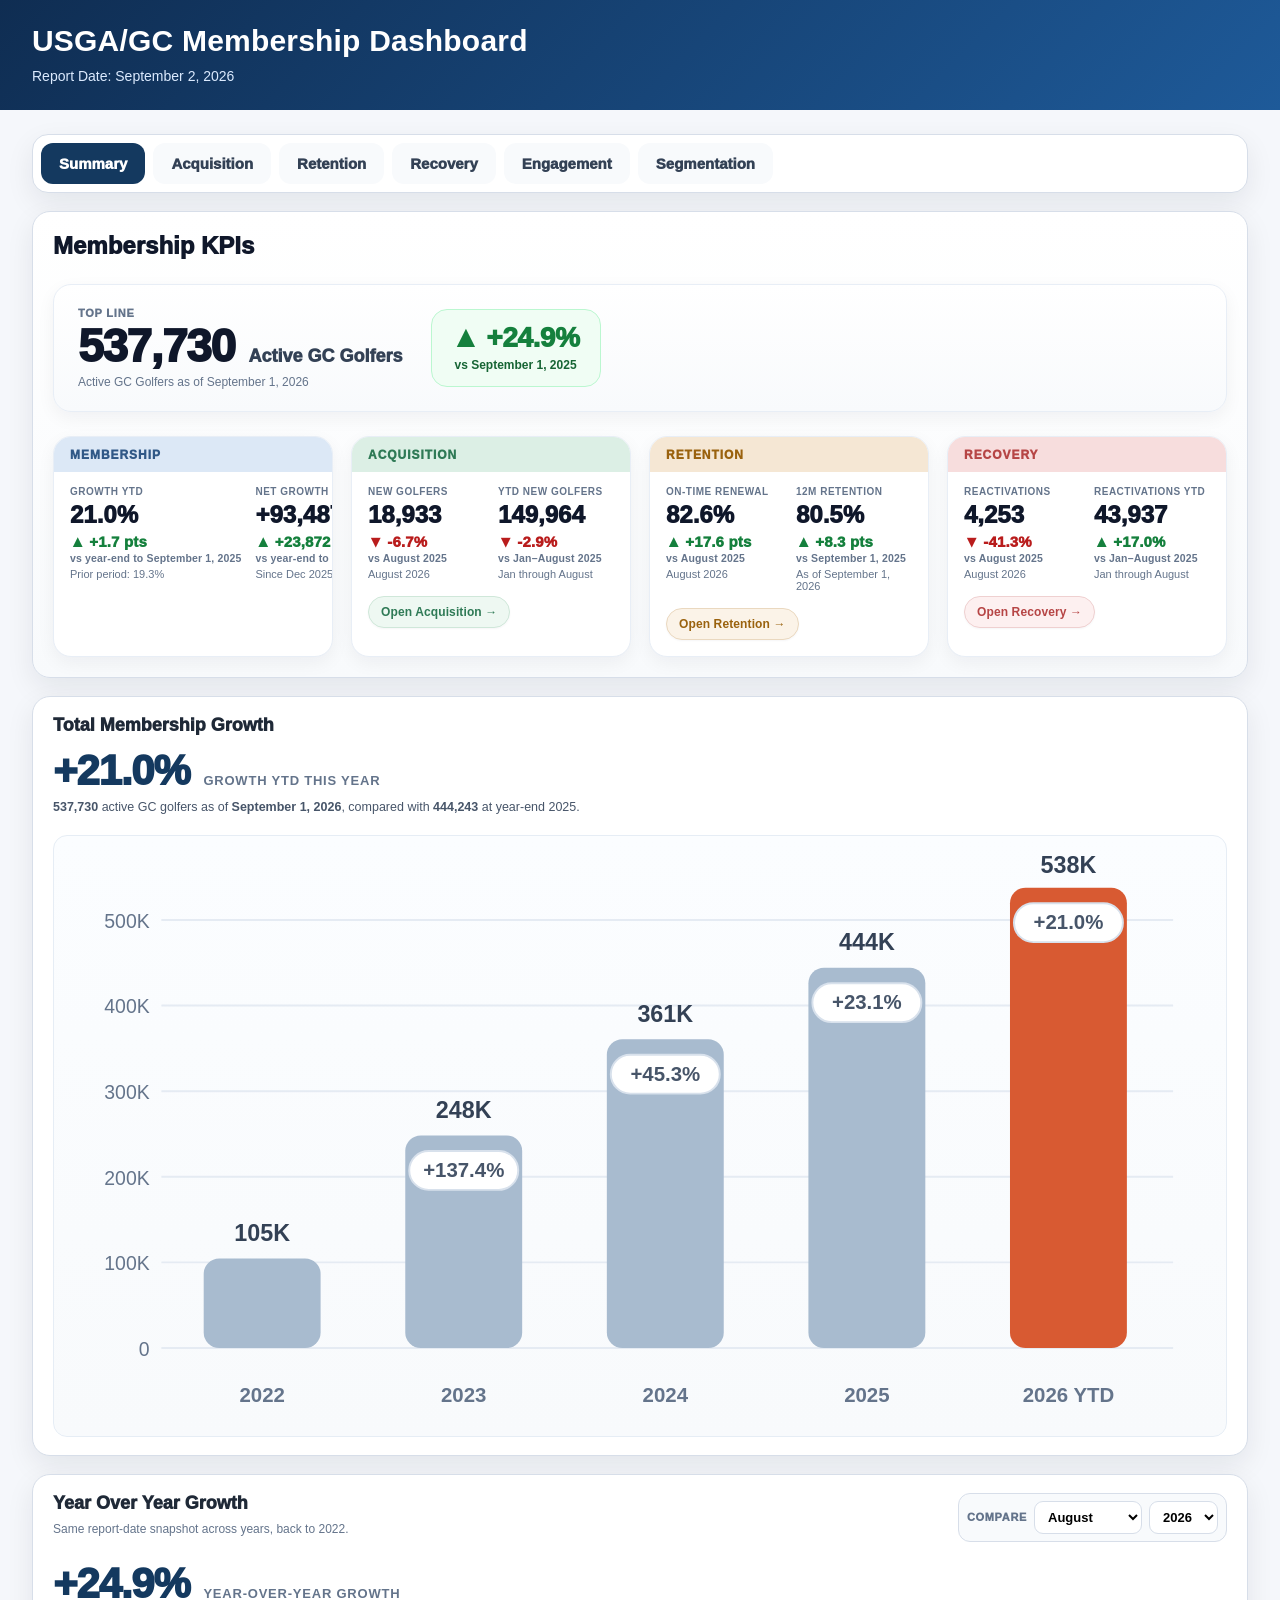
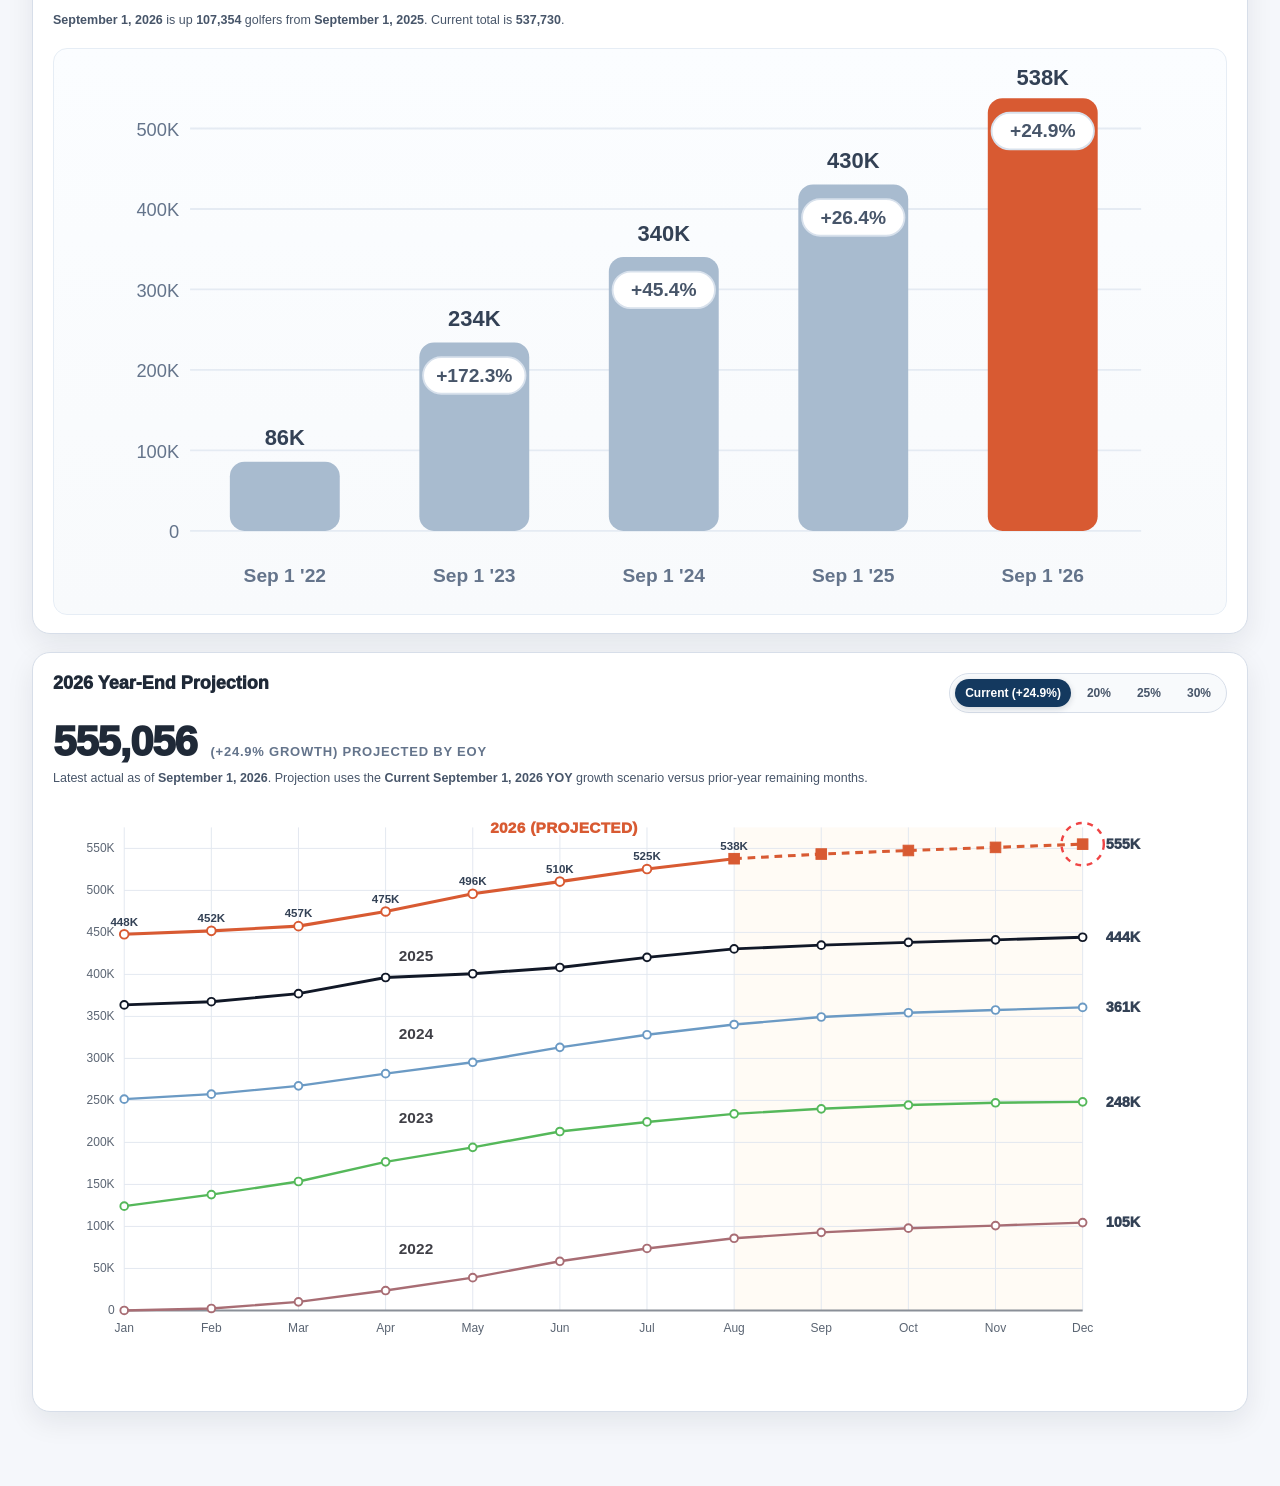
==== commit e23a3b6f: "Compare retention with prior-year snapshot" ====
--- a/index.html
+++ b/index.html
@@ -8939,10 +8939,6 @@
 
   const sameMonthPrior = BY_YEAR_MONTH[(ref.year-1) + "-" + monthNum(ref.month)];
   const priorReportDateLabel = reportDateLabelForRow(sameMonthPrior);
-  const prevMonthNum = monthNum(ref.month) === 1 ? 12 : monthNum(ref.month) - 1;
-  const prevMonthYear = monthNum(ref.month) === 1 ? ref.year - 1 : ref.year;
-  const prevMonthRow = BY_YEAR_MONTH[prevMonthYear + "-" + prevMonthNum];
-
   const relChange = (curr, prior) => (curr != null && prior != null && Number(prior) !== 0) ? (curr - prior) / prior : null;
   const share = (num, denom) => (num != null && denom != null && Number(denom) !== 0) ? num / denom : null;
   const changeMarkup = (change, basisLabel) => {
@@ -8981,7 +8977,7 @@
   const newGolfersChange = relChange(ref.newGolfers, sameMonthPrior?.newGolfers);
   const ytdNewGolfersChange = ref.ytdNewPct;
   const onTimeRenewalChange = ref.onTimeRenewalRate != null && sameMonthPrior?.onTimeRenewalRate != null ? ref.onTimeRenewalRate - sameMonthPrior.onTimeRenewalRate : null;
-  const rollingRetentionChange = ref.retentionRate != null && prevMonthRow?.retentionRate != null ? ref.retentionRate - prevMonthRow.retentionRate : null;
+  const rollingRetentionChange = ref.retentionRate != null && sameMonthPrior?.retentionRate != null ? ref.retentionRate - sameMonthPrior.retentionRate : null;
   const reactivationsChange = relChange(ref.reactivations, sameMonthPrior?.reactivations);
   const ytdReactivationsChange = ref.ytdReactivationsPct;
 
@@ -9031,7 +9027,7 @@
           <div class="dashboard-summary-group-title">Retention</div>
           <div class="dashboard-summary-metrics">
             ${summaryMetric("On-time renewal", fmt(ref.onTimeRenewalRate,'percent'), pointChangeMarkup(onTimeRenewalChange, `${ref.month} ${ref.year-1}`), `${ref.month} ${ref.year}`)}
-            ${summaryMetric("12M retention", fmt(ref.retentionRate,'percent'), pointChangeMarkup(rollingRetentionChange, reportDateLabelForRow(prevMonthRow)), `As of ${reportDateLabel}`)}
+            ${summaryMetric("12M retention", fmt(ref.retentionRate,'percent'), pointChangeMarkup(rollingRetentionChange, priorReportDateLabel), `As of ${reportDateLabel}`)}
           </div>
           <a class="dashboard-summary-link" onclick="setTab('retention')">Open Retention →</a>
         </div>
@@ -9130,7 +9126,6 @@
 
   const month = monthNum(ref.month);
   const priorYearRow = enrich(BY_YEAR_MONTH[(ref.year - 1) + '-' + month]);
-  const prevMonthRow = month > 1 ? enrich(BY_YEAR_MONTH[ref.year + '-' + (month - 1)]) : null;
   const priorRetentionNotRenewed = priorYearRow?.priorYearActiveGolfers != null && priorYearRow?.retainedGolfers != null ? (priorYearRow.priorYearActiveGolfers - priorYearRow.retainedGolfers) : null;
   const retentionNotRenewed = ref.priorYearActiveGolfers != null && ref.retainedGolfers != null ? (ref.priorYearActiveGolfers - ref.retainedGolfers) : null;
 
@@ -9144,8 +9139,7 @@
 
   const retainedChange = relChange(ref.retainedGolfers, priorYearRow?.retainedGolfers);
   const onTimeChange = ref.onTimeRenewalRate != null && priorYearRow?.onTimeRenewalRate != null ? ref.onTimeRenewalRate - priorYearRow.onTimeRenewalRate : null;
-  const rollingChange = ref.retentionRate != null && prevMonthRow?.retentionRate != null ? ref.retentionRate - prevMonthRow.retentionRate : null;
-  const previousSnapshotLabel = reportDateLabelForRow(prevMonthRow);
+  const rollingChange = ref.retentionRate != null && priorYearRow?.retentionRate != null ? ref.retentionRate - priorYearRow.retentionRate : null;
   const priorYearSnapshotLabel = reportDateLabelForRow(priorYearRow);
   const priorCohortBaseLabel = reportDateLabelForRow(BY_YEAR_MONTH[(ref.year-2) + '-' + month]);
 
@@ -9172,11 +9166,11 @@
 
   const retentionControls = `<div class="toggle"><button class="${retentionPref==='bar'?'active':''}" onclick="setChart('retentionCard','bar')">Bar chart</button><button class="${retentionPref==='line'?'active':''}" onclick="setChart('retentionCard','line')">Line graph</button></div>${yearToggleControls('retentionCard', ref)}`;
   const retentionCopyBits = [];
-  if(rollingChange != null) retentionCopyBits.push(`${rollingChange >= 0 ? '+' : ''}${(rollingChange*100).toFixed(1)} pts vs ${previousSnapshotLabel}.`);
+  if(rollingChange != null) retentionCopyBits.push(`${rollingChange >= 0 ? '+' : ''}${(rollingChange*100).toFixed(1)} pts vs ${priorYearSnapshotLabel}.`);
   if(ref.retainedGolfers != null && ref.priorYearActiveGolfers != null) retentionCopyBits.push(`Equivalent to ${fmt(ref.retainedGolfers)} retained golfers from the prior-year active base of ${fmt(ref.priorYearActiveGolfers)}.`);
   const retentionCopy = retentionCopyBits.join(' ');
   const retentionKpis = richKpiBlock([
-    {label:'12M retention', value:ref.retentionRate, format:'percent', changeHtml:kpiPointChangeMarkup(rollingChange, previousSnapshotLabel), sub:`As of ${reportDateLabelForRow(ref)}`},
+    {label:'12M retention', value:ref.retentionRate, format:'percent', changeHtml:kpiPointChangeMarkup(rollingChange, priorYearSnapshotLabel), sub:`As of ${reportDateLabelForRow(ref)}`},
     {label:'Up for renewal during the last 12 months', value:ref.priorYearActiveGolfers, format:'count', changeHtml:kpiChangeMarkup(relChange(ref.priorYearActiveGolfers, priorYearRow?.priorYearActiveGolfers), `${priorCohortBaseLabel} base`), sub:`${priorYearSnapshotLabel} active base`},
     {label:'Retained golfers', value:ref.retainedGolfers, format:'count', changeHtml:kpiChangeMarkup(retainedChange, 'prior 12M cohort'), sub:'Still active now'},
     {label:'Not renewed', value:retentionNotRenewed, format:'count', changeHtml:kpiChangeMarkup(relChange(retentionNotRenewed, priorRetentionNotRenewed), 'prior 12M cohort'), sub:'No longer active'}
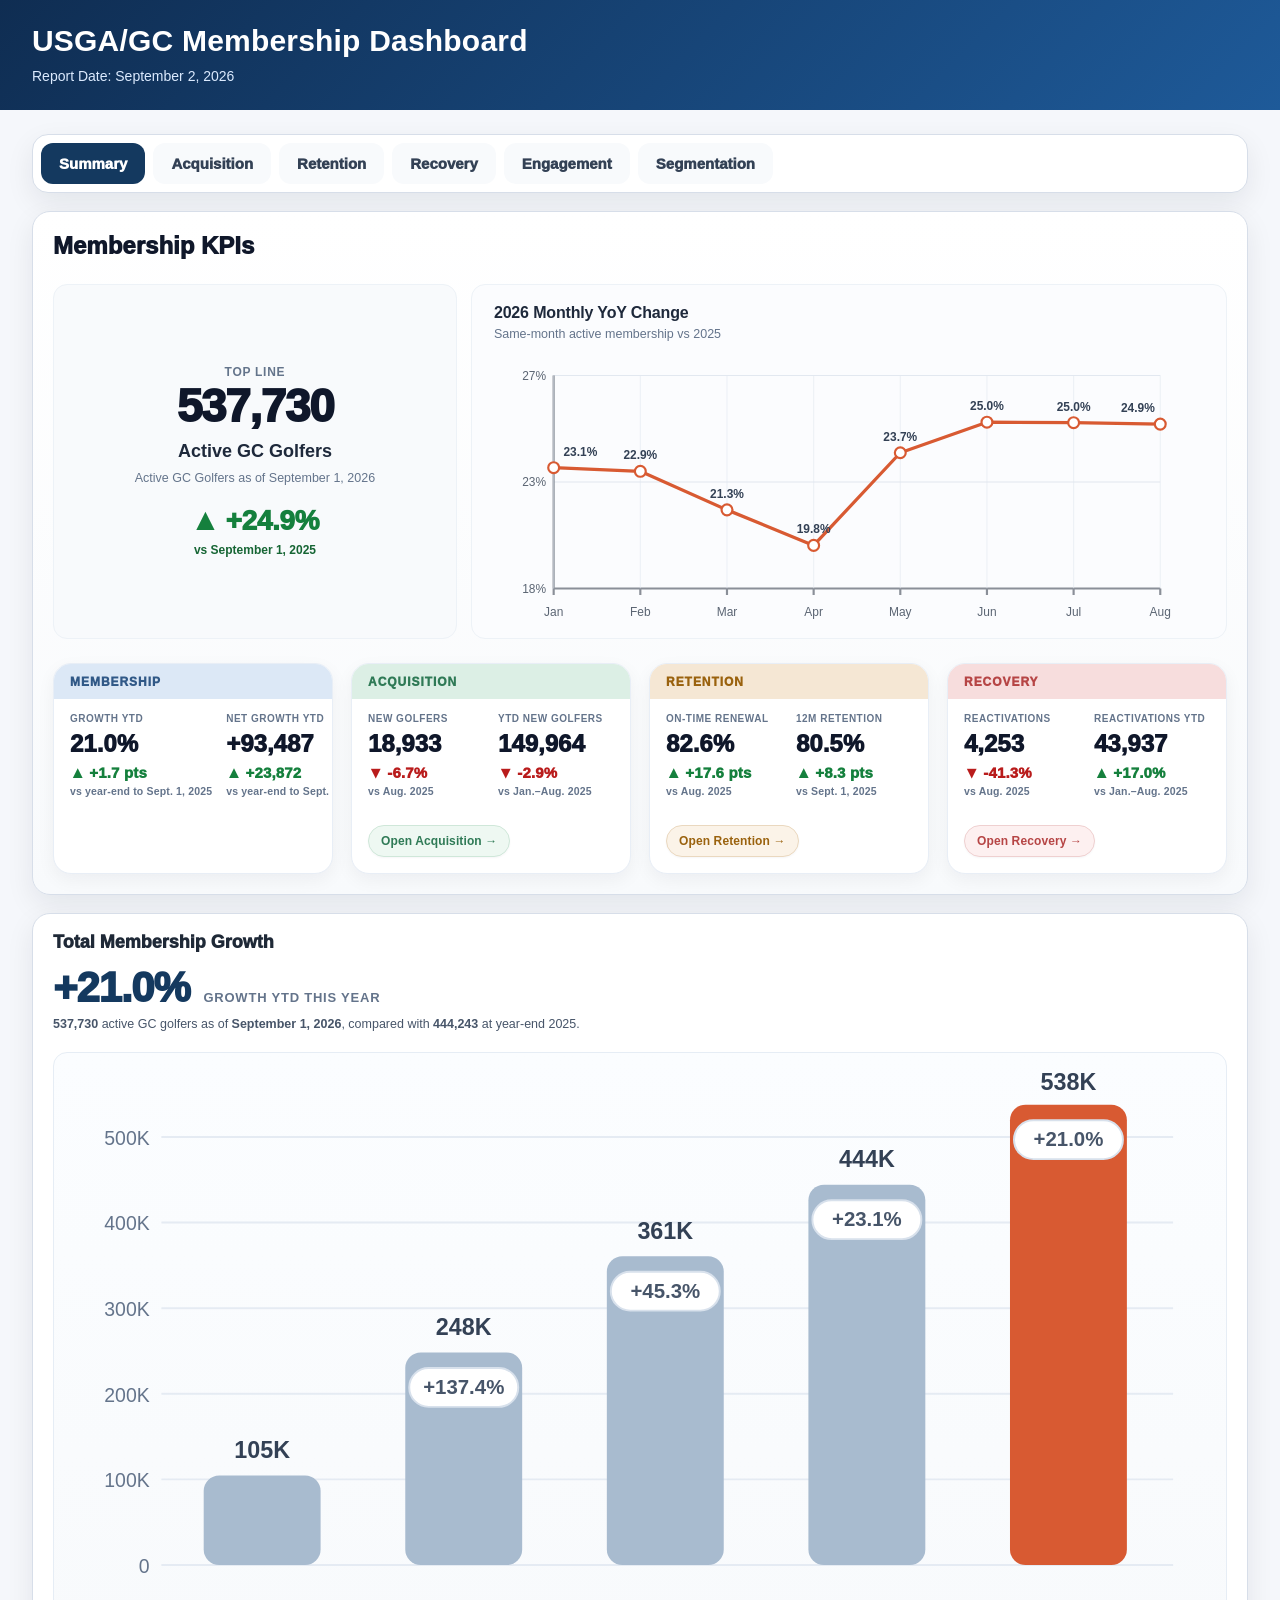
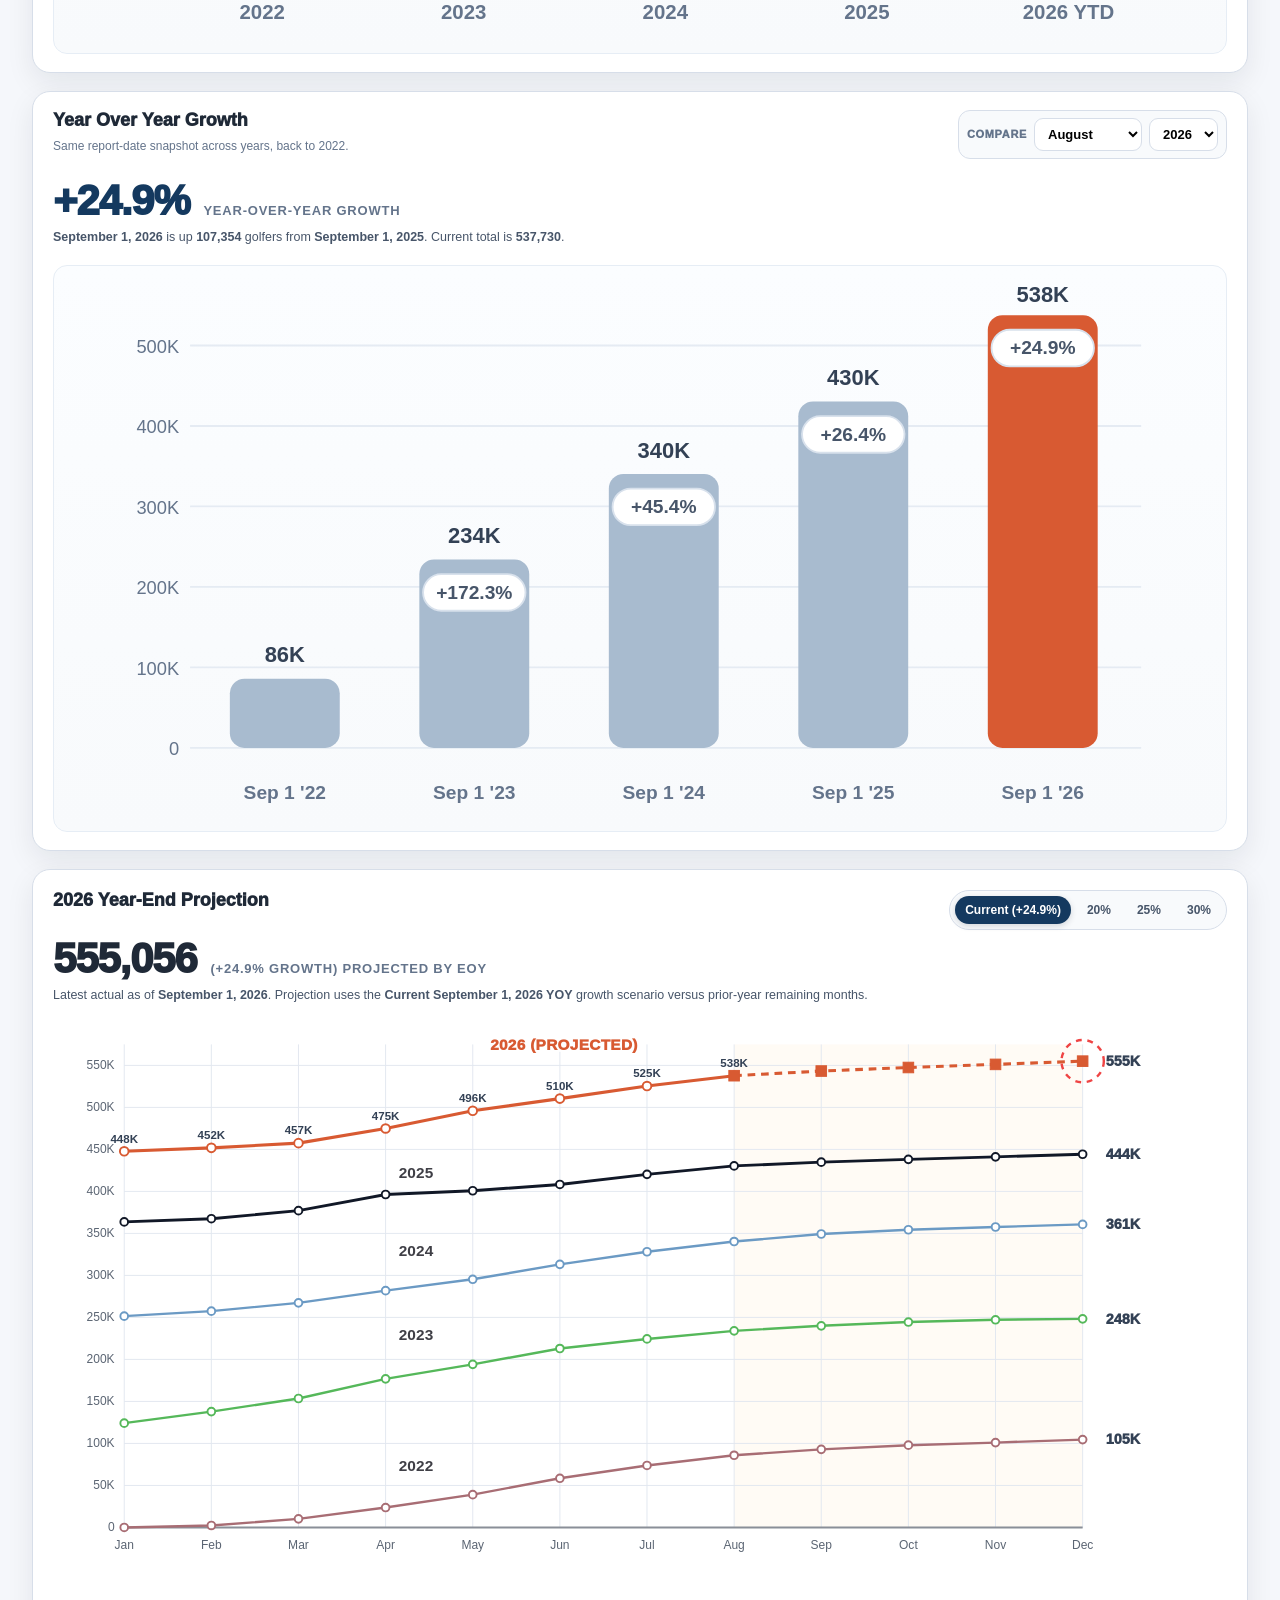
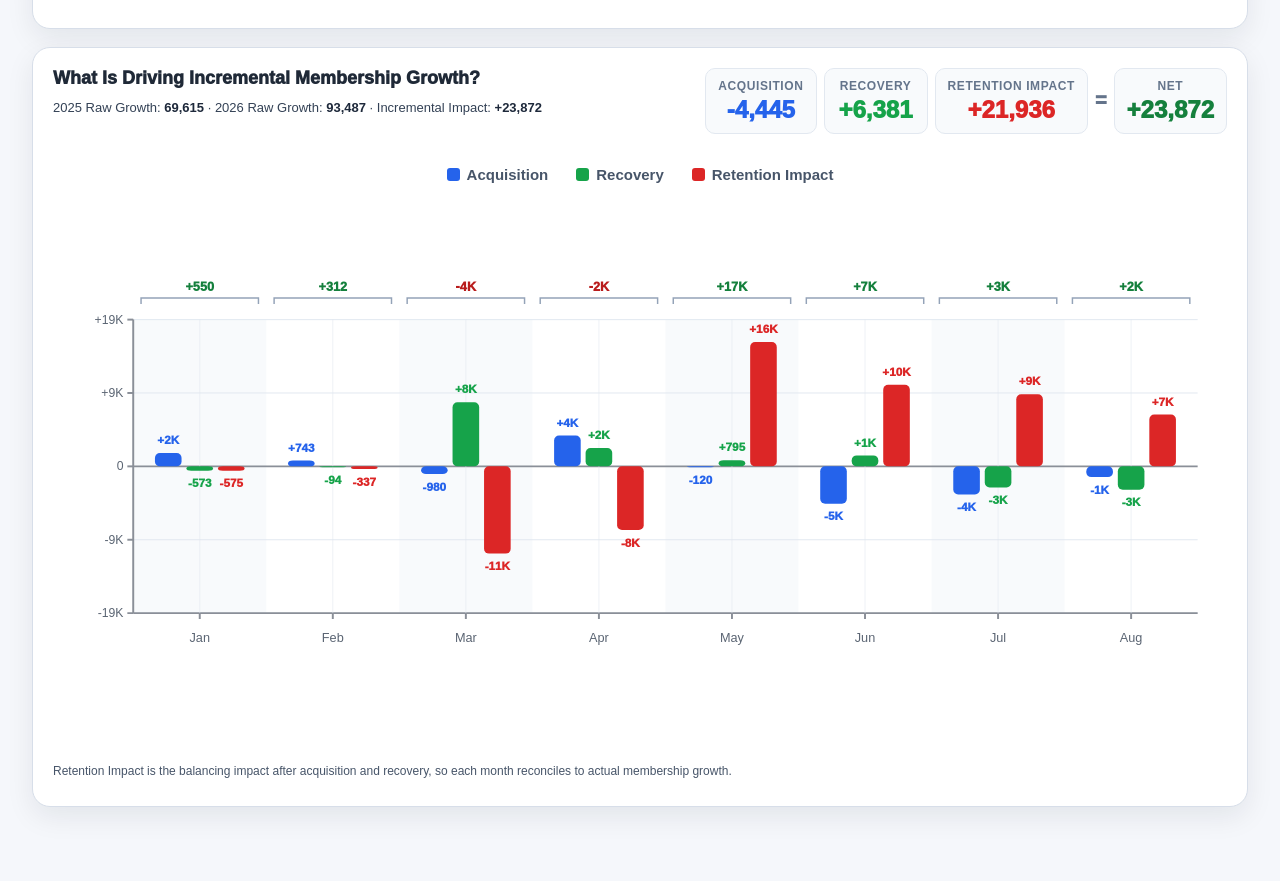
==== commit e98b2bb2: "Update GC membership growth analysis" ====
--- a/index.html
+++ b/index.html
@@ -527,8 +527,6 @@
   padding:8px 10px;
   font-size:11.5px;
 }
-
-
 .acquisition-card{
   grid-column:span 12;
   min-height:760px;
@@ -616,6 +614,9 @@
   grid-template-columns:repeat(6,minmax(0,1fr));
   margin-top:0;
   margin-bottom:0;
+}
+.ghin-challenges-support-kpis .kpi-change{
+  white-space:nowrap;
 }
 .ghin-challenges-hero-kpi{
   position:relative;
@@ -874,7 +875,26 @@
   display:block;
 }
 
-.tooltip{position:fixed;display:none;background:#111827;color:#fff;padding:8px 10px;border-radius:9px;font-size:12px;line-height:1.35;pointer-events:none;z-index:99;box-shadow:0 12px 28px rgba(2,6,23,.28)}
+.tooltip{position:fixed;display:none;max-width:min(320px,calc(100vw - 24px));background:#111827;color:#fff;padding:8px 10px;border-radius:9px;font-size:12px;line-height:1.35;pointer-events:none;z-index:99;box-shadow:0 12px 28px rgba(2,6,23,.28)}
+.yoy-driver-tip{min-width:245px;padding:3px 2px;font-size:14px;line-height:1.4}
+.yoy-driver-tip-title{font-size:15px;font-weight:900;margin-bottom:8px;color:#fff}
+.yoy-driver-tip-row{display:flex;align-items:center;justify-content:space-between;gap:18px;margin:5px 0}
+.yoy-driver-tip-label{color:#dbe4f0;font-weight:700}
+.yoy-driver-tip-value{font-weight:900;white-space:nowrap}
+.yoy-driver-tip-value.positive{color:#4ade80}
+.yoy-driver-tip-value.negative{color:#f87171}
+.yoy-driver-tip-value.neutral{color:#e2e8f0}
+.membership-driver-head{display:flex;align-items:flex-start;justify-content:space-between;gap:24px;flex-wrap:nowrap}
+.membership-driver-head>div:first-child{flex:1 1 auto;min-width:0}
+.membership-driver-head>div:last-child{flex:0 0 auto}
+.driver-scoreboard{display:flex;align-items:center;gap:7px;flex:0 0 auto;white-space:nowrap}
+.driver-score{min-width:104px;background:#f8fafc;border:1px solid #e2e8f0;border-radius:10px;padding:10px 12px;text-align:center}
+.driver-score-op{color:#64748b;font-size:20px;font-weight:950}
+.driver-score-label{color:#64748b;font-size:12px;font-weight:900;letter-spacing:.05em;text-transform:uppercase}
+.driver-score-value{font-size:24px;line-height:1.1;font-weight:950;margin-top:4px}
+.driver-summary-line{color:#334155;font-size:13px;font-weight:500;margin-top:5px}
+.driver-summary-line strong{color:#1e293b;font-weight:900}
+@media(max-width:700px){.membership-driver-head{display:block}.driver-scoreboard{margin-top:12px;gap:4px}.driver-score{min-width:0;padding:8px 6px}.driver-score-value{font-size:15px}.driver-score-op{font-size:16px}}
 @media(max-width:1100px){.hero-card,.hero-chart,.half{grid-column:span 12}.kpis{grid-template-columns:repeat(2,1fr)}}
 @media(max-width:700px){header,main{padding-left:16px;padding-right:16px}h1{font-size:24px}.hero-number{font-size:38px}.hero-stat-grid,.kpis{grid-template-columns:1fr}.chart{height:280px}.chart.tall{height:330px}}
 
@@ -888,30 +908,74 @@
 
 .dashboard-topline-hero{
   margin:20px 0 18px;
-  background:linear-gradient(180deg,#ffffff,#f8fafc);
-  border:1px solid #e8eef6;
-  border-radius:18px;
-  padding:22px 24px;
-  box-shadow:0 6px 18px rgba(15,23,42,.05);
+  background:transparent;
+  border:0;
+  border-radius:0;
+  padding:0;
+  min-height:300px;
+  box-shadow:none;
   display:flex;
+  align-items:stretch;
+  justify-content:space-between;
+  gap:14px;
+  flex-wrap:nowrap;
+}
+.dashboard-topline-stat{
+  display:flex;
+  flex-direction:column;
   align-items:center;
-  justify-content:flex-start;
-  gap:28px;
-  flex-wrap:wrap;
+  justify-content:center;
+  gap:20px;
+  flex:0 0 calc(35% - 7px);
+  min-height:300px;
+  padding:24px;
+  text-align:center;
+  background:#f8fafc;
+  border:1px solid #edf2f7;
+  border-radius:14px;
+}
+.dashboard-topline-trend{
+  flex:1 1 0;
+  min-width:0;
+  min-height:300px;
+  padding:18px 30px 10px 22px;
+  background:#fbfcfe;
+  border:1px solid #edf2f7;
+  border-radius:14px;
+}
+.dashboard-topline-trend-title{
+  color:#1e293b;
+  font-size:16px;
+  line-height:1.2;
+  font-weight:900;
+  letter-spacing:-.01em;
+}
+.dashboard-topline-trend-sub{
+  color:#64748b;
+  font-size:12.5px;
+  line-height:1.35;
+  margin-top:4px;
+}
+.dashboard-topline-trend svg{
+  display:block;
+  height:auto;
+  margin:2px auto 0;
+  width:96%;
 }
 .dashboard-topline-eyebrow{
-  font-size:11px;
+  font-size:12px;
   color:#64748b;
-  font-weight:950;
-  letter-spacing:.07em;
+  font-weight:900;
+  letter-spacing:.06em;
   text-transform:uppercase;
   margin-bottom:6px;
 }
 .dashboard-topline-main{
   display:flex;
-  align-items:baseline;
-  gap:14px;
-  flex-wrap:wrap;
+  flex-direction:column;
+  align-items:center;
+  gap:12px;
+  justify-content:center;
 }
 .dashboard-topline-number{
   font-size:46px;
@@ -922,21 +986,22 @@
 }
 .dashboard-topline-label{
   font-size:18px;
-  color:#334155;
-  font-weight:950;
+  color:#1e293b;
+  font-weight:900;
 }
 .dashboard-topline-sub{
-  font-size:12px;
+  font-size:12.5px;
+  line-height:1.35;
   color:#64748b;
-  margin-top:6px;
+  margin-top:8px;
 }
 .dashboard-topline-change{
-  min-width:170px;
-  background:#f0fdf4;
-  border:1px solid #bbf7d0;
+  min-width:0;
+  background:transparent;
+  border:0;
   color:#15803d;
-  border-radius:16px;
-  padding:14px 16px;
+  border-radius:0;
+  padding:0;
   text-align:center;
 }
 .dashboard-topline-change-main{
@@ -950,13 +1015,16 @@
   display:block;
   font-size:12px;
   font-weight:900;
-  margin-top:6px;
+  margin-top:8px;
   color:#166534;
 }
 @media(max-width:700px){
-  .dashboard-topline-hero{align-items:flex-start}
+  .dashboard-topline-hero{align-items:flex-start;min-height:0;flex-wrap:wrap}
+  .dashboard-topline-stat{align-items:flex-start;flex-basis:100%;min-height:0;text-align:left}
+  .dashboard-topline-main{align-items:flex-start;justify-content:flex-start}
   .dashboard-topline-number{font-size:38px}
   .dashboard-topline-change{text-align:left;width:100%}
+  .dashboard-topline-trend{min-width:100%;min-height:0;padding:16px}
 }
 
 .dashboard-summary-grid{
@@ -1005,7 +1073,7 @@
   line-height:1.05;
   font-weight:950;
   color:#0f172a;
-  margin-top:5px;
+  margin-top:7px;
   white-space:nowrap;
 }
 .dashboard-summary-sub{
@@ -1018,7 +1086,7 @@
   align-items:center;
   justify-content:center;
   gap:6px;
-  margin-top:16px;
+  margin-top:28px;
   padding:8px 12px;
   border-radius:999px;
   font-size:12px;
@@ -1053,7 +1121,7 @@
   color:#b64545;
 }
 .dashboard-summary-change{
-  margin-top:7px;
+  margin-top:9px;
   letter-spacing:.01em;
   line-height:1.05;
 }
@@ -1067,7 +1135,7 @@
   display:block;
   font-size:10.5px;
   font-weight:900;
-  margin-top:3px;
+  margin-top:5px;
   color:#64748b;
   white-space:nowrap;
 }
@@ -5049,6 +5117,7 @@
       <div class="card full square-card square-exec summary-full" id="annualCard"></div>
       <div class="card full square-card square-exec summary-full" id="targetMonthCard"></div>
       <div class="card full membership-tile summary-full" id="projectionCard"></div>
+      <div class="card full membership-tile summary-full" id="membershipDriversCard"></div>
     </div>
   </section>
   </div>
@@ -5592,7 +5661,7 @@
 let YOY_REF = null;
 
 async function loadMembershipData() {
-  const response = await fetch("./data/membership_monthly.json");
+  const response = await fetch("./data/membership_monthly.json", {cache:"no-store"});
   if(!response.ok) {
     throw new Error(`Unable to load membership data: ${response.status} ${response.statusText}`);
   }
@@ -8730,6 +8799,158 @@
   return `<div class="chart tall projection-chart"><div class="projection-chart-inner">${svg}</div></div>`;
 }
 
+function membershipYoyGrowthChart(ref) {
+  const endMonth = monthNum(ref.month);
+  const rows = [];
+  for(let month=1; month<=endMonth; month++) {
+    const current = BY_YEAR_MONTH[`${ref.year}-${month}`];
+    const prior = BY_YEAR_MONTH[`${ref.year-1}-${month}`];
+    if(current?.activeGolfers == null || prior?.activeGolfers == null || !Number(prior.activeGolfers)) continue;
+    rows.push({
+      month:current.month,
+      value:(Number(current.activeGolfers)-Number(prior.activeGolfers))/Number(prior.activeGolfers),
+      current:Number(current.activeGolfers),
+      prior:Number(prior.activeGolfers)
+    });
+  }
+  if(!rows.length) return "";
+  const w=620,h=260,left=42,right=20,top=28,bottom=36;
+  const values=rows.map(row=>row.value);
+  const yMin=Math.floor((Math.min(...values)-.01)*100)/100;
+  const yMax=Math.ceil((Math.max(...values)+.01)*100)/100;
+  const plotW=w-left-right,plotH=h-top-bottom;
+  const x=index=>left+(rows.length===1?plotW/2:index*plotW/(rows.length-1));
+  const y=value=>top+(yMax-value)/(yMax-yMin)*plotH;
+  const ticks=3;
+  let svg=`<svg viewBox="0 0 ${w} ${h}" role="img" aria-label="${ref.year} monthly year-over-year active membership growth">`;
+  for(let i=0;i<ticks;i++) {
+    const value=yMin+(yMax-yMin)*i/(ticks-1);
+    const yy=y(value);
+    svg+=`<line class="gridline" x1="${left}" x2="${w-right}" y1="${yy}" y2="${yy}"></line>`;
+    svg+=`<text class="axis-label" x="${left-7}" y="${yy+4}" text-anchor="end" style="font-size:11px">${(value*100).toFixed(0)}%</text>`;
+  }
+  svg+=`<line class="axis" x1="${left}" x2="${left}" y1="${top}" y2="${h-bottom}"></line>`;
+  svg+=`<line class="axis" x1="${left}" x2="${w-right}" y1="${h-bottom}" y2="${h-bottom}"></line>`;
+  rows.forEach((row,index)=>{
+    const xx=x(index);
+    svg+=`<line class="gridline" x1="${xx}" x2="${xx}" y1="${top}" y2="${h-bottom}" style="opacity:.55"></line>`;
+    svg+=`<line class="axis" x1="${xx}" x2="${xx}" y1="${h-bottom}" y2="${h-bottom+6}"></line>`;
+  });
+  const points=rows.map((row,index)=>`${x(index)},${y(row.value)}`).join(" ");
+  svg+=`<polyline fill="none" stroke="#d85a32" stroke-width="3" stroke-linecap="round" stroke-linejoin="round" points="${points}"></polyline>`;
+  rows.forEach((row,index)=>{
+    const xx=x(index),yy=y(row.value);
+    const isFirst=index===0;
+    const isLast=index===rows.length-1;
+    const labelX=isFirst?xx+9:isLast?xx-5:xx;
+    const labelAnchor=isFirst?"start":isLast?"end":"middle";
+    const currentRow=BY_YEAR_MONTH[`${ref.year}-${monthNum(row.month)}`];
+    const priorRow=BY_YEAR_MONTH[`${ref.year-1}-${monthNum(row.month)}`];
+    const acquisitionChange=relChange(currentRow?.newGolfers,priorRow?.newGolfers);
+    const retentionChange=currentRow?.onTimeRenewalRate != null && priorRow?.onTimeRenewalRate != null
+      ? currentRow.onTimeRenewalRate-priorRow.onTimeRenewalRate : null;
+    const recoveryChange=relChange(currentRow?.reactivations,priorRow?.reactivations);
+    const retentionLabel=retentionChange == null ? "—" : `${retentionChange>=0?"+":""}${(retentionChange*100).toFixed(1)} pts`;
+    const driverValue=(value,label)=>{
+      const state=value==null?"neutral":value>0?"positive":value<0?"negative":"neutral";
+      const arrow=value==null?"•":value>0?"▲":value<0?"▼":"•";
+      return `<span class='yoy-driver-tip-value ${state}'>${arrow} ${label}</span>`;
+    };
+    const tooltipText=`${row.month} ${ref.year}. Acquisition: ${pct(acquisitionChange)} YoY. On-time renewal: ${retentionLabel} YoY. Recovery: ${pct(recoveryChange)} YoY.`;
+    const tooltipHtml=`<div class='yoy-driver-tip'><div class='yoy-driver-tip-title'>${row.month} ${ref.year} drivers</div><div class='yoy-driver-tip-row'><span class='yoy-driver-tip-label'>Acquisition</span>${driverValue(acquisitionChange,`${pct(acquisitionChange)} YoY`)}</div><div class='yoy-driver-tip-row'><span class='yoy-driver-tip-label'>On-time renewal</span>${driverValue(retentionChange,`${retentionLabel} YoY`)}</div><div class='yoy-driver-tip-row'><span class='yoy-driver-tip-label'>Recovery</span>${driverValue(recoveryChange,`${pct(recoveryChange)} YoY`)}</div></div>`;
+    svg+=`<circle class="dot" cx="${xx}" cy="${yy}" r="5" style="stroke:#d85a32"></circle>`;
+    svg+=`<circle class="tiptarget" data-tip="${tooltipHtml}" cx="${xx}" cy="${yy}" r="13" fill="transparent" tabindex="0" role="img" aria-label="${escapeHtml(tooltipText)}" style="cursor:pointer"></circle>`;
+    svg+=`<text class="value-label" x="${labelX}" y="${yy-11}" text-anchor="${labelAnchor}" style="font-size:11px;pointer-events:none">${(row.value*100).toFixed(1)}%</text>`;
+    svg+=`<text class="axis-label" x="${xx}" y="${h-11}" text-anchor="middle" style="font-size:11px">${escapeHtml(row.month.slice(0,3))}</text>`;
+  });
+  svg+=`</svg>`;
+  return `<div class="dashboard-topline-trend"><div class="dashboard-topline-trend-title">${ref.year} Monthly YoY Change</div><div class="dashboard-topline-trend-sub">Same-month active membership vs ${ref.year-1}</div>${svg}</div>`;
+}
+
+function membershipDriverContributionChart(ref) {
+  const rows=[];
+  for(let month=1;month<=monthNum(ref.month);month++) {
+    const current=BY_YEAR_MONTH[`${ref.year}-${month}`];
+    const prior=BY_YEAR_MONTH[`${ref.year-1}-${month}`];
+    if(!current||!prior||current.priorMonthActive==null||prior.priorMonthActive==null||current.newGolfers==null||prior.newGolfers==null||current.reactivations==null||prior.reactivations==null) continue;
+    const acquisition=Number(current.newGolfers)-Number(prior.newGolfers);
+    const recovery=Number(current.reactivations)-Number(prior.reactivations);
+    const currentNet=Number(current.activeGolfers)-Number(current.priorMonthActive);
+    const priorNet=Number(prior.activeGolfers)-Number(prior.priorMonthActive);
+    const incrementalNet=currentNet-priorNet;
+    const retention=incrementalNet-acquisition-recovery;
+    rows.push({
+      month:current.month,
+      acquisition,
+      retention,
+      recovery,
+      incrementalNet
+    });
+  }
+  if(!rows.length) return `<div class="empty-note">Comparable driver impacts are not available for this reporting period.</div>`;
+  const series=[
+    {key:"acquisition",label:"Acquisition",color:"#2563eb"},
+    {key:"recovery",label:"Recovery",color:"#16a34a"},
+    {key:"retention",label:"Retention Impact",color:"#dc2626"}
+  ];
+  const totals=series.map(s=>({...s,total:rows.reduce((sum,row)=>sum+(row[s.key]||0),0)}));
+  const incrementalImpact=totals.reduce((sum,item)=>sum+item.total,0);
+  const priorDecember=BY_YEAR_MONTH[`${ref.year-2}-12`];
+  const priorSameMonth=BY_YEAR_MONTH[`${ref.year-1}-${monthNum(ref.month)}`];
+  const priorGrowth=priorDecember&&priorSameMonth?Number(priorSameMonth.activeGolfers)-Number(priorDecember.activeGolfers):null;
+  const currentGrowth=priorGrowth==null?null:priorGrowth+incrementalImpact;
+  const scoreCard=item=>`<div class="driver-score"><div class="driver-score-label">${item.label}</div><div class="driver-score-value" style="color:${item.color}">${item.total>=0?'+':''}${fmt(Math.round(item.total))}</div></div>`;
+  const netScore={label:"Net",color:incrementalImpact>=0?"#15803d":"#b91c1c",total:incrementalImpact};
+  const scoreboard=`${totals.map(scoreCard).join("")}<span class="driver-score-op">=</span>${scoreCard(netScore)}`;
+  const w=1200,h=430,left=82,right=30,top=58,bottom=72;
+  const allValues=rows.flatMap(row=>series.map(s=>row[s.key]).filter(v=>v!=null));
+  const extent=Math.max(1,...allValues.map(v=>Math.abs(v)))*1.18;
+  const y=value=>top+(extent-value)/(extent*2)*(h-top-bottom);
+  const zeroY=y(0);
+  const groupW=(w-left-right)/rows.length;
+  const barW=Math.min(42,groupW/5);
+  let svg=`<svg viewBox="0 0 ${w} ${h}" role="img" aria-label="Monthly incremental membership growth impacts versus the prior year">`;
+  rows.forEach((row,index)=>{
+    const groupX=left+groupW*index;
+    if(index%2===0) svg+=`<rect x="${groupX}" y="${top}" width="${groupW}" height="${h-top-bottom}" fill="#f8fafc"></rect>`;
+    const bracketY=36,bracketLeft=groupX+8,bracketRight=groupX+groupW-8;
+    const netColor=row.incrementalNet>0?'#15803d':row.incrementalNet<0?'#b91c1c':'#64748b';
+    svg+=`<path d="M ${bracketLeft} ${bracketY+6} V ${bracketY} H ${bracketRight} V ${bracketY+6}" fill="none" stroke="#94a3b8" stroke-width="1.5"></path>`;
+    svg+=`<text x="${groupX+groupW/2}" y="${bracketY-7}" text-anchor="middle" fill="${netColor}" style="font-size:13px;font-weight:950">${row.incrementalNet>=0?'+':''}${fmtShort(Math.round(row.incrementalNet))}</text>`;
+  });
+  [-1,-.5,0,.5,1].forEach(mult=>{
+    const value=extent*mult,yy=y(value);
+    svg+=`<line class="${mult===0?'axis':'gridline'}" x1="${left}" x2="${w-right}" y1="${yy}" y2="${yy}"></line>`;
+    svg+=`<line class="axis" x1="${left-6}" x2="${left}" y1="${yy}" y2="${yy}"></line>`;
+    svg+=`<text class="axis-label" x="${left-10}" y="${yy+4}" text-anchor="end">${mult===0?'0':`${value>0?'+':''}${fmtShort(value)}`}</text>`;
+  });
+  svg+=`<line class="axis" x1="${left}" x2="${left}" y1="${top}" y2="${h-bottom}"></line>`;
+  svg+=`<line class="axis" x1="${left}" x2="${w-right}" y1="${h-bottom}" y2="${h-bottom}"></line>`;
+  rows.forEach((row,index)=>{
+    const center=left+groupW*(index+.5);
+    svg+=`<line class="gridline" x1="${center}" x2="${center}" y1="${top}" y2="${h-bottom}" style="opacity:.55"></line>`;
+    svg+=`<line class="axis" x1="${center}" x2="${center}" y1="${h-bottom}" y2="${h-bottom+6}"></line>`;
+  });
+  rows.forEach((row,index)=>{
+    const center=left+groupW*(index+.5);
+    series.forEach((s,seriesIndex)=>{
+      const value=row[s.key];
+      if(value==null) return;
+      const xx=center+(seriesIndex-(series.length-1)/2)*(barW+5)-barW/2;
+      const yy=value>=0?y(value):zeroY;
+      const height=Math.max(1,Math.abs(y(value)-zeroY));
+      const tip=tooltip([`${row.month} ${ref.year} ${s.label} impact`,`<strong>${value>=0?'+':''}${fmt(Math.round(value))} golfers</strong>`,s.key==='retention'?'Balancing impact after acquisition and recovery':'Change versus same month in 2025']);
+      svg+=`<rect class="tiptarget" data-tip="${tip}" x="${xx}" y="${yy}" width="${barW}" height="${height}" rx="5" fill="${s.color}"></rect>`;
+      const labelY=value>=0?yy-9:yy+height+17;
+      svg+=`<text x="${xx+barW/2}" y="${labelY}" text-anchor="middle" fill="${s.color}" style="font-size:12px;font-weight:950">${value>=0?'+':''}${fmtShort(Math.round(value))}</text>`;
+    });
+    svg+=`<text class="axis-label" x="${center}" y="${h-42}" text-anchor="middle" style="font-size:13px">${escapeHtml(row.month.slice(0,3))}</text>`;
+  });
+  svg+=`</svg>`;
+  const legend=series.map(s=>`<span style="display:inline-flex;align-items:center;gap:7px"><span style="width:13px;height:13px;border-radius:3px;background:${s.color}"></span>${s.label}</span>`).join("");
+  return `<div class="card-head membership-driver-head"><div><h3>What Is Driving Incremental Membership Growth?</h3><div class="driver-summary-line">${priorGrowth==null?'':`${ref.year-1} Raw Growth: <strong>${fmt(priorGrowth)}</strong> · ${ref.year} Raw Growth: <strong>${fmt(Math.round(currentGrowth))}</strong> · Incremental Impact: <strong>${incrementalImpact>=0?'+':''}${fmt(Math.round(incrementalImpact))}</strong>`}</div></div><div class="driver-scoreboard">${scoreboard}</div></div><div style="display:flex;justify-content:center;gap:28px;margin:22px 0 0;font-size:15px;font-weight:850;color:#475569">${legend}</div><div class="chart tall">${svg}</div><div class="context">Retention Impact is the balancing impact after acquisition and recovery, so each month reconciles to actual membership growth.</div>`;
+}
+
 function genericRows(field, widgetId = null) {
   const baseRows = widgetId ? rowsThroughReportMonth(widgetId, field) : allRowsSorted().filter(r => r[field] != null);
   return baseRows.map(enrich).filter(r => r && r[field] != null && !Number.isNaN(Number(r[field])));
@@ -8961,12 +9182,17 @@
     const countLabel = `${change >= 0 ? "+" : ""}${fmt(Math.abs(change))}`;
     return `<div class="dashboard-summary-change ${cls}"><span class="dashboard-summary-change-main">${arrow} ${countLabel}</span><span class="dashboard-summary-change-basis">vs ${basisLabel}</span></div>`;
   };
+  const abbreviateKpiMonths = value => String(value ?? "")
+    .replace(
+      /\b(January|February|March|April|June|July|August|September|October|November|December)\b/g,
+      month => ({January:"Jan.",February:"Feb.",March:"Mar.",April:"Apr.",June:"Jun.",July:"Jul.",August:"Aug.",September:"Sept.",October:"Oct.",November:"Nov.",December:"Dec."})[month]
+    )
+    .replace(/\b(Jan|Feb|Mar|Apr|Jun|Jul|Aug|Sep|Sept|Oct|Nov|Dec)\b(?!\.)/g, month => `${month === "Sep" ? "Sept" : month}.`);
   const summaryMetric = (label, value, changeHtml, sub) => `
     <div>
       <div class="dashboard-summary-label">${label}</div>
       <div class="dashboard-summary-value">${value}</div>
-      ${changeHtml || ""}
-      <div class="dashboard-summary-sub">${sub}</div>
+      ${abbreviateKpiMonths(changeHtml || "")}
     </div>
   `;
 
@@ -8991,18 +9217,21 @@
       </div>
 
       <div class="dashboard-topline-hero">
-        <div>
-          <div class="dashboard-topline-eyebrow">Top Line</div>
-          <div class="dashboard-topline-main">
-            <div class="dashboard-topline-number">${fmt(ref.activeGolfers)}</div>
-            <div class="dashboard-topline-label">Active GC Golfers</div>
+        <div class="dashboard-topline-stat">
+          <div>
+            <div class="dashboard-topline-eyebrow">Top Line</div>
+            <div class="dashboard-topline-main">
+              <div class="dashboard-topline-number">${fmt(ref.activeGolfers)}</div>
+              <div class="dashboard-topline-label">Active GC Golfers</div>
+            </div>
+            <div class="dashboard-topline-sub">Active GC Golfers as of ${reportDateLabel}</div>
           </div>
-          <div class="dashboard-topline-sub">Active GC Golfers as of ${reportDateLabel}</div>
+          <div class="dashboard-topline-change">
+            <span class="dashboard-topline-change-main">${activeChange > 0 ? "▲" : activeChange < 0 ? "▼" : "•"} ${pct(activeChange)}</span>
+            <span class="dashboard-topline-change-basis">vs ${priorReportDateLabel}</span>
+          </div>
         </div>
-        <div class="dashboard-topline-change">
-          <span class="dashboard-topline-change-main">${activeChange > 0 ? "▲" : activeChange < 0 ? "▼" : "•"} ${pct(activeChange)}</span>
-          <span class="dashboard-topline-change-basis">vs ${priorReportDateLabel}</span>
-        </div>
+        ${membershipYoyGrowthChart(ref)}
       </div>
 
       <div class="dashboard-summary-grid">
@@ -9109,6 +9338,7 @@
     </div>
     ${projectionChart(proj)}
 `;
+  document.getElementById("membershipDriversCard").innerHTML = membershipDriverContributionChart(ref);
 }
 
 function updateSections() {
@@ -10038,6 +10268,13 @@
   };
 }
 
+function engagementRankedParticipationRate() {
+  const detail = GHIN_CHALLENGES_DATA.metadata?.detailTotals || {};
+  const rankedParticipations = Number(detail.rankedGolfers || 0);
+  const totalParticipations = Number(detail.totalGolfers || 0);
+  return totalParticipations ? rankedParticipations / totalParticipations : 0;
+}
+
 function engagementExecutiveHeroCard(item) {
   return `
     <div class="kpi acquisition-kpi ghin-challenges-hero-kpi ${escapeHtml(item.className || '')}">
@@ -10076,6 +10313,7 @@
       ` : `
         <div class="kpi-label">${escapeHtml(i.label)}</div>
         <div class="kpi-value">${fmt(i.value, i.format || 'count')}</div>
+        ${i.badge ? `<div class="kpi-change ${i.badge.main.startsWith("▼") ? "negative" : i.badge.main.startsWith("▲") ? "positive" : "neutral"}">${escapeHtml(i.badge.main)}${i.badge.basis ? ` ${escapeHtml(i.badge.basis)}` : ""}</div>` : ""}
         <div class="kpi-sub">${escapeHtml(i.sub || '')}</div>
       `}
     </div>`).join("")}</div>`;
@@ -10274,9 +10512,9 @@
         ${engagementSupportingKpiBlock([
           {label:"Active Challenges", value:summary.activeChallenges, format:"count", sub:"Currently active"},
           {label:"Completed Challenges", value:summary.completedChallenges, format:"count", sub:"Completed"},
-          {label:"Ranked Golfers", value:summary.rankedGolfers, format:"count", sub:"With rank"},
-          {label:"Ranked Golfer Rate", value:summary.rankedGolferRate, format:"percent", sub:"Ranked golfers / golfers"},
-          {label:"Scores Posted", value:summary.scoresPosted, format:"count", sub:""},
+          {label:"Ranked Participations", value:GHIN_CHALLENGES_DATA.metadata?.detailTotals?.rankedGolfers, format:"count", badge:engagementGrowthBadge("rankedGolfers"), sub:"Ranked challenge entries"},
+          {label:"Ranked Participation Rate", value:engagementRankedParticipationRate(), format:"percent", sub:"Ranked entries / challenge participations"},
+          {label:"Scores Posted", value:summary.scoresPosted, format:"count", badge:engagementGrowthBadge("scoresPosted"), sub:""},
           {label:"Average Posted / Golfer", value:engagementDecimal(summary.scoresPerGolfer), format:"text", sub:""}
         ])}
       </div>
@@ -10340,11 +10578,21 @@
   tt.innerHTML = t.dataset.tip || "";
   tt.style.display = "block";
 });
+function positionTooltip(tt,clientX,clientY) {
+  const gap=14;
+  const edge=12;
+  const rect=tt.getBoundingClientRect();
+  let left=clientX+gap;
+  let top=clientY+gap;
+  if(left+rect.width>window.innerWidth-edge) left=clientX-rect.width-gap;
+  if(top+rect.height>window.innerHeight-edge) top=clientY-rect.height-gap;
+  tt.style.left=Math.max(edge,Math.min(left,window.innerWidth-rect.width-edge))+"px";
+  tt.style.top=Math.max(edge,Math.min(top,window.innerHeight-rect.height-edge))+"px";
+}
 document.addEventListener("mousemove", e => {
   const tt = document.getElementById("tooltip");
   if(tt.style.display === "block") {
-    tt.style.left = (e.clientX + 14) + "px";
-    tt.style.top = (e.clientY + 14) + "px";
+    positionTooltip(tt,e.clientX,e.clientY);
   }
 });
 document.addEventListener("mouseout", e => {
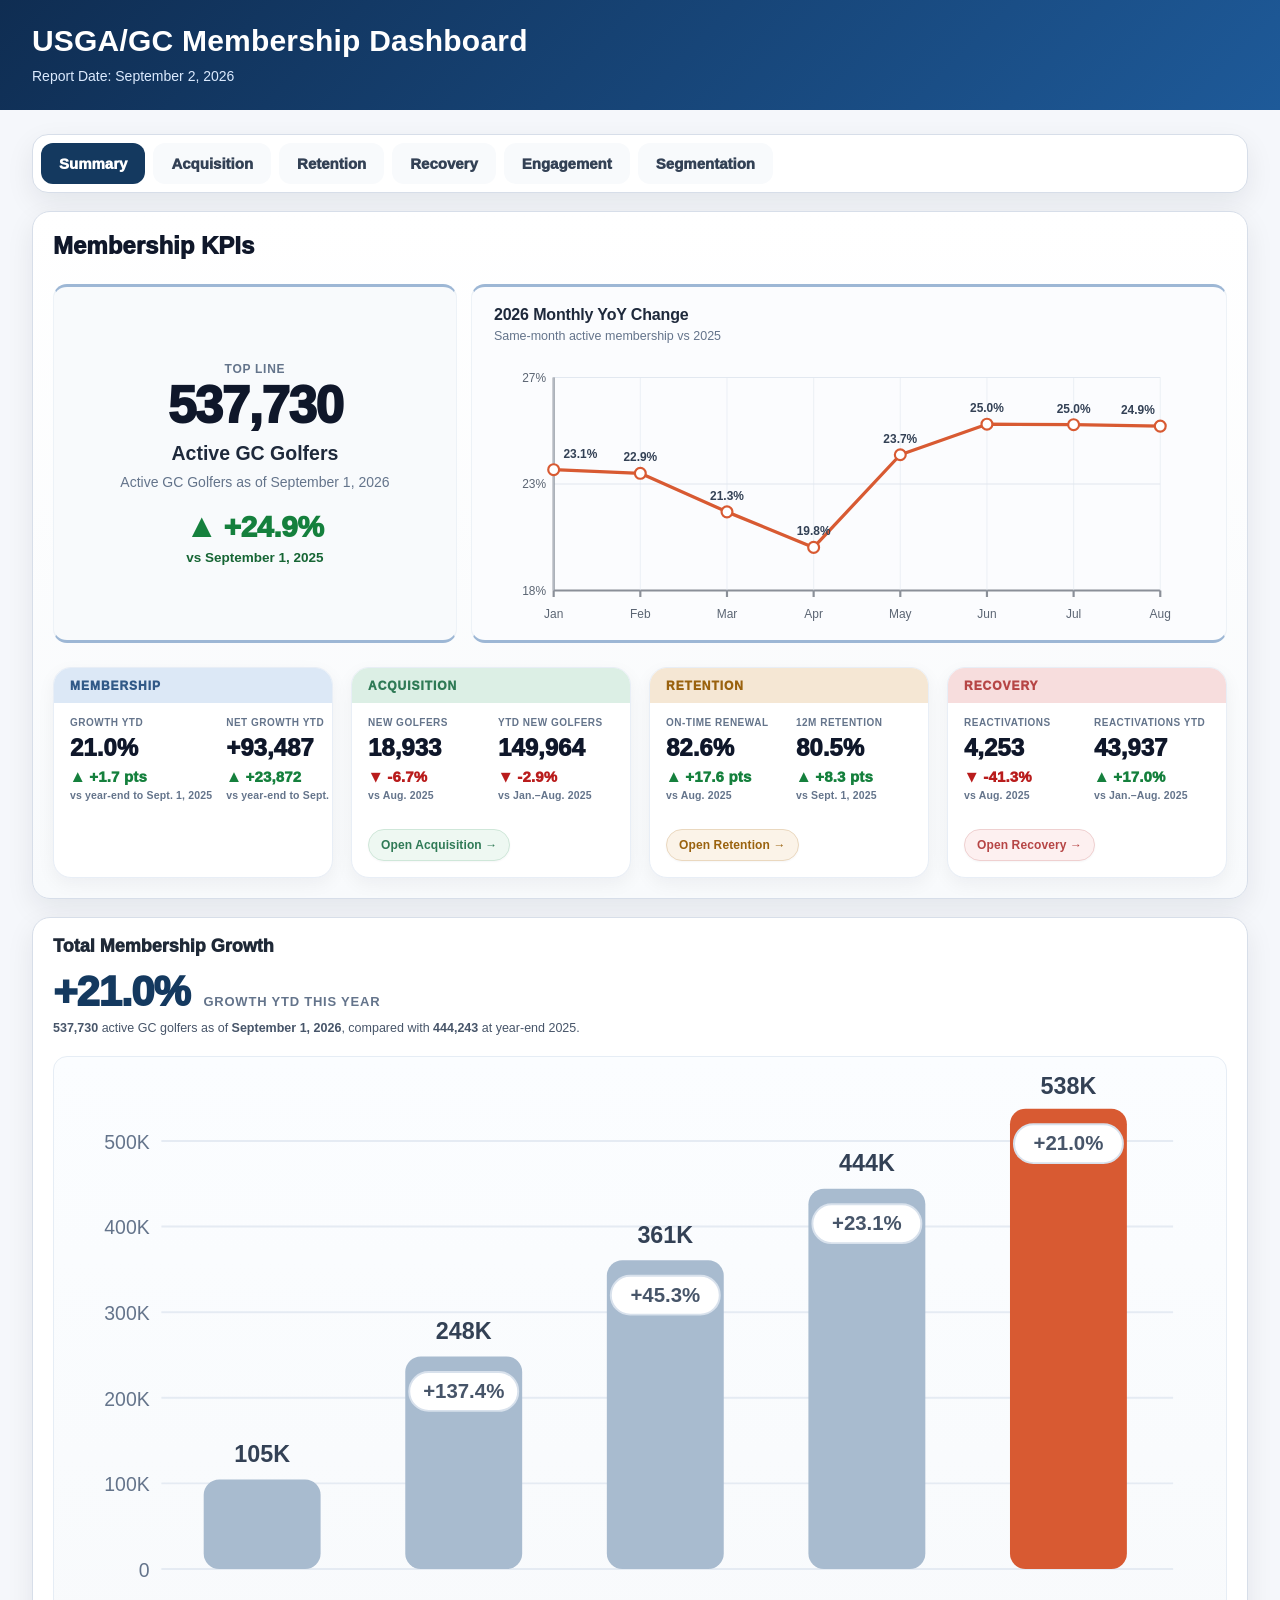
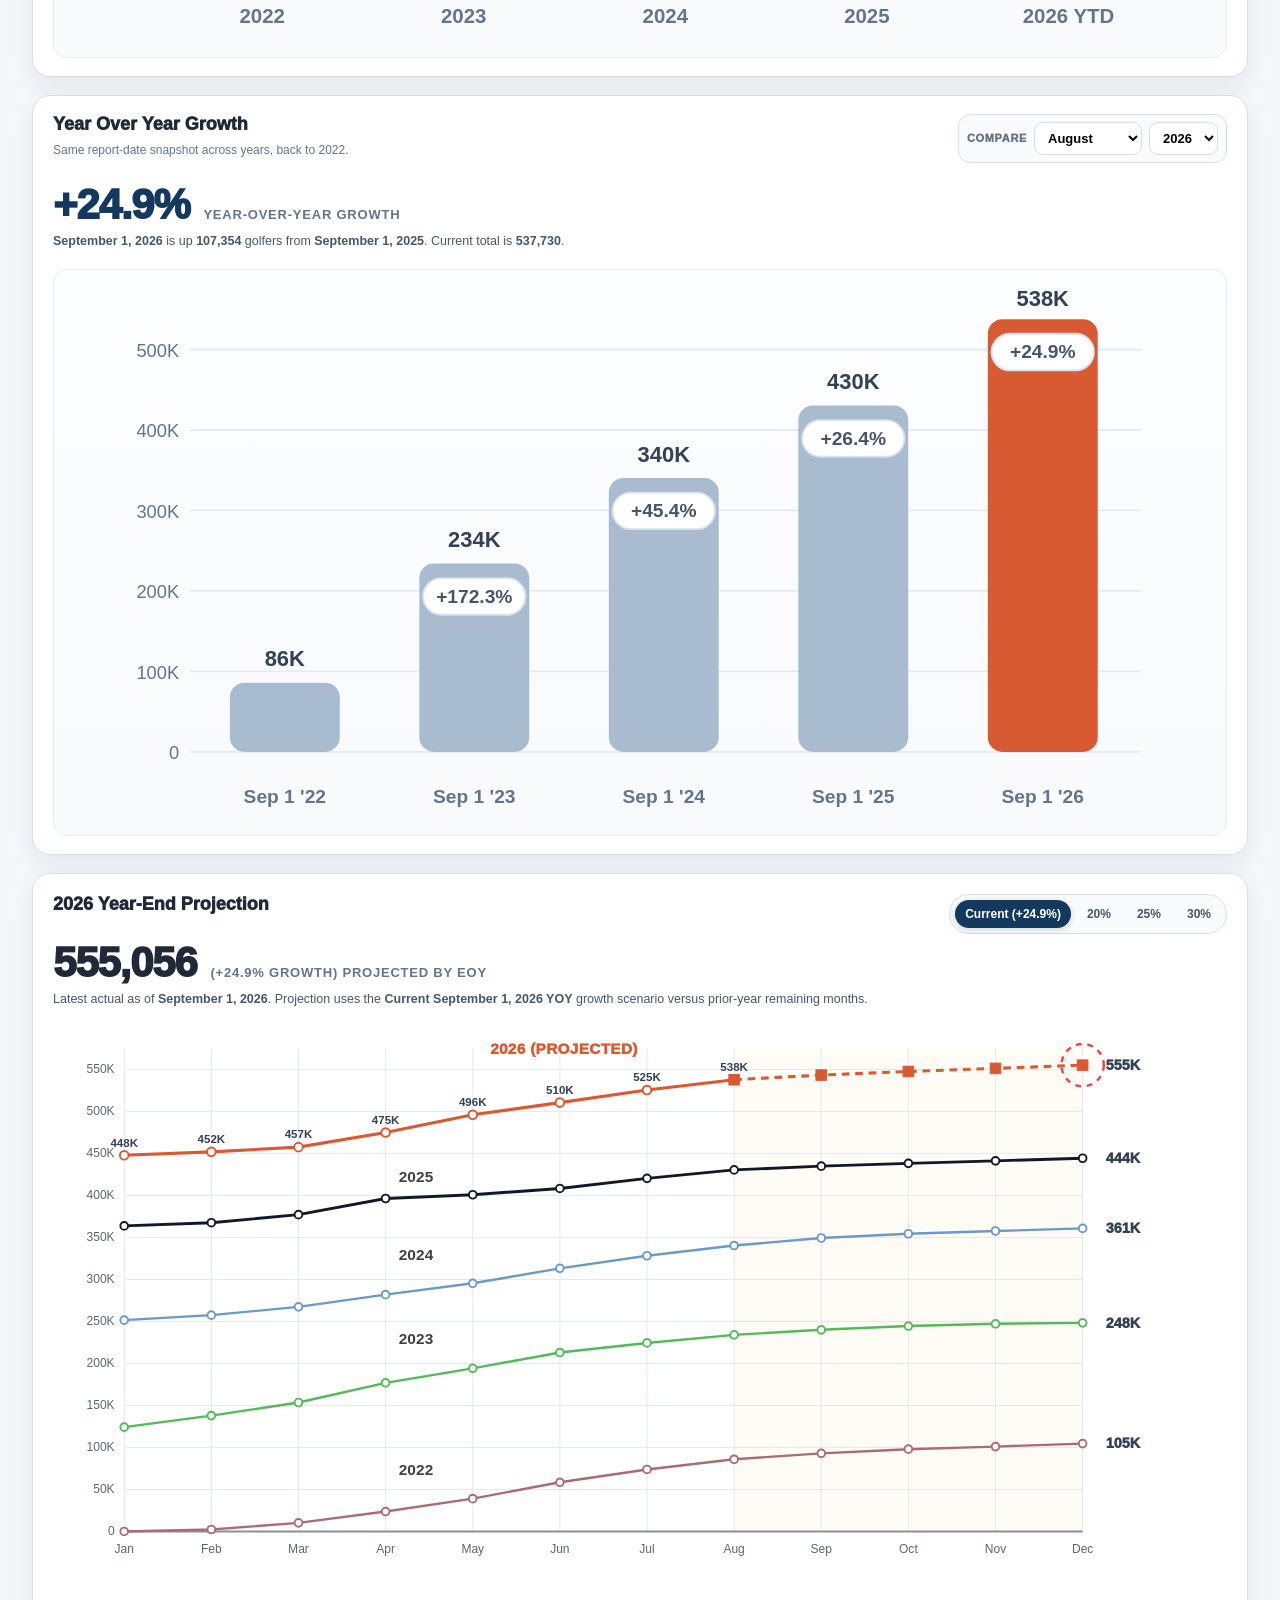
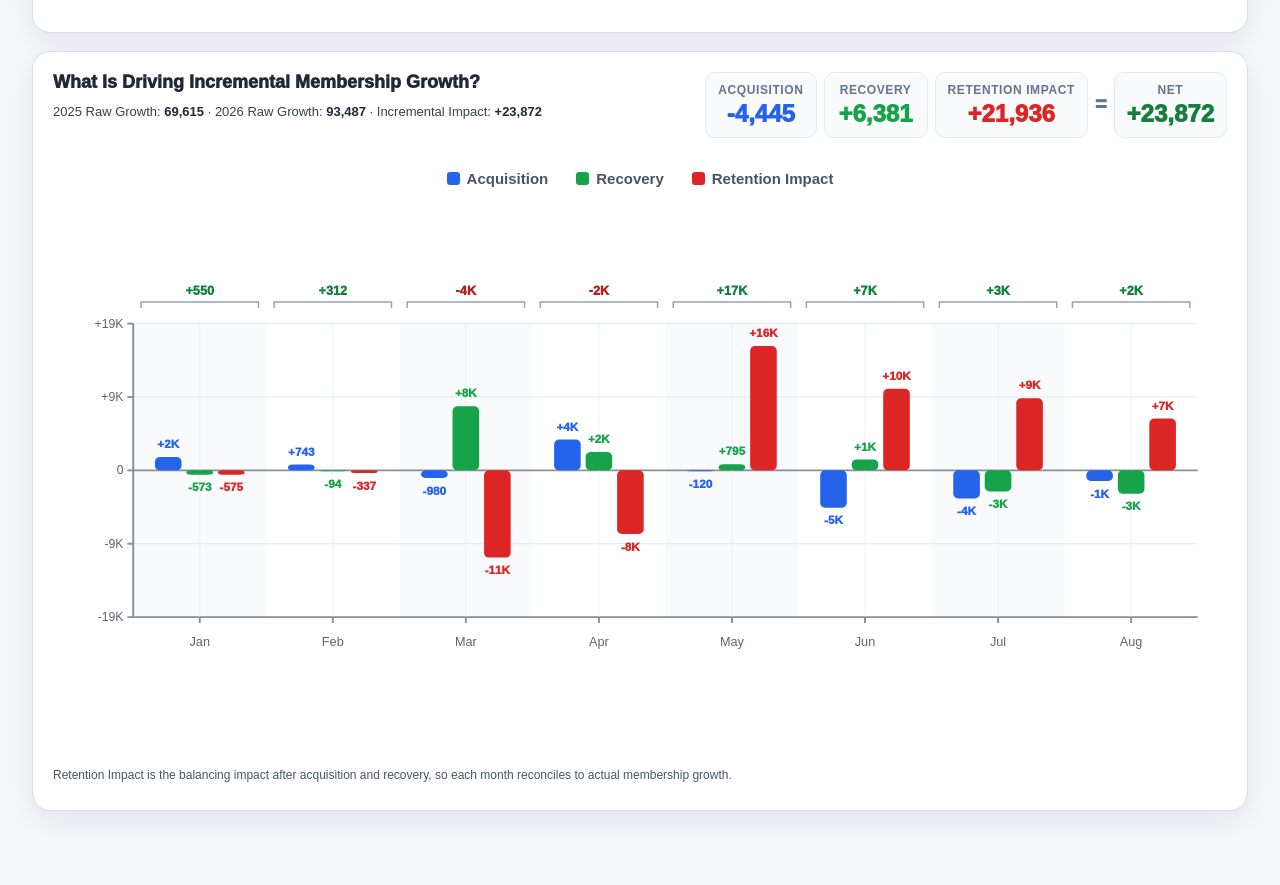
==== commit 6a1ec74a: "Refine membership KPI presentation" ====
--- a/index.html
+++ b/index.html
@@ -932,6 +932,8 @@
   text-align:center;
   background:#f8fafc;
   border:1px solid #edf2f7;
+  border-top:3px solid #9db7d5;
+  border-bottom:3px solid #9db7d5;
   border-radius:14px;
 }
 .dashboard-topline-trend{
@@ -941,6 +943,8 @@
   padding:18px 30px 10px 22px;
   background:#fbfcfe;
   border:1px solid #edf2f7;
+  border-top:3px solid #9db7d5;
+  border-bottom:3px solid #9db7d5;
   border-radius:14px;
 }
 .dashboard-topline-trend-title{
@@ -978,19 +982,19 @@
   justify-content:center;
 }
 .dashboard-topline-number{
-  font-size:46px;
+  font-size:51px;
   line-height:.95;
   font-weight:950;
   letter-spacing:-1.4px;
   color:#0f172a;
 }
 .dashboard-topline-label{
-  font-size:18px;
+  font-size:19.5px;
   color:#1e293b;
   font-weight:900;
 }
 .dashboard-topline-sub{
-  font-size:12.5px;
+  font-size:14px;
   line-height:1.35;
   color:#64748b;
   margin-top:8px;
@@ -1006,14 +1010,14 @@
 }
 .dashboard-topline-change-main{
   display:block;
-  font-size:28px;
+  font-size:30px;
   line-height:1;
   font-weight:950;
   letter-spacing:-.4px;
 }
 .dashboard-topline-change-basis{
   display:block;
-  font-size:12px;
+  font-size:13.5px;
   font-weight:900;
   margin-top:8px;
   color:#166534;
